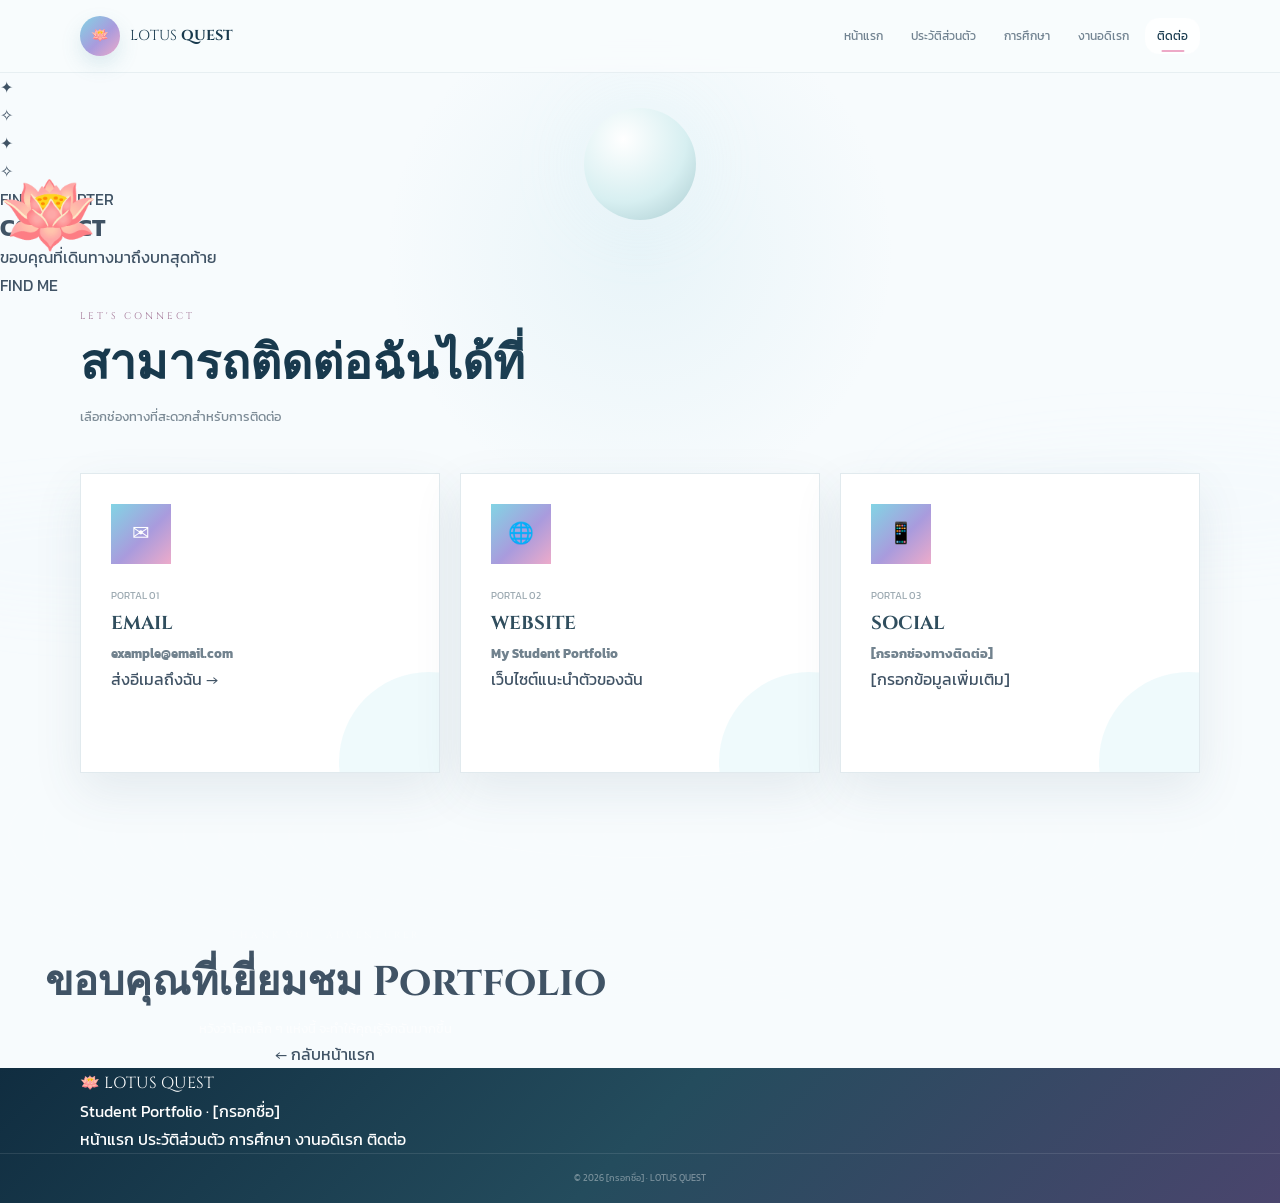
==== contact.html @ 80f1b10c "Update contact.html" ====
<!DOCTYPE html>
<html lang="th">
<head>

<meta charset="UTF-8">

<meta
    name="viewport"
    content="width=device-width, initial-scale=1.0"
>

<meta
    name="description"
    content="ช่องทางติดต่อของนักเรียน"
>

<title>
    LOTUS QUEST | Contact
</title>

<link rel="stylesheet" href="style.css">

</head>


<body class="contact-page">


<header class="site-header">

<nav class="navbar container">


<a href="index.html" class="brand">

<span class="brand-mark">
    🪷
</span>

<span>
    LOTUS
    <strong>QUEST</strong>
</span>

</a>


<div class="nav-links">

<a href="index.html">
    หน้าแรก
</a>

<a href="profile.html">
    ประวัติส่วนตัว
</a>

<a href="education.html">
    การศึกษา
</a>

<a href="hobby.html">
    งานอดิเรก
</a>

<a
    class="active"
    href="contact.html"
>
    ติดต่อ
</a>

</div>

</nav>

</header>


<main>


<section class="inner-scene contact-scene">

<div class="night-sky"></div>

<div class="night-moon"></div>


<div class="night-star ns1">
    ✦
</div>

<div class="night-star ns2">
    ✧
</div>

<div class="night-star ns3">
    ✦
</div>

<div class="night-star ns4">
    ✧
</div>


<div class="night-mist nm1"></div>
<div class="night-mist nm2"></div>


<div class="inner-heading">

<span>
    FINAL CHAPTER
</span>

<h1>
    CONNECT
</h1>

<p>
    ขอบคุณที่เดินทางมาถึงบทสุดท้าย
</p>

</div>


<div class="night-lotus">
    🪷
</div>


<div class="night-water">

<span></span>
<span></span>
<span></span>

</div>


<div class="scene-scroll">
    FIND ME
    <i></i>
</div>

</section>


<section class="section-light page-section">

<div class="container">


<div class="section-heading center">

<span>
    LET'S CONNECT
</span>

<h2>
    สามารถติดต่อฉันได้ที่
</h2>

<p>
    เลือกช่องทางที่สะดวกสำหรับการติดต่อ
</p>

</div>


<div class="contact-grid">


<a
    class="contact-card"
    href="mailto:example@email.com"
>

<div class="contact-glow"></div>

<div class="contact-icon">
    ✉
</div>

<small>
    PORTAL 01
</small>

<h3>
    EMAIL
</h3>

<strong>
    example@email.com
</strong>

<p>
    ส่งอีเมลถึงฉัน →
</p>

</a>


<article class="contact-card">

<div class="contact-glow"></div>

<div class="contact-icon">
    🌐
</div>

<small>
    PORTAL 02
</small>

<h3>
    WEBSITE
</h3>

<strong>
    My Student Portfolio
</strong>

<p>
    เว็บไซต์แนะนำตัวของฉัน
</p>

</article>


<article class="contact-card">

<div class="contact-glow"></div>

<div class="contact-icon">
    📱
</div>

<small>
    PORTAL 03
</small>

<h3>
    SOCIAL
</h3>

<strong>
    [กรอกช่องทางติดต่อ]
</strong>

<p>
    [กรอกข้อมูลเพิ่มเติม]
</p>

</article>


</div>

</div>

</section>


<section class="final-scene">

<div class="final-lotus">
    🪷
</div>

<div class="final-water"></div>


<div class="final-copy">

<span>
    THANK YOU, ADVENTURER
</span>

<h2>
    ขอบคุณที่เยี่ยมชม Portfolio
</h2>

<p>
    หวังว่าโลกเล็ก ๆ แห่งนี้
    จะทำให้คุณรู้จักฉันมากขึ้น
</p>

<a href="index.html">
    ← กลับหน้าแรก
</a>

</div>

</section>

</main>


<footer class="site-footer">

<div class="footer-inner container">

<div>

<a href="index.html" class="footer-brand">
    🪷 LOTUS QUEST
</a>

<p>
    Student Portfolio · [กรอกชื่อ]
</p>

</div>


<div class="footer-links">

<a href="index.html">หน้าแรก</a>
<a href="profile.html">ประวัติส่วนตัว</a>
<a href="education.html">การศึกษา</a>
<a href="hobby.html">งานอดิเรก</a>
<a href="contact.html">ติดต่อ</a>

</div>

</div>


<div class="footer-bottom">
© 2026 [กรอกชื่อ] · LOTUS QUEST
</div>

</footer>


</body>
</html>
---- style.css ----
@import url('https://fonts.googleapis.com/css2?family=Cinzel:wght@500;600&family=Kanit:wght@300;400;500;600&display=swap');

:root{
  --blue:#4b9bb6;
  --blue-dark:#183a4e;
  --sky:#dff5fb;
  --purple:#a99add;
  --pink:#eda9c7;
  --green:#8fbfa5;
  --text:#405365;
  --muted:#788995;
  --white:#fff;
  --line:#e1eaee;
  --bg:#f7fbfd;
  --gradient:linear-gradient(135deg,#82d4e4,#a99bdd 55%,#edabca);
  --shadow:0 18px 45px rgba(55,88,105,.10);
  --shadow-lg:0 30px 75px rgba(31,54,76,.16);
}

*{
  box-sizing:border-box;
  margin:0;
  padding:0;
}

html{
  scroll-behavior:smooth;
}

body{
  font-family:"Kanit",sans-serif;
  color:var(--text);
  background:var(--bg);
  line-height:1.75;
  overflow-x:hidden;
}

a{
  text-decoration:none;
  color:inherit;
}

img{
  display:block;
  max-width:100%;
}

h1,
h2,
h3{
  line-height:1.25;
}

.container{
  width:min(1120px,92%);
  margin:auto;
}


/* NAVIGATION */

.site-header{
  position:sticky;
  top:0;
  z-index:1000;
  background:rgba(248,252,253,.85);
  backdrop-filter:blur(16px);
  border-bottom:1px solid rgba(83,128,145,.10);
}

.navbar{
  min-height:72px;
  display:flex;
  align-items:center;
  justify-content:space-between;
  gap:20px;
}

.brand{
  display:flex;
  align-items:center;
  gap:10px;
  font-family:Cinzel,serif;
  font-size:.9rem;
  color:var(--blue-dark);
  white-space:nowrap;
}

.brand b{
  color:#c37f9c;
}

.brand-mark{
  width:40px;
  height:40px;
  display:grid;
  place-items:center;
  border-radius:50%;
  color:#fff;
  background:var(--gradient);
  box-shadow:0 9px 20px rgba(84,151,173,.18);
  animation:float 4s ease-in-out infinite;
}

.nav-links{
  display:flex;
  align-items:center;
  gap:4px;
  flex-wrap:wrap;
}

.nav-links a{
  position:relative;
  padding:8px 12px;
  font-size:.72rem;
  color:#718391;
  border-radius:14px;
  transition:.3s;
}

.nav-links a:hover,
.nav-links a.active{
  color:var(--blue-dark);
  background:rgba(255,255,255,.7);
}

.nav-links a.active:after{
  content:"";
  position:absolute;
  left:50%;
  bottom:2px;
  width:42%;
  height:2px;
  transform:translateX(-50%);
  background:var(--pink);
  border-radius:999px;
}


/* INTRO */

.intro-screen{
  position:fixed;
  inset:0;
  z-index:9999;
  overflow:hidden;
  display:grid;
  place-items:center;
  background:#061522;
  color:#fff;
  animation:intro-out 1.1s ease 4.8s forwards;
  pointer-events:none;
}

.intro-sky{
  position:absolute;
  inset:0;
  background:
    radial-gradient(circle at 50% 28%,rgba(152,225,235,.20),transparent 30%),
    linear-gradient(180deg,#061522,#0c3044 58%,#164d60);
}

.intro-moon{
  position:absolute;
  top:12%;
  left:50%;
  width:120px;
  height:120px;
  transform:translateX(-50%);
  border-radius:50%;
  background:radial-gradient(circle at 35% 28%,#fff,#def5f5 55%,#b0d3d7);
  box-shadow:0 0 80px rgba(213,243,245,.22);
  animation:moon 4s ease-in-out infinite;
}

.intro-stars{
  position:absolute;
  inset:0;
  color:rgba(255,255,255,.65);
}

.intro-stars i{
  position:absolute;
  font-style:normal;
  animation:twinkle 2.6s ease-in-out infinite;
}

.intro-stars i:nth-child(1){left:14%;top:19%}
.intro-stars i:nth-child(2){left:30%;top:29%;animation-delay:.5s}
.intro-stars i:nth-child(3){right:17%;top:21%;animation-delay:1s}
.intro-stars i:nth-child(4){right:28%;top:34%;animation-delay:.2s}
.intro-stars i:nth-child(5){left:42%;top:17%;animation-delay:1.4s}
.intro-stars i:nth-child(6){left:58%;top:30%;animation-delay:.8s}

.intro-mist{
  position:absolute;
  border-radius:50%;
  filter:blur(28px);
  background:rgba(235,250,252,.08);
  animation:drift 10s ease-in-out infinite;
}

.intro-mist-a{
  width:520px;
  height:110px;
  left:-100px;
  bottom:32%;
}

.intro-mist-b{
  width:520px;
  height:120px;
  right:-110px;
  bottom:38%;
  animation-direction:reverse;
}

.intro-water{
  position:absolute;
  left:-10%;
  bottom:-120px;
  width:120%;
  height:48%;
  border-radius:50% 50% 0 0;
  background:
    repeating-radial-gradient(
      ellipse at center,
      rgba(255,255,255,.09) 0 2px,
      transparent 3px 35px
    ),
    linear-gradient(180deg,#13516b,#0b324b);
  animation:water 7s ease-in-out infinite;
}

.ripple{
  position:absolute;
  left:50%;
  top:20%;
  transform:translateX(-50%);
  border:1px solid rgba(255,255,255,.16);
  border-radius:50%;
  animation:ripple 4.5s ease-in-out infinite;
}

.r1{width:170px;height:45px}
.r2{width:290px;height:72px;animation-delay:1s}
.r3{width:430px;height:105px;animation-delay:2s}

.intro-lotus{
  position:absolute;
  left:50%;
  bottom:18%;
  width:185px;
  height:150px;
  transform:translateX(-50%);
  animation:float 4s ease-in-out infinite;
}

.intro-lotus .lp,
.large-lotus .lp{
  position:absolute;
  left:50%;
  top:50%;
  width:52px;
  height:88px;
  transform:translate(-50%,-86%);
  transform-origin:50% 90%;
  border-radius:70% 70% 45% 45%;
  background:linear-gradient(180deg,#fff8fc,#f0aec9);
}

.intro-lotus .lp:nth-child(1),
.large-lotus .lp:nth-child(1){
  transform:translate(-50%,-86%) rotate(0);
}

.intro-lotus .lp:nth-child(2),
.large-lotus .lp:nth-child(2){
  transform:translate(-50%,-86%) rotate(60deg);
}

.intro-lotus .lp:nth-child(3),
.large-lotus .lp:nth-child(3){
  transform:translate(-50%,-86%) rotate(120deg);
}

.intro-lotus .lp:nth-child(4),
.large-lotus .lp:nth-child(4){
  transform:translate(-50%,-86%) rotate(180deg);
}

.intro-lotus .lp:nth-child(5),
.large-lotus .lp:nth-child(5){
  transform:translate(-50%,-86%) rotate(240deg);
}

.intro-lotus .lp:nth-child(6),
.large-lotus .lp:nth-child(6){
  transform:translate(-50%,-86%) rotate(300deg);
}

.intro-lotus b,
.large-lotus b{
  position:absolute;
  left:50%;
  top:50%;
  width:34px;
  height:34px;
  transform:translate(-50%,-50%);
  border-radius:50%;
  background:radial-gradient(circle,#fff1a3,#f1c761);
  box-shadow:0 0 24px rgba(255,221,125,.45);
}

.intro-petals{
  position:absolute;
  inset:0;
}

.intro-petals i{
  position:absolute;
  color:rgba(255,255,255,.45);
  font-style:normal;
  animation:petal 6s ease-in-out infinite;
}

.intro-petals i:nth-child(1){left:18%;bottom:30%}
.intro-petals i:nth-child(2){right:19%;bottom:32%;animation-delay:1s}
.intro-petals i:nth-child(3){left:35%;bottom:20%;animation-delay:2s}
.intro-petals i:nth-child(4){right:35%;bottom:22%;animation-delay:.6s}

.intro-content{
  position:relative;
  z-index:5;
  text-align:center;
  animation:rise 1.2s ease .3s both;
}

.intro-kicker{
  display:block;
  font-family:Cinzel,serif;
  letter-spacing:4px;
  font-size:.7rem;
  color:rgba(255,255,255,.65);
}

.intro-content h1{
  font-family:Cinzel,serif;
  font-size:clamp(3.2rem,8vw,6.6rem);
  font-weight:500;
  letter-spacing:3px;
  margin:8px 0;
}

.intro-content h1 span{
  display:block;
  color:var(--pink);
}

.intro-content p{
  color:rgba(255,255,255,.7);
  letter-spacing:4px;
  font-size:.82rem;
}

.intro-line{
  width:80px;
  height:1px;
  background:linear-gradient(90deg,transparent,#fff,transparent);
  margin:18px auto;
}

.intro-content small{
  font-size:.62rem;
  letter-spacing:2px;
  color:rgba(255,255,255,.45);
}

.intro-enter{
  position:absolute;
  z-index:6;
  bottom:14%;
  left:50%;
  transform:translateX(-50%);
  display:inline-flex;
  align-items:center;
  gap:18px;
  padding:14px 24px;
  border:1px solid rgba(255,255,255,.35);
  color:#fff;
  background:rgba(255,255,255,.07);
  backdrop-filter:blur(8px);
  font-family:Cinzel,serif;
  font-size:.65rem;
  letter-spacing:2px;
  animation:rise 1s ease 1.8s both;
}

.intro-enter b{
  color:var(--pink);
  font-size:1rem;
  transition:.3s;
}

.intro-enter:hover b{
  transform:translateX(5px);
}


/* HOME */

.home-hero{
  position:relative;
  min-height:calc(100vh - 72px);
  display:flex;
  align-items:center;
  overflow:hidden;
  background:linear-gradient(180deg,#effbfe,#eef7fa);
}

.home-hero-bg{
  position:absolute;
  inset:0;
  background:
    radial-gradient(circle at 75% 45%,rgba(155,221,231,.22),transparent 28%),
    radial-gradient(circle at 10% 15%,rgba(183,170,231,.14),transparent 24%);
}

.floating-orb{
  position:absolute;
  border-radius:50%;
  filter:blur(12px);
  animation:glow 6s ease-in-out infinite;
}

.orb-a{
  width:280px;
  height:280px;
  right:-70px;
  top:15%;
  background:rgba(116,201,221,.15);
}

.orb-b{
  width:250px;
  height:250px;
  left:-80px;
  bottom:6%;
  background:rgba(181,160,230,.12);
  animation-delay:1s;
}

.home-grid{
  position:relative;
  z-index:2;
  display:grid;
  grid-template-columns:1fr 1fr;
  align-items:center;
  gap:60px;
}

.home-copy h2{
  font-size:clamp(2.7rem,5vw,4.8rem);
  color:#19384a;
  margin:18px 0;
}

.home-copy h2 span{
  color:#cf7e9f;
}

.home-lead{
  font-size:1rem;
  color:#435666;
  margin-bottom:8px;
}

.home-text{
  max-width:600px;
  color:#758692;
}

.eyebrow{
  display:inline-block;
  padding:6px 12px;
  border-radius:999px;
  background:#fff;
  color:#7e719f;
  font-size:.65rem;
  letter-spacing:2px;
  box-shadow:var(--shadow);
}

.button-row{
  display:flex;
  flex-wrap:wrap;
  gap:10px;
  margin-top:24px;
}

.btn{
  display:inline-flex;
  align-items:center;
  justify-content:center;
  gap:10px;
  padding:13px 19px;
  border-radius:999px;
  font-size:.76rem;
  transition:.3s;
}

.btn-primary{
  color:#fff;
  background:var(--gradient);
  box-shadow:0 14px 28px rgba(95,142,167,.18);
}

.btn-primary:hover{
  transform:translateY(-4px);
  box-shadow:0 20px 38px rgba(95,142,167,.25);
}

.btn-ghost{
  background:#fff;
  border:1px solid var(--line);
  color:#627484;
}

.btn-ghost:hover{
  transform:translateY(-4px);
  background:#f3fbfd;
}

.btn-light{
  color:#5662a0;
  background:#fff;
}

.mini-stats{
  display:flex;
  gap:28px;
  margin-top:32px;
}

.mini-stats div{
  display:flex;
  flex-direction:column;
}

.mini-stats strong{
  font-family:Cinzel,serif;
  color:#527f93;
}

.mini-stats span{
  font-size:.55rem;
  letter-spacing:1px;
  color:#98a5ae;
}

.home-scene{
  position:relative;
  min-height:560px;
  display:grid;
  place-items:center;
}

.scene-halo{
  position:absolute;
  width:470px;
  height:470px;
  border-radius:50%;
  background:
    radial-gradient(
      circle,
      rgba(246,180,211,.25),
      rgba(173,210,229,.14),
      transparent 70%
    );
  animation:glow 5s ease-in-out infinite;
}

.large-lotus{
  position:relative;
  z-index:5;
  width:220px;
  height:180px;
  animation:float 5s ease-in-out infinite;
}

.large-lotus .lp{
  width:61px;
  height:103px;
}

.large-lotus b{
  width:41px;
  height:41px;
}

.scene-water{
  position:absolute;
  left:50%;
  bottom:5%;
  width:560px;
  height:170px;
  transform:translateX(-50%);
  border-radius:50%;
  background:radial-gradient(ellipse,rgba(86,182,203,.18),transparent 68%);
}

.scene-water span{
  position:absolute;
  left:50%;
  top:50%;
  transform:translate(-50%,-50%);
  border:1px solid rgba(255,255,255,.22);
  border-radius:50%;
  animation:ripple 5s ease-in-out infinite;
}

.scene-water span:nth-child(1){width:170px;height:44px}
.scene-water span:nth-child(2){width:290px;height:72px;animation-delay:1s}
.scene-water span:nth-child(3){width:430px;height:104px;animation-delay:2s}

.leaf{
  position:absolute;
  z-index:5;
  width:82px;
  height:50px;
  background:linear-gradient(135deg,#b5dbbf,#83b79a);
  border-radius:80% 20% 80% 20%;
}

.leaf-left{
  left:4%;
  bottom:15%;
  transform:rotate(-15deg);
}

.leaf-right{
  right:5%;
  bottom:18%;
  transform:rotate(20deg);
}

.scene-particle{
  position:absolute;
  color:rgba(95,142,161,.45);
  animation:floatSmall 4s ease-in-out infinite;
}

.p1{left:15%;top:22%}
.p2{right:17%;top:30%;animation-delay:.8s}
.p3{left:24%;top:43%;animation-delay:1.4s}

.scene-badge{
  position:absolute;
  z-index:8;
  right:2%;
  bottom:10%;
  display:flex;
  align-items:center;
  gap:10px;
  padding:10px 14px;
  border:1px solid rgba(255,255,255,.8);
  background:rgba(255,255,255,.78);
  backdrop-filter:blur(10px);
  box-shadow:var(--shadow);
  animation:floatSmall 4s ease-in-out infinite;
}

.scene-badge>span{
  display:grid;
  place-items:center;
  width:34px;
  height:34px;
  background:var(--pink-soft);
}

.scene-badge strong,
.scene-badge small{
  display:block;
}

.scene-badge strong{
  font-family:Cinzel,serif;
  font-size:.58rem;
  color:#335164;
}

.scene-badge small{
  font-size:.54rem;
  color:#8795a0;
}


/* SECTIONS */

.chapter-section{
  padding:105px 0;
}

.section-heading{
  margin-bottom:44px;
}

.section-heading.centered{
  text-align:center;
}

.section-heading span{
  font-family:Cinzel,serif;
  color:#a27495;
  font-size:.6rem;
  letter-spacing:3px;
}

.section-heading h2{
  font-family:Cinzel,serif;
  color:#18394d;
  font-size:clamp(2rem,4vw,3rem);
  margin:8px 0 10px;
}

.section-heading p{
  color:#7b8a95;
  font-size:.84rem;
}

.chapter-grid{
  display:grid;
  grid-template-columns:repeat(3,1fr);
  gap:20px;
}

.chapter-card{
  position:relative;
  min-height:280px;
  padding:30px;
  background:#fbfdfe;
  border:1px solid var(--line);
  overflow:hidden;
  transition:.35s;
  box-shadow:var(--shadow);
}

.chapter-card:hover{
  transform:translateY(-9px);
  box-shadow:var(--shadow-lg);
}

.chapter-card:after{
  content:"";
  position:absolute;
  right:-70px;
  bottom:-70px;
  width:170px;
  height:170px;
  border-radius:50%;
  transition:.5s;
}

.chapter-card:hover:after{
  transform:scale(1.4);
}

.chapter-card.blue:after{
  background:rgba(128,210,230,.15);
}

.chapter-card.purple:after{
  background:rgba(180,164,229,.15);
}

.chapter-card.pink:after{
  background:rgba(239,167,199,.15);
}

.chapter-icon{
  width:56px;
  height:56px;
  display:grid;
  place-items:center;
  color:#fff;
  background:var(--gradient);
  margin-bottom:25px;
}

.chapter-card span{
  font-family:Cinzel,serif;
  font-size:.58rem;
  letter-spacing:2px;
  color:#a37a96;
}

.chapter-card h3{
  font-family:Cinzel,serif;
  color:#2e4b5c;
  margin:9px 0;
}

.chapter-card p{
  color:#758793;
  font-size:.78rem;
}

.chapter-card b{
  position:absolute;
  left:30px;
  bottom:25px;
  color:#5b8193;
  font-size:.68rem;
  z-index:2;
}


/* INNER HERO */

.page-hero{
  position:relative;
  min-height:calc(100vh - 72px);
  display:grid;
  place-items:center;
  overflow:hidden;
  color:#fff;
}

.page-title{
  position:relative;
  z-index:10;
  text-align:center;
  animation:rise 1s ease both;
}

.page-title>span{
  font-family:Cinzel,serif;
  font-size:.6rem;
  letter-spacing:3px;
  color:rgba(255,255,255,.55);
}

.page-title h1{
  font-family:Cinzel,serif;
  font-size:clamp(3rem,7vw,6rem);
  font-weight:500;
  letter-spacing:2px;
  margin:8px 0;
}

.page-title p{
  font-size:.8rem;
  color:rgba(255,255,255,.62);
  letter-spacing:2px;
}


/* PROFILE */

.profile-hero{
  background:
    linear-gradient(
      180deg,
      #091c2d,
      #17465a 60%,
      #256579
    );
}

.hero-scene-layer{
  position:absolute;
  inset:0;
  background:
    radial-gradient(
      circle at 50% 30%,
      rgba(143,218,230,.18),
      transparent 32%
    );
}

.hero-moon{
  position:absolute;
  top:12%;
  left:50%;
  width:115px;
  height:115px;
  transform:translateX(-50%);
  border-radius:50%;
  background:
    radial-gradient(
      circle at 35% 28%,
      #fff,
      #dff3f5 56%,
      #b8d7da
    );
  box-shadow:0 0 65px rgba(224,247,248,.20);
  animation:moon 5s ease-in-out infinite;
}

.mist{
  position:absolute;
  border-radius:50%;
  filter:blur(25px);
  background:rgba(242,251,252,.08);
  animation:drift 10s ease-in-out infinite;
}

.m1{
  width:520px;
  height:120px;
  left:-120px;
  bottom:31%;
}

.m2{
  width:540px;
  height:130px;
  right:-140px;
  bottom:38%;
  animation-direction:reverse;
}

.hero-stars{
  position:absolute;
  top:20%;
  left:0;
  right:0;
  text-align:center;
  letter-spacing:14px;
  color:rgba(255,255,255,.45);
  animation:twinkle 3s ease-in-out infinite;
}

.hero-water{
  position:absolute;
  left:-10%;
  bottom:-100px;
  width:120%;
  height:43%;
  border-radius:50%;
  background:
    repeating-radial-gradient(
      ellipse at center,
      rgba(255,255,255,.08) 0 2px,
      transparent 3px 35px
    );
}

.hero-water span{
  position:absolute;
  left:50%;
  top:25%;
  transform:translateX(-50%);
  border:1px solid rgba(255,255,255,.13);
  border-radius:50%;
  animation:ripple 5s ease-in-out infinite;
}

.hero-water span:nth-child(1){width:180px;height:44px}
.hero-water span:nth-child(2){width:300px;height:72px;animation-delay:1s}
.hero-water span:nth-child(3){width:450px;height:105px;animation-delay:2s}


/* COMMON CONTENT */

.content-section{
  padding:100px 0;
  background:#f8fcfd;
}

.profile-layout{
  display:grid;
  grid-template-columns:420px 1fr;
  align-items:center;
  gap:70px;
}

.profile-visual{
  position:relative;
  min-height:430px;
  display:grid;
  place-items:center;
}

.portrait-glow{
  position:absolute;
  width:360px;
  height:360px;
  border-radius:50%;
  background:
    radial-gradient(
      circle,
      rgba(150,221,231,.25),
      rgba(220,182,226,.12),
      transparent 70%
    );
  animation:glow 5s ease-in-out infinite;
}

.portrait-ring{
  position:absolute;
  left:50%;
  top:50%;
  transform:translate(-50%,-50%);
  border:1px dashed rgba(118,149,193,.24);
  border-radius:50%;
}

.ring-a{
  width:360px;
  height:260px;
  animation:spin 15s linear infinite;
}

.ring-b{
  width:420px;
  height:310px;
  border-color:rgba(239,166,199,.18);
  animation:spinReverse 18s linear infinite;
}

.portrait{
  position:relative;
  z-index:5;
  width:270px;
  height:340px;
  padding:8px;
  border-radius:38% 38% 30% 30%;
  background:linear-gradient(145deg,#fff,#dcf5f8,#f0e5f2);
  box-shadow:var(--shadow-lg);
  transform:rotate(-2deg);
  transition:.4s;
}

.portrait:hover{
  transform:rotate(0) translateY(-8px) scale(1.02);
}

.portrait img{
  width:100%;
  height:100%;
  object-fit:cover;
  border-radius:34% 34% 27% 27%;
}

.portrait-tag{
  position:absolute;
  z-index:7;
  bottom:25px;
  left:50%;
  transform:translateX(-50%);
  padding:8px 13px;
  border-radius:999px;
  background:rgba(255,255,255,.88);
  font-size:.63rem;
  color:#5c6e7c;
  box-shadow:var(--shadow);
}

.profile-copy h2{
  font-family:Cinzel,serif;
  color:#18384b;
  font-size:clamp(2.2rem,4vw,3.5rem);
  margin:8px 0;
}

.profile-nickname{
  color:#b2789b;
  font-size:1rem;
}

.profile-copy>p{
  color:#72848f;
  margin:14px 0 24px;
}

.info-grid{
  display:grid;
  grid-template-columns:repeat(2,1fr);
  gap:12px;
}

.info-box{
  padding:16px;
  border:1px solid var(--line);
  background:#fff;
  box-shadow:var(--shadow);
  transition:.3s;
}

.info-box:hover{
  transform:translateY(-5px);
  box-shadow:var(--shadow-lg);
}

.info-box span,
.info-box strong{
  display:block;
}

.info-box span{
  font-family:Cinzel,serif;
  color:#a27a96;
  font-size:.56rem;
  letter-spacing:1px;
}

.info-box strong{
  font-size:.82rem;
  color:#3c5666;
  margin-top:4px;
}


/* STORY */

.story-section{
  position:relative;
  padding:100px 0;
  background:
    linear-gradient(
      135deg,
      #eef9fb,
      #f6f1fb,
      #fff2f7
    );
  overflow:hidden;
}

.story-section:after{
  content:"🪷";
  position:absolute;
  right:4%;
  top:15%;
  font-size:130px;
  opacity:.05;
  animation:float 5s ease-in-out infinite;
}

.story-grid{
  display:grid;
  grid-template-columns:.6fr 1.4fr;
  gap:70px;
}

.story-grid h2{
  font-family:Cinzel,serif;
  color:#17384d;
  font-size:3rem;
  margin-top:8px;
}

.story-copy{
  color:#6e7f8b;
}

.story-copy p{
  margin-bottom:15px;
}

.story-copy strong{
  color:#7269c4;
}

.quote{
  margin-top:28px;
  padding:22px 25px;
  border-left:4px solid var(--pink);
  background:rgba(255,255,255,.6);
  font-family:Cinzel,serif;
  color:#3e5361;
}

.quote span{
  font-family:Kanit,sans-serif;
  margin-left:10px;
}


/* VALUES */

.value-grid{
  display:grid;
  grid-template-columns:repeat(3,1fr);
  gap:20px;
}

.value-grid article{
  padding:30px;
  min-height:230px;
  background:#fff;
  border:1px solid var(--line);
  box-shadow:var(--shadow);
  transition:.35s;
}

.value-grid article:hover{
  transform:translateY(-9px);
  box-shadow:var(--shadow-lg);
}

.value-grid article>div{
  width:56px;
  height:56px;
  display:grid;
  place-items:center;
  color:#fff;
  background:var(--gradient);
  font-size:1.25rem;
  margin-bottom:20px;
}

.value-grid article>span{
  font-family:Cinzel,serif;
  color:#c7d0d8;
  font-size:1.7rem;
}

.value-grid h3{
  font-family:Cinzel,serif;
  color:#304d5e;
  margin:5px 0;
}

.value-grid p{
  font-size:.78rem;
  color:#758792;
}


/* EDUCATION */

.education-hero{
  background:
    linear-gradient(
      180deg,
      #dff5f8,
      #afdde3 50%,
      #6098a8
    );
}

.hero-sky-soft{
  position:absolute;
  inset:0;
  background:
    radial-gradient(
      circle at 50% 18%,
      rgba(255,255,255,.7),
      transparent 30%
    );
}

.sun-orb{
  position:absolute;
  top:12%;
  left:50%;
  width:110px;
  height:110px;
  transform:translateX(-50%);
  border-radius:50%;
  background:rgba(255,241,180,.72);
  box-shadow:0 0 75px rgba(255,239,181,.40);
  animation:moon 5s ease-in-out infinite;
}

.cloud{
  position:absolute;
  color:rgba(255,255,255,.75);
  font-size:56px;
  animation:cloud 9s ease-in-out infinite;
}

.cloud-a{left:5%;top:27%}
.cloud-b{right:7%;top:34%;animation-delay:1s}

.river-scene{
  position:absolute;
  left:50%;
  bottom:-30px;
  width:700px;
  height:300px;
  transform:translateX(-50%);
  border-radius:50%;
  background:
    radial-gradient(
      ellipse,
      rgba(245,253,253,.5),
      rgba(78,147,164,.16) 58%,
      transparent 72%
    );
}

.river-scene span{
  position:absolute;
  left:50%;
  top:22%;
  transform:translateX(-50%);
  border:1px solid rgba(255,255,255,.28);
  border-radius:50%;
  animation:ripple 5s ease-in-out infinite;
}

.river-scene span:nth-child(1){width:190px;height:48px}
.river-scene span:nth-child(2){width:340px;height:82px;animation-delay:1s}
.river-scene span:nth-child(3){width:500px;height:118px;animation-delay:2s}

.river-scene i{
  position:absolute;
  left:50%;
  bottom:20px;
  width:5px;
  height:50px;
  transform:translateX(-50%);
  border-radius:50%;
  background:#fff;
  filter:blur(2px);
  animation:riverLight 3.5s linear infinite;
}

.river-scene b{
  position:absolute;
  left:50%;
  bottom:90px;
  transform:translateX(-50%);
  font-size:52px;
  animation:float 4s ease-in-out infinite;
}

.timeline{
  position:relative;
  max-width:920px;
  margin:auto;
}

.timeline-line{
  position:absolute;
  left:50%;
  top:0;
  bottom:0;
  width:3px;
  transform:translateX(-50%);
  background:
    linear-gradient(
      180deg,
      #bcebf0,
      #aca1dd,
      #e8a7c5
    );
  overflow:hidden;
}

.timeline-line:after{
  content:"";
  position:absolute;
  left:0;
  top:-80px;
  width:100%;
  height:80px;
  background:#fff;
  filter:blur(5px);
  animation:timelineFlow 3s linear infinite;
}

.timeline-item{
  position:relative;
  width:50%;
  padding:0 45px 70px 0;
}

.timeline-item.right{
  margin-left:50%;
  padding:0 0 70px 45px;
}

.timeline-point{
  position:absolute;
  right:-19px;
  top:0;
  width:38px;
  height:38px;
  display:grid;
  place-items:center;
  border:4px solid #f8fcfd;
  border-radius:50%;
  color:#fff;
  background:var(--gradient);
  font-size:.6rem;
  z-index:5;
  transition:.3s;
}

.timeline-item.right .timeline-point{
  left:-19px;
  right:auto;
}

.timeline-item:hover .timeline-point{
  transform:scale(1.18) rotate(8deg);
}

.timeline-card{
  padding:29px;
  background:#fff;
  border:1px solid var(--line);
  box-shadow:var(--shadow);
  transition:.35s;
}

.timeline-card:hover{
  transform:translateY(-7px);
  box-shadow:var(--shadow-lg);
}

.timeline-card>span{
  font-family:Cinzel,serif;
  font-size:.56rem;
  letter-spacing:2px;
  color:#a27894;
}

.timeline-card h3{
  font-family:Cinzel,serif;
  color:#304d5e;
  margin:8px 0 3px;
}

.timeline-card strong{
  display:block;
  color:#74848f;
  font-size:.73rem;
  margin-bottom:12px;
}

.timeline-card p{
  font-size:.79rem;
  color:#74848f;
}

.timeline-card.current{
  border-color:rgba(113,170,196,.35);
  background:linear-gradient(180deg,#fff,#f7fbfd);
}

.study-feature{
  display:grid;
  grid-template-columns:1fr 1fr;
  background:#0d2f41;
}

.study-visual{
  position:relative;
  min-height:430px;
  display:grid;
  place-items:center;
  overflow:hidden;
  background:linear-gradient(180deg,#0a2739,#145567);
}

.study-halo{
  width:290px;
  height:290px;
  border-radius:50%;
  background:
    radial-gradient(
      circle,
      rgba(246,178,205,.21),
      transparent 68%
    );
  animation:glow 5s ease-in-out infinite;
}

.study-lotus{
  position:absolute;
  top:34%;
  font-size:76px;
  animation:float 4s ease-in-out infinite;
}

.study-ripples{
  position:absolute;
  left:50%;
  bottom:0;
  width:470px;
  height:165px;
  transform:translateX(-50%);
  border-radius:50%;
  background:rgba(80,182,199,.10);
}

.study-ripples span{
  position:absolute;
  left:50%;
  top:50%;
  transform:translate(-50%,-50%);
  border:1px solid rgba(255,255,255,.16);
  border-radius:50%;
  animation:ripple 5s ease-in-out infinite;
}

.study-ripples span:nth-child(1){width:170px;height:42px}
.study-ripples span:nth-child(2){width:290px;height:70px;animation-delay:1s}
.study-ripples span:nth-child(3){width:410px;height:98px;animation-delay:2s}

.study-copy{
  padding:70px 8%;
  display:flex;
  flex-direction:column;
  justify-content:center;
  color:#fff;
}

.light{
  color:rgba(255,255,255,.5);
}

.study-copy h2{
  font-family:Cinzel,serif;
  font-size:2.6rem;
  margin:8px 0;
}

.study-copy>p{
  color:rgba(255,255,255,.63);
  font-size:.84rem;
}

.study-mini{
  display:grid;
  grid-template-columns:repeat(3,1fr);
  gap:10px;
  margin-top:26px;
}

.study-mini div{
  padding:14px;
  border:1px solid rgba(255,255,255,.1);
  background:rgba(255,255,255,.05);
}

.study-mini span,
.study-mini strong{
  display:block;
}

.study-mini span{
  font-size:.5rem;
  color:rgba(255,255,255,.4);
}

.study-mini strong{
  font-size:.72rem;
  margin-top:4px;
}

.table-wrap{
  overflow-x:auto;
  background:#fff;
  border:1px solid var(--line);
  box-shadow:var(--shadow);
}

table{
  width:100%;
  min-width:680px;
  border-collapse:collapse;
}

th,
td{
  padding:17px 20px;
  text-align:left;
  border-bottom:1px solid #e7edf0;
}

th{
  color:#fff;
  background:linear-gradient(135deg,#5b9bad,#7f76b3);
  font-size:.73rem;
}

td{
  font-size:.76rem;
  color:#74848f;
}

tbody tr:hover{
  background:#f5fafc;
}

td em{
  display:inline-block;
  font-style:normal;
  padding:4px 10px;
  border-radius:999px;
  background:#efedfb;
  color:#7468a2;
  font-size:.56rem;
}

td em.current{
  color:#fff;
  background:var(--gradient);
}


/* HOBBY */

.hobby-hero{
  background:linear-gradient(180deg,#14283b,#2f5b6b 55%,#6a9da8);
}

.hobby-sky{
  position:absolute;
  inset:0;
  background:
    radial-gradient(
      circle at 50% 24%,
      rgba(179,227,235,.16),
      transparent 28%
    );
}

.hobby-mist{
  position:absolute;
  border-radius:50%;
  filter:blur(27px);
  background:rgba(239,249,250,.08);
  animation:drift 10s ease-in-out infinite;
}

.hm1{
  width:450px;
  height:110px;
  left:-110px;
  bottom:31%;
}

.hm2{
  width:520px;
  height:120px;
  right:-120px;
  bottom:38%;
  animation-direction:reverse;
}

.floating-flowers{
  position:absolute;
  top:23%;
  width:100%;
  text-align:center;
  color:rgba(255,255,255,.36);
  letter-spacing:20px;
  animation:floatSmall 4s ease-in-out infinite;
}

.hobby-water{
  position:absolute;
  left:-10%;
  bottom:-120px;
  width:120%;
  height:350px;
  border-radius:50%;
  background:
    repeating-radial-gradient(
      ellipse at center,
      rgba(255,255,255,.08) 0 2px,
      transparent 3px 36px
    );
  animation:water 8s ease-in-out infinite;
}

.hobby-water span{
  position:absolute;
  left:50%;
  top:24%;
  transform:translateX(-50%);
  border:1px solid rgba(255,255,255,.13);
  border-radius:50%;
  animation:ripple 5s ease-in-out infinite;
}

.hobby-water span:nth-child(1){width:220px;height:50px}
.hobby-water span:nth-child(2){width:360px;height:84px;animation-delay:1s}
.hobby-water span:nth-child(3){width:530px;height:120px;animation-delay:2s}

.hobby-grid{
  display:grid;
  grid-template-columns:repeat(3,1fr);
  gap:20px;
}

.hobby-card{
  position:relative;
  min-height:310px;
  padding:29px;
  background:#fff;
  border:1px solid var(--line);
  box-shadow:var(--shadow);
  overflow:hidden;
  transition:.35s;
}

.hobby-card:hover{
  transform:translateY(-10px) rotate(-.5deg);
  box-shadow:var(--shadow-lg);
}

.hobby-card:after{
  content:"";
  position:absolute;
  right:-80px;
  bottom:-80px;
  width:180px;
  height:180px;
  border-radius:50%;
  transition:.5s;
}

.hobby-card:hover:after{
  transform:scale(1.45);
}

.hobby-card.blue:after{
  background:rgba(125,211,229,.15);
}

.hobby-card.purple:after{
  background:rgba(181,165,231,.15);
}

.hobby-card.pink:after{
  background:rgba(240,168,198,.16);
}

.hobby-icon{
  width:64px;
  height:64px;
  display:grid;
  place-items:center;
  background:var(--gradient);
  color:#fff;
  font-size:1.5rem;
  margin-bottom:23px;
  transition:.3s;
}

.hobby-card:hover .hobby-icon{
  transform:rotate(-8deg) scale(1.08);
}

.hobby-card>span{
  position:absolute;
  right:20px;
  top:20px;
  font-family:Cinzel,serif;
  font-size:1.5rem;
  color:#d5dee4;
}

.hobby-card small{
  font-family:Cinzel,serif;
  font-size:.54rem;
  letter-spacing:2px;
  color:#a07997;
}

.hobby-card h3{
  font-family:Cinzel,serif;
  color:#2e4c5d;
  margin:7px 0;
}

.hobby-card p{
  font-size:.78rem;
  color:#758692;
}

.hobby-line{
  position:absolute;
  left:29px;
  right:29px;
  bottom:25px;
  height:3px;
  background:#e7eef0;
  overflow:hidden;
}

.hobby-line:after{
  content:"";
  display:block;
  width:58%;
  height:100%;
  background:var(--gradient);
  animation:bar 3s ease-in-out infinite alternate;
}

.passion-section{
  position:relative;
  min-height:430px;
  display:grid;
  place-items:center;
  overflow:hidden;
  background:linear-gradient(135deg,#0b2839,#194e60,#48436e);
  color:#fff;
}

.passion-circle{
  position:absolute;
  width:420px;
  height:420px;
  border-radius:50%;
  background:
    radial-gradient(
      circle,
      rgba(244,173,203,.18),
      transparent 68%
    );
  animation:glow 6s ease-in-out infinite;
}

.passion-lotus{
  position:absolute;
  top:16%;
  font-size:80px;
  animation:float 4s ease-in-out infinite;
  filter:drop-shadow(0 0 18px rgba(244,180,208,.22));
}

.passion-copy{
  position:relative;
  z-index:2;
  margin-top:140px;
  text-align:center;
  max-width:620px;
}

.passion-copy span{
  font-family:Cinzel,serif;
  font-size:.58rem;
  letter-spacing:3px;
  color:rgba(255,255,255,.45);
}

.passion-copy h2{
  font-family:Cinzel,serif;
  font-size:2.5rem;
  margin:8px 0;
}

.passion-copy p{
  font-size:.82rem;
  color:rgba(255,255,255,.63);
}


/* CONTACT */

.contact-hero{
  background:linear-gradient(180deg,#071523,#0c293d 58%,#174d5d);
}

.night-sky{
  position:absolute;
  inset:0;
  background:
    radial-gradient(
      circle at 50% 28%,
      rgba(125,194,214,.12),
      transparent 28%
    );
}

.night-moon{
  position:absolute;
  top:12%;
  left:50%;
  width:112px;
  height:112px;
  transform:translateX(-50%);
  border-radius:50%;
  background:
    radial-gradient(
      circle at 35% 28%,
      #fff,
      #d7eff1 58%,
      #a7c9ce
    );
  box-shadow:
    0 0 75px
    rgba(206,241,244,.18);
  animation:moon 5s ease-in-out infinite;
}

.night-stars{
  position:absolute;
  top:18%;
  width:100%;
  text-align:center;
  color:rgba(255,255,255,.48);
  letter-spacing:13px;
  animation:twinkle 3s ease-in-out infinite;
}

.night-mist{
  position:absolute;
  border-radius:50%;
  filter:blur(28px);
  background:rgba(205,237,241,.05);
  animation:drift 11s ease-in-out infinite;
}

.nm1{
  width:480px;
  height:110px;
  left:-120px;
  bottom:32%;
}

.nm2{
  width:540px;
  height:120px;
  right:-150px;
  bottom:38%;
  animation-direction:reverse;
}

.night-water{
  position:absolute;
  left:-10%;
  bottom:-110px;
  width:120%;
  height:350px;
  border-radius:50%;
  background:
    repeating-radial-gradient(
      ellipse at center,
      rgba(255,255,255,.07) 0 2px,
      transparent 3px 35px
    );
  animation:water 8s ease-in-out infinite;
}

.night-water span{
  position:absolute;
  left:50%;
  top:25%;
  transform:translateX(-50%);
  border:1px solid rgba(255,255,255,.13);
  border-radius:50%;
  animation:ripple 5s ease-in-out infinite;
}

.night-water span:nth-child(1){width:190px;height:44px}
.night-water span:nth-child(2){width:320px;height:76px;animation-delay:1s}
.night-water span:nth-child(3){width:480px;height:110px;animation-delay:2s}

.night-lotus{
  position:absolute;
  left:50%;
  bottom:20%;
  transform:translateX(-50%);
  font-size:78px;
  color:#f3afcb;
  filter:drop-shadow(0 0 18px rgba(243,175,206,.20));
  animation:float 4s ease-in-out infinite;
}

.contact-grid{
  display:grid;
  grid-template-columns:repeat(3,1fr);
  gap:20px;
}

.contact-card{
  position:relative;
  min-height:300px;
  padding:30px;
  background:#fff;
  border:1px solid var(--line);
  box-shadow:var(--shadow);
  overflow:hidden;
  transition:.35s;
}

.contact-card:after{
  content:"";
  position:absolute;
  right:-80px;
  bottom:-80px;
  width:180px;
  height:180px;
  border-radius:50%;
  background:rgba(133,211,228,.13);
  transition:.5s;
}

.contact-card:hover{
  transform:translateY(-10px);
  box-shadow:var(--shadow-lg);
}

.contact-card:hover:after{
  transform:scale(1.45);
}

.contact-icon{
  position:relative;
  z-index:2;
  width:60px;
  height:60px;
  display:grid;
  place-items:center;
  color:#fff;
  background:var(--gradient);
  font-size:1.3rem;
  margin-bottom:23px;
}

.contact-card>span,
.contact-card h3,
.contact-card strong,
.contact-card small{
  position:relative;
  z-index:2;
}

.contact-card>span{
  font-family:Cinzel,serif;
  font-size:.56rem;
  letter-spacing:2px;
  color:#a27997;
}

.contact-card h3{
  font-family:Cinzel,serif;
  color:#304e5e;
  margin:8px 0;
}

.contact-card strong{
  display:block;
  color:#71828e;
  font-size:.79rem;
}

.contact-card small{
  display:block;
  margin-top:14px;
  color:#9ca9b1;
  font-size:.61rem;
}

.contact-finale{
  position:relative;
  min-height:470px;
  display:grid;
  place-items:center;
  overflow:hidden;
  background:linear-gradient(180deg,#0a2639,#174e60,#423e63);
  color:#fff;
}

.final-ripple{
  position:absolute;
  left:50%;
  bottom:-15px;
  transform:translateX(-50%);
  border:1px solid rgba(255,255,255,.12);
  border-radius:50%;
  animation:ripple 5s ease-in-out infinite;
}

.final-ripple.r1{
  width:380px;
  height:90px;
}

.final-ripple.r2{
  width:560px;
  height:135px;
  animation-delay:1.5s;
}

.final-lotus{
  position:absolute;
  top:16%;
  font-size:80px;
  animation:float 4s ease-in-out infinite;
}

.final-copy{
  position:relative;
  z-index:2;
  margin-top:145px;
  text-align:center;
  max-width:650px;
}

.final-copy>span{
  font-family:Cinzel,serif;
  color:rgba(255,255,255,.44);
  font-size:.58rem;
  letter-spacing:3px;
}

.final-copy h2{
  font-family:Cinzel,serif;
  font-size:2.6rem;
  margin:10px 0;
}

.final-copy p{
  font-size:.82rem;
  color:rgba(255,255,255,.60);
}

.final-copy .btn{
  margin-top:24px;
}


/* FOOTER */

.site-footer{
  margin-top:0;
  color:#fff;
  background:
    linear-gradient(
      135deg,
      #102d40,
      #244c5d,
      #4a456d
    );
}

.footer-top{
  display:flex;
  align-items:center;
  justify-content:space-between;
  gap:30px;
  padding:48px 0;
}

.footer-brand{
  font-family:Cinzel,serif;
}

.footer-top p{
  font-size:.68rem;
  color:rgba(255,255,255,.52);
  margin-top:5px;
}

.footer-nav{
  display:flex;
  flex-wrap:wrap;
  gap:8px 18px;
}

.footer-nav a{
  font-size:.66rem;
  color:rgba(255,255,255,.62);
  transition:.3s;
}

.footer-nav a:hover{
  color:#fff;
  transform:translateY(-2px);
}

.footer-bottom{
  padding:16px 0;
  border-top:1px solid rgba(255,255,255,.1);
  text-align:center;
  color:rgba(255,255,255,.38);
  font-size:.58rem;
}


/* ANIMATIONS */

@keyframes intro-out{
  to{
    opacity:0;
    visibility:hidden;
  }
}

@keyframes rise{
  from{
    opacity:0;
    transform:translateY(26px);
  }
  to{
    opacity:1;
    transform:none;
  }
}

@keyframes moon{
  0%,100%{
    transform:translateX(-50%) translateY(0) scale(.96);
  }
  50%{
    transform:translateX(-50%) translateY(-9px) scale(1.05);
  }
}

@keyframes twinkle{
  0%,100%{
    opacity:.25;
    transform:scale(.8);
  }
  50%{
    opacity:.95;
    transform:scale(1.15);
  }
}

@keyframes drift{
  0%,100%{
    transform:translateX(0);
  }
  50%{
    transform:translateX(35px);
  }
}

@keyframes water{
  0%,100%{
    transform:translateX(0) scaleY(1);
  }
  50%{
    transform:translateX(-2%) scaleY(1.04);
  }
}

@keyframes ripple{
  0%,100%{
    transform:translateX(-50%) scale(.92);
    opacity:.3;
  }
  50%{
    transform:translateX(-50%) scale(1.06);
    opacity:.95;
  }
}

@keyframes float{
  0%,100%{
    transform:translateY(0);
  }
  50%{
    transform:translateY(-8px);
  }
}

@keyframes floatSmall{
  0%,100%{
    transform:translateY(0);
    opacity:.35;
  }
  50%{
    transform:translateY(-12px);
    opacity:1;
  }
}

@keyframes glow{
  0%,100%{
    transform:scale(.95);
    opacity:.55;
  }
  50%{
    transform:scale(1.08);
    opacity:1;
  }
}

@keyframes spin{
  from{
    transform:translate(-50%,-50%) rotate(0);
  }
  to{
    transform:translate(-50%,-50%) rotate(360deg);
  }
}

@keyframes spinReverse{
  from{
    transform:translate(-50%,-50%) rotate(360deg);
  }
  to{
    transform:translate(-50%,-50%) rotate(0);
  }
}

@keyframes cloud{
  0%,100%{
    transform:translateX(0);
  }
  50%{
    transform:translateX(24px);
  }
}

@keyframes riverLight{
  0%{
    transform:translate(-50%,50px);
    opacity:0;
  }
  20%{
    opacity:.9;
  }
  100%{
    transform:translate(-50%,-190px);
    opacity:0;
  }
}

@keyframes timelineFlow{
  from{
    transform:translateY(-80px);
  }
  to{
    transform:translateY(500px);
  }
}

@keyframes bar{
  from{
    width:45%;
  }
  to{
    width:75%;
  }
}


/* RESPONSIVE */

@media (max-width:900px){

  .navbar{
    flex-direction:column;
    padding:8px 0;
  }

  .home-grid{
    grid-template-columns:1fr;
  }

  .home-scene{
    min-height:470px;
  }

  .chapter-grid,
  .hobby-grid,
  .contact-grid,
  .value-grid{
    grid-template-columns:repeat(2,1fr);
  }

  .profile-layout,
  .story-grid{
    grid-template-columns:1fr;
  }

  .profile-visual{
    max-width:480px;
    margin:auto;
  }

  .study-feature{
    grid-template-columns:1fr;
  }

  .timeline-item,
  .timeline-item.right{
    width:100%;
    margin-left:0;
    padding:0 0 55px 46px;
  }

  .timeline-line{
    left:14px;
  }

  .timeline-point,
  .timeline-item.right .timeline-point{
    left:-5px;
    right:auto;
  }

  .footer-top{
    flex-direction:column;
    align-items:flex-start;
  }
}


@media (max-width:600px){

  .container{
    width:92%;
  }

  .nav-links a{
    padding:6px 7px;
    font-size:.58rem;
  }

  .home-hero{
    padding:55px 0 75px;
  }

  .home-copy{
    text-align:center;
  }

  .button-row{
    flex-direction:column;
  }

  .btn{
    width:100%;
  }

  .mini-stats{
    justify-content:center;
    gap:20px;
  }

  .home-scene{
    min-height:400px;
  }

  .scene-halo{
    width:350px;
    height:350px;
  }

  .large-lotus{
    transform:scale(.72);
  }

  .scene-water{
    width:360px;
    height:120px;
  }

  .scene-badge{
    right:0;
    bottom:2%;
  }

  .chapter-section,
  .content-section{
    padding:72px 0;
  }

  .chapter-grid,
  .hobby-grid,
  .contact-grid,
  .value-grid,
  .info-grid{
    grid-template-columns:1fr;
  }

  .profile-hero .page-title h1,
  .education-hero .page-title h1,
  .hobby-hero .page-title h1,
  .contact-hero .page-title h1{
    font-size:3rem;
  }

  .profile-layout{
    gap:35px;
  }

  .portrait{
    width:225px;
    height:285px;
  }

  .portrait-ring.ring-a{
    width:300px;
    height:220px;
  }

  .portrait-ring.ring-b{
    width:350px;
    height:260px;
  }

  .study-mini{
    grid-template-columns:1fr;
  }

  .study-copy{
    padding:60px 8%;
  }

  .passion-copy h2,
  .final-copy h2{
    font-size:2.1rem;
  }

  .footer-nav{
    justify-content:flex-start;
  }
}


@media (prefers-reduced-motion:reduce){

  *,
  *::before,
  *::after{
    animation-duration:.01ms !important;
    animation-iteration-count:1 !important;
    scroll-behavior:auto !important;
    transition:none !important;
  }
}
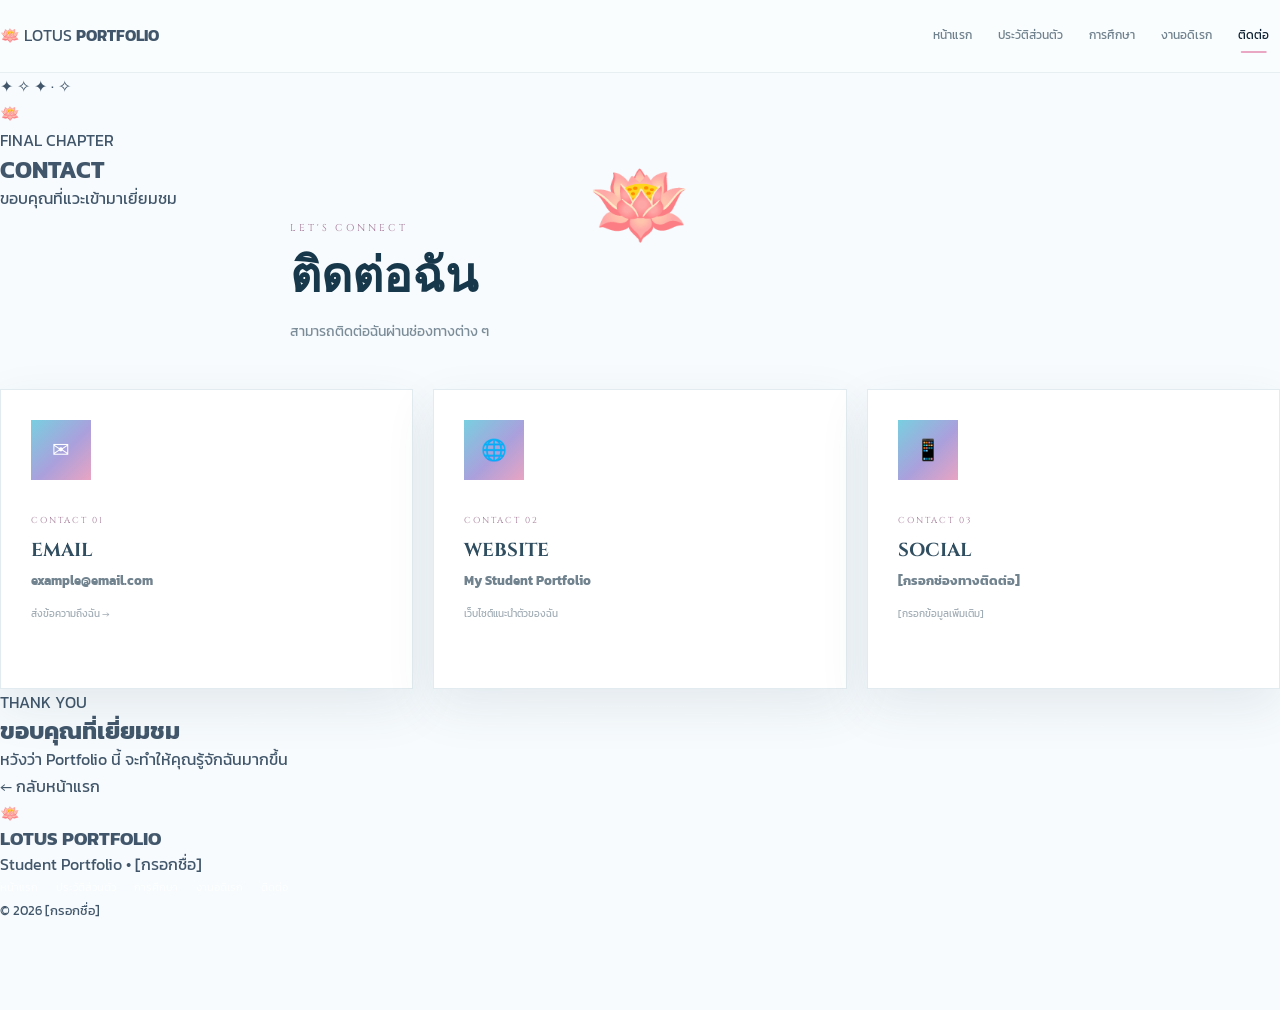
==== commit 034ddc86: "Update contact.html" ====
--- a/contact.html
+++ b/contact.html
@@ -1,5 +1,6 @@
 <!DOCTYPE html>
 <html lang="th">
+
 <head>
 
 <meta charset="UTF-8">
@@ -9,17 +10,15 @@
     content="width=device-width, initial-scale=1.0"
 >
 
-<meta
-    name="description"
-    content="ช่องทางติดต่อของนักเรียน"
+<title>
+    LOTUS PORTFOLIO | ติดต่อ
+</title>
+
+<link
+    rel="stylesheet"
+    href="style.css"
 >
 
-<title>
-    LOTUS QUEST | Contact
-</title>
-
-<link rel="stylesheet" href="style.css">
-
 </head>
 
 
@@ -28,18 +27,17 @@
 
 <header class="site-header">
 
-<nav class="navbar container">
-
-
-<a href="index.html" class="brand">
-
-<span class="brand-mark">
+<nav class="navbar">
+
+<a href="index.html" class="logo">
+
+<span class="logo-icon">
     🪷
 </span>
 
 <span>
     LOTUS
-    <strong>QUEST</strong>
+    <strong>PORTFOLIO</strong>
 </span>
 
 </a>
@@ -64,8 +62,8 @@
 </a>
 
 <a
+    href="contact.html"
     class="active"
-    href="contact.html"
 >
     ติดต่อ
 </a>
@@ -77,93 +75,78 @@
 </header>
 
 
+
 <main>
 
 
-<section class="inner-scene contact-scene">
-
-<div class="night-sky"></div>
-
-<div class="night-moon"></div>
-
-
-<div class="night-star ns1">
-    ✦
-</div>
-
-<div class="night-star ns2">
-    ✧
-</div>
-
-<div class="night-star ns3">
-    ✦
-</div>
-
-<div class="night-star ns4">
-    ✧
-</div>
-
-
-<div class="night-mist nm1"></div>
-<div class="night-mist nm2"></div>
-
-
-<div class="inner-heading">
+<section class="inner-hero contact-background">
+
+<div class="contact-moon"></div>
+
+
+<div class="contact-stars">
+
+<span>✦</span>
+<span>✧</span>
+<span>✦</span>
+<span>·</span>
+<span>✧</span>
+
+</div>
+
+
+<div class="contact-mist cm-one"></div>
+<div class="contact-mist cm-two"></div>
+
+
+<div class="contact-lotus">
+    🪷
+</div>
+
+
+<div class="contact-water">
+
+<span></span>
+<span></span>
+<span></span>
+
+</div>
+
+
+<div class="inner-title">
 
 <span>
     FINAL CHAPTER
 </span>
 
 <h1>
-    CONNECT
+    CONTACT
 </h1>
 
 <p>
-    ขอบคุณที่เดินทางมาถึงบทสุดท้าย
-</p>
-
-</div>
-
-
-<div class="night-lotus">
-    🪷
-</div>
-
-
-<div class="night-water">
-
-<span></span>
-<span></span>
-<span></span>
-
-</div>
-
-
-<div class="scene-scroll">
-    FIND ME
-    <i></i>
+    ขอบคุณที่แวะเข้ามาเยี่ยมชม
+</p>
+
 </div>
 
 </section>
 
 
-<section class="section-light page-section">
-
-<div class="container">
-
-
-<div class="section-heading center">
+
+<section class="contact-section">
+
+<div class="section-heading">
 
 <span>
     LET'S CONNECT
 </span>
 
 <h2>
-    สามารถติดต่อฉันได้ที่
+    ติดต่อฉัน
 </h2>
 
 <p>
-    เลือกช่องทางที่สะดวกสำหรับการติดต่อ
+    สามารถติดต่อฉันผ่านช่องทางต่าง ๆ
 </p>
 
 </div>
@@ -173,18 +156,16 @@
 
 
 <a
+    href="mailto:example@email.com"
     class="contact-card"
-    href="mailto:example@email.com"
 >
-
-<div class="contact-glow"></div>
 
 <div class="contact-icon">
     ✉
 </div>
 
 <small>
-    PORTAL 01
+    CONTACT 01
 </small>
 
 <h3>
@@ -196,22 +177,21 @@
 </strong>
 
 <p>
-    ส่งอีเมลถึงฉัน →
-</p>
-
-</a>
+    ส่งข้อความถึงฉัน →
+</p>
+
+</a>
+
 
 
 <article class="contact-card">
-
-<div class="contact-glow"></div>
 
 <div class="contact-icon">
     🌐
 </div>
 
 <small>
-    PORTAL 02
+    CONTACT 02
 </small>
 
 <h3>
@@ -229,16 +209,15 @@
 </article>
 
 
+
 <article class="contact-card">
-
-<div class="contact-glow"></div>
 
 <div class="contact-icon">
     📱
 </div>
 
 <small>
-    PORTAL 03
+    CONTACT 03
 </small>
 
 <h3>
@@ -258,34 +237,40 @@
 
 </div>
 
-</div>
-
 </section>
 
 
-<section class="final-scene">
+
+<section class="final-message">
 
 <div class="final-lotus">
     🪷
 </div>
 
-<div class="final-water"></div>
-
-
-<div class="final-copy">
+<div class="final-water">
+
+<span></span>
+<span></span>
+<span></span>
+
+</div>
+
+
+<div class="final-content">
 
 <span>
-    THANK YOU, ADVENTURER
+    THANK YOU
 </span>
 
 <h2>
-    ขอบคุณที่เยี่ยมชม Portfolio
+    ขอบคุณที่เยี่ยมชม
 </h2>
 
 <p>
-    หวังว่าโลกเล็ก ๆ แห่งนี้
+    หวังว่า Portfolio นี้
     จะทำให้คุณรู้จักฉันมากขึ้น
 </p>
+
 
 <a href="index.html">
     ← กลับหน้าแรก
@@ -295,25 +280,24 @@
 
 </section>
 
+
 </main>
 
 
-<footer class="site-footer">
-
-<div class="footer-inner container">
-
-<div>
-
-<a href="index.html" class="footer-brand">
-    🪷 LOTUS QUEST
-</a>
-
-<p>
-    Student Portfolio · [กรอกชื่อ]
-</p>
-
-</div>
-
+
+<footer class="footer">
+
+<div class="footer-lotus">
+    🪷
+</div>
+
+<h3>
+    LOTUS PORTFOLIO
+</h3>
+
+<p>
+    Student Portfolio • [กรอกชื่อ]
+</p>
 
 <div class="footer-links">
 
@@ -325,12 +309,9 @@
 
 </div>
 
-</div>
-
-
-<div class="footer-bottom">
-© 2026 [กรอกชื่อ] · LOTUS QUEST
-</div>
+<small>
+© 2026 [กรอกชื่อ]
+</small>
 
 </footer>
 
--- a/style.css
+++ b/style.css
@@ -1,2526 +1,2772 @@
-@import url('https://fonts.googleapis.com/css2?family=Cinzel:wght@500;600&family=Kanit:wght@300;400;500;600&display=swap');
+@import url('https://fonts.googleapis.com/css2?family=Cinzel:wght@400;500;600&family=Kanit:wght@300;400;500;600;700&display=swap');
 
 :root{
-  --blue:#4b9bb6;
-  --blue-dark:#183a4e;
-  --sky:#dff5fb;
-  --purple:#a99add;
-  --pink:#eda9c7;
-  --green:#8fbfa5;
-  --text:#405365;
-  --muted:#788995;
-  --white:#fff;
-  --line:#e1eaee;
-  --bg:#f7fbfd;
-  --gradient:linear-gradient(135deg,#82d4e4,#a99bdd 55%,#edabca);
-  --shadow:0 18px 45px rgba(55,88,105,.10);
-  --shadow-lg:0 30px 75px rgba(31,54,76,.16);
+--navy:#0b2032;
+--deep:#13354a;
+--blue:#6dbcd1;
+--blue2:#bfeaf1;
+--purple:#aaa0dc;
+--pink:#eaa7c4;
+--pink2:#ffdfea;
+--green:#91c3a7;
+--cream:#fff8e9;
+--white:#fff;
+--text:#41566a;
+--muted:#7b8c99;
+--line:#e2ebef;
+--bg:#f7fbfd;
+--grad:linear-gradient(135deg,#78cfe0,#aaa0dc 55%,#e9a4c2);
+--shadow:0 18px 45px rgba(49,83,104,.10);
+--shadow2:0 28px 65px rgba(47,77,105,.17);
+--ease:.35s ease
 }
 
 *{
-  box-sizing:border-box;
-  margin:0;
-  padding:0;
+box-sizing:border-box;
+margin:0;
+padding:0
 }
 
 html{
-  scroll-behavior:smooth;
+scroll-behavior:smooth
 }
 
 body{
-  font-family:"Kanit",sans-serif;
-  color:var(--text);
-  background:var(--bg);
-  line-height:1.75;
-  overflow-x:hidden;
+font-family:"Kanit",sans-serif;
+color:var(--text);
+background:var(--bg);
+line-height:1.7;
+overflow-x:hidden
 }
 
 a{
-  text-decoration:none;
-  color:inherit;
+text-decoration:none;
+color:inherit
 }
 
 img{
-  display:block;
-  max-width:100%;
-}
-
-h1,
-h2,
-h3{
-  line-height:1.25;
+max-width:100%;
+display:block
+}
+
+h1,h2,h3{
+line-height:1.25
+}
+
+button,input{
+font:inherit
 }
 
 .container{
-  width:min(1120px,92%);
-  margin:auto;
-}
-
-
-/* NAVIGATION */
+width:min(1120px,92%);
+margin:auto
+}
+
+.section-light{
+background:var(--bg)
+}
+
+
+/* =========================================
+OPENING
+========================================= */
+
+.enter-toggle{
+display:none
+}
+
+.opening-screen{
+position:fixed;
+inset:0;
+z-index:9999;
+overflow:hidden;
+display:grid;
+place-items:center;
+color:#fff;
+background:#061523;
+transition:opacity 1.2s ease,visibility 1.2s ease
+}
+
+.enter-toggle:checked + .opening-screen{
+opacity:0;
+visibility:hidden;
+pointer-events:none
+}
+
+.opening-sky{
+position:absolute;
+inset:0;
+background:
+radial-gradient(circle at 50% 23%,rgba(159,222,235,.22),transparent 24%),
+radial-gradient(circle at 18% 15%,rgba(180,164,229,.14),transparent 23%),
+linear-gradient(180deg,#061422 0%,#0b2a40 55%,#0d4156 100%)
+}
+
+.opening-moon{
+position:absolute;
+width:140px;
+height:140px;
+left:50%;
+top:11%;
+transform:translateX(-50%);
+border-radius:50%;
+background:
+radial-gradient(circle at 35% 30%,#fff,#dcf4f5 55%,#a7d5dc);
+box-shadow:
+0 0 35px rgba(228,251,252,.55),
+0 0 100px rgba(170,231,238,.18);
+animation:moonFloat 5s ease-in-out infinite
+}
+
+.stars{
+position:absolute;
+inset:0
+}
+
+.star{
+position:absolute;
+color:rgba(242,253,253,.72);
+text-shadow:0 0 14px rgba(255,255,255,.6);
+animation:twinkle 3s ease-in-out infinite
+}
+
+.s1{left:12%;top:18%}
+.s2{left:27%;top:28%;animation-delay:.5s}
+.s3{right:16%;top:19%;animation-delay:1.1s}
+.s4{right:28%;top:33%;animation-delay:1.6s}
+.s5{left:40%;top:15%;animation-delay:.8s}
+.s6{left:17%;top:36%;animation-delay:2s}
+.s7{right:40%;top:26%;animation-delay:1.4s}
+.s8{right:8%;top:30%;animation-delay:.3s}
+
+.opening-mist{
+position:absolute;
+border-radius:50%;
+filter:blur(28px);
+background:rgba(228,248,250,.08);
+animation:mistDrift 11s ease-in-out infinite
+}
+
+.mist-one{
+width:560px;
+height:120px;
+left:-130px;
+bottom:31%
+}
+
+.mist-two{
+width:620px;
+height:150px;
+right:-170px;
+bottom:39%;
+animation-direction:reverse
+}
+
+.opening-water{
+position:absolute;
+left:-8%;
+bottom:-100px;
+width:116%;
+height:48%;
+border-radius:50%;
+background:
+repeating-radial-gradient(ellipse at center,rgba(255,255,255,.08) 0 2px,transparent 3px 35px),
+linear-gradient(180deg,#0c536b,#0a344b);
+box-shadow:inset 0 20px 60px rgba(113,218,231,.12);
+animation:waterMove 8s ease-in-out infinite
+}
+
+.opening-ripple{
+position:absolute;
+left:50%;
+top:25%;
+transform:translateX(-50%);
+border:1px solid rgba(255,255,255,.17);
+border-radius:50%;
+animation:ripple 5s ease-in-out infinite
+}
+
+.ripple-a{
+width:200px;
+height:52px
+}
+
+.ripple-b{
+width:370px;
+height:95px;
+animation-delay:1s
+}
+
+.ripple-c{
+width:550px;
+height:135px;
+animation-delay:2s
+}
+
+.opening-lotus{
+position:absolute;
+left:50%;
+bottom:20%;
+width:240px;
+height:190px;
+transform:translateX(-50%);
+animation:lotusBob 5s ease-in-out infinite
+}
+
+.lotus-large .lp,
+.lotus-medium .lp{
+position:absolute;
+left:50%;
+top:50%;
+width:68px;
+height:112px;
+transform:translate(-50%,-88%);
+transform-origin:50% 90%;
+border-radius:70% 70% 45% 45%;
+background:linear-gradient(180deg,#fff,#f2aac8);
+box-shadow:inset 0 -12px 16px rgba(162,68,116,.08)
+}
+
+.p1{transform:translate(-50%,-88%) rotate(0)!important}
+.p2{transform:translate(-50%,-88%) rotate(60deg)!important}
+.p3{transform:translate(-50%,-88%) rotate(120deg)!important}
+.p4{transform:translate(-50%,-88%) rotate(180deg)!important}
+.p5{transform:translate(-50%,-88%) rotate(240deg)!important}
+.p6{transform:translate(-50%,-88%) rotate(300deg)!important}
+
+.lotus-large .lc,
+.lotus-medium .lc{
+position:absolute;
+left:50%;
+top:50%;
+width:50px;
+height:50px;
+transform:translate(-50%,-50%);
+border-radius:50%;
+background:radial-gradient(circle,#fff3af 0 30%,#efc45c 55%,#d29a3c);
+box-shadow:0 0 25px rgba(255,220,126,.45)
+}
+
+.opening-petal{
+position:absolute;
+z-index:5;
+font-size:22px;
+opacity:0;
+animation:petalFall 10s linear infinite
+}
+
+.op1{left:15%;top:-30px}
+.op2{left:53%;top:-40px;animation-delay:3s}
+.op3{right:17%;top:-35px;animation-delay:6s}
+
+.opening-copy{
+position:absolute;
+z-index:20;
+top:20%;
+left:50%;
+transform:translateX(-50%);
+width:min(90%,800px);
+text-align:center;
+animation:titleReveal 1.5s ease both
+}
+
+.opening-kicker{
+font-family:"Cinzel",serif;
+font-size:.72rem;
+letter-spacing:5px;
+color:rgba(240,253,253,.65)
+}
+
+.opening-copy h1{
+font-family:"Cinzel",serif;
+font-size:clamp(3.2rem,8vw,7rem);
+font-weight:500;
+line-height:.95;
+letter-spacing:4px;
+margin:10px 0
+}
+
+.opening-copy h1 em{
+font-style:normal;
+display:block;
+color:#f0abc8;
+text-shadow:0 0 25px rgba(240,171,205,.3)
+}
+
+.opening-copy p{
+color:rgba(240,252,252,.72);
+letter-spacing:4px;
+font-size:.9rem
+}
+
+.opening-line{
+width:90px;
+height:1px;
+margin:20px auto;
+background:linear-gradient(90deg,transparent,#ffe4ef,transparent);
+animation:linePulse 3s ease-in-out infinite
+}
+
+.opening-copy small{
+font-size:.62rem;
+letter-spacing:2px;
+color:rgba(240,252,252,.5)
+}
+
+.enter-button{
+position:absolute;
+z-index:30;
+bottom:16%;
+left:50%;
+transform:translateX(-50%);
+min-width:240px;
+height:62px;
+display:flex;
+align-items:center;
+justify-content:center;
+gap:20px;
+border:1px solid rgba(255,255,255,.38);
+background:rgba(7,32,46,.42);
+backdrop-filter:blur(12px);
+color:#fff;
+font-family:"Cinzel",serif;
+font-size:.78rem;
+letter-spacing:2px;
+cursor:pointer;
+transition:var(--ease);
+box-shadow:0 18px 45px rgba(0,0,0,.22)
+}
+
+.enter-button span{
+color:#f1abc8;
+font-size:1.2rem
+}
+
+.enter-button:hover{
+transform:translateX(-50%) translateY(-5px);
+background:rgba(255,255,255,.10);
+border-color:rgba(255,255,255,.72);
+box-shadow:0 25px 55px rgba(0,0,0,.3)
+}
+
+.opening-hint{
+position:absolute;
+z-index:20;
+bottom:9%;
+left:50%;
+transform:translateX(-50%);
+font-family:"Cinzel",serif;
+font-size:.52rem;
+letter-spacing:3px;
+color:rgba(255,255,255,.34)
+}
+
+
+/* =========================================
+HEADER
+========================================= */
 
 .site-header{
-  position:sticky;
-  top:0;
-  z-index:1000;
-  background:rgba(248,252,253,.85);
-  backdrop-filter:blur(16px);
-  border-bottom:1px solid rgba(83,128,145,.10);
+position:sticky;
+top:0;
+z-index:1000;
+background:rgba(250,253,254,.88);
+border-bottom:1px solid rgba(80,123,143,.10);
+backdrop-filter:blur(18px)
 }
 
 .navbar{
-  min-height:72px;
-  display:flex;
-  align-items:center;
-  justify-content:space-between;
-  gap:20px;
+min-height:72px;
+display:flex;
+align-items:center;
+justify-content:space-between;
+gap:18px
 }
 
 .brand{
-  display:flex;
-  align-items:center;
-  gap:10px;
-  font-family:Cinzel,serif;
-  font-size:.9rem;
-  color:var(--blue-dark);
-  white-space:nowrap;
-}
-
-.brand b{
-  color:#c37f9c;
+display:flex;
+align-items:center;
+gap:9px;
+font-family:"Cinzel",serif;
+font-size:.87rem;
+color:var(--navy);
+white-space:nowrap
+}
+
+.brand strong{
+color:#c97d9e
 }
 
 .brand-mark{
-  width:40px;
-  height:40px;
-  display:grid;
-  place-items:center;
-  border-radius:50%;
-  color:#fff;
-  background:var(--gradient);
-  box-shadow:0 9px 20px rgba(84,151,173,.18);
-  animation:float 4s ease-in-out infinite;
+width:40px;
+height:40px;
+display:grid;
+place-items:center;
+border-radius:50%;
+background:var(--grad);
+color:#fff;
+box-shadow:0 8px 20px rgba(80,143,164,.18);
+animation:logoFloat 4s ease-in-out infinite
 }
 
 .nav-links{
-  display:flex;
-  align-items:center;
-  gap:4px;
-  flex-wrap:wrap;
+display:flex;
+gap:4px;
+flex-wrap:wrap;
+justify-content:center
 }
 
 .nav-links a{
-  position:relative;
-  padding:8px 12px;
-  font-size:.72rem;
-  color:#718391;
-  border-radius:14px;
-  transition:.3s;
+position:relative;
+padding:8px 11px;
+color:#6f818d;
+font-size:.72rem;
+transition:var(--ease)
+}
+
+.nav-links a::after{
+content:"";
+position:absolute;
+left:50%;
+bottom:1px;
+width:0;
+height:2px;
+transform:translateX(-50%);
+border-radius:10px;
+background:var(--pink);
+transition:var(--ease)
 }
 
 .nav-links a:hover,
 .nav-links a.active{
-  color:var(--blue-dark);
-  background:rgba(255,255,255,.7);
-}
-
-.nav-links a.active:after{
-  content:"";
-  position:absolute;
-  left:50%;
-  bottom:2px;
-  width:42%;
-  height:2px;
-  transform:translateX(-50%);
-  background:var(--pink);
-  border-radius:999px;
-}
-
-
-/* INTRO */
-
-.intro-screen{
-  position:fixed;
-  inset:0;
-  z-index:9999;
-  overflow:hidden;
-  display:grid;
-  place-items:center;
-  background:#061522;
-  color:#fff;
-  animation:intro-out 1.1s ease 4.8s forwards;
-  pointer-events:none;
-}
-
-.intro-sky{
-  position:absolute;
-  inset:0;
-  background:
-    radial-gradient(circle at 50% 28%,rgba(152,225,235,.20),transparent 30%),
-    linear-gradient(180deg,#061522,#0c3044 58%,#164d60);
-}
-
-.intro-moon{
-  position:absolute;
-  top:12%;
-  left:50%;
-  width:120px;
-  height:120px;
-  transform:translateX(-50%);
-  border-radius:50%;
-  background:radial-gradient(circle at 35% 28%,#fff,#def5f5 55%,#b0d3d7);
-  box-shadow:0 0 80px rgba(213,243,245,.22);
-  animation:moon 4s ease-in-out infinite;
-}
-
-.intro-stars{
-  position:absolute;
-  inset:0;
-  color:rgba(255,255,255,.65);
-}
-
-.intro-stars i{
-  position:absolute;
-  font-style:normal;
-  animation:twinkle 2.6s ease-in-out infinite;
-}
-
-.intro-stars i:nth-child(1){left:14%;top:19%}
-.intro-stars i:nth-child(2){left:30%;top:29%;animation-delay:.5s}
-.intro-stars i:nth-child(3){right:17%;top:21%;animation-delay:1s}
-.intro-stars i:nth-child(4){right:28%;top:34%;animation-delay:.2s}
-.intro-stars i:nth-child(5){left:42%;top:17%;animation-delay:1.4s}
-.intro-stars i:nth-child(6){left:58%;top:30%;animation-delay:.8s}
-
-.intro-mist{
-  position:absolute;
-  border-radius:50%;
-  filter:blur(28px);
-  background:rgba(235,250,252,.08);
-  animation:drift 10s ease-in-out infinite;
-}
-
-.intro-mist-a{
-  width:520px;
-  height:110px;
-  left:-100px;
-  bottom:32%;
-}
-
-.intro-mist-b{
-  width:520px;
-  height:120px;
-  right:-110px;
-  bottom:38%;
-  animation-direction:reverse;
-}
-
-.intro-water{
-  position:absolute;
-  left:-10%;
-  bottom:-120px;
-  width:120%;
-  height:48%;
-  border-radius:50% 50% 0 0;
-  background:
-    repeating-radial-gradient(
-      ellipse at center,
-      rgba(255,255,255,.09) 0 2px,
-      transparent 3px 35px
-    ),
-    linear-gradient(180deg,#13516b,#0b324b);
-  animation:water 7s ease-in-out infinite;
-}
-
-.ripple{
-  position:absolute;
-  left:50%;
-  top:20%;
-  transform:translateX(-50%);
-  border:1px solid rgba(255,255,255,.16);
-  border-radius:50%;
-  animation:ripple 4.5s ease-in-out infinite;
-}
-
-.r1{width:170px;height:45px}
-.r2{width:290px;height:72px;animation-delay:1s}
-.r3{width:430px;height:105px;animation-delay:2s}
-
-.intro-lotus{
-  position:absolute;
-  left:50%;
-  bottom:18%;
-  width:185px;
-  height:150px;
-  transform:translateX(-50%);
-  animation:float 4s ease-in-out infinite;
-}
-
-.intro-lotus .lp,
-.large-lotus .lp{
-  position:absolute;
-  left:50%;
-  top:50%;
-  width:52px;
-  height:88px;
-  transform:translate(-50%,-86%);
-  transform-origin:50% 90%;
-  border-radius:70% 70% 45% 45%;
-  background:linear-gradient(180deg,#fff8fc,#f0aec9);
-}
-
-.intro-lotus .lp:nth-child(1),
-.large-lotus .lp:nth-child(1){
-  transform:translate(-50%,-86%) rotate(0);
-}
-
-.intro-lotus .lp:nth-child(2),
-.large-lotus .lp:nth-child(2){
-  transform:translate(-50%,-86%) rotate(60deg);
-}
-
-.intro-lotus .lp:nth-child(3),
-.large-lotus .lp:nth-child(3){
-  transform:translate(-50%,-86%) rotate(120deg);
-}
-
-.intro-lotus .lp:nth-child(4),
-.large-lotus .lp:nth-child(4){
-  transform:translate(-50%,-86%) rotate(180deg);
-}
-
-.intro-lotus .lp:nth-child(5),
-.large-lotus .lp:nth-child(5){
-  transform:translate(-50%,-86%) rotate(240deg);
-}
-
-.intro-lotus .lp:nth-child(6),
-.large-lotus .lp:nth-child(6){
-  transform:translate(-50%,-86%) rotate(300deg);
-}
-
-.intro-lotus b,
-.large-lotus b{
-  position:absolute;
-  left:50%;
-  top:50%;
-  width:34px;
-  height:34px;
-  transform:translate(-50%,-50%);
-  border-radius:50%;
-  background:radial-gradient(circle,#fff1a3,#f1c761);
-  box-shadow:0 0 24px rgba(255,221,125,.45);
-}
-
-.intro-petals{
-  position:absolute;
-  inset:0;
-}
-
-.intro-petals i{
-  position:absolute;
-  color:rgba(255,255,255,.45);
-  font-style:normal;
-  animation:petal 6s ease-in-out infinite;
-}
-
-.intro-petals i:nth-child(1){left:18%;bottom:30%}
-.intro-petals i:nth-child(2){right:19%;bottom:32%;animation-delay:1s}
-.intro-petals i:nth-child(3){left:35%;bottom:20%;animation-delay:2s}
-.intro-petals i:nth-child(4){right:35%;bottom:22%;animation-delay:.6s}
-
-.intro-content{
-  position:relative;
-  z-index:5;
-  text-align:center;
-  animation:rise 1.2s ease .3s both;
-}
-
-.intro-kicker{
-  display:block;
-  font-family:Cinzel,serif;
-  letter-spacing:4px;
-  font-size:.7rem;
-  color:rgba(255,255,255,.65);
-}
-
-.intro-content h1{
-  font-family:Cinzel,serif;
-  font-size:clamp(3.2rem,8vw,6.6rem);
-  font-weight:500;
-  letter-spacing:3px;
-  margin:8px 0;
-}
-
-.intro-content h1 span{
-  display:block;
-  color:var(--pink);
-}
-
-.intro-content p{
-  color:rgba(255,255,255,.7);
-  letter-spacing:4px;
-  font-size:.82rem;
-}
-
-.intro-line{
-  width:80px;
-  height:1px;
-  background:linear-gradient(90deg,transparent,#fff,transparent);
-  margin:18px auto;
-}
-
-.intro-content small{
-  font-size:.62rem;
-  letter-spacing:2px;
-  color:rgba(255,255,255,.45);
-}
-
-.intro-enter{
-  position:absolute;
-  z-index:6;
-  bottom:14%;
-  left:50%;
-  transform:translateX(-50%);
-  display:inline-flex;
-  align-items:center;
-  gap:18px;
-  padding:14px 24px;
-  border:1px solid rgba(255,255,255,.35);
-  color:#fff;
-  background:rgba(255,255,255,.07);
-  backdrop-filter:blur(8px);
-  font-family:Cinzel,serif;
-  font-size:.65rem;
-  letter-spacing:2px;
-  animation:rise 1s ease 1.8s both;
-}
-
-.intro-enter b{
-  color:var(--pink);
-  font-size:1rem;
-  transition:.3s;
-}
-
-.intro-enter:hover b{
-  transform:translateX(5px);
-}
-
-
-/* HOME */
+color:var(--navy)
+}
+
+.nav-links a:hover::after,
+.nav-links a.active::after{
+width:50%
+}
+
+
+/* =========================================
+HOME
+========================================= */
 
 .home-hero{
-  position:relative;
-  min-height:calc(100vh - 72px);
-  display:flex;
-  align-items:center;
-  overflow:hidden;
-  background:linear-gradient(180deg,#effbfe,#eef7fa);
-}
-
-.home-hero-bg{
-  position:absolute;
-  inset:0;
-  background:
-    radial-gradient(circle at 75% 45%,rgba(155,221,231,.22),transparent 28%),
-    radial-gradient(circle at 10% 15%,rgba(183,170,231,.14),transparent 24%);
-}
-
-.floating-orb{
-  position:absolute;
-  border-radius:50%;
-  filter:blur(12px);
-  animation:glow 6s ease-in-out infinite;
-}
-
-.orb-a{
-  width:280px;
-  height:280px;
-  right:-70px;
-  top:15%;
-  background:rgba(116,201,221,.15);
-}
-
-.orb-b{
-  width:250px;
-  height:250px;
-  left:-80px;
-  bottom:6%;
-  background:rgba(181,160,230,.12);
-  animation-delay:1s;
-}
-
-.home-grid{
-  position:relative;
-  z-index:2;
-  display:grid;
-  grid-template-columns:1fr 1fr;
-  align-items:center;
-  gap:60px;
-}
-
-.home-copy h2{
-  font-size:clamp(2.7rem,5vw,4.8rem);
-  color:#19384a;
-  margin:18px 0;
-}
-
-.home-copy h2 span{
-  color:#cf7e9f;
-}
-
-.home-lead{
-  font-size:1rem;
-  color:#435666;
-  margin-bottom:8px;
+position:relative;
+min-height:calc(100vh - 72px);
+display:flex;
+align-items:center;
+overflow:hidden;
+background:
+radial-gradient(circle at 75% 52%,rgba(169,230,238,.24),transparent 30%),
+linear-gradient(180deg,#f5fcfe,#ebf7fa)
+}
+
+.home-glow{
+position:absolute;
+border-radius:50%;
+filter:blur(12px);
+animation:glowFloat 6s ease-in-out infinite
+}
+
+.glow-a{
+width:320px;
+height:320px;
+right:0;
+top:15%;
+background:rgba(135,218,229,.17)
+}
+
+.glow-b{
+width:280px;
+height:280px;
+left:-70px;
+bottom:5%;
+background:rgba(188,174,229,.14);
+animation-delay:1s
+}
+
+.home-mist{
+position:absolute;
+border-radius:50%;
+filter:blur(25px);
+background:rgba(255,255,255,.5);
+animation:mistDrift 11s ease-in-out infinite
+}
+
+.mist-a{
+width:500px;
+height:100px;
+left:-100px;
+bottom:13%
+}
+
+.mist-b{
+width:420px;
+height:90px;
+right:-90px;
+top:20%;
+animation-direction:reverse
+}
+
+.home-content{
+display:grid;
+grid-template-columns:1fr 1fr;
+align-items:center;
+gap:55px;
+padding:70px 0
 }
 
 .home-text{
-  max-width:600px;
-  color:#758692;
+max-width:620px
+}
+
+.reveal-up{
+animation:revealUp 1s .2s ease both
 }
 
 .eyebrow{
-  display:inline-block;
-  padding:6px 12px;
-  border-radius:999px;
-  background:#fff;
-  color:#7e719f;
-  font-size:.65rem;
-  letter-spacing:2px;
-  box-shadow:var(--shadow);
-}
-
-.button-row{
-  display:flex;
-  flex-wrap:wrap;
-  gap:10px;
-  margin-top:24px;
-}
-
-.btn{
-  display:inline-flex;
-  align-items:center;
-  justify-content:center;
-  gap:10px;
-  padding:13px 19px;
-  border-radius:999px;
-  font-size:.76rem;
-  transition:.3s;
-}
-
-.btn-primary{
-  color:#fff;
-  background:var(--gradient);
-  box-shadow:0 14px 28px rgba(95,142,167,.18);
-}
-
-.btn-primary:hover{
-  transform:translateY(-4px);
-  box-shadow:0 20px 38px rgba(95,142,167,.25);
-}
-
-.btn-ghost{
-  background:#fff;
-  border:1px solid var(--line);
-  color:#627484;
-}
-
-.btn-ghost:hover{
-  transform:translateY(-4px);
-  background:#f3fbfd;
-}
-
-.btn-light{
-  color:#5662a0;
-  background:#fff;
+display:inline-flex;
+padding:7px 13px;
+border:1px solid #dbe9ef;
+border-radius:100px;
+background:#fff;
+color:#8b6e9a;
+font-size:.65rem;
+letter-spacing:1px;
+box-shadow:var(--shadow)
+}
+
+.chapter-code{
+margin:18px 0 8px;
+color:#9a7893;
+font-family:"Cinzel",serif;
+font-size:.62rem;
+letter-spacing:3px
+}
+
+.home-text h2{
+font-size:clamp(2.7rem,6vw,4.7rem);
+color:var(--navy);
+margin-bottom:16px
+}
+
+.home-text h2 span{
+color:#ce80a0
+}
+
+.home-subtitle{
+color:#628294;
+font-family:"Cinzel",serif;
+font-size:.65rem;
+letter-spacing:3px
+}
+
+.home-description{
+max-width:560px;
+margin:14px 0 26px;
+color:#70818d;
+font-size:.91rem
+}
+
+.home-actions{
+display:flex;
+gap:10px;
+flex-wrap:wrap
+}
+
+.primary-button,
+.ghost-button{
+min-height:49px;
+padding:0 20px;
+display:inline-flex;
+align-items:center;
+justify-content:center;
+gap:10px;
+border-radius:14px;
+transition:var(--ease);
+font-size:.75rem
+}
+
+.primary-button{
+color:#fff;
+background:var(--grad);
+box-shadow:0 13px 30px rgba(111,142,193,.21)
+}
+
+.primary-button:hover{
+transform:translateY(-4px);
+box-shadow:0 18px 38px rgba(111,142,193,.3)
+}
+
+.ghost-button{
+border:1px solid #dbe6eb;
+color:#71828f;
+background:#fff
+}
+
+.ghost-button:hover{
+transform:translateY(-4px);
+background:#f5fbfd
 }
 
 .mini-stats{
-  display:flex;
-  gap:28px;
-  margin-top:32px;
+display:flex;
+gap:30px;
+margin-top:34px
 }
 
 .mini-stats div{
-  display:flex;
-  flex-direction:column;
+display:flex;
+flex-direction:column
 }
 
 .mini-stats strong{
-  font-family:Cinzel,serif;
-  color:#527f93;
+font-family:"Cinzel",serif;
+color:#5b7e90
 }
 
 .mini-stats span{
-  font-size:.55rem;
-  letter-spacing:1px;
-  color:#98a5ae;
+font-size:.52rem;
+color:#9ba8b0;
+letter-spacing:1px
 }
 
 .home-scene{
-  position:relative;
-  min-height:560px;
-  display:grid;
-  place-items:center;
-}
-
-.scene-halo{
-  position:absolute;
-  width:470px;
-  height:470px;
-  border-radius:50%;
-  background:
-    radial-gradient(
-      circle,
-      rgba(246,180,211,.25),
-      rgba(173,210,229,.14),
-      transparent 70%
-    );
-  animation:glow 5s ease-in-out infinite;
-}
-
-.large-lotus{
-  position:relative;
-  z-index:5;
-  width:220px;
-  height:180px;
-  animation:float 5s ease-in-out infinite;
-}
-
-.large-lotus .lp{
-  width:61px;
-  height:103px;
-}
-
-.large-lotus b{
-  width:41px;
-  height:41px;
+position:relative;
+min-height:540px;
+display:grid;
+place-items:center;
+animation:revealScale 1.2s .3s ease both
+}
+
+.scene-aura{
+position:absolute;
+width:500px;
+height:500px;
+border-radius:50%;
+background:
+radial-gradient(circle,rgba(242,174,203,.28),rgba(174,220,234,.15),transparent 70%);
+animation:glowFloat 6s ease-in-out infinite
+}
+
+.orbit{
+position:absolute;
+border:1px solid rgba(96,157,178,.17);
+border-radius:50%;
+transform:rotate(-12deg)
+}
+
+.orbit-main{
+width:450px;
+height:260px;
+animation:orbit 14s linear infinite
+}
+
+.orbit-soft{
+width:530px;
+height:310px;
+border-color:rgba(211,157,187,.12);
+transform:rotate(12deg);
+animation:orbit 20s linear infinite reverse
+}
+
+.scene-lotus{
+position:relative;
+z-index:6;
+width:220px;
+height:175px;
+animation:lotusBob 5s ease-in-out infinite
+}
+
+.scene-lotus .lp{
+position:absolute;
+left:50%;
+top:50%;
+width:62px;
+height:104px;
+transform:translate(-50%,-88%);
+transform-origin:50% 90%;
+border-radius:70% 70% 45% 45%;
+background:linear-gradient(180deg,#fff,#f0aac8)
+}
+
+.scene-lotus .lc{
+position:absolute;
+left:50%;
+top:50%;
+width:46px;
+height:46px;
+transform:translate(-50%,-50%);
+border-radius:50%;
+background:radial-gradient(circle,#fff2ac 0 30%,#edc361 55%,#ce963d);
+box-shadow:0 0 24px rgba(251,220,130,.45)
 }
 
 .scene-water{
-  position:absolute;
-  left:50%;
-  bottom:5%;
-  width:560px;
-  height:170px;
-  transform:translateX(-50%);
-  border-radius:50%;
-  background:radial-gradient(ellipse,rgba(86,182,203,.18),transparent 68%);
+position:absolute;
+z-index:4;
+bottom:7%;
+left:50%;
+width:560px;
+height:160px;
+transform:translateX(-50%);
+border-radius:50%;
+background:rgba(86,181,201,.09)
 }
 
 .scene-water span{
-  position:absolute;
-  left:50%;
-  top:50%;
-  transform:translate(-50%,-50%);
-  border:1px solid rgba(255,255,255,.22);
-  border-radius:50%;
-  animation:ripple 5s ease-in-out infinite;
-}
-
-.scene-water span:nth-child(1){width:170px;height:44px}
-.scene-water span:nth-child(2){width:290px;height:72px;animation-delay:1s}
-.scene-water span:nth-child(3){width:430px;height:104px;animation-delay:2s}
+position:absolute;
+left:50%;
+top:50%;
+transform:translate(-50%,-50%);
+border:1px solid rgba(255,255,255,.18);
+border-radius:50%;
+animation:ripple 5s ease-in-out infinite
+}
+
+.scene-water span:nth-child(1){
+width:180px;
+height:44px
+}
+
+.scene-water span:nth-child(2){
+width:300px;
+height:72px;
+animation-delay:1s
+}
+
+.scene-water span:nth-child(3){
+width:450px;
+height:105px;
+animation-delay:2s
+}
 
 .leaf{
-  position:absolute;
-  z-index:5;
-  width:82px;
-  height:50px;
-  background:linear-gradient(135deg,#b5dbbf,#83b79a);
-  border-radius:80% 20% 80% 20%;
+position:absolute;
+z-index:5;
+width:90px;
+height:54px;
+border-radius:80% 20% 80% 20%;
+background:linear-gradient(135deg,#acd8bf,#7fb295);
+opacity:.85
 }
 
 .leaf-left{
-  left:4%;
-  bottom:15%;
-  transform:rotate(-15deg);
+left:5%;
+bottom:18%;
+transform:rotate(-17deg)
 }
 
 .leaf-right{
-  right:5%;
-  bottom:18%;
-  transform:rotate(20deg);
-}
-
-.scene-particle{
-  position:absolute;
-  color:rgba(95,142,161,.45);
-  animation:floatSmall 4s ease-in-out infinite;
-}
-
-.p1{left:15%;top:22%}
-.p2{right:17%;top:30%;animation-delay:.8s}
-.p3{left:24%;top:43%;animation-delay:1.4s}
+right:5%;
+bottom:20%;
+transform:rotate(20deg)
+}
+
+.scene-spark{
+position:absolute;
+z-index:8;
+color:#7aa8ba;
+animation:floatSymbol 4s ease-in-out infinite
+}
+
+.sp1{
+left:13%;
+top:20%
+}
+
+.sp2{
+right:12%;
+top:30%;
+animation-delay:1s
+}
+
+.sp3{
+left:26%;
+bottom:25%;
+animation-delay:1.6s
+}
 
 .scene-badge{
-  position:absolute;
-  z-index:8;
-  right:2%;
-  bottom:10%;
-  display:flex;
-  align-items:center;
-  gap:10px;
-  padding:10px 14px;
-  border:1px solid rgba(255,255,255,.8);
-  background:rgba(255,255,255,.78);
-  backdrop-filter:blur(10px);
-  box-shadow:var(--shadow);
-  animation:floatSmall 4s ease-in-out infinite;
+position:absolute;
+z-index:9;
+right:2%;
+bottom:12%;
+display:flex;
+align-items:center;
+gap:10px;
+padding:9px 12px;
+border:1px solid rgba(255,255,255,.7);
+background:rgba(255,255,255,.72);
+backdrop-filter:blur(10px);
+box-shadow:var(--shadow)
 }
 
 .scene-badge>span{
-  display:grid;
-  place-items:center;
-  width:34px;
-  height:34px;
-  background:var(--pink-soft);
+width:35px;
+height:35px;
+display:grid;
+place-items:center;
+background:var(--pink2)
 }
 
 .scene-badge strong,
 .scene-badge small{
-  display:block;
+display:block
 }
 
 .scene-badge strong{
-  font-family:Cinzel,serif;
-  font-size:.58rem;
-  color:#335164;
+font-family:"Cinzel",serif;
+font-size:.58rem;
+color:var(--navy)
 }
 
 .scene-badge small{
-  font-size:.54rem;
-  color:#8795a0;
-}
-
-
-/* SECTIONS */
-
-.chapter-section{
-  padding:105px 0;
+font-size:.53rem;
+color:#80919d
 }
 
 .section-heading{
-  margin-bottom:44px;
-}
-
-.section-heading.centered{
-  text-align:center;
-}
-
-.section-heading span{
-  font-family:Cinzel,serif;
-  color:#a27495;
-  font-size:.6rem;
-  letter-spacing:3px;
+max-width:700px;
+margin:0 auto 45px
+}
+
+.section-heading.center{
+text-align:center
+}
+
+.section-heading>span{
+color:#a27696;
+font-family:"Cinzel",serif;
+font-size:.62rem;
+letter-spacing:3px
 }
 
 .section-heading h2{
-  font-family:Cinzel,serif;
-  color:#18394d;
-  font-size:clamp(2rem,4vw,3rem);
-  margin:8px 0 10px;
+margin:9px 0 12px;
+color:#17374b;
+font-family:"Cinzel",serif;
+font-size:clamp(2rem,4vw,3rem)
 }
 
 .section-heading p{
-  color:#7b8a95;
-  font-size:.84rem;
+color:var(--muted);
+font-size:.87rem
+}
+
+.explore-section{
+padding:110px 0
 }
 
 .chapter-grid{
-  display:grid;
-  grid-template-columns:repeat(3,1fr);
-  gap:20px;
+display:grid;
+grid-template-columns:repeat(3,1fr);
+gap:20px
 }
 
 .chapter-card{
-  position:relative;
-  min-height:280px;
-  padding:30px;
-  background:#fbfdfe;
-  border:1px solid var(--line);
-  overflow:hidden;
-  transition:.35s;
-  box-shadow:var(--shadow);
+position:relative;
+min-height:300px;
+padding:30px;
+overflow:hidden;
+border:1px solid var(--line);
+background:#fff;
+box-shadow:var(--shadow);
+transition:.4s ease
+}
+
+.chapter-card::before{
+content:"";
+position:absolute;
+right:-90px;
+bottom:-90px;
+width:180px;
+height:180px;
+border-radius:50%;
+transition:.5s ease
+}
+
+.chapter-card.blue::before{
+background:rgba(122,208,229,.16)
+}
+
+.chapter-card.purple::before{
+background:rgba(181,166,232,.16)
+}
+
+.chapter-card.pink::before{
+background:rgba(239,166,198,.16)
 }
 
 .chapter-card:hover{
-  transform:translateY(-9px);
-  box-shadow:var(--shadow-lg);
-}
-
-.chapter-card:after{
-  content:"";
-  position:absolute;
-  right:-70px;
-  bottom:-70px;
-  width:170px;
-  height:170px;
-  border-radius:50%;
-  transition:.5s;
-}
-
-.chapter-card:hover:after{
-  transform:scale(1.4);
-}
-
-.chapter-card.blue:after{
-  background:rgba(128,210,230,.15);
-}
-
-.chapter-card.purple:after{
-  background:rgba(180,164,229,.15);
-}
-
-.chapter-card.pink:after{
-  background:rgba(239,167,199,.15);
+transform:translateY(-10px);
+box-shadow:var(--shadow2)
+}
+
+.chapter-card:hover::before{
+transform:scale(1.5)
 }
 
 .chapter-icon{
-  width:56px;
-  height:56px;
-  display:grid;
-  place-items:center;
-  color:#fff;
-  background:var(--gradient);
-  margin-bottom:25px;
-}
-
-.chapter-card span{
-  font-family:Cinzel,serif;
-  font-size:.58rem;
-  letter-spacing:2px;
-  color:#a37a96;
+width:56px;
+height:56px;
+display:grid;
+place-items:center;
+margin-bottom:24px;
+color:#fff;
+background:var(--grad);
+font-size:1.2rem
+}
+
+.chapter-card small{
+color:#a27896;
+font-family:"Cinzel",serif;
+letter-spacing:2px;
+font-size:.55rem
 }
 
 .chapter-card h3{
-  font-family:Cinzel,serif;
-  color:#2e4b5c;
-  margin:9px 0;
+margin:9px 0;
+color:#2f4e60;
+font-family:"Cinzel",serif
 }
 
 .chapter-card p{
-  color:#758793;
-  font-size:.78rem;
+max-width:280px;
+color:#778893;
+font-size:.79rem
 }
 
 .chapter-card b{
-  position:absolute;
-  left:30px;
-  bottom:25px;
-  color:#5b8193;
-  font-size:.68rem;
-  z-index:2;
-}
-
-
-/* INNER HERO */
-
-.page-hero{
-  position:relative;
-  min-height:calc(100vh - 72px);
-  display:grid;
-  place-items:center;
-  overflow:hidden;
-  color:#fff;
-}
-
-.page-title{
-  position:relative;
-  z-index:10;
-  text-align:center;
-  animation:rise 1s ease both;
-}
-
-.page-title>span{
-  font-family:Cinzel,serif;
-  font-size:.6rem;
-  letter-spacing:3px;
-  color:rgba(255,255,255,.55);
-}
-
-.page-title h1{
-  font-family:Cinzel,serif;
-  font-size:clamp(3rem,7vw,6rem);
-  font-weight:500;
-  letter-spacing:2px;
-  margin:8px 0;
-}
-
-.page-title p{
-  font-size:.8rem;
-  color:rgba(255,255,255,.62);
-  letter-spacing:2px;
+position:absolute;
+left:30px;
+bottom:25px;
+color:#648799;
+font-family:"Cinzel",serif;
+font-size:.6rem;
+transition:var(--ease)
+}
+
+.chapter-card:hover b{
+transform:translateX(6px);
+color:#a56f8e
+}
+
+
+/* =========================================
+INNER SCENES
+========================================= */
+
+.inner-scene{
+position:relative;
+min-height:calc(100vh - 72px);
+overflow:hidden;
+display:grid;
+place-items:center;
+isolation:isolate
+}
+
+.inner-heading{
+position:relative;
+z-index:20;
+text-align:center;
+color:#fff;
+animation:titleReveal 1s ease both
+}
+
+.inner-heading>span{
+font-family:"Cinzel",serif;
+font-size:.62rem;
+letter-spacing:3px;
+color:rgba(255,255,255,.5)
+}
+
+.inner-heading h1{
+margin:8px 0;
+font-family:"Cinzel",serif;
+font-size:clamp(3rem,7vw,6rem);
+font-weight:500;
+letter-spacing:3px;
+text-shadow:0 0 30px rgba(145,225,234,.18)
+}
+
+.inner-heading p{
+color:rgba(255,255,255,.62);
+font-size:.8rem;
+letter-spacing:2px
+}
+
+.inner-mist{
+position:absolute;
+border-radius:50%;
+filter:blur(26px);
+background:rgba(231,249,250,.08);
+animation:mistDrift 11s ease-in-out infinite
+}
+
+.im1{
+width:520px;
+height:120px;
+left:-150px;
+bottom:31%
+}
+
+.im2{
+width:580px;
+height:130px;
+right:-160px;
+bottom:40%;
+animation-direction:reverse
+}
+
+.inner-water{
+position:absolute;
+left:-8%;
+bottom:-80px;
+width:116%;
+height:320px;
+border-radius:50%;
+background:
+repeating-radial-gradient(ellipse at center,rgba(255,255,255,.08) 0 2px,transparent 3px 35px);
+animation:waterMove 8s ease-in-out infinite
+}
+
+.inner-water span,
+.journey-river span,
+.hobby-water span,
+.night-water span,
+.study-ripples span{
+position:absolute;
+left:50%;
+top:25%;
+transform:translateX(-50%);
+border:1px solid rgba(255,255,255,.14);
+border-radius:50%;
+animation:ripple 5s ease-in-out infinite
+}
+
+.inner-water span:nth-child(1),
+.journey-river span:nth-child(1),
+.hobby-water span:nth-child(1),
+.night-water span:nth-child(1),
+.study-ripples span:nth-child(1){
+width:190px;
+height:45px
+}
+
+.inner-water span:nth-child(2),
+.journey-river span:nth-child(2),
+.hobby-water span:nth-child(2),
+.night-water span:nth-child(2),
+.study-ripples span:nth-child(2){
+width:320px;
+height:76px;
+animation-delay:1s
+}
+
+.inner-water span:nth-child(3),
+.journey-river span:nth-child(3),
+.hobby-water span:nth-child(3),
+.night-water span:nth-child(3),
+.study-ripples span:nth-child(3){
+width:480px;
+height:110px;
+animation-delay:2s
+}
+
+.scene-scroll{
+position:absolute;
+z-index:30;
+left:50%;
+bottom:4%;
+transform:translateX(-50%);
+display:flex;
+flex-direction:column;
+align-items:center;
+gap:7px;
+font-family:"Cinzel",serif;
+color:rgba(255,255,255,.35);
+font-size:.52rem;
+letter-spacing:2px
+}
+
+.scene-scroll i{
+width:1px;
+height:28px;
+background:rgba(255,255,255,.35);
+animation:scrollLine 2s ease-in-out infinite
 }
 
 
 /* PROFILE */
 
-.profile-hero{
-  background:
-    linear-gradient(
-      180deg,
-      #091c2d,
-      #17465a 60%,
-      #256579
-    );
-}
-
-.hero-scene-layer{
-  position:absolute;
-  inset:0;
-  background:
-    radial-gradient(
-      circle at 50% 30%,
-      rgba(143,218,230,.18),
-      transparent 32%
-    );
-}
-
-.hero-moon{
-  position:absolute;
-  top:12%;
-  left:50%;
-  width:115px;
-  height:115px;
-  transform:translateX(-50%);
-  border-radius:50%;
-  background:
-    radial-gradient(
-      circle at 35% 28%,
-      #fff,
-      #dff3f5 56%,
-      #b8d7da
-    );
-  box-shadow:0 0 65px rgba(224,247,248,.20);
-  animation:moon 5s ease-in-out infinite;
-}
-
-.mist{
-  position:absolute;
-  border-radius:50%;
-  filter:blur(25px);
-  background:rgba(242,251,252,.08);
-  animation:drift 10s ease-in-out infinite;
-}
-
-.m1{
-  width:520px;
-  height:120px;
-  left:-120px;
-  bottom:31%;
-}
-
-.m2{
-  width:540px;
-  height:130px;
-  right:-140px;
-  bottom:38%;
-  animation-direction:reverse;
-}
-
-.hero-stars{
-  position:absolute;
-  top:20%;
-  left:0;
-  right:0;
-  text-align:center;
-  letter-spacing:14px;
-  color:rgba(255,255,255,.45);
-  animation:twinkle 3s ease-in-out infinite;
-}
-
-.hero-water{
-  position:absolute;
-  left:-10%;
-  bottom:-100px;
-  width:120%;
-  height:43%;
-  border-radius:50%;
-  background:
-    repeating-radial-gradient(
-      ellipse at center,
-      rgba(255,255,255,.08) 0 2px,
-      transparent 3px 35px
-    );
-}
-
-.hero-water span{
-  position:absolute;
-  left:50%;
-  top:25%;
-  transform:translateX(-50%);
-  border:1px solid rgba(255,255,255,.13);
-  border-radius:50%;
-  animation:ripple 5s ease-in-out infinite;
-}
-
-.hero-water span:nth-child(1){width:180px;height:44px}
-.hero-water span:nth-child(2){width:300px;height:72px;animation-delay:1s}
-.hero-water span:nth-child(3){width:450px;height:105px;animation-delay:2s}
-
-
-/* COMMON CONTENT */
-
-.content-section{
-  padding:100px 0;
-  background:#f8fcfd;
-}
-
-.profile-layout{
-  display:grid;
-  grid-template-columns:420px 1fr;
-  align-items:center;
-  gap:70px;
-}
-
-.profile-visual{
-  position:relative;
-  min-height:430px;
-  display:grid;
-  place-items:center;
-}
-
-.portrait-glow{
-  position:absolute;
-  width:360px;
-  height:360px;
-  border-radius:50%;
-  background:
-    radial-gradient(
-      circle,
-      rgba(150,221,231,.25),
-      rgba(220,182,226,.12),
-      transparent 70%
-    );
-  animation:glow 5s ease-in-out infinite;
-}
-
-.portrait-ring{
-  position:absolute;
-  left:50%;
-  top:50%;
-  transform:translate(-50%,-50%);
-  border:1px dashed rgba(118,149,193,.24);
-  border-radius:50%;
-}
-
-.ring-a{
-  width:360px;
-  height:260px;
-  animation:spin 15s linear infinite;
-}
-
-.ring-b{
-  width:420px;
-  height:310px;
-  border-color:rgba(239,166,199,.18);
-  animation:spinReverse 18s linear infinite;
-}
-
-.portrait{
-  position:relative;
-  z-index:5;
-  width:270px;
-  height:340px;
-  padding:8px;
-  border-radius:38% 38% 30% 30%;
-  background:linear-gradient(145deg,#fff,#dcf5f8,#f0e5f2);
-  box-shadow:var(--shadow-lg);
-  transform:rotate(-2deg);
-  transition:.4s;
-}
-
-.portrait:hover{
-  transform:rotate(0) translateY(-8px) scale(1.02);
-}
-
-.portrait img{
-  width:100%;
-  height:100%;
-  object-fit:cover;
-  border-radius:34% 34% 27% 27%;
-}
-
-.portrait-tag{
-  position:absolute;
-  z-index:7;
-  bottom:25px;
-  left:50%;
-  transform:translateX(-50%);
-  padding:8px 13px;
-  border-radius:999px;
-  background:rgba(255,255,255,.88);
-  font-size:.63rem;
-  color:#5c6e7c;
-  box-shadow:var(--shadow);
-}
-
-.profile-copy h2{
-  font-family:Cinzel,serif;
-  color:#18384b;
-  font-size:clamp(2.2rem,4vw,3.5rem);
-  margin:8px 0;
-}
-
-.profile-nickname{
-  color:#b2789b;
-  font-size:1rem;
-}
-
-.profile-copy>p{
-  color:#72848f;
-  margin:14px 0 24px;
-}
-
-.info-grid{
-  display:grid;
-  grid-template-columns:repeat(2,1fr);
-  gap:12px;
-}
-
-.info-box{
-  padding:16px;
-  border:1px solid var(--line);
-  background:#fff;
-  box-shadow:var(--shadow);
-  transition:.3s;
-}
-
-.info-box:hover{
-  transform:translateY(-5px);
-  box-shadow:var(--shadow-lg);
-}
-
-.info-box span,
-.info-box strong{
-  display:block;
-}
-
-.info-box span{
-  font-family:Cinzel,serif;
-  color:#a27a96;
-  font-size:.56rem;
-  letter-spacing:1px;
-}
-
-.info-box strong{
-  font-size:.82rem;
-  color:#3c5666;
-  margin-top:4px;
-}
-
-
-/* STORY */
+.profile-scene{
+background:linear-gradient(180deg,#0a1b2b,#143b4d 58%,#1a5364)
+}
+
+.inner-sky{
+position:absolute;
+inset:0;
+background:
+radial-gradient(circle at 50% 24%,rgba(148,222,232,.18),transparent 32%)
+}
+
+.inner-moon{
+position:absolute;
+width:120px;
+height:120px;
+left:50%;
+top:11%;
+transform:translateX(-50%);
+border-radius:50%;
+background:
+radial-gradient(circle at 35% 30%,#fff,#dff5f7 60%,#aacfd5);
+box-shadow:0 0 55px rgba(211,244,246,.25);
+animation:moonFloat 5s ease-in-out infinite
+}
+
+.page-particles span,
+.night-star{
+position:absolute;
+z-index:9;
+color:rgba(255,255,255,.55);
+animation:twinkle 3s ease-in-out infinite
+}
+
+.page-particles span:nth-child(1){left:13%;top:20%}
+.page-particles span:nth-child(2){left:25%;top:34%;animation-delay:.8s}
+.page-particles span:nth-child(3){right:22%;top:25%;animation-delay:1.4s}
+.page-particles span:nth-child(4){right:13%;bottom:28%;animation-delay:2s}
+
+.profile-scene-object{
+position:absolute;
+z-index:12;
+width:360px;
+height:420px;
+left:50%;
+bottom:9%;
+transform:translateX(-50%)
+}
+
+.profile-aura{
+position:absolute;
+inset:0;
+border-radius:50%;
+background:
+radial-gradient(circle,rgba(146,223,232,.18),transparent 67%);
+filter:blur(6px);
+animation:glowFloat 5s ease-in-out infinite
+}
+
+.profile-orbit{
+position:absolute;
+left:50%;
+top:50%;
+width:360px;
+height:250px;
+transform:translate(-50%,-50%);
+border:1px solid rgba(236,250,251,.20);
+border-radius:50%;
+animation:orbit 13s linear infinite
+}
+
+.profile-orbit.orbit-2{
+width:430px;
+height:300px;
+border-color:rgba(237,169,199,.14);
+animation-duration:17s;
+animation-direction:reverse
+}
+
+.profile-scene-lotus{
+position:absolute;
+left:50%;
+top:42%;
+transform:translate(-50%,-50%);
+font-size:95px;
+filter:drop-shadow(0 0 20px rgba(245,180,207,.18));
+animation:lotusBob 4s ease-in-out infinite
+}
+
+.page-section{
+padding:105px 0
+}
+
+.profile-panel{
+display:grid;
+grid-template-columns:360px 1fr;
+align-items:center;
+gap:55px;
+padding:48px;
+border:1px solid var(--line);
+background:#fff;
+box-shadow:var(--shadow2);
+border-radius:34px;
+overflow:hidden
+}
+
+.profile-photo-wrap{
+position:relative;
+display:grid;
+place-items:center;
+min-height:360px
+}
+
+.photo-halo{
+position:absolute;
+width:320px;
+height:320px;
+border-radius:50%;
+background:
+radial-gradient(circle,rgba(181,172,236,.28),transparent 68%);
+filter:blur(6px);
+animation:glowFloat 5s ease-in-out infinite
+}
+
+.photo-ring{
+position:absolute;
+width:320px;
+height:320px;
+border:1px dashed rgba(114,144,193,.35);
+border-radius:50%;
+animation:orbit 16s linear infinite
+}
+
+.profile-photo-wrap img{
+position:relative;
+z-index:2;
+width:245px;
+height:305px;
+object-fit:cover;
+padding:8px;
+border-radius:40% 40% 30% 30%;
+background:linear-gradient(145deg,#fff,#ddf4f8,#f0e4f0);
+box-shadow:0 24px 55px rgba(50,80,110,.20);
+transition:.4s ease
+}
+
+.profile-photo-wrap img:hover{
+transform:translateY(-7px) rotate(-1deg) scale(1.02)
+}
+
+.level-pill{
+position:absolute;
+z-index:4;
+right:18px;
+bottom:14px;
+padding:8px 12px;
+border-radius:100px;
+color:#fff;
+background:var(--grad);
+font-size:.63rem;
+box-shadow:0 10px 22px rgba(91,108,175,.22)
+}
+
+.detail-kicker{
+color:#8d73b6;
+font-size:.62rem;
+letter-spacing:2px
+}
+
+.profile-details h2{
+font-size:2.7rem;
+color:#324964;
+margin-top:7px
+}
+
+.nickname{
+color:#a57bac;
+font-size:1rem
+}
+
+.detail-grid{
+display:grid;
+grid-template-columns:repeat(2,1fr);
+gap:11px;
+margin-top:25px
+}
+
+.detail-grid>div{
+display:grid;
+grid-template-columns:42px 1fr;
+grid-template-rows:auto auto;
+column-gap:9px;
+padding:13px;
+border-radius:17px;
+background:#f8fbfd;
+border:1px solid #e7eef2;
+transition:var(--ease)
+}
+
+.detail-grid>div:hover{
+transform:translateY(-4px);
+background:#fff;
+box-shadow:var(--shadow)
+}
+
+.detail-grid>div>span{
+grid-row:1/3;
+width:38px;
+height:38px;
+display:grid;
+place-items:center;
+border-radius:12px;
+background:linear-gradient(135deg,#e4efff,#ffe5f2)
+}
+
+.detail-grid small{
+color:#9ba7b0;
+font-size:.55rem
+}
+
+.detail-grid strong{
+color:#485f70;
+font-size:.76rem
+}
 
 .story-section{
-  position:relative;
-  padding:100px 0;
-  background:
-    linear-gradient(
-      135deg,
-      #eef9fb,
-      #f6f1fb,
-      #fff2f7
-    );
-  overflow:hidden;
-}
-
-.story-section:after{
-  content:"🪷";
-  position:absolute;
-  right:4%;
-  top:15%;
-  font-size:130px;
-  opacity:.05;
-  animation:float 5s ease-in-out infinite;
-}
-
-.story-grid{
-  display:grid;
-  grid-template-columns:.6fr 1.4fr;
-  gap:70px;
-}
-
-.story-grid h2{
-  font-family:Cinzel,serif;
-  color:#17384d;
-  font-size:3rem;
-  margin-top:8px;
-}
-
-.story-copy{
-  color:#6e7f8b;
+position:relative;
+padding:105px 0;
+overflow:hidden;
+background:linear-gradient(135deg,#edf8fb,#f5f1fb,#fff1f7)
+}
+
+.story-glow{
+position:absolute;
+right:-130px;
+top:-150px;
+width:400px;
+height:400px;
+border-radius:50%;
+background:rgba(237,169,200,.13);
+filter:blur(8px);
+animation:glowFloat 7s ease-in-out infinite
+}
+
+.story-layout{
+position:relative;
+z-index:2;
+display:grid;
+grid-template-columns:.7fr 1.3fr;
+gap:70px
+}
+
+.story-layout>div:first-child span{
+color:#a27797;
+font-family:"Cinzel",serif;
+font-size:.62rem;
+letter-spacing:3px
+}
+
+.story-layout h2{
+margin-top:8px;
+font-family:"Cinzel",serif;
+font-size:3rem;
+color:#183a4e
 }
 
 .story-copy p{
-  margin-bottom:15px;
+color:#70838f;
+margin-bottom:18px;
+font-size:.88rem
 }
 
 .story-copy strong{
-  color:#7269c4;
+color:#746bc2
 }
 
 .quote{
-  margin-top:28px;
-  padding:22px 25px;
-  border-left:4px solid var(--pink);
-  background:rgba(255,255,255,.6);
-  font-family:Cinzel,serif;
-  color:#3e5361;
-}
-
-.quote span{
-  font-family:Kanit,sans-serif;
-  margin-left:10px;
-}
-
-
-/* VALUES */
+display:flex;
+gap:15px;
+padding:24px;
+border-left:4px solid var(--pink);
+background:rgba(255,255,255,.7)
+}
+
+.quote>b{
+font-family:Georgia,serif;
+color:#d68ba9;
+font-size:3rem;
+line-height:.8
+}
+
+.quote p{
+color:#41566a;
+font-weight:500;
+margin:0
+}
 
 .value-grid{
-  display:grid;
-  grid-template-columns:repeat(3,1fr);
-  gap:20px;
-}
-
-.value-grid article{
-  padding:30px;
-  min-height:230px;
-  background:#fff;
-  border:1px solid var(--line);
-  box-shadow:var(--shadow);
-  transition:.35s;
-}
-
-.value-grid article:hover{
-  transform:translateY(-9px);
-  box-shadow:var(--shadow-lg);
-}
-
-.value-grid article>div{
-  width:56px;
-  height:56px;
-  display:grid;
-  place-items:center;
-  color:#fff;
-  background:var(--gradient);
-  font-size:1.25rem;
-  margin-bottom:20px;
-}
-
-.value-grid article>span{
-  font-family:Cinzel,serif;
-  color:#c7d0d8;
-  font-size:1.7rem;
-}
-
-.value-grid h3{
-  font-family:Cinzel,serif;
-  color:#304d5e;
-  margin:5px 0;
-}
-
-.value-grid p{
-  font-size:.78rem;
-  color:#758792;
+display:grid;
+grid-template-columns:repeat(3,1fr);
+gap:20px
+}
+
+.value-card{
+padding:30px;
+min-height:245px;
+border:1px solid var(--line);
+background:#fff;
+box-shadow:var(--shadow);
+transition:.4s ease
+}
+
+.value-card:hover{
+transform:translateY(-10px);
+box-shadow:var(--shadow2)
+}
+
+.value-card>div{
+width:58px;
+height:58px;
+display:grid;
+place-items:center;
+margin-bottom:20px;
+background:var(--grad);
+color:#fff;
+font-size:1.25rem
+}
+
+.value-card>span{
+color:#d2d9de;
+font-family:"Cinzel",serif;
+font-size:1.7rem
+}
+
+.value-card h3{
+margin:6px 0;
+font-family:"Cinzel",serif;
+color:#314d5f
+}
+
+.value-card p{
+font-size:.78rem;
+color:var(--muted)
 }
 
 
 /* EDUCATION */
 
-.education-hero{
-  background:
-    linear-gradient(
-      180deg,
-      #dff5f8,
-      #afdde3 50%,
-      #6098a8
-    );
-}
-
-.hero-sky-soft{
-  position:absolute;
-  inset:0;
-  background:
-    radial-gradient(
-      circle at 50% 18%,
-      rgba(255,255,255,.7),
-      transparent 30%
-    );
-}
-
-.sun-orb{
-  position:absolute;
-  top:12%;
-  left:50%;
-  width:110px;
-  height:110px;
-  transform:translateX(-50%);
-  border-radius:50%;
-  background:rgba(255,241,180,.72);
-  box-shadow:0 0 75px rgba(255,239,181,.40);
-  animation:moon 5s ease-in-out infinite;
-}
-
-.cloud{
-  position:absolute;
-  color:rgba(255,255,255,.75);
-  font-size:56px;
-  animation:cloud 9s ease-in-out infinite;
-}
-
-.cloud-a{left:5%;top:27%}
-.cloud-b{right:7%;top:34%;animation-delay:1s}
-
-.river-scene{
-  position:absolute;
-  left:50%;
-  bottom:-30px;
-  width:700px;
-  height:300px;
-  transform:translateX(-50%);
-  border-radius:50%;
-  background:
-    radial-gradient(
-      ellipse,
-      rgba(245,253,253,.5),
-      rgba(78,147,164,.16) 58%,
-      transparent 72%
-    );
-}
-
-.river-scene span{
-  position:absolute;
-  left:50%;
-  top:22%;
-  transform:translateX(-50%);
-  border:1px solid rgba(255,255,255,.28);
-  border-radius:50%;
-  animation:ripple 5s ease-in-out infinite;
-}
-
-.river-scene span:nth-child(1){width:190px;height:48px}
-.river-scene span:nth-child(2){width:340px;height:82px;animation-delay:1s}
-.river-scene span:nth-child(3){width:500px;height:118px;animation-delay:2s}
-
-.river-scene i{
-  position:absolute;
-  left:50%;
-  bottom:20px;
-  width:5px;
-  height:50px;
-  transform:translateX(-50%);
-  border-radius:50%;
-  background:#fff;
-  filter:blur(2px);
-  animation:riverLight 3.5s linear infinite;
-}
-
-.river-scene b{
-  position:absolute;
-  left:50%;
-  bottom:90px;
-  transform:translateX(-50%);
-  font-size:52px;
-  animation:float 4s ease-in-out infinite;
+.education-scene{
+background:linear-gradient(180deg,#dff4f8,#b7e0e6 48%,#5797a8)
+}
+
+.edu-sky{
+position:absolute;
+inset:0;
+background:
+radial-gradient(circle at 50% 20%,rgba(255,255,255,.45),transparent 28%)
+}
+
+.sun-glow{
+position:absolute;
+left:50%;
+top:11%;
+width:110px;
+height:110px;
+transform:translateX(-50%);
+border-radius:50%;
+background:rgba(255,239,175,.7);
+box-shadow:0 0 75px rgba(255,238,176,.42);
+animation:moonFloat 5s ease-in-out infinite
+}
+
+.edu-cloud{
+position:absolute;
+color:rgba(255,255,255,.76);
+font-size:54px;
+animation:cloudMove 9s ease-in-out infinite
+}
+
+.ec1{
+left:5%;
+top:26%
+}
+
+.ec2{
+right:7%;
+top:32%;
+animation-delay:1.2s
+}
+
+.journey-river{
+position:absolute;
+left:50%;
+bottom:-20px;
+width:690px;
+height:320px;
+transform:translateX(-50%);
+border-radius:50%;
+background:
+radial-gradient(ellipse,rgba(239,253,252,.48),rgba(74,147,163,.10) 60%,transparent 72%)
+}
+
+.journey-river span{
+top:23%
+}
+
+.journey-lotus{
+position:absolute;
+z-index:11;
+color:#f2b6cf;
+font-size:46px;
+animation:lotusBob 4s ease-in-out infinite
+}
+
+.jl1{
+left:22%;
+bottom:17%
+}
+
+.jl2{
+left:50%;
+bottom:28%;
+animation-delay:.8s
+}
+
+.jl3{
+right:21%;
+bottom:18%;
+animation-delay:1.6s
+}
+
+.river-beam{
+position:absolute;
+z-index:12;
+left:50%;
+bottom:3%;
+width:5px;
+height:50px;
+transform:translateX(-50%);
+border-radius:50%;
+background:rgba(255,255,255,.9);
+filter:blur(2px);
+animation:riverBeam 3s linear infinite
 }
 
 .timeline{
-  position:relative;
-  max-width:920px;
-  margin:auto;
+position:relative;
+max-width:930px;
+margin:auto
 }
 
 .timeline-line{
-  position:absolute;
-  left:50%;
-  top:0;
-  bottom:0;
-  width:3px;
-  transform:translateX(-50%);
-  background:
-    linear-gradient(
-      180deg,
-      #bcebf0,
-      #aca1dd,
-      #e8a7c5
-    );
-  overflow:hidden;
-}
-
-.timeline-line:after{
-  content:"";
-  position:absolute;
-  left:0;
-  top:-80px;
-  width:100%;
-  height:80px;
-  background:#fff;
-  filter:blur(5px);
-  animation:timelineFlow 3s linear infinite;
-}
-
-.timeline-item{
-  position:relative;
-  width:50%;
-  padding:0 45px 70px 0;
-}
-
-.timeline-item.right{
-  margin-left:50%;
-  padding:0 0 70px 45px;
-}
-
-.timeline-point{
-  position:absolute;
-  right:-19px;
-  top:0;
-  width:38px;
-  height:38px;
-  display:grid;
-  place-items:center;
-  border:4px solid #f8fcfd;
-  border-radius:50%;
-  color:#fff;
-  background:var(--gradient);
-  font-size:.6rem;
-  z-index:5;
-  transition:.3s;
-}
-
-.timeline-item.right .timeline-point{
-  left:-19px;
-  right:auto;
-}
-
-.timeline-item:hover .timeline-point{
-  transform:scale(1.18) rotate(8deg);
+position:absolute;
+left:50%;
+top:0;
+bottom:0;
+width:3px;
+transform:translateX(-50%);
+background:linear-gradient(to bottom,#bfeaf0,#aaa0dc,#e9a7c4);
+overflow:hidden
+}
+
+.timeline-line::after{
+content:"";
+position:absolute;
+left:0;
+top:-80px;
+width:100%;
+height:80px;
+background:#fff;
+filter:blur(4px);
+animation:timelineFlow 3s linear infinite
+}
+
+.timeline-row{
+position:relative;
+width:50%;
+padding:0 45px 65px 0
+}
+
+.timeline-row.right{
+margin-left:50%;
+padding:0 0 65px 45px
+}
+
+.timeline-node{
+position:absolute;
+right:-19px;
+top:0;
+width:38px;
+height:38px;
+display:grid;
+place-items:center;
+border:4px solid var(--bg);
+border-radius:50%;
+color:#fff;
+background:var(--grad);
+font-size:.62rem;
+z-index:3;
+transition:var(--ease)
+}
+
+.timeline-row.right .timeline-node{
+left:-19px;
+right:auto
+}
+
+.timeline-row:hover .timeline-node{
+transform:scale(1.15) rotate(8deg)
 }
 
 .timeline-card{
-  padding:29px;
-  background:#fff;
-  border:1px solid var(--line);
-  box-shadow:var(--shadow);
-  transition:.35s;
+padding:28px;
+border:1px solid var(--line);
+background:#fff;
+box-shadow:var(--shadow);
+transition:var(--ease)
 }
 
 .timeline-card:hover{
-  transform:translateY(-7px);
-  box-shadow:var(--shadow-lg);
-}
-
-.timeline-card>span{
-  font-family:Cinzel,serif;
-  font-size:.56rem;
-  letter-spacing:2px;
-  color:#a27894;
+transform:translateY(-8px);
+box-shadow:var(--shadow2)
+}
+
+.timeline-card small{
+color:#a27696;
+font-family:"Cinzel",serif;
+letter-spacing:2px;
+font-size:.55rem
 }
 
 .timeline-card h3{
-  font-family:Cinzel,serif;
-  color:#304d5e;
-  margin:8px 0 3px;
+margin:7px 0 3px;
+color:#304f60;
+font-family:"Cinzel",serif
 }
 
 .timeline-card strong{
-  display:block;
-  color:#74848f;
-  font-size:.73rem;
-  margin-bottom:12px;
+display:block;
+color:#788994;
+font-size:.73rem;
+margin-bottom:11px
 }
 
 .timeline-card p{
-  font-size:.79rem;
-  color:#74848f;
+color:#768792;
+font-size:.8rem
 }
 
 .timeline-card.current{
-  border-color:rgba(113,170,196,.35);
-  background:linear-gradient(180deg,#fff,#f7fbfd);
+border-color:rgba(119,177,202,.35);
+background:linear-gradient(180deg,#fff,#f7fcfd)
 }
 
 .study-feature{
-  display:grid;
-  grid-template-columns:1fr 1fr;
-  background:#0d2f41;
+display:grid;
+grid-template-columns:1fr 1fr;
+background:#09283b
 }
 
 .study-visual{
-  position:relative;
-  min-height:430px;
-  display:grid;
-  place-items:center;
-  overflow:hidden;
-  background:linear-gradient(180deg,#0a2739,#145567);
-}
-
-.study-halo{
-  width:290px;
-  height:290px;
-  border-radius:50%;
-  background:
-    radial-gradient(
-      circle,
-      rgba(246,178,205,.21),
-      transparent 68%
-    );
-  animation:glow 5s ease-in-out infinite;
+position:relative;
+min-height:420px;
+display:grid;
+place-items:center;
+overflow:hidden;
+background:linear-gradient(180deg,#0a2638,#155467)
+}
+
+.study-aura{
+width:290px;
+height:290px;
+border-radius:50%;
+background:radial-gradient(circle,rgba(244,179,207,.22),transparent 68%);
+animation:glowFloat 6s ease-in-out infinite
 }
 
 .study-lotus{
-  position:absolute;
-  top:34%;
-  font-size:76px;
-  animation:float 4s ease-in-out infinite;
+position:absolute;
+top:34%;
+font-size:76px;
+color:#f2b2cc;
+filter:drop-shadow(0 0 18px rgba(243,178,205,.25));
+animation:lotusBob 4s ease-in-out infinite
 }
 
 .study-ripples{
-  position:absolute;
-  left:50%;
-  bottom:0;
-  width:470px;
-  height:165px;
-  transform:translateX(-50%);
-  border-radius:50%;
-  background:rgba(80,182,199,.10);
-}
-
-.study-ripples span{
-  position:absolute;
-  left:50%;
-  top:50%;
-  transform:translate(-50%,-50%);
-  border:1px solid rgba(255,255,255,.16);
-  border-radius:50%;
-  animation:ripple 5s ease-in-out infinite;
-}
-
-.study-ripples span:nth-child(1){width:170px;height:42px}
-.study-ripples span:nth-child(2){width:290px;height:70px;animation-delay:1s}
-.study-ripples span:nth-child(3){width:410px;height:98px;animation-delay:2s}
+position:absolute;
+left:50%;
+bottom:0;
+width:460px;
+height:150px;
+transform:translateX(-50%);
+border-radius:50%;
+background:rgba(78,173,192,.10)
+}
 
 .study-copy{
-  padding:70px 8%;
-  display:flex;
-  flex-direction:column;
-  justify-content:center;
-  color:#fff;
-}
-
-.light{
-  color:rgba(255,255,255,.5);
+padding:75px 8%;
+display:flex;
+flex-direction:column;
+justify-content:center;
+color:#fff
+}
+
+.study-copy>span{
+color:rgba(255,255,255,.45);
+font-family:"Cinzel",serif;
+font-size:.58rem;
+letter-spacing:3px
 }
 
 .study-copy h2{
-  font-family:Cinzel,serif;
-  font-size:2.6rem;
-  margin:8px 0;
-}
-
-.study-copy>p{
-  color:rgba(255,255,255,.63);
-  font-size:.84rem;
-}
-
-.study-mini{
-  display:grid;
-  grid-template-columns:repeat(3,1fr);
-  gap:10px;
-  margin-top:26px;
-}
-
-.study-mini div{
-  padding:14px;
-  border:1px solid rgba(255,255,255,.1);
-  background:rgba(255,255,255,.05);
-}
-
-.study-mini span,
-.study-mini strong{
-  display:block;
-}
-
-.study-mini span{
-  font-size:.5rem;
-  color:rgba(255,255,255,.4);
-}
-
-.study-mini strong{
-  font-size:.72rem;
-  margin-top:4px;
+margin:10px 0;
+color:#fff;
+font-family:"Cinzel",serif;
+font-size:2.5rem
+}
+
+.study-copy p{
+color:rgba(255,255,255,.62);
+font-size:.85rem
+}
+
+.study-copy p strong{
+color:#fff
+}
+
+.study-data{
+display:grid;
+grid-template-columns:repeat(3,1fr);
+gap:10px;
+margin-top:28px
+}
+
+.study-data div{
+padding:14px;
+border:1px solid rgba(255,255,255,.10);
+background:rgba(255,255,255,.05)
+}
+
+.study-data small{
+display:block;
+color:rgba(255,255,255,.38);
+font-size:.52rem
+}
+
+.study-data b{
+display:block;
+margin-top:4px;
+color:#fff;
+font-size:.7rem
 }
 
 .table-wrap{
-  overflow-x:auto;
-  background:#fff;
-  border:1px solid var(--line);
-  box-shadow:var(--shadow);
+overflow-x:auto;
+border:1px solid var(--line);
+background:#fff;
+box-shadow:var(--shadow)
 }
 
 table{
-  width:100%;
-  min-width:680px;
-  border-collapse:collapse;
-}
-
-th,
+width:100%;
+min-width:680px;
+border-collapse:collapse
+}
+
+th,td{
+padding:17px 20px;
+text-align:left;
+border-bottom:1px solid #e7eef1
+}
+
+th{
+color:#fff;
+background:linear-gradient(135deg,#5799ad,#8179b7);
+font-size:.72rem
+}
+
 td{
-  padding:17px 20px;
-  text-align:left;
-  border-bottom:1px solid #e7edf0;
-}
-
-th{
-  color:#fff;
-  background:linear-gradient(135deg,#5b9bad,#7f76b3);
-  font-size:.73rem;
-}
-
-td{
-  font-size:.76rem;
-  color:#74848f;
+color:#768793;
+font-size:.76rem
+}
+
+tbody tr{
+transition:.3s
 }
 
 tbody tr:hover{
-  background:#f5fafc;
-}
-
-td em{
-  display:inline-block;
-  font-style:normal;
-  padding:4px 10px;
-  border-radius:999px;
-  background:#efedfb;
-  color:#7468a2;
-  font-size:.56rem;
-}
-
-td em.current{
-  color:#fff;
-  background:var(--gradient);
+background:#f4fafc
+}
+
+td span{
+display:inline-block;
+padding:4px 10px;
+border-radius:100px;
+color:#7669a4;
+background:#f0edfb;
+font-size:.58rem
+}
+
+td span.current{
+color:#fff;
+background:var(--grad)
 }
 
 
 /* HOBBY */
 
-.hobby-hero{
-  background:linear-gradient(180deg,#14283b,#2f5b6b 55%,#6a9da8);
+.hobby-scene{
+background:linear-gradient(180deg,#14283a,#2f5868 55%,#639ca6)
 }
 
 .hobby-sky{
-  position:absolute;
-  inset:0;
-  background:
-    radial-gradient(
-      circle at 50% 24%,
-      rgba(179,227,235,.16),
-      transparent 28%
-    );
-}
-
-.hobby-mist{
-  position:absolute;
-  border-radius:50%;
-  filter:blur(27px);
-  background:rgba(239,249,250,.08);
-  animation:drift 10s ease-in-out infinite;
+position:absolute;
+inset:0;
+background:radial-gradient(circle at 50% 21%,rgba(187,225,232,.16),transparent 29%)
 }
 
 .hm1{
-  width:450px;
-  height:110px;
-  left:-110px;
-  bottom:31%;
+left:-130px;
+bottom:30%;
+width:450px;
+height:110px
 }
 
 .hm2{
-  width:520px;
-  height:120px;
-  right:-120px;
-  bottom:38%;
-  animation-direction:reverse;
-}
-
-.floating-flowers{
-  position:absolute;
-  top:23%;
-  width:100%;
-  text-align:center;
-  color:rgba(255,255,255,.36);
-  letter-spacing:20px;
-  animation:floatSmall 4s ease-in-out infinite;
+right:-150px;
+bottom:39%;
+width:520px;
+height:120px;
+animation-direction:reverse
+}
+
+.hobby-garden{
+position:absolute;
+inset:0;
+z-index:8
+}
+
+.garden-flower{
+position:absolute;
+color:#f3b0ce;
+font-size:46px;
+animation:lotusBob 5s ease-in-out infinite
+}
+
+.gf1{
+left:22%;
+bottom:19%
+}
+
+.gf2{
+left:50%;
+bottom:28%;
+animation-delay:.8s
+}
+
+.gf3{
+right:21%;
+bottom:18%;
+animation-delay:1.7s
 }
 
 .hobby-water{
-  position:absolute;
-  left:-10%;
-  bottom:-120px;
-  width:120%;
-  height:350px;
-  border-radius:50%;
-  background:
-    repeating-radial-gradient(
-      ellipse at center,
-      rgba(255,255,255,.08) 0 2px,
-      transparent 3px 36px
-    );
-  animation:water 8s ease-in-out infinite;
-}
-
-.hobby-water span{
-  position:absolute;
-  left:50%;
-  top:24%;
-  transform:translateX(-50%);
-  border:1px solid rgba(255,255,255,.13);
-  border-radius:50%;
-  animation:ripple 5s ease-in-out infinite;
-}
-
-.hobby-water span:nth-child(1){width:220px;height:50px}
-.hobby-water span:nth-child(2){width:360px;height:84px;animation-delay:1s}
-.hobby-water span:nth-child(3){width:530px;height:120px;animation-delay:2s}
+position:absolute;
+left:-8%;
+bottom:-90px;
+width:116%;
+height:290px;
+border-radius:50%;
+background:
+repeating-radial-gradient(ellipse at center,rgba(255,255,255,.07) 0 2px,transparent 3px 35px);
+animation:waterMove 8s ease-in-out infinite
+}
 
 .hobby-grid{
-  display:grid;
-  grid-template-columns:repeat(3,1fr);
-  gap:20px;
+display:grid;
+grid-template-columns:repeat(3,1fr);
+gap:20px
 }
 
 .hobby-card{
-  position:relative;
-  min-height:310px;
-  padding:29px;
-  background:#fff;
-  border:1px solid var(--line);
-  box-shadow:var(--shadow);
-  overflow:hidden;
-  transition:.35s;
+position:relative;
+min-height:310px;
+padding:30px;
+overflow:hidden;
+border:1px solid var(--line);
+background:#fff;
+box-shadow:var(--shadow);
+transition:.4s ease
 }
 
 .hobby-card:hover{
-  transform:translateY(-10px) rotate(-.5deg);
-  box-shadow:var(--shadow-lg);
-}
-
-.hobby-card:after{
-  content:"";
-  position:absolute;
-  right:-80px;
-  bottom:-80px;
-  width:180px;
-  height:180px;
-  border-radius:50%;
-  transition:.5s;
-}
-
-.hobby-card:hover:after{
-  transform:scale(1.45);
-}
-
-.hobby-card.blue:after{
-  background:rgba(125,211,229,.15);
-}
-
-.hobby-card.purple:after{
-  background:rgba(181,165,231,.15);
-}
-
-.hobby-card.pink:after{
-  background:rgba(240,168,198,.16);
+transform:translateY(-10px) rotate(-.5deg);
+box-shadow:var(--shadow2)
+}
+
+.hobby-card::before{
+content:"";
+position:absolute;
+right:-85px;
+bottom:-85px;
+width:175px;
+height:175px;
+border-radius:50%;
+transition:.5s
+}
+
+.hobby-card.blue::before{
+background:rgba(123,210,230,.15)
+}
+
+.hobby-card.purple::before{
+background:rgba(180,166,231,.16)
+}
+
+.hobby-card.pink::before{
+background:rgba(239,167,198,.16)
+}
+
+.hobby-card:hover::before{
+transform:scale(1.55)
 }
 
 .hobby-icon{
-  width:64px;
-  height:64px;
-  display:grid;
-  place-items:center;
-  background:var(--gradient);
-  color:#fff;
-  font-size:1.5rem;
-  margin-bottom:23px;
-  transition:.3s;
+position:relative;
+z-index:2;
+width:64px;
+height:64px;
+display:grid;
+place-items:center;
+margin-bottom:22px;
+background:var(--grad);
+color:#fff;
+font-size:1.45rem;
+transition:var(--ease)
 }
 
 .hobby-card:hover .hobby-icon{
-  transform:rotate(-8deg) scale(1.08);
-}
-
-.hobby-card>span{
-  position:absolute;
-  right:20px;
-  top:20px;
-  font-family:Cinzel,serif;
-  font-size:1.5rem;
-  color:#d5dee4;
+transform:rotate(-8deg) scale(1.08)
 }
 
 .hobby-card small{
-  font-family:Cinzel,serif;
-  font-size:.54rem;
-  letter-spacing:2px;
-  color:#a07997;
+position:relative;
+z-index:2;
+color:#a27696;
+font-family:"Cinzel",serif;
+font-size:.54rem;
+letter-spacing:2px
 }
 
 .hobby-card h3{
-  font-family:Cinzel,serif;
-  color:#2e4c5d;
-  margin:7px 0;
+position:relative;
+z-index:2;
+margin:7px 0;
+color:#304e60;
+font-family:"Cinzel",serif
 }
 
 .hobby-card p{
-  font-size:.78rem;
-  color:#758692;
-}
-
-.hobby-line{
-  position:absolute;
-  left:29px;
-  right:29px;
-  bottom:25px;
-  height:3px;
-  background:#e7eef0;
-  overflow:hidden;
-}
-
-.hobby-line:after{
-  content:"";
-  display:block;
-  width:58%;
-  height:100%;
-  background:var(--gradient);
-  animation:bar 3s ease-in-out infinite alternate;
-}
-
-.passion-section{
-  position:relative;
-  min-height:430px;
-  display:grid;
-  place-items:center;
-  overflow:hidden;
-  background:linear-gradient(135deg,#0b2839,#194e60,#48436e);
-  color:#fff;
-}
-
-.passion-circle{
-  position:absolute;
-  width:420px;
-  height:420px;
-  border-radius:50%;
-  background:
-    radial-gradient(
-      circle,
-      rgba(244,173,203,.18),
-      transparent 68%
-    );
-  animation:glow 6s ease-in-out infinite;
+position:relative;
+z-index:2;
+color:#758792;
+font-size:.78rem
+}
+
+.progress{
+position:absolute;
+left:30px;
+right:30px;
+bottom:22px;
+height:3px;
+background:#e7eff1;
+overflow:hidden
+}
+
+.progress i{
+display:block;
+width:65%;
+height:100%;
+background:var(--grad);
+animation:linePulse 3s ease-in-out infinite alternate
+}
+
+.passion-scene{
+position:relative;
+min-height:430px;
+display:grid;
+place-items:center;
+overflow:hidden;
+color:#fff;
+background:linear-gradient(135deg,#0b2739,#174e5f,#443f68)
+}
+
+.passion-glow{
+position:absolute;
+width:430px;
+height:430px;
+border-radius:50%;
+background:radial-gradient(circle,rgba(244,175,203,.20),transparent 68%);
+animation:glowFloat 6s ease-in-out infinite
 }
 
 .passion-lotus{
-  position:absolute;
-  top:16%;
-  font-size:80px;
-  animation:float 4s ease-in-out infinite;
-  filter:drop-shadow(0 0 18px rgba(244,180,208,.22));
+position:absolute;
+top:16%;
+left:50%;
+transform:translateX(-50%);
+font-size:82px;
+color:#f3b0ce;
+filter:drop-shadow(0 0 20px rgba(244,177,205,.25));
+animation:lotusBob 4s ease-in-out infinite
 }
 
 .passion-copy{
-  position:relative;
-  z-index:2;
-  margin-top:140px;
-  text-align:center;
-  max-width:620px;
+position:relative;
+z-index:2;
+max-width:650px;
+margin-top:145px;
+text-align:center
 }
 
 .passion-copy span{
-  font-family:Cinzel,serif;
-  font-size:.58rem;
-  letter-spacing:3px;
-  color:rgba(255,255,255,.45);
+font-family:"Cinzel",serif;
+color:rgba(255,255,255,.45);
+font-size:.59rem;
+letter-spacing:3px
 }
 
 .passion-copy h2{
-  font-family:Cinzel,serif;
-  font-size:2.5rem;
-  margin:8px 0;
+margin:9px 0;
+color:#fff;
+font-family:"Cinzel",serif;
+font-size:2.5rem
 }
 
 .passion-copy p{
-  font-size:.82rem;
-  color:rgba(255,255,255,.63);
+color:rgba(255,255,255,.63);
+font-size:.83rem
 }
 
 
 /* CONTACT */
 
-.contact-hero{
-  background:linear-gradient(180deg,#071523,#0c293d 58%,#174d5d);
+.contact-scene{
+background:linear-gradient(180deg,#071422,#0e2a40 55%,#174c60)
 }
 
 .night-sky{
-  position:absolute;
-  inset:0;
-  background:
-    radial-gradient(
-      circle at 50% 28%,
-      rgba(125,194,214,.12),
-      transparent 28%
-    );
+position:absolute;
+inset:0;
+background:radial-gradient(circle at 50% 22%,rgba(131,191,212,.12),transparent 29%)
 }
 
 .night-moon{
-  position:absolute;
-  top:12%;
-  left:50%;
-  width:112px;
-  height:112px;
-  transform:translateX(-50%);
-  border-radius:50%;
-  background:
-    radial-gradient(
-      circle at 35% 28%,
-      #fff,
-      #d7eff1 58%,
-      #a7c9ce
-    );
-  box-shadow:
-    0 0 75px
-    rgba(206,241,244,.18);
-  animation:moon 5s ease-in-out infinite;
-}
-
-.night-stars{
-  position:absolute;
-  top:18%;
-  width:100%;
-  text-align:center;
-  color:rgba(255,255,255,.48);
-  letter-spacing:13px;
-  animation:twinkle 3s ease-in-out infinite;
-}
+position:absolute;
+left:50%;
+top:11%;
+width:115px;
+height:115px;
+transform:translateX(-50%);
+border-radius:50%;
+background:radial-gradient(circle at 34% 28%,#fff,#d9eef1 58%,#9fc4ca);
+box-shadow:0 0 75px rgba(204,240,244,.20);
+animation:moonFloat 5s ease-in-out infinite
+}
+
+.ns1{left:15%;top:20%}
+.ns2{left:28%;top:31%;animation-delay:.7s}
+.ns3{right:16%;top:19%;animation-delay:1.2s}
+.ns4{right:28%;top:34%;animation-delay:.4s}
 
 .night-mist{
-  position:absolute;
-  border-radius:50%;
-  filter:blur(28px);
-  background:rgba(205,237,241,.05);
-  animation:drift 11s ease-in-out infinite;
+position:absolute;
+border-radius:50%;
+filter:blur(28px);
+background:rgba(207,238,241,.06);
+animation:mistDrift 11s ease-in-out infinite
 }
 
 .nm1{
-  width:480px;
-  height:110px;
-  left:-120px;
-  bottom:32%;
+left:-120px;
+bottom:31%;
+width:500px;
+height:115px
 }
 
 .nm2{
-  width:540px;
-  height:120px;
-  right:-150px;
-  bottom:38%;
-  animation-direction:reverse;
+right:-140px;
+bottom:39%;
+width:550px;
+height:125px;
+animation-direction:reverse
+}
+
+.night-lotus{
+position:absolute;
+z-index:12;
+left:50%;
+bottom:20%;
+transform:translateX(-50%);
+font-size:80px;
+color:#efb0cb;
+filter:drop-shadow(0 0 22px rgba(240,176,204,.24));
+animation:lotusBob 4s ease-in-out infinite
 }
 
 .night-water{
-  position:absolute;
-  left:-10%;
-  bottom:-110px;
-  width:120%;
-  height:350px;
-  border-radius:50%;
-  background:
-    repeating-radial-gradient(
-      ellipse at center,
-      rgba(255,255,255,.07) 0 2px,
-      transparent 3px 35px
-    );
-  animation:water 8s ease-in-out infinite;
-}
-
-.night-water span{
-  position:absolute;
-  left:50%;
-  top:25%;
-  transform:translateX(-50%);
-  border:1px solid rgba(255,255,255,.13);
-  border-radius:50%;
-  animation:ripple 5s ease-in-out infinite;
-}
-
-.night-water span:nth-child(1){width:190px;height:44px}
-.night-water span:nth-child(2){width:320px;height:76px;animation-delay:1s}
-.night-water span:nth-child(3){width:480px;height:110px;animation-delay:2s}
-
-.night-lotus{
-  position:absolute;
-  left:50%;
-  bottom:20%;
-  transform:translateX(-50%);
-  font-size:78px;
-  color:#f3afcb;
-  filter:drop-shadow(0 0 18px rgba(243,175,206,.20));
-  animation:float 4s ease-in-out infinite;
+position:absolute;
+left:-8%;
+bottom:-95px;
+width:116%;
+height:330px;
+border-radius:50%;
+background:
+repeating-radial-gradient(ellipse at center,rgba(255,255,255,.07) 0 2px,transparent 3px 35px);
+animation:waterMove 8s ease-in-out infinite
 }
 
 .contact-grid{
-  display:grid;
-  grid-template-columns:repeat(3,1fr);
-  gap:20px;
+display:grid;
+grid-template-columns:repeat(3,1fr);
+gap:20px
 }
 
 .contact-card{
-  position:relative;
-  min-height:300px;
-  padding:30px;
-  background:#fff;
-  border:1px solid var(--line);
-  box-shadow:var(--shadow);
-  overflow:hidden;
-  transition:.35s;
-}
-
-.contact-card:after{
-  content:"";
-  position:absolute;
-  right:-80px;
-  bottom:-80px;
-  width:180px;
-  height:180px;
-  border-radius:50%;
-  background:rgba(133,211,228,.13);
-  transition:.5s;
+position:relative;
+min-height:300px;
+padding:30px;
+overflow:hidden;
+border:1px solid var(--line);
+background:#fff;
+box-shadow:var(--shadow);
+transition:.4s ease
 }
 
 .contact-card:hover{
-  transform:translateY(-10px);
-  box-shadow:var(--shadow-lg);
-}
-
-.contact-card:hover:after{
-  transform:scale(1.45);
+transform:translateY(-10px);
+box-shadow:var(--shadow2)
+}
+
+.contact-glow{
+position:absolute;
+right:-80px;
+bottom:-80px;
+width:180px;
+height:180px;
+border-radius:50%;
+background:rgba(128,212,230,.13);
+transition:.5s
+}
+
+.contact-card:hover .contact-glow{
+transform:scale(1.55)
 }
 
 .contact-icon{
-  position:relative;
-  z-index:2;
-  width:60px;
-  height:60px;
-  display:grid;
-  place-items:center;
-  color:#fff;
-  background:var(--gradient);
-  font-size:1.3rem;
-  margin-bottom:23px;
-}
-
-.contact-card>span,
-.contact-card h3,
+position:relative;
+z-index:2;
+width:60px;
+height:60px;
+display:grid;
+place-items:center;
+margin-bottom:24px;
+color:#fff;
+background:var(--grad);
+font-size:1.3rem
+}
+
+.contact-card small{
+position:relative;
+z-index:2;
+color:#a27896;
+font-family:"Cinzel",serif;
+font-size:.54rem;
+letter-spacing:2px
+}
+
+.contact-card h3{
+position:relative;
+z-index:2;
+margin:8px 0;
+color:#304e60;
+font-family:"Cinzel",serif
+}
+
 .contact-card strong,
-.contact-card small{
-  position:relative;
-  z-index:2;
-}
-
-.contact-card>span{
-  font-family:Cinzel,serif;
-  font-size:.56rem;
-  letter-spacing:2px;
-  color:#a27997;
-}
-
-.contact-card h3{
-  font-family:Cinzel,serif;
-  color:#304e5e;
-  margin:8px 0;
+.contact-card p{
+position:relative;
+z-index:2;
+display:block
 }
 
 .contact-card strong{
-  display:block;
-  color:#71828e;
-  font-size:.79rem;
-}
-
-.contact-card small{
-  display:block;
-  margin-top:14px;
-  color:#9ca9b1;
-  font-size:.61rem;
-}
-
-.contact-finale{
-  position:relative;
-  min-height:470px;
-  display:grid;
-  place-items:center;
-  overflow:hidden;
-  background:linear-gradient(180deg,#0a2639,#174e60,#423e63);
-  color:#fff;
-}
-
-.final-ripple{
-  position:absolute;
-  left:50%;
-  bottom:-15px;
-  transform:translateX(-50%);
-  border:1px solid rgba(255,255,255,.12);
-  border-radius:50%;
-  animation:ripple 5s ease-in-out infinite;
-}
-
-.final-ripple.r1{
-  width:380px;
-  height:90px;
-}
-
-.final-ripple.r2{
-  width:560px;
-  height:135px;
-  animation-delay:1.5s;
+color:#71838f;
+font-size:.79rem
+}
+
+.contact-card p{
+margin-top:13px;
+color:#a0acb4;
+font-size:.63rem
+}
+
+.final-scene{
+position:relative;
+min-height:470px;
+display:grid;
+place-items:center;
+overflow:hidden;
+color:#fff;
+background:linear-gradient(180deg,#092338,#154c5d,#403d60)
+}
+
+.final-water{
+position:absolute;
+left:-8%;
+bottom:-110px;
+width:116%;
+height:320px;
+border-radius:50%;
+background:
+repeating-radial-gradient(ellipse at center,rgba(255,255,255,.07) 0 2px,transparent 3px 35px);
+animation:waterMove 8s ease-in-out infinite
 }
 
 .final-lotus{
-  position:absolute;
-  top:16%;
-  font-size:80px;
-  animation:float 4s ease-in-out infinite;
+position:absolute;
+left:50%;
+top:15%;
+transform:translateX(-50%);
+font-size:82px;
+color:#f2b0cc;
+animation:lotusBob 4s ease-in-out infinite
 }
 
 .final-copy{
-  position:relative;
-  z-index:2;
-  margin-top:145px;
-  text-align:center;
-  max-width:650px;
+position:relative;
+z-index:3;
+margin-top:140px;
+text-align:center;
+max-width:650px;
+padding:0 20px
 }
 
 .final-copy>span{
-  font-family:Cinzel,serif;
-  color:rgba(255,255,255,.44);
-  font-size:.58rem;
-  letter-spacing:3px;
+font-family:"Cinzel",serif;
+color:rgba(255,255,255,.44);
+font-size:.58rem;
+letter-spacing:3px
 }
 
 .final-copy h2{
-  font-family:Cinzel,serif;
-  font-size:2.6rem;
-  margin:10px 0;
+margin:10px 0;
+color:#fff;
+font-family:"Cinzel",serif;
+font-size:2.6rem
 }
 
 .final-copy p{
-  font-size:.82rem;
-  color:rgba(255,255,255,.60);
-}
-
-.final-copy .btn{
-  margin-top:24px;
-}
-
-
-/* FOOTER */
+color:rgba(255,255,255,.61);
+font-size:.82rem
+}
+
+.final-copy a{
+display:inline-flex;
+margin-top:24px;
+padding:12px 20px;
+border:1px solid rgba(255,255,255,.25);
+color:#fff;
+background:rgba(255,255,255,.06);
+font-size:.65rem;
+transition:var(--ease)
+}
+
+.final-copy a:hover{
+transform:translateY(-4px);
+background:rgba(255,255,255,.11)
+}
+
+
+/* =========================================
+FOOTER
+========================================= */
 
 .site-footer{
-  margin-top:0;
-  color:#fff;
-  background:
-    linear-gradient(
-      135deg,
-      #102d40,
-      #244c5d,
-      #4a456d
-    );
-}
-
-.footer-top{
-  display:flex;
-  align-items:center;
-  justify-content:space-between;
-  gap:30px;
-  padding:48px 0;
+background:linear-gradient(135deg,#102c3f,#274e5d,#4a466e);
+color:#fff
+}
+
+.footer-inner{
+display:flex;
+align-items:center;
+justify-content:space-between;
+gap:30px;
+padding:46px 0
 }
 
 .footer-brand{
-  font-family:Cinzel,serif;
-}
-
-.footer-top p{
-  font-size:.68rem;
-  color:rgba(255,255,255,.52);
-  margin-top:5px;
-}
-
-.footer-nav{
-  display:flex;
-  flex-wrap:wrap;
-  gap:8px 18px;
-}
-
-.footer-nav a{
-  font-size:.66rem;
-  color:rgba(255,255,255,.62);
-  transition:.3s;
-}
-
-.footer-nav a:hover{
-  color:#fff;
-  transform:translateY(-2px);
+font-family:"Cinzel",serif;
+font-size:1rem
+}
+
+.footer-inner p{
+margin-top:5px;
+color:rgba(255,255,255,.55);
+font-size:.7rem
+}
+
+.footer-links{
+display:flex;
+flex-wrap:wrap;
+gap:8px 18px
+}
+
+.footer-links a{
+color:rgba(255,255,255,.65);
+font-size:.67rem;
+transition:var(--ease)
+}
+
+.footer-links a:hover{
+color:#fff;
+transform:translateY(-2px)
 }
 
 .footer-bottom{
-  padding:16px 0;
-  border-top:1px solid rgba(255,255,255,.1);
-  text-align:center;
-  color:rgba(255,255,255,.38);
-  font-size:.58rem;
-}
-
-
-/* ANIMATIONS */
-
-@keyframes intro-out{
-  to{
-    opacity:0;
-    visibility:hidden;
-  }
-}
-
-@keyframes rise{
-  from{
-    opacity:0;
-    transform:translateY(26px);
-  }
-  to{
-    opacity:1;
-    transform:none;
-  }
-}
-
-@keyframes moon{
-  0%,100%{
-    transform:translateX(-50%) translateY(0) scale(.96);
-  }
-  50%{
-    transform:translateX(-50%) translateY(-9px) scale(1.05);
-  }
+border-top:1px solid rgba(255,255,255,.10);
+padding:16px 0;
+text-align:center;
+color:rgba(255,255,255,.38);
+font-size:.58rem
+}
+
+
+/* =========================================
+ANIMATIONS
+========================================= */
+
+@keyframes moonFloat{
+0%,100%{
+transform:translateX(-50%) translateY(0)
+}
+50%{
+transform:translateX(-50%) translateY(-12px)
+}
 }
 
 @keyframes twinkle{
-  0%,100%{
-    opacity:.25;
-    transform:scale(.8);
-  }
-  50%{
-    opacity:.95;
-    transform:scale(1.15);
-  }
-}
-
-@keyframes drift{
-  0%,100%{
-    transform:translateX(0);
-  }
-  50%{
-    transform:translateX(35px);
-  }
-}
-
-@keyframes water{
-  0%,100%{
-    transform:translateX(0) scaleY(1);
-  }
-  50%{
-    transform:translateX(-2%) scaleY(1.04);
-  }
+0%,100%{
+opacity:.25;
+transform:scale(.8)
+}
+50%{
+opacity:.95;
+transform:scale(1.15)
+}
+}
+
+@keyframes mistDrift{
+0%,100%{
+transform:translateX(0)
+}
+50%{
+transform:translateX(35px)
+}
+}
+
+@keyframes waterMove{
+0%,100%{
+transform:translateX(0) scaleY(1)
+}
+50%{
+transform:translateX(-2%) scaleY(1.04)
+}
 }
 
 @keyframes ripple{
-  0%,100%{
-    transform:translateX(-50%) scale(.92);
-    opacity:.3;
-  }
-  50%{
-    transform:translateX(-50%) scale(1.06);
-    opacity:.95;
-  }
-}
-
-@keyframes float{
-  0%,100%{
-    transform:translateY(0);
-  }
-  50%{
-    transform:translateY(-8px);
-  }
-}
-
-@keyframes floatSmall{
-  0%,100%{
-    transform:translateY(0);
-    opacity:.35;
-  }
-  50%{
-    transform:translateY(-12px);
-    opacity:1;
-  }
-}
-
-@keyframes glow{
-  0%,100%{
-    transform:scale(.95);
-    opacity:.55;
-  }
-  50%{
-    transform:scale(1.08);
-    opacity:1;
-  }
-}
-
-@keyframes spin{
-  from{
-    transform:translate(-50%,-50%) rotate(0);
-  }
-  to{
-    transform:translate(-50%,-50%) rotate(360deg);
-  }
-}
-
-@keyframes spinReverse{
-  from{
-    transform:translate(-50%,-50%) rotate(360deg);
-  }
-  to{
-    transform:translate(-50%,-50%) rotate(0);
-  }
-}
-
-@keyframes cloud{
-  0%,100%{
-    transform:translateX(0);
-  }
-  50%{
-    transform:translateX(24px);
-  }
-}
-
-@keyframes riverLight{
-  0%{
-    transform:translate(-50%,50px);
-    opacity:0;
-  }
-  20%{
-    opacity:.9;
-  }
-  100%{
-    transform:translate(-50%,-190px);
-    opacity:0;
-  }
+0%,100%{
+transform:translateX(-50%) scale(.92);
+opacity:.30
+}
+50%{
+transform:translateX(-50%) scale(1.08);
+opacity:.95
+}
+}
+
+@keyframes lotusBob{
+0%,100%{
+transform:translateY(0)
+}
+50%{
+transform:translateY(-9px)
+}
+}
+
+@keyframes petalFall{
+0%{
+transform:translateY(-40px) rotate(0);
+opacity:0
+}
+15%{
+opacity:.8
+}
+50%{
+transform:translateY(50vh) translateX(70px) rotate(180deg)
+}
+100%{
+transform:translateY(110vh) translateX(-70px) rotate(360deg);
+opacity:0
+}
+}
+
+@keyframes titleReveal{
+from{
+opacity:0;
+transform:translateY(25px)
+}
+to{
+opacity:1;
+transform:translateY(0)
+}
+}
+
+@keyframes linePulse{
+0%,100%{
+transform:scaleX(.75);
+opacity:.5
+}
+50%{
+transform:scaleX(1.15);
+opacity:1
+}
+}
+
+@keyframes logoFloat{
+0%,100%{
+transform:translateY(0)
+}
+50%{
+transform:translateY(-4px)
+}
+}
+
+@keyframes glowFloat{
+0%,100%{
+transform:scale(.96);
+opacity:.6
+}
+50%{
+transform:scale(1.07);
+opacity:1
+}
+}
+
+@keyframes orbit{
+from{
+transform:translate(-50%,-50%) rotate(0)
+}
+to{
+transform:translate(-50%,-50%) rotate(360deg)
+}
+}
+
+@keyframes floatSymbol{
+0%,100%{
+transform:translateY(0)
+}
+50%{
+transform:translateY(-14px)
+}
+}
+
+@keyframes revealUp{
+from{
+opacity:0;
+transform:translateY(35px)
+}
+to{
+opacity:1;
+transform:translateY(0)
+}
+}
+
+@keyframes revealScale{
+from{
+opacity:0;
+transform:scale(.92)
+}
+to{
+opacity:1;
+transform:scale(1)
+}
+}
+
+@keyframes scrollLine{
+0%,100%{
+transform:scaleY(.5);
+opacity:.3
+}
+50%{
+transform:scaleY(1);
+opacity:1
+}
+}
+
+@keyframes riverBeam{
+0%{
+transform:translateX(-50%) translateY(50px);
+opacity:0
+}
+20%{
+opacity:.9
+}
+100%{
+transform:translateX(-50%) translateY(-180px);
+opacity:0
+}
+}
+
+@keyframes cloudMove{
+0%,100%{
+transform:translateX(0)
+}
+50%{
+transform:translateX(25px)
+}
 }
 
 @keyframes timelineFlow{
-  from{
-    transform:translateY(-80px);
-  }
-  to{
-    transform:translateY(500px);
-  }
-}
-
-@keyframes bar{
-  from{
-    width:45%;
-  }
-  to{
-    width:75%;
-  }
-}
-
-
-/* RESPONSIVE */
-
-@media (max-width:900px){
-
-  .navbar{
-    flex-direction:column;
-    padding:8px 0;
-  }
-
-  .home-grid{
-    grid-template-columns:1fr;
-  }
-
-  .home-scene{
-    min-height:470px;
-  }
-
-  .chapter-grid,
-  .hobby-grid,
-  .contact-grid,
-  .value-grid{
-    grid-template-columns:repeat(2,1fr);
-  }
-
-  .profile-layout,
-  .story-grid{
-    grid-template-columns:1fr;
-  }
-
-  .profile-visual{
-    max-width:480px;
-    margin:auto;
-  }
-
-  .study-feature{
-    grid-template-columns:1fr;
-  }
-
-  .timeline-item,
-  .timeline-item.right{
-    width:100%;
-    margin-left:0;
-    padding:0 0 55px 46px;
-  }
-
-  .timeline-line{
-    left:14px;
-  }
-
-  .timeline-point,
-  .timeline-item.right .timeline-point{
-    left:-5px;
-    right:auto;
-  }
-
-  .footer-top{
-    flex-direction:column;
-    align-items:flex-start;
-  }
-}
-
-
-@media (max-width:600px){
-
-  .container{
-    width:92%;
-  }
-
-  .nav-links a{
-    padding:6px 7px;
-    font-size:.58rem;
-  }
-
-  .home-hero{
-    padding:55px 0 75px;
-  }
-
-  .home-copy{
-    text-align:center;
-  }
-
-  .button-row{
-    flex-direction:column;
-  }
-
-  .btn{
-    width:100%;
-  }
-
-  .mini-stats{
-    justify-content:center;
-    gap:20px;
-  }
-
-  .home-scene{
-    min-height:400px;
-  }
-
-  .scene-halo{
-    width:350px;
-    height:350px;
-  }
-
-  .large-lotus{
-    transform:scale(.72);
-  }
-
-  .scene-water{
-    width:360px;
-    height:120px;
-  }
-
-  .scene-badge{
-    right:0;
-    bottom:2%;
-  }
-
-  .chapter-section,
-  .content-section{
-    padding:72px 0;
-  }
-
-  .chapter-grid,
-  .hobby-grid,
-  .contact-grid,
-  .value-grid,
-  .info-grid{
-    grid-template-columns:1fr;
-  }
-
-  .profile-hero .page-title h1,
-  .education-hero .page-title h1,
-  .hobby-hero .page-title h1,
-  .contact-hero .page-title h1{
-    font-size:3rem;
-  }
-
-  .profile-layout{
-    gap:35px;
-  }
-
-  .portrait{
-    width:225px;
-    height:285px;
-  }
-
-  .portrait-ring.ring-a{
-    width:300px;
-    height:220px;
-  }
-
-  .portrait-ring.ring-b{
-    width:350px;
-    height:260px;
-  }
-
-  .study-mini{
-    grid-template-columns:1fr;
-  }
-
-  .study-copy{
-    padding:60px 8%;
-  }
-
-  .passion-copy h2,
-  .final-copy h2{
-    font-size:2.1rem;
-  }
-
-  .footer-nav{
-    justify-content:flex-start;
-  }
-}
-
-
-@media (prefers-reduced-motion:reduce){
-
-  *,
-  *::before,
-  *::after{
-    animation-duration:.01ms !important;
-    animation-iteration-count:1 !important;
-    scroll-behavior:auto !important;
-    transition:none !important;
-  }
-}
+from{
+transform:translateY(-90px)
+}
+to{
+transform:translateY(480px)
+}
+}
+
+
+/* =========================================
+RESPONSIVE
+========================================= */
+
+@media(max-width:950px){
+
+.navbar{
+flex-direction:column;
+padding:8px 0
+}
+
+.home-content{
+grid-template-columns:1fr
+}
+
+.home-text{
+max-width:760px
+}
+
+.home-scene{
+min-height:470px
+}
+
+.chapter-grid,
+.hobby-grid,
+.contact-grid,
+.value-grid{
+grid-template-columns:repeat(2,1fr)
+}
+
+.profile-panel{
+grid-template-columns:1fr
+}
+
+.profile-photo-wrap{
+min-height:340px
+}
+
+.story-layout{
+grid-template-columns:1fr;
+gap:35px
+}
+
+.study-feature{
+grid-template-columns:1fr
+}
+
+.timeline-row,
+.timeline-row.right{
+width:100%;
+margin-left:0;
+padding:0 0 55px 48px
+}
+
+.timeline-line{
+left:15px
+}
+
+.timeline-node,
+.timeline-row.right .timeline-node{
+left:-4px;
+right:auto
+}
+
+.footer-inner{
+flex-direction:column;
+align-items:flex-start
+}
+
+}
+
+
+@media(max-width:600px){
+
+.container{
+width:92%
+}
+
+.nav-links a{
+padding:6px 7px;
+font-size:.59rem
+}
+
+.opening-copy{
+top:18%
+}
+
+.opening-copy h1{
+font-size:3.2rem
+}
+
+.opening-moon{
+width:95px;
+height:95px
+}
+
+.opening-lotus{
+transform:translateX(-50%) scale(.76);
+bottom:18%
+}
+
+.enter-button{
+bottom:14%;
+min-width:220px
+}
+
+.home-content{
+padding:58px 0 80px
+}
+
+.home-text h2{
+font-size:2.7rem
+}
+
+.home-actions{
+flex-direction:column;
+align-items:stretch
+}
+
+.primary-button,
+.ghost-button{
+width:100%
+}
+
+.mini-stats{
+justify-content:space-between;
+gap:10px
+}
+
+.home-scene{
+min-height:410px
+}
+
+.scene-lotus{
+transform:scale(.76)
+}
+
+.scene-water{
+width:360px;
+height:120px
+}
+
+.scene-badge{
+right:0;
+bottom:5%
+}
+
+.inner-scene{
+min-height:680px
+}
+
+.inner-heading h1{
+font-size:3rem
+}
+
+.profile-scene-object{
+transform:translateX(-50%) scale(.76)
+}
+
+.profile-panel{
+padding:28px 18px;
+border-radius:27px
+}
+
+.detail-grid,
+.value-grid,
+.hobby-grid,
+.contact-grid{
+grid-template-columns:1fr
+}
+
+.story-section,
+.page-section{
+padding:75px 0
+}
+
+.story-layout h2{
+font-size:2.3rem
+}
+
+.journey-river{
+width:430px
+}
+
+.journey-lotus{
+font-size:34px
+}
+
+.study-copy{
+padding:60px 7%
+}
+
+.study-copy h2{
+font-size:2.2rem
+}
+
+.study-data{
+grid-template-columns:1fr
+}
+
+.passion-copy h2,
+.final-copy h2{
+font-size:2.1rem
+}
+
+.footer-inner{
+padding:40px 0
+}
+
+.footer-links{
+gap:7px 13px
+}
+
+}
+
+
+@media(prefers-reduced-motion:reduce){
+
+*,
+*::before,
+*::after{
+animation-duration:.01ms!important;
+animation-iteration-count:1!important;
+scroll-behavior:auto!important;
+transition-duration:.01ms!important
+}
+
+}
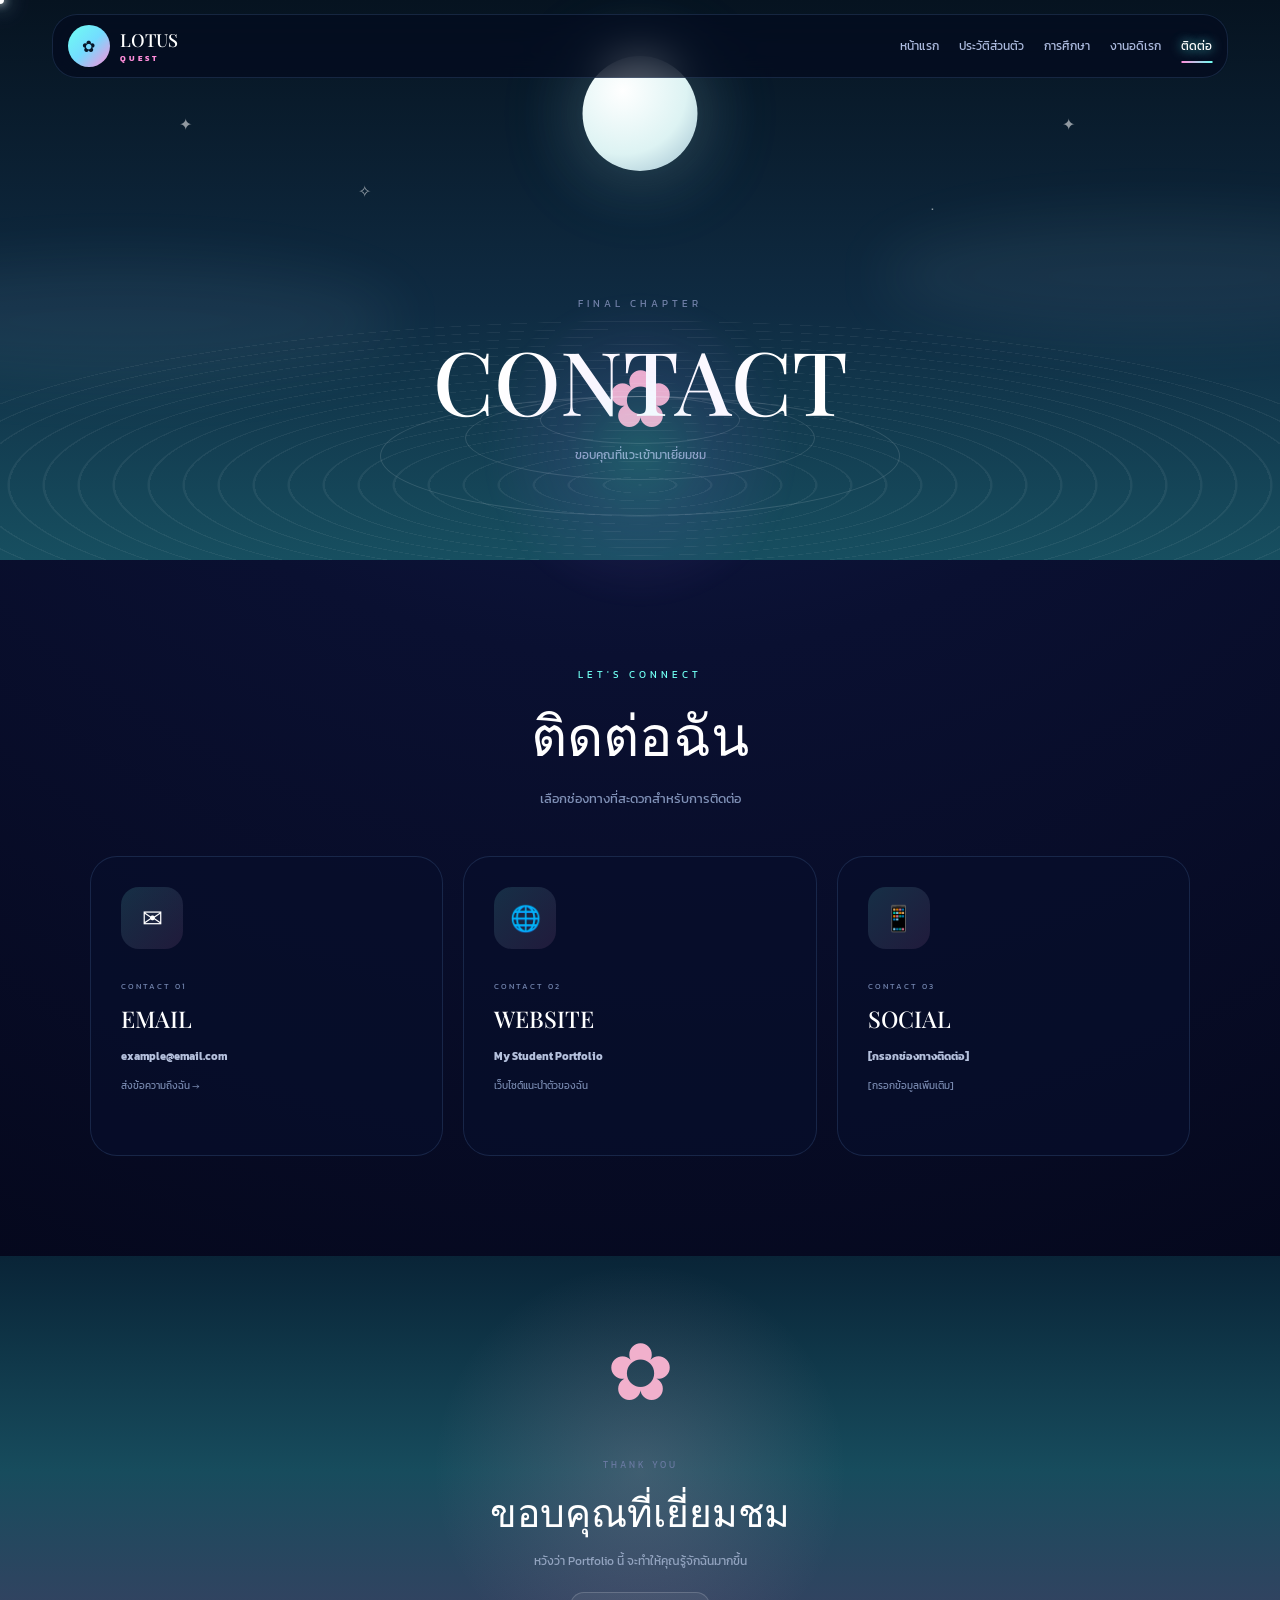
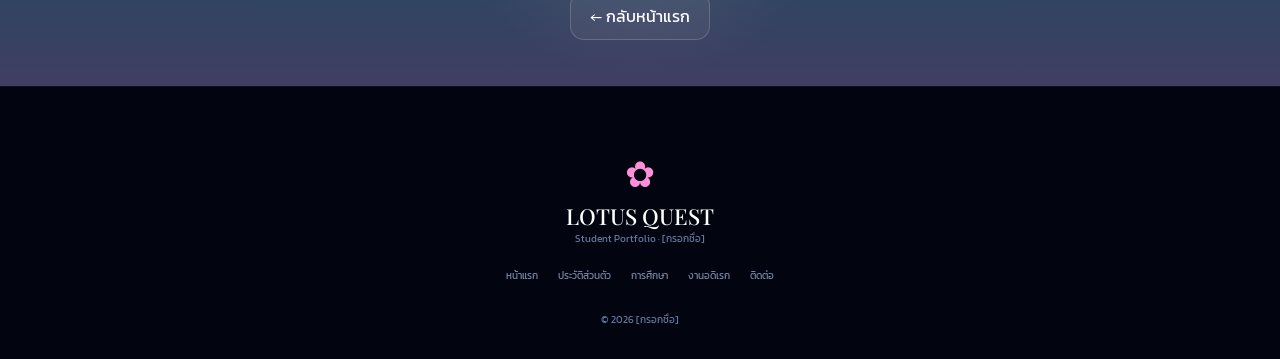
==== commit 8dabddcb: "Update contact.html" ====
--- a/contact.html
+++ b/contact.html
@@ -1,3 +1,7 @@
+<!-- =========================================================
+LOTUS QUEST — contact.html
+========================================================= -->
+
 <!DOCTYPE html>
 <html lang="th">
 
@@ -6,24 +10,646 @@
 <meta charset="UTF-8">
 
 <meta
-    name="viewport"
-    content="width=device-width, initial-scale=1.0"
->
+name="viewport"
+content="width=device-width,initial-scale=1.0">
 
 <title>
-    LOTUS PORTFOLIO | ติดต่อ
+LOTUS QUEST | Contact
 </title>
 
-<link
-    rel="stylesheet"
-    href="style.css"
->
-
+<style>
+
+@import url('https://fonts.googleapis.com/css2?family=Kanit:wght@300;400;500;600;700&family=Playfair+Display:wght@400;500;600;700&display=swap');
+
+:root{
+    --cyan:#6ffff1;
+    --pink:#ff8edb;
+    --purple:#a978ff;
+    --line:rgba(130,180,255,.15);
+}
+
+*{
+    margin:0;
+    padding:0;
+    box-sizing:border-box;
+}
+
+html{
+    scroll-behavior:smooth;
+}
+
+body{
+    font-family:"Kanit",sans-serif;
+    color:#fff;
+    background:
+        radial-gradient(
+            circle at 50% -5%,
+            #17245c,
+            #0a1031 35%,
+            #05081d 70%,
+            #02030d
+        );
+    overflow-x:hidden;
+}
+
+a{
+    color:inherit;
+    text-decoration:none;
+}
+
+#mouseGlow{
+    position:fixed;
+    width:310px;
+    height:310px;
+    transform:translate(-50%,-50%);
+    border-radius:50%;
+    pointer-events:none;
+    background:
+        radial-gradient(
+            circle,
+            rgba(109,255,241,.15),
+            rgba(169,120,255,.08) 35%,
+            transparent 72%
+        );
+    filter:blur(5px);
+    z-index:9998;
+}
+
+#mouseDot{
+    position:fixed;
+    width:8px;
+    height:8px;
+    transform:translate(-50%,-50%);
+    border-radius:50%;
+    background:#fff;
+    pointer-events:none;
+    z-index:9999;
+    box-shadow:
+        0 0 10px #fff,
+        0 0 20px var(--cyan),
+        0 0 30px var(--pink);
+}
+
+.click-ripple{
+    position:fixed;
+    width:10px;
+    height:10px;
+    transform:translate(-50%,-50%);
+    border:2px solid var(--cyan);
+    border-radius:50%;
+    pointer-events:none;
+    z-index:9997;
+    animation:click .8s ease-out forwards;
+}
+
+@keyframes click{
+    to{
+        width:180px;
+        height:180px;
+        opacity:0;
+    }
+}
+
+.site-header{
+    position:fixed;
+    top:14px;
+    left:0;
+    right:0;
+    z-index:5000;
+    padding:0 14px;
+}
+
+.navbar{
+    width:min(1200px,94%);
+    min-height:64px;
+    margin:auto;
+    padding:9px 15px;
+    display:flex;
+    align-items:center;
+    justify-content:space-between;
+    gap:16px;
+    border:1px solid var(--line);
+    border-radius:25px;
+    background:rgba(4,10,31,.70);
+    backdrop-filter:blur(18px);
+}
+
+.logo{
+    display:flex;
+    align-items:center;
+    gap:10px;
+}
+
+.logo-icon{
+    width:42px;
+    height:42px;
+    display:grid;
+    place-items:center;
+    border-radius:50%;
+    color:#071729;
+    background:
+        linear-gradient(135deg,var(--cyan),#73dcff,var(--pink));
+}
+
+.logo-text{
+    font:500 18px "Playfair Display";
+}
+
+.logo-text b{
+    display:block;
+    color:var(--pink);
+    font:700 8px "Kanit";
+    letter-spacing:3px;
+}
+
+.nav-links{
+    display:flex;
+    gap:20px;
+}
+
+.nav-links a{
+    position:relative;
+    color:#adbbdf;
+    font-size:12px;
+}
+
+.nav-links a:hover,
+.nav-links a.active{
+    color:#fff;
+    text-shadow:0 0 12px var(--cyan);
+}
+
+.nav-links a::after{
+    content:"";
+    position:absolute;
+    left:50%;
+    bottom:-8px;
+    width:0;
+    height:2px;
+    transform:translateX(-50%);
+    background:linear-gradient(90deg,var(--pink),var(--cyan));
+    transition:.3s;
+}
+
+.nav-links a:hover::after,
+.nav-links a.active::after{
+    width:100%;
+}
+
+.hero{
+    position:relative;
+    min-height:560px;
+    display:grid;
+    place-items:center;
+    overflow:hidden;
+    background:
+        linear-gradient(
+            180deg,
+            #061320,
+            #0f2b42 55%,
+            #174f60
+        );
+}
+
+.moon{
+    position:absolute;
+    left:50%;
+    top:10%;
+    width:115px;
+    height:115px;
+    transform:translateX(-50%);
+    border-radius:50%;
+    background:
+        radial-gradient(
+            circle at 35% 30%,
+            #fff,
+            #ddf3f3 58%,
+            #9bbdce
+        );
+    box-shadow:
+        0 0 75px rgba(210,245,248,.22),
+        0 0 110px rgba(100,220,255,.10);
+    animation:moon 5s ease-in-out infinite;
+}
+
+@keyframes moon{
+    50%{
+        transform:translateX(-50%) translateY(-10px);
+    }
+}
+
+.stars span{
+    position:absolute;
+    color:rgba(255,255,255,.55);
+    animation:blink 3s ease-in-out infinite;
+}
+
+.stars span:nth-child(1){
+    left:14%;
+    top:20%;
+}
+
+.stars span:nth-child(2){
+    left:28%;
+    top:32%;
+    animation-delay:.8s;
+}
+
+.stars span:nth-child(3){
+    right:16%;
+    top:20%;
+    animation-delay:1.2s;
+}
+
+.stars span:nth-child(4){
+    right:27%;
+    top:35%;
+    animation-delay:.4s;
+}
+
+@keyframes blink{
+    50%{
+        opacity:1;
+        transform:scale(1.25);
+    }
+}
+
+.mist{
+    position:absolute;
+    width:560px;
+    height:120px;
+    border-radius:50%;
+    filter:blur(28px);
+    background:rgba(190,235,242,.06);
+    animation:mist 11s ease-in-out infinite;
+}
+
+.mist.a{
+    left:-160px;
+    bottom:32%;
+}
+
+.mist.b{
+    right:-160px;
+    bottom:40%;
+    animation-direction:reverse;
+}
+
+@keyframes mist{
+    50%{
+        translate:40px 0;
+    }
+}
+
+.lotus{
+    position:absolute;
+    left:50%;
+    bottom:18%;
+    transform:translateX(-50%);
+    color:#f0b0cb;
+    font-size:80px;
+    animation:lotus 4s ease-in-out infinite;
+}
+
+@keyframes lotus{
+    50%{
+        transform:translateX(-50%) translateY(-9px);
+    }
+}
+
+.water{
+    position:absolute;
+    left:-8%;
+    bottom:-90px;
+    width:116%;
+    height:330px;
+    border-radius:50%;
+    background:
+        repeating-radial-gradient(
+            ellipse at center,
+            rgba(255,255,255,.06) 0 2px,
+            transparent 3px 35px
+        );
+}
+
+.water span{
+    position:absolute;
+    left:50%;
+    top:23%;
+    transform:translateX(-50%);
+    border:1px solid rgba(255,255,255,.13);
+    border-radius:50%;
+}
+
+.water span:nth-child(1){
+    width:200px;
+    height:48px;
+}
+
+.water span:nth-child(2){
+    width:350px;
+    height:84px;
+}
+
+.water span:nth-child(3){
+    width:520px;
+    height:120px;
+}
+
+.title{
+    position:relative;
+    z-index:10;
+    text-align:center;
+}
+
+.title span{
+    color:#7181a8;
+    font-size:10px;
+    letter-spacing:4px;
+}
+
+.title h1{
+    margin:8px 0;
+    font:500 clamp(48px,7vw,88px) "Playfair Display";
+}
+
+.title p{
+    color:#91a2c6;
+    font-size:12px;
+}
+
+.page{
+    position:relative;
+    z-index:2;
+    width:min(1100px,92%);
+    margin:auto;
+    padding:100px 0;
+}
+
+.heading{
+    text-align:center;
+    margin-bottom:48px;
+}
+
+.heading span{
+    color:var(--cyan);
+    font-size:10px;
+    letter-spacing:4px;
+}
+
+.heading h2{
+    margin:8px 0;
+    font:500 clamp(35px,5vw,56px) "Playfair Display";
+}
+
+.heading p{
+    color:#8192b8;
+    font-size:13px;
+}
+
+.contact-grid{
+    display:grid;
+    grid-template-columns:repeat(3,1fr);
+    gap:20px;
+}
+
+.contact-card{
+    position:relative;
+    min-height:300px;
+    padding:30px;
+    overflow:hidden;
+    border:1px solid var(--line);
+    border-radius:27px;
+    background:rgba(8,15,43,.72);
+    transition:.35s;
+}
+
+.contact-card:hover{
+    transform:translateY(-10px);
+    border-color:rgba(115,255,242,.34);
+    box-shadow:
+        0 25px 60px rgba(0,0,0,.25),
+        0 0 25px rgba(115,255,242,.07);
+}
+
+.contact-card::after{
+    content:"";
+    position:absolute;
+    left:-100%;
+    top:0;
+    width:70%;
+    height:100%;
+    transform:skewX(-20deg);
+    background:
+        linear-gradient(
+            90deg,
+            transparent,
+            rgba(255,255,255,.09),
+            transparent
+        );
+    transition:.8s;
+}
+
+.contact-card:hover::after{
+    left:135%;
+}
+
+.icon{
+    width:62px;
+    height:62px;
+    display:grid;
+    place-items:center;
+    margin-bottom:22px;
+    border-radius:18px;
+    background:
+        linear-gradient(
+            135deg,
+            rgba(115,255,242,.14),
+            rgba(255,143,215,.10)
+        );
+    font-size:25px;
+}
+
+.contact-card small{
+    color:#7486b0;
+    font-size:8px;
+    letter-spacing:2px;
+}
+
+.contact-card h3{
+    margin:8px 0;
+    font:500 23px "Playfair Display";
+}
+
+.contact-card strong{
+    color:#b5c1dd;
+    font-size:11px;
+}
+
+.contact-card p{
+    margin-top:12px;
+    color:#7889af;
+    font-size:10px;
+}
+
+.final{
+    position:relative;
+    min-height:430px;
+    display:grid;
+    place-items:center;
+    overflow:hidden;
+    background:
+        linear-gradient(
+            180deg,
+            #092437,
+            #174c5d,
+            #413e63
+        );
+}
+
+.final-glow{
+    width:430px;
+    height:430px;
+    border-radius:50%;
+    background:
+        radial-gradient(
+            circle,
+            rgba(244,176,203,.18),
+            transparent 68%
+        );
+    animation:pulse 6s ease-in-out infinite;
+}
+
+@keyframes pulse{
+    50%{
+        transform:scale(1.08);
+    }
+}
+
+.final-lotus{
+    position:absolute;
+    left:50%;
+    top:13%;
+    transform:translateX(-50%);
+    font-size:80px;
+    color:#f1b0cc;
+    animation:lotusFinal 4s ease-in-out infinite;
+}
+
+@keyframes lotusFinal{
+    50%{
+        transform:translateX(-50%) translateY(-9px);
+    }
+}
+
+.final-copy{
+    position:absolute;
+    top:45%;
+    width:min(650px,92%);
+    text-align:center;
+}
+
+.final-copy span{
+    color:#6979a1;
+    font-size:9px;
+    letter-spacing:3px;
+}
+
+.final-copy h2{
+    margin:8px 0;
+    font:500 39px "Playfair Display";
+}
+
+.final-copy p{
+    color:#93a4c0;
+    font-size:12px;
+}
+
+.back{
+    display:inline-flex;
+    margin-top:22px;
+    padding:11px 19px;
+    border:1px solid rgba(255,255,255,.17);
+    border-radius:14px;
+    background:rgba(255,255,255,.05);
+    transition:.3s;
+}
+
+.back:hover{
+    transform:translateY(-4px);
+    border-color:rgba(115,255,242,.33);
+}
+
+.footer{
+    padding:60px 20px 30px;
+    text-align:center;
+    background:#02050f;
+    border-top:1px solid rgba(130,170,240,.08);
+}
+
+.footer-mark{
+    color:var(--pink);
+    font-size:36px;
+}
+
+.footer h3{
+    font:500 22px "Playfair Display";
+}
+
+.footer p,
+.footer small{
+    color:#68789f;
+    font-size:10px;
+}
+
+.footer-links{
+    display:flex;
+    justify-content:center;
+    flex-wrap:wrap;
+    gap:15px 20px;
+    margin:22px 0;
+}
+
+.footer-links a{
+    color:#7787ab;
+    font-size:10px;
+}
+
+@media(max-width:950px){
+
+    .navbar{
+        flex-direction:column;
+    }
+
+    .contact-grid{
+        grid-template-columns:repeat(2,1fr);
+    }
+
+}
+
+@media(max-width:600px){
+
+    .nav-links{
+        display:none;
+    }
+
+    .contact-grid{
+        grid-template-columns:1fr;
+    }
+
+    .page{
+        padding:75px 0;
+    }
+
+}
+
+</style>
 </head>
 
-
-<body class="contact-page">
-
+<body>
+
+<div id="mouseGlow"></div>
+<div id="mouseDot"></div>
 
 <header class="site-header">
 
@@ -32,40 +658,36 @@
 <a href="index.html" class="logo">
 
 <span class="logo-icon">
-    🪷
+✿
 </span>
 
-<span>
-    LOTUS
-    <strong>PORTFOLIO</strong>
+<span class="logo-text">
+LOTUS
+<b>QUEST</b>
 </span>
 
 </a>
 
-
 <div class="nav-links">
 
 <a href="index.html">
-    หน้าแรก
+หน้าแรก
 </a>
 
 <a href="profile.html">
-    ประวัติส่วนตัว
+ประวัติส่วนตัว
 </a>
 
 <a href="education.html">
-    การศึกษา
+การศึกษา
 </a>
 
 <a href="hobby.html">
-    งานอดิเรก
+งานอดิเรก
 </a>
 
-<a
-    href="contact.html"
-    class="active"
->
-    ติดต่อ
+<a href="contact.html" class="active">
+ติดต่อ
 </a>
 
 </div>
@@ -75,36 +697,29 @@
 </header>
 
 
-
 <main>
 
-
-<section class="inner-hero contact-background">
-
-<div class="contact-moon"></div>
-
-
-<div class="contact-stars">
+<section class="hero">
+
+<div class="moon"></div>
+
+<div class="stars">
 
 <span>✦</span>
 <span>✧</span>
 <span>✦</span>
 <span>·</span>
-<span>✧</span>
-
-</div>
-
-
-<div class="contact-mist cm-one"></div>
-<div class="contact-mist cm-two"></div>
-
-
-<div class="contact-lotus">
-    🪷
-</div>
-
-
-<div class="contact-water">
+
+</div>
+
+<div class="mist a"></div>
+<div class="mist b"></div>
+
+<div class="lotus">
+✿
+</div>
+
+<div class="water">
 
 <span></span>
 <span></span>
@@ -112,19 +727,18 @@
 
 </div>
 
-
-<div class="inner-title">
+<div class="title">
 
 <span>
-    FINAL CHAPTER
+FINAL CHAPTER
 </span>
 
 <h1>
-    CONTACT
+CONTACT
 </h1>
 
 <p>
-    ขอบคุณที่แวะเข้ามาเยี่ยมชม
+ขอบคุณที่แวะเข้ามาเยี่ยมชม
 </p>
 
 </div>
@@ -132,21 +746,20 @@
 </section>
 
 
-
-<section class="contact-section">
-
-<div class="section-heading">
+<section class="page">
+
+<div class="heading">
 
 <span>
-    LET'S CONNECT
+LET'S CONNECT
 </span>
 
 <h2>
-    ติดต่อฉัน
+ติดต่อฉัน
 </h2>
 
 <p>
-    สามารถติดต่อฉันผ่านช่องทางต่าง ๆ
+เลือกช่องทางที่สะดวกสำหรับการติดต่อ
 </p>
 
 </div>
@@ -156,80 +769,77 @@
 
 
 <a
-    href="mailto:example@email.com"
-    class="contact-card"
->
-
-<div class="contact-icon">
-    ✉
+href="mailto:example@email.com"
+class="contact-card tilt">
+
+<div class="icon">
+✉
 </div>
 
 <small>
-    CONTACT 01
+CONTACT 01
 </small>
 
 <h3>
-    EMAIL
+EMAIL
 </h3>
 
 <strong>
-    example@email.com
+example@email.com
 </strong>
 
 <p>
-    ส่งข้อความถึงฉัน →
+ส่งข้อความถึงฉัน →
 </p>
 
 </a>
 
 
-
-<article class="contact-card">
-
-<div class="contact-icon">
-    🌐
+<article class="contact-card tilt">
+
+<div class="icon">
+🌐
 </div>
 
 <small>
-    CONTACT 02
+CONTACT 02
 </small>
 
 <h3>
-    WEBSITE
+WEBSITE
 </h3>
 
 <strong>
-    My Student Portfolio
+My Student Portfolio
 </strong>
 
 <p>
-    เว็บไซต์แนะนำตัวของฉัน
+เว็บไซต์แนะนำตัวของฉัน
 </p>
 
 </article>
 
 
-
-<article class="contact-card">
-
-<div class="contact-icon">
-    📱
+<article class="contact-card tilt">
+
+<div class="icon">
+📱
 </div>
 
 <small>
-    CONTACT 03
+CONTACT 03
 </small>
 
 <h3>
-    SOCIAL
+SOCIAL
 </h3>
 
 <strong>
-    [กรอกช่องทางติดต่อ]
+[กรอกช่องทางติดต่อ]
 </strong>
 
 <p>
-    [กรอกข้อมูลเพิ่มเติม]
+[กรอกข้อมูลเพิ่มเติม]
 </p>
 
 </article>
@@ -240,63 +850,52 @@
 </section>
 
 
-
-<section class="final-message">
+<section class="final">
+
+<div class="final-glow"></div>
 
 <div class="final-lotus">
-    🪷
-</div>
-
-<div class="final-water">
-
-<span></span>
-<span></span>
-<span></span>
-
-</div>
-
-
-<div class="final-content">
+✿
+</div>
+
+<div class="final-copy">
 
 <span>
-    THANK YOU
+THANK YOU
 </span>
 
 <h2>
-    ขอบคุณที่เยี่ยมชม
+ขอบคุณที่เยี่ยมชม
 </h2>
 
 <p>
-    หวังว่า Portfolio นี้
-    จะทำให้คุณรู้จักฉันมากขึ้น
+หวังว่า Portfolio นี้
+จะทำให้คุณรู้จักฉันมากขึ้น
 </p>
 
-
-<a href="index.html">
-    ← กลับหน้าแรก
+<a href="index.html" class="back">
+← กลับหน้าแรก
 </a>
 
 </div>
 
 </section>
 
-
 </main>
 
 
-
 <footer class="footer">
 
-<div class="footer-lotus">
-    🪷
+<div class="footer-mark">
+✿
 </div>
 
 <h3>
-    LOTUS PORTFOLIO
+LOTUS QUEST
 </h3>
 
 <p>
-    Student Portfolio • [กรอกชื่อ]
+Student Portfolio · [กรอกชื่อ]
 </p>
 
 <div class="footer-links">
@@ -316,5 +915,79 @@
 </footer>
 
 
+<script>
+
+const glow=document.getElementById("mouseGlow");
+const dot=document.getElementById("mouseDot");
+
+let mx=innerWidth/2;
+let my=innerHeight/2;
+let gx=mx;
+let gy=my;
+
+document.addEventListener("mousemove",e=>{
+
+mx=e.clientX;
+my=e.clientY;
+
+dot.style.left=mx+"px";
+dot.style.top=my+"px";
+
+});
+
+function follow(){
+
+gx+=(mx-gx)*.1;
+gy+=(my-gy)*.1;
+
+glow.style.left=gx+"px";
+glow.style.top=gy+"px";
+
+requestAnimationFrame(follow);
+
+}
+
+follow();
+
+document.addEventListener("click",e=>{
+
+const r=document.createElement("span");
+
+r.className="click-ripple";
+
+r.style.left=e.clientX+"px";
+r.style.top=e.clientY+"px";
+
+document.body.appendChild(r);
+
+setTimeout(()=>r.remove(),800);
+
+});
+
+document.querySelectorAll(".tilt").forEach(card=>{
+
+card.addEventListener("mousemove",e=>{
+
+const r=card.getBoundingClientRect();
+
+const x=(e.clientX-r.left)/r.width-.5;
+const y=(e.clientY-r.top)/r.height-.5;
+
+card.style.transform=
+`perspective(900px)
+rotateX(${y*-5}deg)
+rotateY(${x*5}deg)
+translateY(-10px)`;
+
+});
+
+card.addEventListener("mouseleave",()=>{
+card.style.transform="";
+});
+
+});
+
+</script>
+
 </body>
 </html>
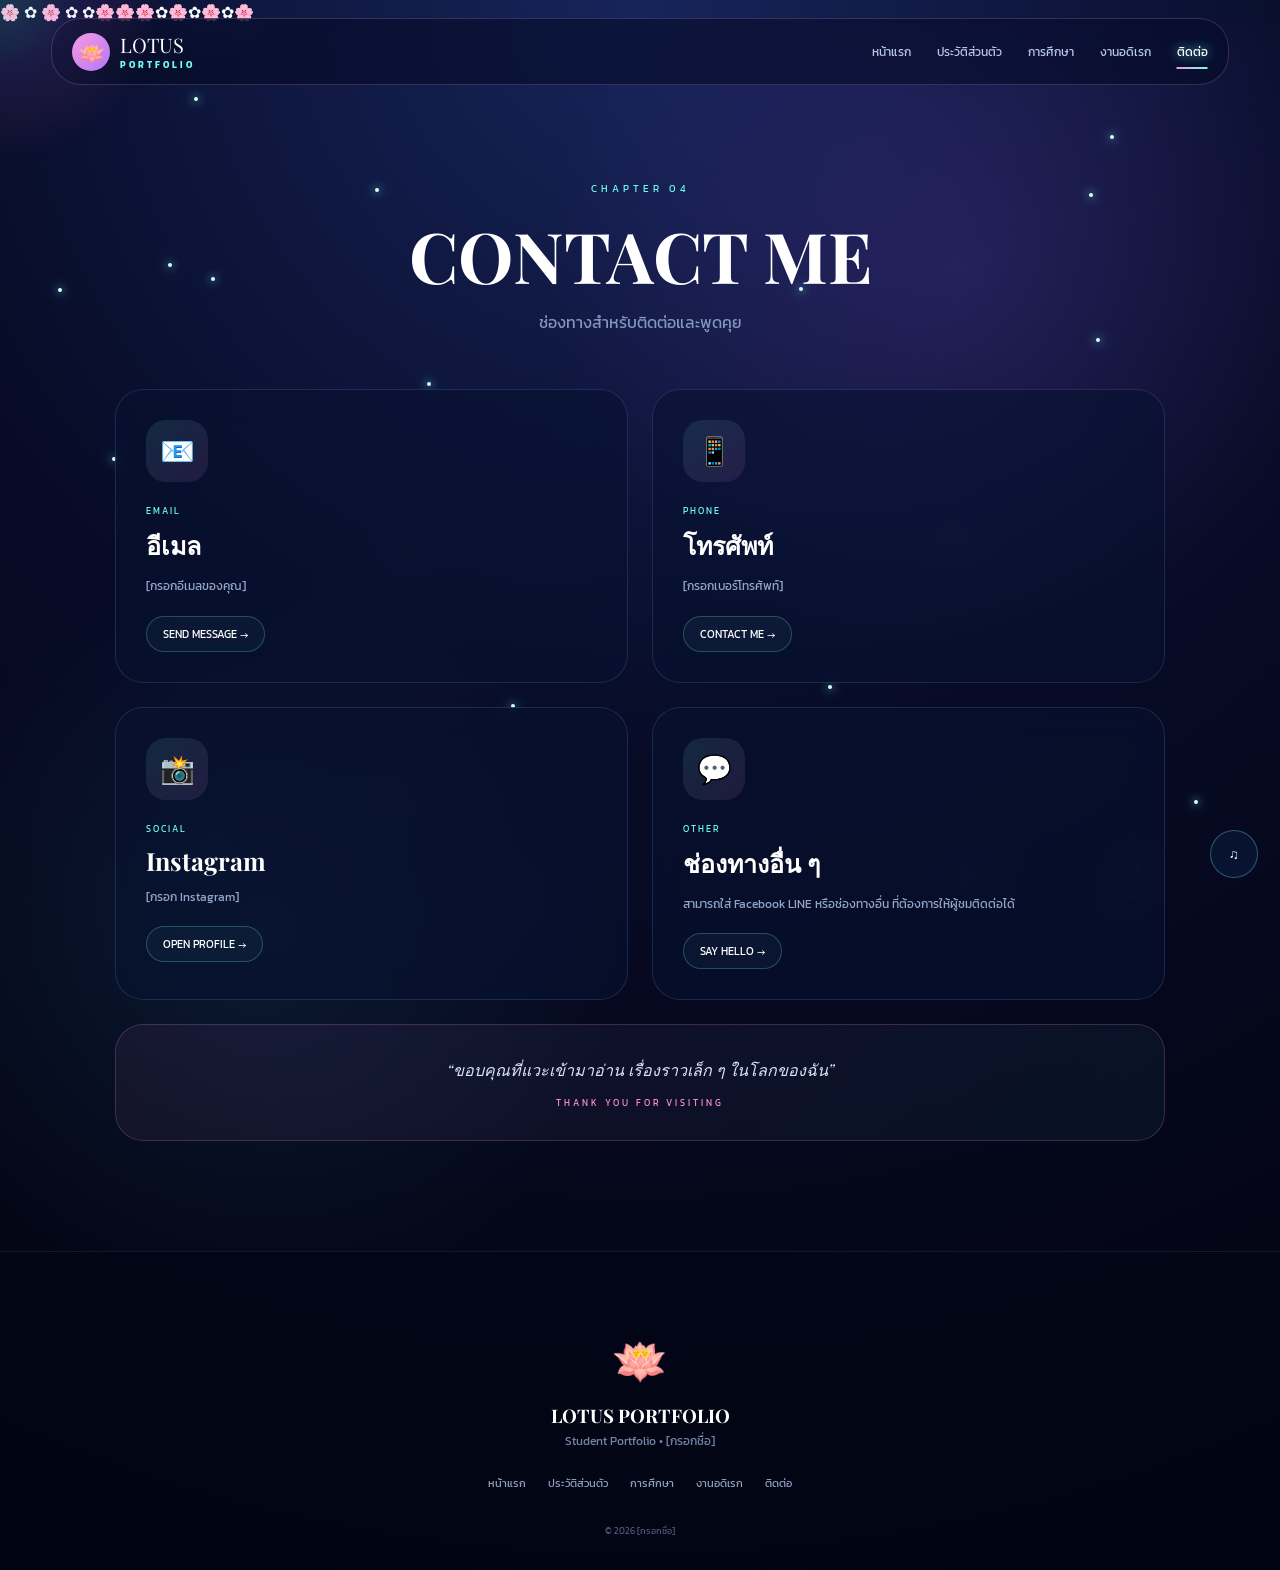
==== commit 2b957ea1: "Update contact.html" ====
--- a/contact.html
+++ b/contact.html
@@ -1,7 +1,3 @@
-<!-- =========================================================
-LOTUS QUEST — contact.html
-========================================================= -->
-
 <!DOCTYPE html>
 <html lang="th">
 
@@ -10,619 +6,898 @@
 <meta charset="UTF-8">
 
 <meta
-name="viewport"
-content="width=device-width,initial-scale=1.0">
+    name="viewport"
+    content="width=device-width, initial-scale=1.0"
+>
 
 <title>
-LOTUS QUEST | Contact
+    ติดต่อ | LOTUS PORTFOLIO
 </title>
 
 <style>
 
-@import url('https://fonts.googleapis.com/css2?family=Kanit:wght@300;400;500;600;700&family=Playfair+Display:wght@400;500;600;700&display=swap');
+@import url(
+'https://fonts.googleapis.com/css2?family=Kanit:wght@300;400;500;600;700&family=Playfair+Display:wght@400;500;600;700&display=swap'
+);
 
 :root{
+
     --cyan:#6ffff1;
     --pink:#ff8edb;
     --purple:#a978ff;
-    --line:rgba(130,180,255,.15);
+
 }
 
 *{
+
     margin:0;
     padding:0;
+
     box-sizing:border-box;
+
 }
 
 html{
+
     scroll-behavior:smooth;
+
 }
 
 body{
-    font-family:"Kanit",sans-serif;
+
+    font-family:
+        "Kanit",
+        sans-serif;
+
     color:#fff;
+
+    min-height:100vh;
+
+    overflow-x:hidden;
+
     background:
+
         radial-gradient(
-            circle at 50% -5%,
-            #17245c,
-            #0a1031 35%,
-            #05081d 70%,
-            #02030d
-        );
-    overflow-x:hidden;
-}
-
-a{
-    color:inherit;
-    text-decoration:none;
-}
+            circle at 50% 0%,
+            #17245a,
+            #070b26 45%,
+            #02030e 100%
+        );
+
+}
+
+::-webkit-scrollbar{
+
+    width:8px;
+
+}
+
+::-webkit-scrollbar-thumb{
+
+    background:
+        linear-gradient(
+            var(--pink),
+            var(--cyan)
+        );
+
+    border-radius:20px;
+
+}
+
+/* =========================================================
+MOUSE GLOW
+========================================================= */
 
 #mouseGlow{
+
     position:fixed;
-    width:310px;
-    height:310px;
-    transform:translate(-50%,-50%);
+
+    width:320px;
+    height:320px;
+
     border-radius:50%;
+
     pointer-events:none;
+
+    z-index:99999;
+
+    transform:
+        translate(-50%,-50%);
+
     background:
+
         radial-gradient(
             circle,
-            rgba(109,255,241,.15),
-            rgba(169,120,255,.08) 35%,
+            rgba(109,255,241,.18),
+            rgba(169,120,255,.10) 30%,
+            rgba(255,105,205,.06) 48%,
             transparent 72%
         );
+
     filter:blur(5px);
-    z-index:9998;
-}
-
-#mouseDot{
+
+}
+
+/* =========================================================
+MOUSE STAR
+========================================================= */
+
+.mouse-star{
+
     position:fixed;
-    width:8px;
-    height:8px;
-    transform:translate(-50%,-50%);
-    border-radius:50%;
-    background:#fff;
+
     pointer-events:none;
-    z-index:9999;
-    box-shadow:
-        0 0 10px #fff,
-        0 0 20px var(--cyan),
-        0 0 30px var(--pink);
-}
+
+    z-index:99998;
+
+    color:#fff;
+
+    text-shadow:
+        0 0 8px var(--cyan),
+        0 0 15px var(--pink);
+
+    animation:
+        star
+        .8s
+        ease-out
+        forwards;
+
+}
+
+@keyframes star{
+
+    from{
+
+        opacity:1;
+
+        transform:
+            scale(.4);
+
+    }
+
+    to{
+
+        opacity:0;
+
+        transform:
+            translate(
+                var(--mx),
+                var(--my)
+            )
+            scale(1.5)
+            rotate(180deg);
+
+    }
+
+}
+
+/* =========================================================
+CLICK
+========================================================= */
 
 .click-ripple{
+
     position:fixed;
+
     width:10px;
     height:10px;
-    transform:translate(-50%,-50%);
-    border:2px solid var(--cyan);
+
+    border:
+        2px solid
+        var(--cyan);
+
     border-radius:50%;
+
     pointer-events:none;
-    z-index:9997;
-    animation:click .8s ease-out forwards;
-}
-
-@keyframes click{
+
+    z-index:99997;
+
+    transform:
+        translate(-50%,-50%);
+
+    animation:
+        ripple
+        1s
+        ease-out
+        forwards;
+
+}
+
+@keyframes ripple{
+
     to{
+
         width:180px;
         height:180px;
+
         opacity:0;
+
     }
-}
+
+}
+
+/* =========================================================
+FIREFLIES
+========================================================= */
+
+.firefly{
+
+    position:fixed;
+
+    width:4px;
+    height:4px;
+
+    border-radius:50%;
+
+    background:#d7fff5;
+
+    box-shadow:
+        0 0 8px #6ffff1,
+        0 0 18px #6ffff1;
+
+    pointer-events:none;
+
+    z-index:3;
+
+    animation:
+        firefly
+        var(--duration)
+        ease-in-out
+        infinite
+        alternate;
+
+}
+
+@keyframes firefly{
+
+    from{
+
+        transform:
+            translate(0,0)
+            scale(.5);
+
+        opacity:.2;
+
+    }
+
+    to{
+
+        transform:
+            translate(
+                var(--x),
+                var(--y)
+            )
+            scale(1.5);
+
+        opacity:1;
+
+    }
+
+}
+
+/* =========================================================
+NAV
+========================================================= */
 
 .site-header{
+
     position:fixed;
-    top:14px;
+
+    top:18px;
     left:0;
-    right:0;
-    z-index:5000;
-    padding:0 14px;
+
+    width:100%;
+
+    z-index:1000;
+
 }
 
 .navbar{
-    width:min(1200px,94%);
-    min-height:64px;
+
+    width:min(1180px,92%);
+
     margin:auto;
-    padding:9px 15px;
+
+    padding:
+        12px 20px;
+
     display:flex;
+
+    justify-content:space-between;
+
     align-items:center;
-    justify-content:space-between;
-    gap:16px;
-    border:1px solid var(--line);
-    border-radius:25px;
-    background:rgba(4,10,31,.70);
-    backdrop-filter:blur(18px);
+
+    border:
+        1px solid
+        rgba(255,160,230,.2);
+
+    border-radius:30px;
+
+    background:
+        rgba(5,12,39,.58);
+
+    backdrop-filter:
+        blur(18px);
+
 }
 
 .logo{
+
     display:flex;
+
     align-items:center;
+
     gap:10px;
+
+    text-decoration:none;
+
+    color:white;
+
+    font-family:
+        "Playfair Display";
+
+    font-size:20px;
+
 }
 
 .logo-icon{
-    width:42px;
-    height:42px;
+
+    width:38px;
+    height:38px;
+
     display:grid;
+
     place-items:center;
+
     border-radius:50%;
-    color:#071729;
+
     background:
-        linear-gradient(135deg,var(--cyan),#73dcff,var(--pink));
-}
-
-.logo-text{
-    font:500 18px "Playfair Display";
-}
-
-.logo-text b{
+        linear-gradient(
+            135deg,
+            #ff9de2,
+            #a979ff
+        );
+
+    font-size:22px;
+
+}
+
+.logo strong{
+
     display:block;
-    color:var(--pink);
-    font:700 8px "Kanit";
+
+    font-family:"Kanit";
+
+    color:var(--cyan);
+
+    font-size:9px;
+
     letter-spacing:3px;
+
 }
 
 .nav-links{
+
     display:flex;
-    gap:20px;
+
+    gap:26px;
+
 }
 
 .nav-links a{
+
     position:relative;
-    color:#adbbdf;
+
+    color:#b8c8eb;
+
+    text-decoration:none;
+
     font-size:12px;
+
+    transition:.3s;
+
 }
 
 .nav-links a:hover,
 .nav-links a.active{
-    color:#fff;
-    text-shadow:0 0 12px var(--cyan);
+
+    color:white;
+
+    text-shadow:
+        0 0 12px
+        var(--cyan);
+
 }
 
 .nav-links a::after{
+
     content:"";
+
     position:absolute;
+
+    bottom:-8px;
+
     left:50%;
-    bottom:-8px;
+
     width:0;
+
     height:2px;
-    transform:translateX(-50%);
-    background:linear-gradient(90deg,var(--pink),var(--cyan));
-    transition:.3s;
-}
-
-.nav-links a:hover::after,
-.nav-links a.active::after{
-    width:100%;
-}
-
-.hero{
-    position:relative;
-    min-height:560px;
-    display:grid;
-    place-items:center;
-    overflow:hidden;
-    background:
-        linear-gradient(
-            180deg,
-            #061320,
-            #0f2b42 55%,
-            #174f60
-        );
-}
-
-.moon{
-    position:absolute;
-    left:50%;
-    top:10%;
-    width:115px;
-    height:115px;
-    transform:translateX(-50%);
-    border-radius:50%;
-    background:
-        radial-gradient(
-            circle at 35% 30%,
-            #fff,
-            #ddf3f3 58%,
-            #9bbdce
-        );
-    box-shadow:
-        0 0 75px rgba(210,245,248,.22),
-        0 0 110px rgba(100,220,255,.10);
-    animation:moon 5s ease-in-out infinite;
-}
-
-@keyframes moon{
-    50%{
-        transform:translateX(-50%) translateY(-10px);
-    }
-}
-
-.stars span{
-    position:absolute;
-    color:rgba(255,255,255,.55);
-    animation:blink 3s ease-in-out infinite;
-}
-
-.stars span:nth-child(1){
-    left:14%;
-    top:20%;
-}
-
-.stars span:nth-child(2){
-    left:28%;
-    top:32%;
-    animation-delay:.8s;
-}
-
-.stars span:nth-child(3){
-    right:16%;
-    top:20%;
-    animation-delay:1.2s;
-}
-
-.stars span:nth-child(4){
-    right:27%;
-    top:35%;
-    animation-delay:.4s;
-}
-
-@keyframes blink{
-    50%{
-        opacity:1;
-        transform:scale(1.25);
-    }
-}
-
-.mist{
-    position:absolute;
-    width:560px;
-    height:120px;
-    border-radius:50%;
-    filter:blur(28px);
-    background:rgba(190,235,242,.06);
-    animation:mist 11s ease-in-out infinite;
-}
-
-.mist.a{
-    left:-160px;
-    bottom:32%;
-}
-
-.mist.b{
-    right:-160px;
-    bottom:40%;
-    animation-direction:reverse;
-}
-
-@keyframes mist{
-    50%{
-        translate:40px 0;
-    }
-}
-
-.lotus{
-    position:absolute;
-    left:50%;
-    bottom:18%;
-    transform:translateX(-50%);
-    color:#f0b0cb;
-    font-size:80px;
-    animation:lotus 4s ease-in-out infinite;
-}
-
-@keyframes lotus{
-    50%{
-        transform:translateX(-50%) translateY(-9px);
-    }
-}
-
-.water{
-    position:absolute;
-    left:-8%;
-    bottom:-90px;
-    width:116%;
-    height:330px;
-    border-radius:50%;
-    background:
-        repeating-radial-gradient(
-            ellipse at center,
-            rgba(255,255,255,.06) 0 2px,
-            transparent 3px 35px
-        );
-}
-
-.water span{
-    position:absolute;
-    left:50%;
-    top:23%;
-    transform:translateX(-50%);
-    border:1px solid rgba(255,255,255,.13);
-    border-radius:50%;
-}
-
-.water span:nth-child(1){
-    width:200px;
-    height:48px;
-}
-
-.water span:nth-child(2){
-    width:350px;
-    height:84px;
-}
-
-.water span:nth-child(3){
-    width:520px;
-    height:120px;
-}
-
-.title{
-    position:relative;
-    z-index:10;
-    text-align:center;
-}
-
-.title span{
-    color:#7181a8;
-    font-size:10px;
-    letter-spacing:4px;
-}
-
-.title h1{
-    margin:8px 0;
-    font:500 clamp(48px,7vw,88px) "Playfair Display";
-}
-
-.title p{
-    color:#91a2c6;
-    font-size:12px;
-}
-
-.page{
-    position:relative;
-    z-index:2;
-    width:min(1100px,92%);
-    margin:auto;
-    padding:100px 0;
-}
-
-.heading{
-    text-align:center;
-    margin-bottom:48px;
-}
-
-.heading span{
-    color:var(--cyan);
-    font-size:10px;
-    letter-spacing:4px;
-}
-
-.heading h2{
-    margin:8px 0;
-    font:500 clamp(35px,5vw,56px) "Playfair Display";
-}
-
-.heading p{
-    color:#8192b8;
-    font-size:13px;
-}
-
-.contact-grid{
-    display:grid;
-    grid-template-columns:repeat(3,1fr);
-    gap:20px;
-}
-
-.contact-card{
-    position:relative;
-    min-height:300px;
-    padding:30px;
-    overflow:hidden;
-    border:1px solid var(--line);
-    border-radius:27px;
-    background:rgba(8,15,43,.72);
-    transition:.35s;
-}
-
-.contact-card:hover{
-    transform:translateY(-10px);
-    border-color:rgba(115,255,242,.34);
-    box-shadow:
-        0 25px 60px rgba(0,0,0,.25),
-        0 0 25px rgba(115,255,242,.07);
-}
-
-.contact-card::after{
-    content:"";
-    position:absolute;
-    left:-100%;
-    top:0;
-    width:70%;
-    height:100%;
-    transform:skewX(-20deg);
+
+    transform:
+        translateX(-50%);
+
     background:
         linear-gradient(
             90deg,
-            transparent,
-            rgba(255,255,255,.09),
-            transparent
-        );
-    transition:.8s;
-}
-
-.contact-card:hover::after{
-    left:135%;
-}
-
-.icon{
+            var(--pink),
+            var(--cyan)
+        );
+
+    transition:.3s;
+
+}
+
+.nav-links a:hover::after,
+.nav-links a.active::after{
+
+    width:100%;
+
+}
+
+/* =========================================================
+PAGE
+========================================================= */
+
+.page{
+
+    position:relative;
+
+    min-height:100vh;
+
+    padding:
+        150px
+        6%
+        110px;
+
+}
+
+.page::before{
+
+    content:"";
+
+    position:absolute;
+
+    inset:0;
+
+    background:
+
+        radial-gradient(
+            circle at 75% 20%,
+            rgba(165,90,255,.15),
+            transparent 30%
+        ),
+
+        radial-gradient(
+            circle at 20% 75%,
+            rgba(70,220,255,.08),
+            transparent 27%
+        );
+
+}
+
+.page-inner{
+
+    width:
+        min(1050px,100%);
+
+    margin:auto;
+
+    position:relative;
+
+    z-index:5;
+
+}
+
+.title{
+
+    text-align:center;
+
+    margin-bottom:55px;
+
+}
+
+.title span{
+
+    color:var(--cyan);
+
+    font-size:10px;
+
+    letter-spacing:4px;
+
+}
+
+.title h1{
+
+    margin-top:10px;
+
+    font-family:
+        "Playfair Display";
+
+    font-size:
+        clamp(
+            42px,
+            6vw,
+            70px
+        );
+
+}
+
+.title p{
+
+    margin-top:8px;
+
+    color:#8496bc;
+
+}
+
+/* =========================================================
+CONTACT
+========================================================= */
+
+.contact-grid{
+
+    display:grid;
+
+    grid-template-columns:
+        1fr 1fr;
+
+    gap:24px;
+
+}
+
+.contact-card{
+
+    padding:30px;
+
+    border-radius:28px;
+
+    border:
+        1px solid
+        rgba(150,180,255,.16);
+
+    background:
+        rgba(8,18,49,.58);
+
+    backdrop-filter:
+        blur(18px);
+
+    transition:.4s;
+
+}
+
+.contact-card:hover{
+
+    transform:
+        translateY(-9px);
+
+    border-color:
+        rgba(124,255,244,.38);
+
+    box-shadow:
+        0 20px 50px
+        rgba(0,0,0,.18);
+
+}
+
+.contact-icon{
+
     width:62px;
     height:62px;
+
     display:grid;
+
     place-items:center;
-    margin-bottom:22px;
-    border-radius:18px;
+
+    border-radius:20px;
+
+    font-size:28px;
+
     background:
+
         linear-gradient(
             135deg,
-            rgba(115,255,242,.14),
-            rgba(255,143,215,.10)
-        );
+            rgba(124,255,244,.10),
+            rgba(255,130,220,.10)
+        );
+
+}
+
+.contact-card small{
+
+    display:block;
+
+    margin-top:22px;
+
+    color:var(--cyan);
+
+    font-size:9px;
+
+    letter-spacing:2px;
+
+}
+
+.contact-card h3{
+
+    margin-top:8px;
+
+    font-family:
+        "Playfair Display";
+
     font-size:25px;
-}
-
-.contact-card small{
-    color:#7486b0;
-    font-size:8px;
-    letter-spacing:2px;
-}
-
-.contact-card h3{
-    margin:8px 0;
-    font:500 23px "Playfair Display";
-}
-
-.contact-card strong{
-    color:#b5c1dd;
+
+}
+
+.contact-card p{
+
+    margin-top:10px;
+
+    color:#93a7cb;
+
+    font-size:12px;
+
+    line-height:1.8;
+
+}
+
+.contact-link{
+
+    display:inline-flex;
+
+    margin-top:18px;
+
+    padding:
+        9px 16px;
+
+    border-radius:20px;
+
+    color:white;
+
+    text-decoration:none;
+
+    border:
+        1px solid
+        rgba(124,255,244,.23);
+
+    background:
+        rgba(124,255,244,.04);
+
     font-size:11px;
-}
-
-.contact-card p{
-    margin-top:12px;
-    color:#7889af;
-    font-size:10px;
-}
-
-.final{
-    position:relative;
-    min-height:430px;
-    display:grid;
-    place-items:center;
-    overflow:hidden;
+
+    transition:.3s;
+
+}
+
+.contact-link:hover{
+
+    transform:
+        translateY(-3px);
+
     background:
+        rgba(124,255,244,.10);
+
+}
+
+/* =========================================================
+NOTE
+========================================================= */
+
+.note{
+
+    margin-top:24px;
+
+    padding:
+        30px;
+
+    border-radius:28px;
+
+    text-align:center;
+
+    border:
+        1px solid
+        rgba(255,145,220,.2);
+
+    background:
+
         linear-gradient(
-            180deg,
-            #092437,
-            #174c5d,
-            #413e63
-        );
-}
-
-.final-glow{
-    width:430px;
-    height:430px;
+            135deg,
+            rgba(255,110,210,.06),
+            rgba(80,230,255,.05)
+        );
+
+}
+
+.note p{
+
+    color:#dce3fa;
+
+    font-family:
+        "Playfair Display";
+
+    font-style:italic;
+
+    line-height:1.9;
+
+}
+
+.note span{
+
+    display:block;
+
+    margin-top:10px;
+
+    color:var(--pink);
+
+    letter-spacing:3px;
+
+    font-size:9px;
+
+}
+
+/* =========================================================
+FOOTER
+========================================================= */
+
+.footer{
+
+    text-align:center;
+
+    padding:
+        75px
+        20px
+        30px;
+
+    border-top:
+        1px solid
+        rgba(140,180,255,.12);
+
+    background:
+        rgba(1,5,20,.8);
+
+}
+
+.footer-lotus{
+
+    font-size:45px;
+
+}
+
+.footer h3{
+
+    margin-top:8px;
+
+    font-family:
+        "Playfair Display";
+
+}
+
+.footer p{
+
+    color:#7585a9;
+
+    font-size:12px;
+
+    margin-top:4px;
+
+}
+
+.footer-links{
+
+    display:flex;
+
+    justify-content:center;
+
+    gap:22px;
+
+    flex-wrap:wrap;
+
+    margin:25px 0;
+
+}
+
+.footer-links a{
+
+    color:#91a1c3;
+
+    text-decoration:none;
+
+    font-size:11px;
+
+}
+
+.footer-links a:hover{
+
+    color:var(--cyan);
+
+}
+
+.footer small{
+
+    color:#4d5a7c;
+
+    font-size:9px;
+
+}
+
+/* =========================================================
+MUSIC
+========================================================= */
+
+.music-button{
+
+    position:fixed;
+
+    right:22px;
+
+    bottom:22px;
+
+    width:48px;
+
+    height:48px;
+
     border-radius:50%;
+
+    border:
+        1px solid
+        rgba(124,255,244,.3);
+
     background:
-        radial-gradient(
-            circle,
-            rgba(244,176,203,.18),
-            transparent 68%
-        );
-    animation:pulse 6s ease-in-out infinite;
+        rgba(8,23,56,.75);
+
+    color:white;
+
+    z-index:2000;
+
+    cursor:pointer;
+
+}
+
+.music-button.playing{
+
+    animation:
+        pulse
+        1.7s
+        ease-in-out
+        infinite;
+
 }
 
 @keyframes pulse{
+
     50%{
-        transform:scale(1.08);
+
+        box-shadow:
+
+            0 0 15px
+            rgba(124,255,244,.25),
+
+            0 0 35px
+            rgba(255,105,210,.18);
+
     }
-}
-
-.final-lotus{
-    position:absolute;
-    left:50%;
-    top:13%;
-    transform:translateX(-50%);
-    font-size:80px;
-    color:#f1b0cc;
-    animation:lotusFinal 4s ease-in-out infinite;
-}
-
-@keyframes lotusFinal{
-    50%{
-        transform:translateX(-50%) translateY(-9px);
-    }
-}
-
-.final-copy{
-    position:absolute;
-    top:45%;
-    width:min(650px,92%);
-    text-align:center;
-}
-
-.final-copy span{
-    color:#6979a1;
-    font-size:9px;
-    letter-spacing:3px;
-}
-
-.final-copy h2{
-    margin:8px 0;
-    font:500 39px "Playfair Display";
-}
-
-.final-copy p{
-    color:#93a4c0;
-    font-size:12px;
-}
-
-.back{
-    display:inline-flex;
-    margin-top:22px;
-    padding:11px 19px;
-    border:1px solid rgba(255,255,255,.17);
-    border-radius:14px;
-    background:rgba(255,255,255,.05);
-    transition:.3s;
-}
-
-.back:hover{
-    transform:translateY(-4px);
-    border-color:rgba(115,255,242,.33);
-}
-
-.footer{
-    padding:60px 20px 30px;
-    text-align:center;
-    background:#02050f;
-    border-top:1px solid rgba(130,170,240,.08);
-}
-
-.footer-mark{
-    color:var(--pink);
-    font-size:36px;
-}
-
-.footer h3{
-    font:500 22px "Playfair Display";
-}
-
-.footer p,
-.footer small{
-    color:#68789f;
-    font-size:10px;
-}
-
-.footer-links{
-    display:flex;
-    justify-content:center;
-    flex-wrap:wrap;
-    gap:15px 20px;
-    margin:22px 0;
-}
-
-.footer-links a{
-    color:#7787ab;
-    font-size:10px;
-}
-
-@media(max-width:950px){
-
-    .navbar{
-        flex-direction:column;
-    }
+
+}
+
+/* =========================================================
+RESPONSIVE
+========================================================= */
+
+@media(max-width:750px){
 
     .contact-grid{
-        grid-template-columns:repeat(2,1fr);
+
+        grid-template-columns:
+            1fr;
+
     }
 
 }
@@ -633,359 +908,744 @@
         display:none;
     }
 
-    .contact-grid{
-        grid-template-columns:1fr;
+    .page{
+
+        padding:
+            120px
+            20px
+            70px;
+
     }
 
-    .page{
-        padding:75px 0;
+}
+
+</style>
+
+</head>
+
+<body>
+
+<div id="mouseGlow"></div>
+
+<div class="petals-container">
+
+    <span
+        class="floating-petal"
+        style="left:8%;animation-duration:13s"
+    >
+        🌸
+    </span>
+
+    <span
+        class="floating-petal"
+        style="left:30%;animation-duration:17s;animation-delay:2s"
+    >
+        ✿
+    </span>
+
+    <span
+        class="floating-petal"
+        style="left:55%;animation-duration:14s;animation-delay:4s"
+    >
+        🌸
+    </span>
+
+    <span
+        class="floating-petal"
+        style="left:80%;animation-duration:18s;animation-delay:1s"
+    >
+        ✿
+    </span>
+
+</div>
+
+<header class="site-header">
+
+<nav class="navbar">
+
+<a
+    href="index.html"
+    class="logo"
+>
+
+<span class="logo-icon">
+    🪷
+</span>
+
+<span>
+
+    LOTUS
+
+    <strong>
+        PORTFOLIO
+    </strong>
+
+</span>
+
+</a>
+
+<div class="nav-links">
+
+<a href="index.html">
+    หน้าแรก
+</a>
+
+<a href="profile.html">
+    ประวัติส่วนตัว
+</a>
+
+<a href="education.html">
+    การศึกษา
+</a>
+
+<a href="hobby.html">
+    งานอดิเรก
+</a>
+
+<a
+    href="contact.html"
+    class="active"
+>
+    ติดต่อ
+</a>
+
+</div>
+
+</nav>
+
+</header>
+
+<main class="page">
+
+<div class="page-inner">
+
+<div class="title">
+
+<span>
+    CHAPTER 04
+</span>
+
+<h1>
+    CONTACT ME
+</h1>
+
+<p>
+    ช่องทางสำหรับติดต่อและพูดคุย
+</p>
+
+</div>
+
+<div class="contact-grid">
+
+<!-- EMAIL -->
+
+<div class="contact-card">
+
+<div class="contact-icon">
+    📧
+</div>
+
+<small>
+    EMAIL
+</small>
+
+<h3>
+    อีเมล
+</h3>
+
+<p>
+    [กรอกอีเมลของคุณ]
+</p>
+
+<a
+    href="mailto:example@email.com"
+    class="contact-link"
+>
+    SEND MESSAGE →
+</a>
+
+</div>
+
+<!-- PHONE -->
+
+<div class="contact-card">
+
+<div class="contact-icon">
+    📱
+</div>
+
+<small>
+    PHONE
+</small>
+
+<h3>
+    โทรศัพท์
+</h3>
+
+<p>
+    [กรอกเบอร์โทรศัพท์]
+</p>
+
+<a
+    href="#"
+    class="contact-link"
+>
+    CONTACT ME →
+</a>
+
+</div>
+
+<!-- INSTAGRAM -->
+
+<div class="contact-card">
+
+<div class="contact-icon">
+    📸
+</div>
+
+<small>
+    SOCIAL
+</small>
+
+<h3>
+    Instagram
+</h3>
+
+<p>
+    [กรอก Instagram]
+</p>
+
+<a
+    href="#"
+    class="contact-link"
+>
+    OPEN PROFILE →
+</a>
+
+</div>
+
+<!-- OTHER -->
+
+<div class="contact-card">
+
+<div class="contact-icon">
+    💬
+</div>
+
+<small>
+    OTHER
+</small>
+
+<h3>
+    ช่องทางอื่น ๆ
+</h3>
+
+<p>
+
+สามารถใส่ Facebook
+LINE
+หรือช่องทางอื่น
+ที่ต้องการให้ผู้ชมติดต่อได้
+
+</p>
+
+<a
+    href="#"
+    class="contact-link"
+>
+    SAY HELLO →
+</a>
+
+</div>
+
+</div>
+
+<div class="note">
+
+<p>
+
+“ขอบคุณที่แวะเข้ามาอ่าน
+เรื่องราวเล็ก ๆ
+ในโลกของฉัน”
+
+</p>
+
+<span>
+    THANK YOU FOR VISITING
+</span>
+
+</div>
+
+</div>
+
+</main>
+
+<footer class="footer">
+
+<div class="footer-lotus">
+    🪷
+</div>
+
+<h3>
+    LOTUS PORTFOLIO
+</h3>
+
+<p>
+    Student Portfolio • [กรอกชื่อ]
+</p>
+
+<div class="footer-links">
+
+<a href="index.html">
+    หน้าแรก
+</a>
+
+<a href="profile.html">
+    ประวัติส่วนตัว
+</a>
+
+<a href="education.html">
+    การศึกษา
+</a>
+
+<a href="hobby.html">
+    งานอดิเรก
+</a>
+
+<a href="contact.html">
+    ติดต่อ
+</a>
+
+</div>
+
+<small>
+    © 2026 [กรอกชื่อ]
+</small>
+
+</footer>
+
+<audio
+    id="bgMusic"
+    loop
+    preload="auto"
+>
+
+<source
+    src="audio/lotus-music.mp3"
+    type="audio/mpeg"
+>
+
+</audio>
+
+<button
+    id="musicBtn"
+    class="music-button"
+>
+    ♫
+</button>
+
+<script>
+
+/* GLOW */
+
+const glow=
+    document.getElementById(
+        "mouseGlow"
+    );
+
+let mx=0;
+let my=0;
+
+let gx=0;
+let gy=0;
+
+document.addEventListener(
+    "mousemove",
+    e=>{
+
+        mx=e.clientX;
+        my=e.clientY;
+
     }
-
-}
-
-</style>
-</head>
-
-<body>
-
-<div id="mouseGlow"></div>
-<div id="mouseDot"></div>
-
-<header class="site-header">
-
-<nav class="navbar">
-
-<a href="index.html" class="logo">
-
-<span class="logo-icon">
-✿
-</span>
-
-<span class="logo-text">
-LOTUS
-<b>QUEST</b>
-</span>
-
-</a>
-
-<div class="nav-links">
-
-<a href="index.html">
-หน้าแรก
-</a>
-
-<a href="profile.html">
-ประวัติส่วนตัว
-</a>
-
-<a href="education.html">
-การศึกษา
-</a>
-
-<a href="hobby.html">
-งานอดิเรก
-</a>
-
-<a href="contact.html" class="active">
-ติดต่อ
-</a>
-
-</div>
-
-</nav>
-
-</header>
-
-
-<main>
-
-<section class="hero">
-
-<div class="moon"></div>
-
-<div class="stars">
-
-<span>✦</span>
-<span>✧</span>
-<span>✦</span>
-<span>·</span>
-
-</div>
-
-<div class="mist a"></div>
-<div class="mist b"></div>
-
-<div class="lotus">
-✿
-</div>
-
-<div class="water">
-
-<span></span>
-<span></span>
-<span></span>
-
-</div>
-
-<div class="title">
-
-<span>
-FINAL CHAPTER
-</span>
-
-<h1>
-CONTACT
-</h1>
-
-<p>
-ขอบคุณที่แวะเข้ามาเยี่ยมชม
-</p>
-
-</div>
-
-</section>
-
-
-<section class="page">
-
-<div class="heading">
-
-<span>
-LET'S CONNECT
-</span>
-
-<h2>
-ติดต่อฉัน
-</h2>
-
-<p>
-เลือกช่องทางที่สะดวกสำหรับการติดต่อ
-</p>
-
-</div>
-
-
-<div class="contact-grid">
-
-
-<a
-href="mailto:example@email.com"
-class="contact-card tilt">
-
-<div class="icon">
-✉
-</div>
-
-<small>
-CONTACT 01
-</small>
-
-<h3>
-EMAIL
-</h3>
-
-<strong>
-example@email.com
-</strong>
-
-<p>
-ส่งข้อความถึงฉัน →
-</p>
-
-</a>
-
-
-<article class="contact-card tilt">
-
-<div class="icon">
-🌐
-</div>
-
-<small>
-CONTACT 02
-</small>
-
-<h3>
-WEBSITE
-</h3>
-
-<strong>
-My Student Portfolio
-</strong>
-
-<p>
-เว็บไซต์แนะนำตัวของฉัน
-</p>
-
-</article>
-
-
-<article class="contact-card tilt">
-
-<div class="icon">
-📱
-</div>
-
-<small>
-CONTACT 03
-</small>
-
-<h3>
-SOCIAL
-</h3>
-
-<strong>
-[กรอกช่องทางติดต่อ]
-</strong>
-
-<p>
-[กรอกข้อมูลเพิ่มเติม]
-</p>
-
-</article>
-
-
-</div>
-
-</section>
-
-
-<section class="final">
-
-<div class="final-glow"></div>
-
-<div class="final-lotus">
-✿
-</div>
-
-<div class="final-copy">
-
-<span>
-THANK YOU
-</span>
-
-<h2>
-ขอบคุณที่เยี่ยมชม
-</h2>
-
-<p>
-หวังว่า Portfolio นี้
-จะทำให้คุณรู้จักฉันมากขึ้น
-</p>
-
-<a href="index.html" class="back">
-← กลับหน้าแรก
-</a>
-
-</div>
-
-</section>
-
-</main>
-
-
-<footer class="footer">
-
-<div class="footer-mark">
-✿
-</div>
-
-<h3>
-LOTUS QUEST
-</h3>
-
-<p>
-Student Portfolio · [กรอกชื่อ]
-</p>
-
-<div class="footer-links">
-
-<a href="index.html">หน้าแรก</a>
-<a href="profile.html">ประวัติส่วนตัว</a>
-<a href="education.html">การศึกษา</a>
-<a href="hobby.html">งานอดิเรก</a>
-<a href="contact.html">ติดต่อ</a>
-
-</div>
-
-<small>
-© 2026 [กรอกชื่อ]
-</small>
-
-</footer>
-
-
-<script>
-
-const glow=document.getElementById("mouseGlow");
-const dot=document.getElementById("mouseDot");
-
-let mx=innerWidth/2;
-let my=innerHeight/2;
-let gx=mx;
-let gy=my;
-
-document.addEventListener("mousemove",e=>{
-
-mx=e.clientX;
-my=e.clientY;
-
-dot.style.left=mx+"px";
-dot.style.top=my+"px";
-
-});
-
-function follow(){
-
-gx+=(mx-gx)*.1;
-gy+=(my-gy)*.1;
-
-glow.style.left=gx+"px";
-glow.style.top=gy+"px";
-
-requestAnimationFrame(follow);
-
-}
-
-follow();
-
-document.addEventListener("click",e=>{
-
-const r=document.createElement("span");
-
-r.className="click-ripple";
-
-r.style.left=e.clientX+"px";
-r.style.top=e.clientY+"px";
-
-document.body.appendChild(r);
-
-setTimeout(()=>r.remove(),800);
-
-});
-
-document.querySelectorAll(".tilt").forEach(card=>{
-
-card.addEventListener("mousemove",e=>{
-
-const r=card.getBoundingClientRect();
-
-const x=(e.clientX-r.left)/r.width-.5;
-const y=(e.clientY-r.top)/r.height-.5;
-
-card.style.transform=
-`perspective(900px)
-rotateX(${y*-5}deg)
-rotateY(${x*5}deg)
-translateY(-10px)`;
-
-});
-
-card.addEventListener("mouseleave",()=>{
-card.style.transform="";
-});
-
-});
+);
+
+function animate(){
+
+    gx+=(mx-gx)*.12;
+    gy+=(my-gy)*.12;
+
+    glow.style.left=
+        gx+"px";
+
+    glow.style.top=
+        gy+"px";
+
+    requestAnimationFrame(
+        animate
+    );
+
+}
+
+animate();
+
+/* TRAIL */
+
+let last=0;
+
+document.addEventListener(
+    "mousemove",
+    e=>{
+
+        const now=
+            Date.now();
+
+        if(
+            now-last<80
+        ){
+            return;
+        }
+
+        last=now;
+
+        const star=
+            document.createElement(
+                "span"
+            );
+
+        star.className=
+            "mouse-star";
+
+        star.textContent=
+            ["✦","✧","·","✿"]
+            [
+                Math.floor(
+                    Math.random()*4
+                )
+            ];
+
+        star.style.left=
+            e.clientX+"px";
+
+        star.style.top=
+            e.clientY+"px";
+
+        star.style.setProperty(
+            "--mx",
+            (
+                (Math.random()-.5)
+                *80
+            )+"px"
+        );
+
+        star.style.setProperty(
+            "--my",
+            (
+                (Math.random()-.5)
+                *80
+            )+"px"
+        );
+
+        document.body.appendChild(
+            star
+        );
+
+        setTimeout(
+            ()=>star.remove(),
+            800
+        );
+
+    }
+);
+
+/* CLICK */
+
+document.addEventListener(
+    "click",
+    e=>{
+
+        const ripple=
+            document.createElement(
+                "span"
+            );
+
+        ripple.className=
+            "click-ripple";
+
+        ripple.style.left=
+            e.clientX+"px";
+
+        ripple.style.top=
+            e.clientY+"px";
+
+        document.body.appendChild(
+            ripple
+        );
+
+        setTimeout(
+            ()=>ripple.remove(),
+            1000
+        );
+
+    }
+);
+
+/* FIREFLY */
+
+function firefly(){
+
+    const f=
+        document.createElement(
+            "span"
+        );
+
+    f.className=
+        "firefly";
+
+    f.style.left=
+        Math.random()*100+"%";
+
+    f.style.top=
+        Math.random()*100+"%";
+
+    f.style.setProperty(
+        "--x",
+        (
+            (Math.random()-.5)
+            *240
+        )+"px"
+    );
+
+    f.style.setProperty(
+        "--y",
+        (
+            (Math.random()-.5)
+            *240
+        )+"px"
+    );
+
+    f.style.setProperty(
+        "--duration",
+        (
+            3+
+            Math.random()*5
+        )+"s"
+    );
+
+    document.body.appendChild(
+        f
+    );
+
+}
+
+for(let i=0;i<25;i++){
+    firefly();
+}
+
+/* PETALS */
+
+for(let i=0;i<10;i++){
+
+    const p=
+        document.createElement(
+            "span"
+        );
+
+    p.className=
+        "floating-petal";
+
+    p.textContent=
+        Math.random()>.5
+        ?"🌸"
+        :"✿";
+
+    p.style.left=
+        Math.random()*100+"%";
+
+    p.style.animationDuration=
+        (
+            10+
+            Math.random()*12
+        )+"s";
+
+    p.style.animationDelay=
+        Math.random()*8+"s";
+
+    document
+        .querySelector(
+            ".petals-container"
+        )
+        .appendChild(
+            p
+        );
+
+}
+
+/* CARD TILT */
+
+document
+    .querySelectorAll(
+        ".contact-card,.note"
+    )
+    .forEach(
+        card=>{
+
+            card.addEventListener(
+                "mousemove",
+                e=>{
+
+                    const r=
+                        card.getBoundingClientRect();
+
+                    const x=
+                        e.clientX-r.left;
+
+                    const y=
+                        e.clientY-r.top;
+
+                    const rx=
+                        ((y/r.height)-.5)
+                        *-5;
+
+                    const ry=
+                        ((x/r.width)-.5)
+                        *5;
+
+                    card.style.transform=
+                        `
+                        perspective(900px)
+                        rotateX(${rx}deg)
+                        rotateY(${ry}deg)
+                        translateY(-9px)
+                        `;
+
+                }
+            );
+
+            card.addEventListener(
+                "mouseleave",
+                ()=>{
+                    card.style.transform="";
+                }
+            );
+
+        }
+    );
+
+/* MUSIC */
+
+const music=
+    document.getElementById(
+        "bgMusic"
+    );
+
+const btn=
+    document.getElementById(
+        "musicBtn"
+    );
+
+const saved=
+    localStorage.getItem(
+        "lotusMusicTime"
+    );
+
+if(saved){
+
+    music.addEventListener(
+        "loadedmetadata",
+        ()=>{
+            music.currentTime=
+                Number(saved);
+        },
+        {
+            once:true
+        }
+    );
+
+}
+
+music.addEventListener(
+    "timeupdate",
+    ()=>{
+        localStorage.setItem(
+            "lotusMusicTime",
+            music.currentTime
+        );
+    }
+);
+
+btn.addEventListener(
+    "click",
+    async()=>{
+
+        try{
+
+            if(
+                music.paused
+            ){
+
+                await music.play();
+
+                btn.textContent=
+                    "🔊";
+
+                btn.classList.add(
+                    "playing"
+                );
+
+            }
+            else{
+
+                music.pause();
+
+                btn.textContent=
+                    "♫";
+
+                btn.classList.remove(
+                    "playing"
+                );
+
+            }
+
+        }
+        catch(e){}
+
+    }
+);
+
+document.addEventListener(
+    "click",
+    async function firstPlay(){
+
+        if(
+            music.paused
+        ){
+
+            try{
+
+                await music.play();
+
+                btn.textContent=
+                    "🔊";
+
+                btn.classList.add(
+                    "playing"
+                );
+
+            }
+            catch(e){}
+
+        }
+
+        document.removeEventListener(
+            "click",
+            firstPlay
+        );
+
+    },
+    {
+        once:true
+    }
+);
 
 </script>
 
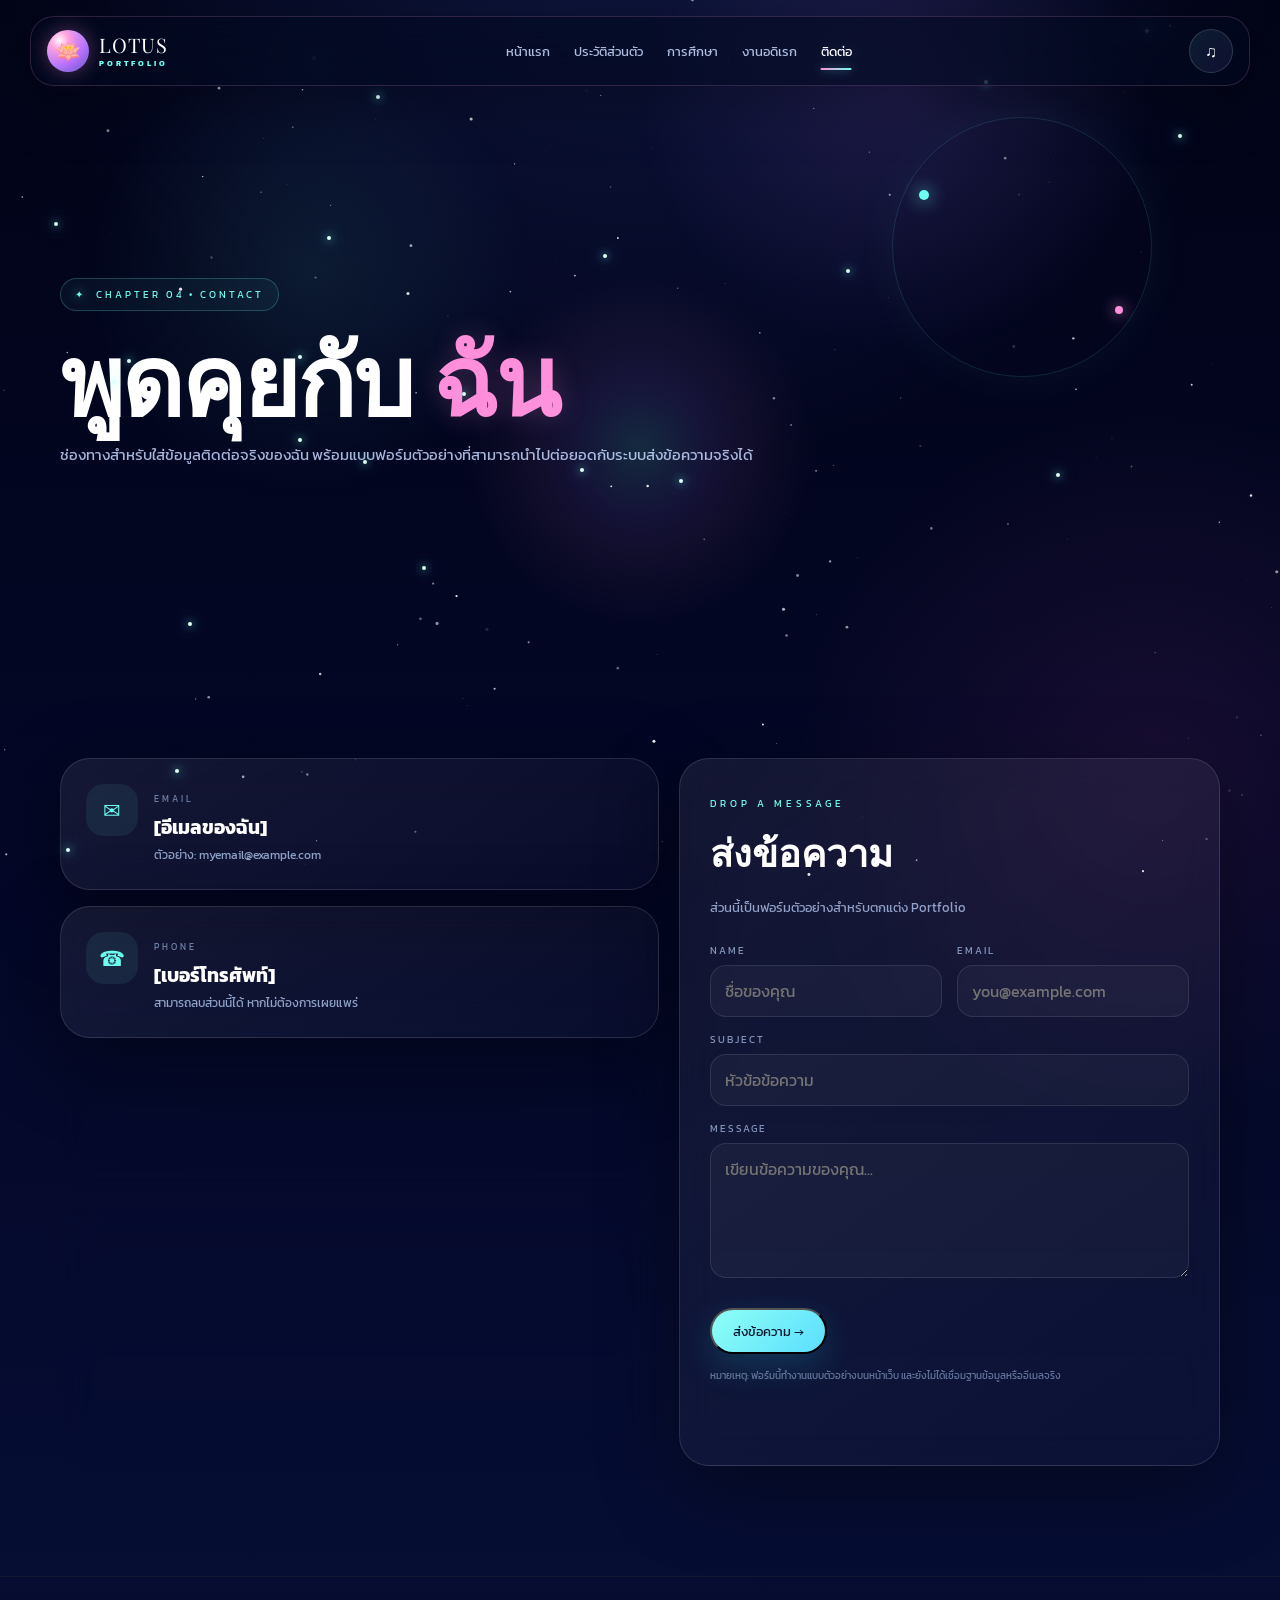
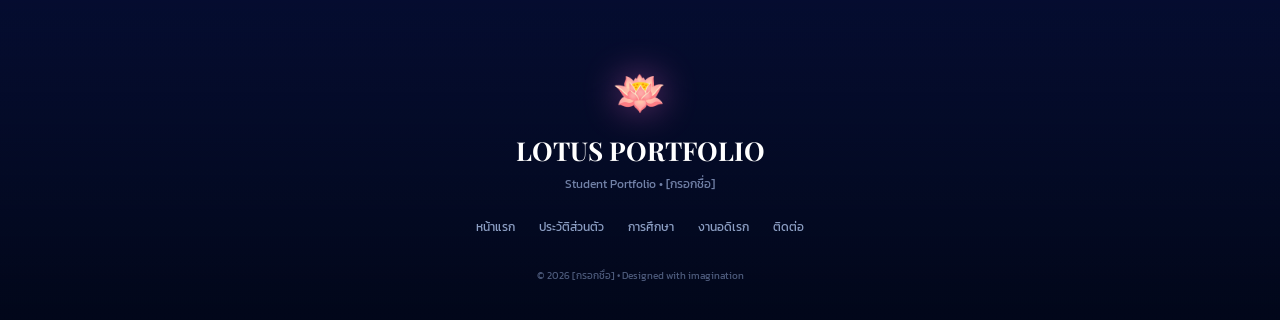
==== commit d32b6797: "Update contact.html" ====
--- a/contact.html
+++ b/contact.html
@@ -1,1653 +1,2289 @@
 <!DOCTYPE html>
 <html lang="th">
-
 <head>
-
-<meta charset="UTF-8">
-
-<meta
-    name="viewport"
-    content="width=device-width, initial-scale=1.0"
->
-
-<title>
-    ติดต่อ | LOTUS PORTFOLIO
-</title>
-
-<style>
-
-@import url(
-'https://fonts.googleapis.com/css2?family=Kanit:wght@300;400;500;600;700&family=Playfair+Display:wght@400;500;600;700&display=swap'
-);
+    <meta charset="UTF-8">
+    <meta name="viewport" content="width=device-width, initial-scale=1.0">
+    <meta name="description" content="LOTUS PORTFOLIO - Interactive Student Portfolio">
+    <title>LOTUS PORTFOLIO | Contact</title>
+    <style>
+
+@import url('https://fonts.googleapis.com/css2?family=Kanit:wght@300;400;500;600;700&family=Playfair+Display:wght@400;500;600;700&display=swap');
 
 :root{
-
+    --night:#03051c;
+    --night2:#05082a;
+    --deep:#07102e;
+    --deep2:#0a1740;
+    --blue:#10285a;
+    --blue2:#1f4e9a;
     --cyan:#6ffff1;
+    --aqua:#25dfff;
     --pink:#ff8edb;
+    --pink2:#ff5fc8;
     --purple:#a978ff;
-
-}
-
-*{
-
-    margin:0;
-    padding:0;
-
-    box-sizing:border-box;
-
-}
+    --purple2:#7445ff;
+    --gold:#ffd98a;
+    --white:#ffffff;
+    --soft:#dce7ff;
+    --muted:#91a0c8;
+    --green:#6ac58d;
+    --glass:rgba(255,255,255,.055);
+    --glass2:rgba(255,255,255,.085);
+    --line:rgba(255,255,255,.12);
+    --shadow:0 25px 80px rgba(0,0,0,.38);
+    --ease:cubic-bezier(.2,.72,.25,1);
+}
+
+*{margin:0;padding:0;box-sizing:border-box}
 
 html{
-
     scroll-behavior:smooth;
-
+    background:#020412;
 }
 
 body{
-
-    font-family:
-        "Kanit",
-        sans-serif;
-
+    min-height:100vh;
+    overflow-x:hidden;
+    color:var(--white);
+    font-family:"Kanit",sans-serif;
+    background:
+        radial-gradient(circle at 50% -10%, rgba(74,109,255,.20), transparent 30%),
+        radial-gradient(circle at 90% 40%, rgba(255,94,202,.08), transparent 22%),
+        linear-gradient(180deg,#020417 0%,#040727 45%,#07113a 100%);
+}
+
+a{color:inherit}
+button,input,textarea{font:inherit}
+
+::selection{
+    color:#041125;
+    background:var(--cyan);
+}
+
+::-webkit-scrollbar{width:8px}
+::-webkit-scrollbar-track{background:#020615}
+::-webkit-scrollbar-thumb{
+    background:linear-gradient(180deg,var(--pink),var(--purple),var(--cyan));
+    border-radius:30px;
+}
+
+body::before{
+    content:"";
+    position:fixed;
+    inset:0;
+    pointer-events:none;
+    z-index:0;
+    background:
+        linear-gradient(rgba(255,255,255,.012) 1px,transparent 1px),
+        linear-gradient(90deg,rgba(255,255,255,.012) 1px,transparent 1px);
+    background-size:80px 80px;
+    mask-image:linear-gradient(to bottom,rgba(0,0,0,.35),transparent 75%);
+}
+
+#spaceCanvas{
+    position:fixed;
+    inset:0;
+    width:100%;
+    height:100%;
+    pointer-events:none;
+    z-index:1;
+    opacity:.92;
+}
+
+#mouseGlow{
+    position:fixed;
+    left:50%;
+    top:50%;
+    width:340px;
+    height:340px;
+    border-radius:50%;
+    transform:translate(-50%,-50%);
+    pointer-events:none;
+    z-index:9999;
+    background:
+        radial-gradient(circle,
+            rgba(111,255,241,.15) 0%,
+            rgba(169,120,255,.10) 28%,
+            rgba(255,142,219,.05) 45%,
+            transparent 72%);
+    filter:blur(5px);
+    mix-blend-mode:screen;
+}
+
+.progress-bar{
+    position:fixed;
+    left:0;
+    top:0;
+    width:100%;
+    height:3px;
+    z-index:2000;
+    pointer-events:none;
+}
+.progress-bar span{
+    display:block;
+    width:0%;
+    height:100%;
+    background:linear-gradient(90deg,var(--cyan),var(--purple),var(--pink));
+    box-shadow:0 0 14px rgba(111,255,241,.45);
+}
+
+.site-header{
+    position:fixed;
+    left:0;
+    top:16px;
+    width:100%;
+    z-index:1500;
+    padding:0 18px;
+}
+
+.navbar{
+    position:relative;
+    width:min(1220px,100%);
+    margin:auto;
+    display:flex;
+    align-items:center;
+    justify-content:space-between;
+    gap:18px;
+    padding:12px 16px;
+    border:1px solid rgba(255,160,230,.17);
+    border-radius:24px;
+    background:rgba(3,9,31,.58);
+    backdrop-filter:blur(22px);
+    -webkit-backdrop-filter:blur(22px);
+    box-shadow:0 16px 60px rgba(0,0,0,.25);
+    transition:.35s var(--ease);
+}
+.navbar.scrolled{
+    background:rgba(3,8,27,.88);
+    border-color:rgba(111,255,241,.22);
+    box-shadow:0 18px 60px rgba(0,0,0,.38);
+}
+
+.logo{
+    display:flex;
+    align-items:center;
+    gap:10px;
+    text-decoration:none;
+    min-width:max-content;
+}
+.logo-icon{
+    width:42px;
+    height:42px;
+    display:grid;
+    place-items:center;
+    border-radius:50%;
+    font-size:21px;
+    background:
+        radial-gradient(circle at 30% 25%,#fff6fd 0,#ff9cdf 22%,#b26cff 58%,#4330ac 100%);
+    box-shadow:
+        0 0 20px rgba(255,142,219,.34),
+        inset 0 0 12px rgba(255,255,255,.25);
+}
+.logo-text{
+    font-family:"Playfair Display",serif;
+    font-size:20px;
+    line-height:1;
+    letter-spacing:1px;
+}
+.logo-text strong{
+    display:block;
+    margin-top:4px;
+    color:var(--cyan);
+    font-family:"Kanit",sans-serif;
+    font-size:8px;
+    letter-spacing:3px;
+}
+
+.nav-links{
+    display:flex;
+    align-items:center;
+    gap:24px;
+}
+.nav-links a{
+    position:relative;
+    text-decoration:none;
+    color:#aebde0;
+    font-size:13px;
+    transition:.3s;
+}
+.nav-links a::after{
+    content:"";
+    position:absolute;
+    left:50%;
+    bottom:-9px;
+    width:0;
+    height:2px;
+    transform:translateX(-50%);
+    border-radius:99px;
+    background:linear-gradient(90deg,var(--pink),var(--cyan));
+    box-shadow:0 0 10px rgba(111,255,241,.55);
+    transition:.35s var(--ease);
+}
+.nav-links a:hover,
+.nav-links a.active{
     color:#fff;
-
+    text-shadow:0 0 16px rgba(111,255,241,.25);
+}
+.nav-links a:hover::after,
+.nav-links a.active::after{
+    width:100%;
+}
+
+.music-toggle{
+    width:44px;
+    height:44px;
+    display:grid;
+    place-items:center;
+    border-radius:50%;
+    border:1px solid rgba(255,255,255,.14);
+    background:linear-gradient(135deg,rgba(111,255,241,.09),rgba(169,120,255,.09));
+    color:#fff;
+    cursor:pointer;
+    transition:.35s var(--ease);
+}
+.music-toggle:hover{
+    transform:scale(1.07) rotate(4deg);
+    border-color:rgba(111,255,241,.38);
+    box-shadow:0 0 28px rgba(111,255,241,.18);
+}
+.music-toggle.playing{
+    animation:musicPulse 1.7s ease-in-out infinite alternate;
+}
+@keyframes musicPulse{
+    from{box-shadow:0 0 6px rgba(111,255,241,.1)}
+    to{box-shadow:0 0 28px rgba(255,142,219,.28)}
+}
+
+.page{
+    position:relative;
+    z-index:5;
     min-height:100vh;
-
-    overflow-x:hidden;
-
+}
+
+.page-hero{
+    position:relative;
+    min-height:72vh;
+    padding:180px 24px 80px;
+    display:flex;
+    align-items:flex-end;
+    overflow:hidden;
+}
+
+.page-hero::before{
+    content:"";
+    position:absolute;
+    inset:0;
     background:
-
-        radial-gradient(
-            circle at 50% 0%,
-            #17245a,
-            #070b26 45%,
-            #02030e 100%
-        );
-
-}
-
-::-webkit-scrollbar{
-
-    width:8px;
-
-}
-
-::-webkit-scrollbar-thumb{
-
+        radial-gradient(circle at 70% 15%,rgba(169,120,255,.13),transparent 25%),
+        radial-gradient(circle at 24% 42%,rgba(111,255,241,.08),transparent 22%);
+    pointer-events:none;
+}
+
+.hero-inner{
+    width:min(1160px,100%);
+    margin:auto;
+    position:relative;
+}
+
+.kicker{
+    display:inline-flex;
+    align-items:center;
+    gap:10px;
+    padding:8px 14px;
+    border-radius:999px;
+    border:1px solid rgba(111,255,241,.22);
+    color:var(--cyan);
+    background:rgba(111,255,241,.045);
+    font-size:10px;
+    letter-spacing:3px;
+}
+
+.kicker::before{
+    content:"✦";
+    text-shadow:0 0 12px var(--cyan);
+}
+
+.page-title{
+    margin-top:18px;
+    max-width:940px;
+    font-family:"Playfair Display",serif;
+    font-size:clamp(48px,8vw,96px);
+    line-height:.98;
+    letter-spacing:-2px;
+}
+
+.page-title .accent{
+    color:var(--pink);
+    text-shadow:0 0 26px rgba(255,142,219,.22);
+}
+.page-subtitle{
+    max-width:700px;
+    margin-top:18px;
+    color:#a7b7dc;
+    font-size:15px;
+    line-height:1.9;
+}
+
+.page-orbit{
+    position:absolute;
+    right:10%;
+    top:18%;
+    width:260px;
+    height:260px;
+    border-radius:50%;
+    border:1px solid rgba(111,255,241,.13);
+    box-shadow:0 0 50px rgba(111,255,241,.05);
+    animation:spin 16s linear infinite;
+}
+.page-orbit::before,
+.page-orbit::after{
+    content:"";
+    position:absolute;
+    border-radius:50%;
+}
+.page-orbit::before{
+    width:10px;height:10px;left:10%;top:28%;
+    background:var(--cyan);
+    box-shadow:0 0 18px var(--cyan);
+}
+.page-orbit::after{
+    width:8px;height:8px;right:11%;bottom:24%;
+    background:var(--pink);
+    box-shadow:0 0 15px var(--pink);
+}
+@keyframes spin{to{transform:rotate(360deg)}}
+
+.section{
+    width:min(1160px,calc(100% - 40px));
+    margin:auto;
+    padding:110px 0;
+}
+
+.section-heading{
+    max-width:780px;
+    margin:0 auto 52px;
+    text-align:center;
+}
+.section-heading small{
+    color:var(--cyan);
+    font-size:10px;
+    letter-spacing:4px;
+}
+.section-heading h2{
+    margin-top:10px;
+    font-family:"Playfair Display",serif;
+    font-size:clamp(34px,5vw,58px);
+}
+.section-heading p{
+    margin-top:12px;
+    color:var(--muted);
+    line-height:1.8;
+    font-size:13px;
+}
+
+.glass{
+    position:relative;
+    border:1px solid var(--line);
+    border-radius:30px;
+    background:
+        linear-gradient(145deg,rgba(255,255,255,.07),rgba(255,255,255,.022));
+    backdrop-filter:blur(18px);
+    -webkit-backdrop-filter:blur(18px);
+    box-shadow:var(--shadow);
+    overflow:hidden;
+}
+
+.glass::before{
+    content:"";
+    position:absolute;
+    inset:0;
     background:
         linear-gradient(
-            var(--pink),
-            var(--cyan)
+            120deg,
+            transparent 20%,
+            rgba(255,255,255,.045) 48%,
+            transparent 78%
         );
-
-    border-radius:20px;
-
-}
-
-/* =========================================================
-MOUSE GLOW
-========================================================= */
-
-#mouseGlow{
-
+    transform:translateX(-100%);
+    transition:1s var(--ease);
+    pointer-events:none;
+}
+.glass:hover::before{transform:translateX(100%)}
+
+.reveal{
+    opacity:0;
+    transform:translateY(38px);
+    transition:
+        opacity .9s var(--ease),
+        transform .9s var(--ease);
+}
+.reveal.visible{
+    opacity:1;
+    transform:translateY(0);
+}
+
+.tilt{
+    transform-style:preserve-3d;
+    transition:
+        transform .18s ease,
+        border-color .35s,
+        box-shadow .35s;
+}
+.tilt:hover{
+    border-color:rgba(111,255,241,.25);
+}
+
+.btn-row{
+    display:flex;
+    flex-wrap:wrap;
+    gap:14px;
+    margin-top:30px;
+}
+.btn{
+    display:inline-flex;
+    align-items:center;
+    justify-content:center;
+    gap:9px;
+    min-height:46px;
+    padding:0 21px;
+    border-radius:999px;
+    text-decoration:none;
+    font-size:13px;
+    transition:.35s var(--ease);
+}
+.btn-primary{
+    color:#061329;
+    background:linear-gradient(135deg,#8efff5,#5bdfff);
+    box-shadow:0 12px 35px rgba(37,223,255,.17);
+}
+.btn-primary:hover{
+    transform:translateY(-4px);
+    box-shadow:0 17px 40px rgba(37,223,255,.28);
+}
+.btn-secondary{
+    color:#fff;
+    border:1px solid rgba(255,142,219,.26);
+    background:rgba(255,255,255,.035);
+}
+.btn-secondary:hover{
+    transform:translateY(-4px);
+    border-color:rgba(255,142,219,.48);
+    background:rgba(255,142,219,.06);
+}
+
+.image-frame{
+    position:relative;
+    aspect-ratio:4/5;
+    border-radius:26px;
+    overflow:hidden;
+    border:1px solid rgba(255,255,255,.12);
+    background:linear-gradient(145deg,#0c1748,#090f30);
+}
+.image-frame img{
+    width:100%;
+    height:100%;
+    object-fit:cover;
+    display:block;
+}
+.image-frame .fallback{
+    position:absolute;
+    inset:0;
+    display:grid;
+    place-items:center;
+    padding:20px;
+    text-align:center;
+    color:#7f8fb6;
+    background:
+        radial-gradient(circle at 50% 20%,rgba(255,142,219,.10),transparent 30%),
+        linear-gradient(160deg,#09143a,#04091f);
+}
+.image-frame .fallback span{
+    display:block;
+    margin-bottom:8px;
+    font-size:36px;
+}
+
+.stat-grid{
+    display:grid;
+    grid-template-columns:repeat(3,1fr);
+    gap:16px;
+}
+.stat-card{
+    padding:22px 18px;
+    text-align:center;
+}
+.stat-card strong{
+    display:block;
+    color:var(--pink);
+    font-family:"Playfair Display",serif;
+    font-size:34px;
+}
+.stat-card span{
+    color:#7b8db8;
+    font-size:10px;
+    letter-spacing:2px;
+}
+
+.info-grid{
+    display:grid;
+    grid-template-columns:repeat(2,1fr);
+    gap:18px;
+}
+.info-card{
+    padding:25px;
+    min-height:130px;
+}
+.info-card small{
+    display:block;
+    color:var(--cyan);
+    font-size:9px;
+    letter-spacing:3px;
+}
+.info-card h3{
+    margin-top:8px;
+    font-size:21px;
+}
+.info-card p{
+    margin-top:7px;
+    color:#8da0c8;
+    line-height:1.8;
+    font-size:12px;
+}
+
+.footer{
+    position:relative;
+    z-index:6;
+    padding:84px 20px 35px;
+    text-align:center;
+    border-top:1px solid rgba(142,178,255,.10);
+    background:linear-gradient(180deg,rgba(2,7,26,.1),rgba(1,5,18,.8));
+}
+.footer-lotus{
+    font-size:43px;
+    filter:drop-shadow(0 0 18px rgba(255,110,210,.46));
+    animation:footerFloat 4s ease-in-out infinite;
+}
+.footer h3{
+    margin-top:8px;
+    font-family:"Playfair Display",serif;
+    font-size:26px;
+}
+.footer p{
+    margin-top:7px;
+    color:#7282a8;
+    font-size:12px;
+}
+.footer-links{
+    display:flex;
+    justify-content:center;
+    flex-wrap:wrap;
+    gap:24px;
+    margin:25px 0;
+}
+.footer-links a{
+    color:#8da0c5;
+    text-decoration:none;
+    font-size:12px;
+    transition:.3s;
+}
+.footer-links a:hover{color:var(--cyan)}
+.footer small{color:#4d5b7c;font-size:10px}
+@keyframes footerFloat{
+    0%,100%{transform:translateY(0)}
+    50%{transform:translateY(-8px) rotate(2deg)}
+}
+
+/* ------------------------------ HOME ------------------------------ */
+
+.home-hero{
+    position:relative;
+    min-height:100vh;
+    padding:160px 6% 100px;
+    display:flex;
+    align-items:center;
+    overflow:hidden;
+}
+
+.home-hero::before{
+    content:"";
+    position:absolute;
+    inset:0;
+    background:
+        radial-gradient(circle at 73% 25%,rgba(169,120,255,.14),transparent 25%),
+        radial-gradient(circle at 22% 80%,rgba(255,95,200,.11),transparent 24%);
+}
+
+.home-content{
+    width:min(1180px,100%);
+    margin:auto;
+    position:relative;
+    z-index:5;
+    display:grid;
+    grid-template-columns:1fr 1fr;
+    gap:64px;
+    align-items:center;
+}
+
+.home-copy .eyebrow{
+    display:inline-flex;
+    align-items:center;
+    gap:8px;
+    padding:8px 15px;
+    border-radius:999px;
+    color:var(--cyan);
+    border:1px solid rgba(111,255,241,.24);
+    background:rgba(111,255,241,.045);
+    font-size:10px;
+    letter-spacing:2px;
+}
+.home-copy .chapter{
+    display:block;
+    margin-top:20px;
+    color:#8075a2;
+    font-size:10px;
+    letter-spacing:4px;
+}
+.home-copy h1{
+    margin-top:12px;
+    font-size:clamp(44px,6vw,77px);
+    line-height:1.07;
+    letter-spacing:-2px;
+}
+.home-copy h1 span{
+    color:var(--pink);
+    text-shadow:0 0 24px rgba(255,95,200,.26);
+}
+.role{
+    margin-top:18px;
+    color:var(--cyan);
+    font-size:11px;
+    letter-spacing:3px;
+}
+.description{
+    max-width:580px;
+    margin-top:17px;
+    color:#a6b5d6;
+    line-height:2;
+    font-size:14px;
+}
+
+.home-mini-info{
+    display:flex;
+    width:max-content;
+    max-width:100%;
+    margin-top:38px;
+    padding:15px 18px;
+    border-radius:22px;
+}
+.home-mini-info > div{
+    min-width:82px;
+    padding:0 17px;
+    text-align:center;
+}
+.home-mini-info > div + div{
+    border-left:1px solid rgba(140,175,235,.13);
+}
+.home-mini-info strong{
+    display:block;
+    font-family:"Playfair Display",serif;
+    color:var(--pink);
+    font-size:25px;
+}
+.home-mini-info span{
+    color:#7686ad;
+    font-size:8px;
+    letter-spacing:2px;
+}
+
+.home-lake{
+    position:relative;
+    height:600px;
+    display:grid;
+    place-items:center;
+    isolation:isolate;
+}
+.lake-glow{
+    position:absolute;
+    width:530px;
+    height:530px;
+    border-radius:50%;
+    background:
+        radial-gradient(circle,
+            rgba(255,113,210,.18),
+            rgba(70,220,255,.08) 38%,
+            transparent 70%);
+    filter:blur(10px);
+    animation:lakeGlow 5s ease-in-out infinite;
+}
+@keyframes lakeGlow{
+    0%,100%{transform:scale(.95);opacity:.7}
+    50%{transform:scale(1.07);opacity:1}
+}
+
+.lake-orbit{
+    position:absolute;
+    border:1px solid rgba(111,255,241,.24);
+    border-radius:50%;
+    transform:rotateX(68deg);
+    box-shadow:0 0 18px rgba(111,255,241,.03);
+}
+.lake-orbit.orbit-one{
+    width:520px;height:190px;
+    animation:orbitOne 12s linear infinite;
+}
+.lake-orbit.orbit-two{
+    width:430px;height:150px;
+    border-color:rgba(255,142,219,.24);
+    animation:orbitTwo 18s linear infinite reverse;
+}
+.lake-orbit.orbit-three{
+    width:350px;height:110px;
+    border-color:rgba(169,120,255,.16);
+    animation:orbitThree 24s linear infinite;
+}
+@keyframes orbitOne{
+    from{transform:rotateX(68deg) rotateZ(0)}
+    to{transform:rotateX(68deg) rotateZ(360deg)}
+}
+@keyframes orbitTwo{
+    from{transform:rotateX(68deg) rotateZ(0)}
+    to{transform:rotateX(68deg) rotateZ(-360deg)}
+}
+@keyframes orbitThree{
+    from{transform:rotateX(68deg) rotateZ(0)}
+    to{transform:rotateX(68deg) rotateZ(360deg)}
+}
+
+.lake-water{
+    position:absolute;
+    bottom:64px;
+    width:520px;
+    height:125px;
+}
+.lake-water span{
+    position:absolute;
+    left:50%;
+    top:20px;
+    transform:translateX(-50%);
+    border:1px solid rgba(111,255,241,.26);
+    border-radius:50%;
+}
+.lake-water span:nth-child(1){width:480px;height:72px}
+.lake-water span:nth-child(2){width:355px;height:51px}
+.lake-water span:nth-child(3){width:235px;height:34px}
+.lake-water span:nth-child(4){width:125px;height:19px}
+
+.lake-lotus{
+    position:relative;
+    z-index:12;
+    width:270px;
+    height:170px;
+    filter:
+        drop-shadow(0 0 15px rgba(255,255,255,.12))
+        drop-shadow(0 0 28px rgba(255,105,205,.47))
+        drop-shadow(0 0 55px rgba(169,120,255,.15));
+    animation:mainLotusFloat 4s ease-in-out infinite;
+}
+@keyframes mainLotusFloat{
+    0%,100%{transform:translateY(0)}
+    50%{transform:translateY(-15px)}
+}
+
+.lake-lotus .petal,
+.opening-lotus .petal{
+    position:absolute;
+    width:85px;
+    height:135px;
+    left:50%;
+    bottom:0;
+    transform-origin:50% 100%;
+    border-radius:70% 70% 25% 25%;
+    background:
+        linear-gradient(180deg,
+            #fff8ff 0%,
+            #ffe7f7 20%,
+            #ffb8e7 46%,
+            #e978cf 70%,
+            #c351b1 100%);
+    border:1px solid rgba(255,255,255,.20);
+    box-shadow:
+        inset 0 7px 14px rgba(255,255,255,.44),
+        inset 0 -14px 18px rgba(156,45,137,.14),
+        0 0 12px rgba(255,142,219,.12);
+}
+.lake-lotus .petal::before,
+.opening-lotus .petal::before{
+    content:"";
+    position:absolute;
+    width:38%;height:73%;
+    left:24%;top:7%;
+    border-radius:70% 70% 40% 40%;
+    background:linear-gradient(180deg,rgba(255,255,255,.40),rgba(255,255,255,.04),transparent);
+}
+.lake-lotus .p1,
+.opening-lotus .p1{
+    transform:translateX(-50%) rotate(0) scale(1.05);
+    z-index:5;
+}
+.lake-lotus .p2,
+.opening-lotus .p2{
+    transform:translateX(-50%) rotate(-32deg) scale(.90);
+    z-index:4;
+}
+.lake-lotus .p3,
+.opening-lotus .p3{
+    transform:translateX(-50%) rotate(32deg) scale(.90);
+    z-index:4;
+}
+.lake-lotus .p4,
+.opening-lotus .p4{
+    transform:translateX(-50%) rotate(-58deg) scale(.72);
+    z-index:2;
+}
+.lake-lotus .p5,
+.opening-lotus .p5{
+    transform:translateX(-50%) rotate(58deg) scale(.72);
+    z-index:2;
+}
+.lake-lotus .p6,
+.opening-lotus .p6{
+    transform:translateX(-50%) rotate(90deg) scale(.55);
+    z-index:6;
+}
+
+.lotus-center{
+    position:absolute;
+    left:50%;
+    bottom:12px;
+    width:42px;
+    height:42px;
+    transform:translateX(-50%);
+    border-radius:50%;
+    background:
+        radial-gradient(circle at 33% 28%,
+            #fffde9 0%,
+            #fff6ad 22%,
+            #ffd66f 48%,
+            #ffab6d 68%,
+            #ff78bc 100%);
+    box-shadow:
+        0 0 10px rgba(255,250,190,.85),
+        0 0 22px rgba(255,214,120,.72),
+        0 0 42px rgba(255,124,192,.32);
+    z-index:20;
+    animation:centerGlow 2.5s ease-in-out infinite;
+}
+@keyframes centerGlow{
+    0%,100%{transform:translateX(-50%) scale(.96);filter:brightness(1)}
+    50%{transform:translateX(-50%) scale(1.06);filter:brightness(1.10)}
+}
+
+.leaf{
+    position:absolute;
+    width:150px;
+    height:92px;
+    border-radius:80% 20% 80% 20%;
+    background:
+        radial-gradient(circle at 44% 43%,#6eac6c,#1d674d 60%,#0a332d);
+    box-shadow:
+        inset 0 0 20px rgba(180,255,190,.08),
+        0 0 25px rgba(20,180,130,.14);
+    animation:leafFloat 5s ease-in-out infinite;
+}
+.leaf::before{
+    content:"";
+    position:absolute;
+    left:50%;
+    top:11%;
+    width:2px;height:78%;
+    background:rgba(202,255,212,.26);
+    transform:rotate(30deg);
+}
+.leaf::after{
+    content:"";
+    position:absolute;
+    left:13%;top:50%;
+    width:75%;height:2px;
+    background:rgba(202,255,212,.16);
+    transform:rotate(-8deg);
+}
+.leaf-left{left:1%;bottom:126px;transform:rotate(-18deg)}
+.leaf-right{right:0;bottom:165px;transform:rotate(18deg) scale(.84);animation-delay:1.3s}
+@keyframes leafFloat{
+    0%,100%{translate:0 0}
+    50%{translate:0 -9px}
+}
+
+.lake-light{
+    position:absolute;
+    color:#fff;
+    text-shadow:0 0 10px #fff,0 0 25px var(--cyan);
+    animation:twinkle 2.4s ease-in-out infinite;
+    z-index:13;
+}
+.light-1{top:19%;right:16%}
+.light-2{top:34%;left:11%;animation-delay:.8s}
+.light-3{bottom:20%;right:17%;animation-delay:.3s}
+.light-4{top:50%;left:20%;animation-delay:1.2s}
+@keyframes twinkle{
+    0%,100%{opacity:.25;transform:scale(.65)}
+    50%{opacity:1;transform:scale(1.35)}
+}
+
+.lake-label{
+    position:absolute;
+    right:-3px;
+    bottom:18px;
+    display:flex;
+    align-items:center;
+    gap:11px;
+    padding:12px 17px;
+    border:1px solid rgba(255,142,219,.23);
+    border-radius:18px;
+    background:rgba(10,20,50,.58);
+    backdrop-filter:blur(15px);
+    box-shadow:0 15px 40px rgba(0,0,0,.18);
+}
+.lake-label > span{font-size:27px}
+.lake-label strong{
+    display:block;
+    color:var(--pink);
+    font-family:"Playfair Display",serif;
+    font-size:13px;
+    letter-spacing:2px;
+}
+.lake-label small{color:#7485ad;font-size:9px}
+
+.chapter-grid{
+    width:min(1100px,100%);
+    margin:auto;
+    display:grid;
+    grid-template-columns:repeat(3,1fr);
+    gap:20px;
+}
+.chapter-card{
+    position:relative;
+    min-height:285px;
+    padding:32px;
+    border-radius:28px;
+    text-decoration:none;
+    color:#fff;
+    overflow:hidden;
+}
+.chapter-card::before{
+    content:"";
+    position:absolute;
+    width:220px;height:220px;
+    right:-95px;top:-95px;
+    border-radius:50%;
+    filter:blur(14px);
+    opacity:.45;
+    transition:.45s;
+}
+.chapter-card:hover::before{transform:scale(1.28)}
+.chapter-card.blue-card::before{background:radial-gradient(circle,rgba(111,255,241,.18),transparent 70%)}
+.chapter-card.purple-card::before{background:radial-gradient(circle,rgba(169,120,255,.18),transparent 70%)}
+.chapter-card.pink-card::before{background:radial-gradient(circle,rgba(255,142,219,.18),transparent 70%)}
+
+.chapter-icon{
+    width:58px;
+    height:58px;
+    display:grid;
+    place-items:center;
+    border-radius:18px;
+    font-size:24px;
+    margin-bottom:28px;
+}
+.blue-card .chapter-icon{
+    color:var(--cyan);
+    background:rgba(111,255,241,.08);
+    box-shadow:0 0 25px rgba(111,255,241,.08);
+}
+.purple-card .chapter-icon{
+    color:#d8c5ff;
+    background:rgba(169,120,255,.09);
+}
+.pink-card .chapter-icon{
+    color:#ffb2e4;
+    background:rgba(255,142,219,.09);
+}
+.chapter-card small{color:#7183ad;letter-spacing:2px;font-size:9px}
+.chapter-card h3{
+    margin-top:8px;
+    font-family:"Playfair Display",serif;
+    font-size:26px;
+}
+.chapter-card p{
+    margin-top:10px;
+    max-width:320px;
+    color:#93a6ce;
+    line-height:1.8;
+    font-size:13px;
+}
+.chapter-card strong{
+    position:absolute;
+    left:32px;
+    bottom:28px;
+    color:var(--cyan);
+    font-size:11px;
+    letter-spacing:1px;
+}
+
+/* ------------------------------ OPENING ------------------------------ */
+
+.opening-control{display:none}
+.opening-screen{
     position:fixed;
-
-    width:320px;
-    height:320px;
-
+    inset:0;
+    z-index:50000;
+    display:flex;
+    align-items:center;
+    justify-content:center;
+    overflow:hidden;
+    background:#02030e;
+    transition:
+        opacity 1.15s var(--ease),
+        visibility 1.15s var(--ease),
+        transform 1.15s var(--ease);
+}
+body.opened .opening-screen{
+    opacity:0;
+    visibility:hidden;
+    pointer-events:none;
+    transform:scale(1.07);
+}
+.opening-bg{
+    position:absolute;
+    inset:0;
+    background:
+        radial-gradient(circle at 50% 60%,rgba(255,130,220,.20),transparent 22%),
+        radial-gradient(circle at 25% 27%,rgba(40,170,255,.13),transparent 28%),
+        linear-gradient(180deg,#03051b 0%,#08173c 48%,#061a36 72%,#020814 100%);
+}
+.opening-stars{
+    position:absolute;
+    inset:0;
+}
+.opening-stars i{
+    position:absolute;
+    color:#fff;
+    font-style:normal;
+    text-shadow:0 0 10px #fff,0 0 20px var(--cyan);
+    animation:openingStar 2.5s ease-in-out infinite;
+}
+.opening-stars i:nth-child(1){left:11%;top:14%;font-size:18px}
+.opening-stars i:nth-child(2){left:78%;top:18%;font-size:14px;animation-delay:.7s}
+.opening-stars i:nth-child(3){left:50%;top:9%;font-size:11px;animation-delay:1.1s}
+.opening-stars i:nth-child(4){left:20%;top:37%;font-size:20px;animation-delay:.2s}
+.opening-stars i:nth-child(5){left:88%;top:32%;font-size:17px;animation-delay:1.3s}
+.opening-stars i:nth-child(6){left:63%;top:25%;font-size:10px;animation-delay:.5s}
+.opening-stars i:nth-child(7){left:35%;top:19%;font-size:9px;animation-delay:1.5s}
+.opening-stars i:nth-child(8){left:71%;top:42%;font-size:11px;animation-delay:.9s}
+@keyframes openingStar{
+    0%,100%{opacity:.25;transform:scale(.7)}
+    50%{opacity:1;transform:scale(1.4)}
+}
+
+.opening-moon{
+    position:absolute;
+    top:10%;
+    left:9%;
+    width:112px;
+    height:112px;
     border-radius:50%;
-
+    background:
+        radial-gradient(circle at 35% 32%,#fff,#ffeaf9 40%,#c2c9ef 74%);
+    box-shadow:
+        0 0 30px rgba(255,255,255,.38),
+        0 0 82px rgba(255,160,230,.15);
+    animation:moonFloat 6s ease-in-out infinite;
+}
+.opening-moon::after{
+    content:"";
+    position:absolute;
+    inset:0;
+    border-radius:50%;
+    background:
+        radial-gradient(circle at 24% 36%,rgba(86,99,138,.10) 0 7px,transparent 8px),
+        radial-gradient(circle at 64% 54%,rgba(86,99,138,.08) 0 10px,transparent 11px),
+        radial-gradient(circle at 48% 24%,rgba(86,99,138,.06) 0 6px,transparent 7px);
+}
+@keyframes moonFloat{
+    0%,100%{translate:0 0}
+    50%{translate:0 -12px}
+}
+
+.opening-mist{
+    position:absolute;
+    width:600px;height:180px;
+    border-radius:50%;
+    filter:blur(36px);
+    background:rgba(140,190,255,.11);
+    animation:mistMove 8s ease-in-out infinite;
+}
+.mist-left{left:-180px;bottom:21%}
+.mist-right{right:-180px;bottom:28%;animation-delay:2.8s}
+@keyframes mistMove{
+    0%,100%{translate:0 0}
+    50%{translate:80px 0}
+}
+
+.opening-water{
+    position:absolute;
+    left:0;right:0;bottom:0;
+    height:39%;
+    background:
+        linear-gradient(180deg,rgba(20,104,130,.25),rgba(2,15,35,.95));
+    border-top:1px solid rgba(100,255,245,.16);
+}
+.opening-ripple{
+    position:absolute;
+    left:50%;
+    top:10%;
+    transform:translateX(-50%);
+    border:1px solid rgba(120,255,245,.3);
+    border-radius:50%;
+}
+.ripple-1{width:430px;height:74px;animation:waterRipple 4.2s infinite}
+.ripple-2{width:310px;height:53px;animation:waterRipple 4.2s 1s infinite}
+.ripple-3{width:185px;height:34px;animation:waterRipple 4.2s 2s infinite}
+@keyframes waterRipple{
+    0%,100%{opacity:.15;transform:translateX(-50%) scale(.82)}
+    50%{opacity:.8;transform:translateX(-50%) scale(1.12)}
+}
+
+.opening-lotus{
+    position:absolute;
+    left:50%;
+    bottom:24%;
+    width:210px;height:120px;
+    transform:translateX(-50%);
+    filter:
+        drop-shadow(0 0 16px rgba(255,255,255,.12))
+        drop-shadow(0 0 23px rgba(255,105,205,.50))
+        drop-shadow(0 0 52px rgba(169,120,255,.16));
+    animation:openingLotusFloat 4s ease-in-out infinite;
+}
+@keyframes openingLotusFloat{
+    0%,100%{transform:translateX(-50%) translateY(0)}
+    50%{transform:translateX(-50%) translateY(-12px)}
+}
+
+.opening-content{
+    position:relative;
+    z-index:10;
+    margin-top:-245px;
+    text-align:center;
+}
+.opening-small{
+    color:var(--cyan);
+    font-size:11px;
+    letter-spacing:5px;
+}
+.opening-content h1{
+    margin-top:14px;
+    font-family:"Playfair Display",serif;
+    font-size:clamp(58px,10vw,114px);
+    line-height:.90;
+    letter-spacing:4px;
+    text-shadow:0 0 28px rgba(255,142,219,.18);
+}
+.opening-content h1 span{
+    display:block;
+    margin-top:6px;
+    font-size:.44em;
+    color:var(--cyan);
+    letter-spacing:11px;
+}
+.opening-content p{
+    margin-top:22px;
+    color:#d6c9e3;
+    font-family:"Playfair Display",serif;
+    font-style:italic;
+    font-size:20px;
+}
+.opening-line{
+    width:100px;
+    height:1px;
+    margin:22px auto;
+    background:linear-gradient(90deg,transparent,var(--pink),transparent);
+}
+.opening-content small{
+    color:#7e8caf;
+    letter-spacing:3px;
+    font-size:9px;
+}
+.enter-button{
+    position:absolute;
+    left:50%;
+    bottom:9%;
+    z-index:20;
+    transform:translateX(-50%);
+    display:inline-flex;
+    align-items:center;
+    gap:10px;
+    padding:14px 28px;
+    border-radius:999px;
+    border:1px solid rgba(111,255,241,.48);
+    background:rgba(8,31,50,.48);
+    color:#fff;
+    cursor:pointer;
+    backdrop-filter:blur(14px);
+    box-shadow:0 0 20px rgba(111,255,241,.10);
+    transition:.35s var(--ease);
+    font-size:12px;
+    letter-spacing:2px;
+}
+.enter-button:hover{
+    transform:translateX(-50%) translateY(-5px);
+    border-color:rgba(111,255,241,.72);
+    box-shadow:0 0 34px rgba(111,255,241,.24);
+    background:linear-gradient(90deg,rgba(255,95,200,.20),rgba(60,235,255,.16));
+}
+.opening-hint{
+    position:absolute;
+    left:50%;
+    bottom:4%;
+    transform:translateX(-50%);
+    color:#6e7ea7;
+    font-size:8px;
+    letter-spacing:3px;
+}
+
+.particle-layer{
+    position:fixed;
+    inset:0;
+    z-index:4;
     pointer-events:none;
-
-    z-index:99999;
-
-    transform:
-        translate(-50%,-50%);
-
+    overflow:hidden;
+}
+.floating-petal{
+    position:absolute;
+    top:-50px;
+    font-size:18px;
+    color:#ffd6f4;
+    text-shadow:0 0 8px rgba(255,142,219,.60);
+    opacity:.7;
+    animation:petalFall linear infinite;
+}
+@keyframes petalFall{
+    0%{transform:translateY(-50px) translateX(0) rotate(0deg);opacity:0}
+    10%{opacity:.8}
+    55%{transform:translateY(55vh) translateX(70px) rotate(180deg)}
+    100%{transform:translateY(110vh) translateX(-80px) rotate(360deg);opacity:0}
+}
+.firefly{
+    position:fixed;
+    width:4px;height:4px;
+    border-radius:50%;
+    background:#dffff7;
+    box-shadow:0 0 8px var(--cyan),0 0 19px var(--cyan);
+    pointer-events:none;
+    z-index:4;
+    animation:fireflyMove var(--dur) ease-in-out infinite alternate;
+}
+@keyframes fireflyMove{
+    from{transform:translate(0,0) scale(.5);opacity:.18}
+    to{transform:translate(var(--dx),var(--dy)) scale(1.45);opacity:1}
+}
+.mouse-star{
+    position:fixed;
+    pointer-events:none;
+    z-index:99998;
+    color:#fff;
+    font-size:11px;
+    text-shadow:0 0 8px var(--cyan),0 0 15px var(--pink);
+    animation:mouseStar .8s ease-out forwards;
+}
+@keyframes mouseStar{
+    0%{opacity:1;transform:scale(.45) rotate(0)}
+    100%{opacity:0;transform:translate(var(--mx),var(--my)) scale(1.4) rotate(180deg)}
+}
+.click-ripple{
+    position:fixed;
+    pointer-events:none;
+    z-index:99997;
+    width:12px;height:12px;
+    border-radius:50%;
+    border:2px solid var(--cyan);
+    box-shadow:0 0 12px var(--cyan),0 0 24px var(--pink);
+    transform:translate(-50%,-50%);
+    animation:clickRipple .9s ease-out forwards;
+}
+@keyframes clickRipple{
+    0%{opacity:1;width:12px;height:12px}
+    100%{opacity:0;width:190px;height:190px}
+}
+
+.scroll-cue{
+    position:absolute;
+    left:50%;
+    bottom:28px;
+    transform:translateX(-50%);
+    display:flex;
+    flex-direction:column;
+    align-items:center;
+    gap:8px;
+    color:#6f81a9;
+    font-size:9px;
+    letter-spacing:3px;
+}
+.scroll-cue span{
+    width:23px;height:36px;
+    border:1px solid rgba(255,255,255,.15);
+    border-radius:999px;
+    position:relative;
+}
+.scroll-cue span::after{
+    content:"";
+    position:absolute;
+    left:50%;top:7px;
+    width:3px;height:7px;
+    border-radius:99px;
+    transform:translateX(-50%);
+    background:var(--cyan);
+    animation:scrollDot 1.7s infinite;
+}
+@keyframes scrollDot{
+    0%,100%{transform:translate(-50%,0);opacity:.25}
+    50%{transform:translate(-50%,10px);opacity:1}
+}
+
+/* ------------------------------ PROFILE ------------------------------ */
+
+.profile-layout{
+    display:grid;
+    grid-template-columns:.9fr 1.1fr;
+    gap:28px;
+    align-items:start;
+}
+.profile-panel{padding:30px}
+.profile-photo{
+    aspect-ratio:1/1.12;
+}
+.profile-name{
+    margin-top:22px;
+    font-family:"Playfair Display",serif;
+    font-size:36px;
+}
+.profile-role{
+    margin-top:7px;
+    color:var(--cyan);
+    font-size:11px;
+    letter-spacing:2px;
+}
+.profile-bio{
+    margin-top:16px;
+    color:#8fa1c7;
+    font-size:13px;
+    line-height:1.9;
+}
+.tag-row{
+    display:flex;
+    flex-wrap:wrap;
+    gap:9px;
+    margin-top:18px;
+}
+.tag{
+    padding:7px 11px;
+    border-radius:999px;
+    border:1px solid rgba(255,255,255,.10);
+    color:#a9b8db;
+    background:rgba(255,255,255,.035);
+    font-size:10px;
+}
+.quote-panel{
+    margin-top:18px;
+    padding:24px;
+}
+.quote-panel p{
+    font-family:"Playfair Display",serif;
+    font-size:22px;
+    line-height:1.55;
+}
+.quote-panel span{
+    display:block;
+    margin-top:10px;
+    color:#7081aa;
+    font-size:10px;
+    letter-spacing:2px;
+}
+.skill-list{display:grid;gap:15px}
+.skill{
+    padding:18px 20px;
+}
+.skill-top{
+    display:flex;
+    justify-content:space-between;
+    gap:10px;
+    color:#dce7ff;
+    font-size:12px;
+}
+.skill-top span{color:#7d8fb7}
+.skill-bar{
+    height:7px;
+    margin-top:11px;
+    border-radius:99px;
+    background:rgba(255,255,255,.06);
+    overflow:hidden;
+}
+.skill-bar i{
+    display:block;
+    height:100%;
+    width:var(--level);
+    border-radius:99px;
+    background:linear-gradient(90deg,var(--cyan),var(--purple),var(--pink));
+    box-shadow:0 0 14px rgba(111,255,241,.18);
+}
+
+/* ------------------------------ EDUCATION ------------------------------ */
+
+.timeline{
+    position:relative;
+    width:min(960px,100%);
+    margin:auto;
+}
+.timeline::before{
+    content:"";
+    position:absolute;
+    left:50%;
+    top:0;
+    bottom:0;
+    width:2px;
+    transform:translateX(-50%);
+    background:linear-gradient(180deg,transparent,var(--cyan),var(--purple),var(--pink),transparent);
+    box-shadow:0 0 15px rgba(111,255,241,.12);
+}
+.timeline-item{
+    position:relative;
+    width:50%;
+    padding:0 36px 55px;
+}
+.timeline-item:nth-child(odd){left:0;text-align:right}
+.timeline-item:nth-child(even){left:50%;text-align:left}
+.timeline-dot{
+    position:absolute;
+    top:10px;
+    width:15px;height:15px;
+    border-radius:50%;
+    background:var(--cyan);
+    box-shadow:0 0 0 6px rgba(111,255,241,.08),0 0 22px rgba(111,255,241,.35);
+}
+.timeline-item:nth-child(odd) .timeline-dot{right:-7px}
+.timeline-item:nth-child(even) .timeline-dot{left:-7px}
+.timeline-year{
+    color:var(--pink);
+    letter-spacing:2px;
+    font-size:10px;
+}
+.timeline-card{
+    margin-top:8px;
+    padding:24px;
+}
+.timeline-card h3{
+    font-family:"Playfair Display",serif;
+    font-size:24px;
+}
+.timeline-card p{
+    margin-top:8px;
+    color:#8ea1c8;
+    line-height:1.85;
+    font-size:12px;
+}
+.edu-gallery{
+    display:grid;
+    grid-template-columns:repeat(3,1fr);
+    gap:16px;
+}
+.gallery-card{
+    position:relative;
+    aspect-ratio:4/3;
+    overflow:hidden;
+    border-radius:22px;
+}
+.gallery-card img{
+    width:100%;
+    height:100%;
+    object-fit:cover;
+    display:block;
+    transition:.7s var(--ease);
+}
+.gallery-card:hover img{transform:scale(1.08)}
+.gallery-card figcaption{
+    position:absolute;
+    left:0;right:0;bottom:0;
+    padding:20px 16px 14px;
+    background:linear-gradient(180deg,transparent,rgba(1,6,24,.94));
+    color:#dce7ff;
+    font-size:11px;
+}
+
+/* ------------------------------ HOBBY ------------------------------ */
+
+.hobby-grid{
+    display:grid;
+    grid-template-columns:repeat(12,1fr);
+    gap:17px;
+}
+.hobby-card{
+    position:relative;
+    min-height:300px;
+    border-radius:26px;
+    overflow:hidden;
+}
+.hobby-card:nth-child(1){grid-column:span 7}
+.hobby-card:nth-child(2){grid-column:span 5}
+.hobby-card:nth-child(3){grid-column:span 4}
+.hobby-card:nth-child(4){grid-column:span 4}
+.hobby-card:nth-child(5){grid-column:span 4}
+.hobby-card:nth-child(6){grid-column:span 12}
+.hobby-card img{
+    width:100%;
+    height:100%;
+    object-fit:cover;
+    display:block;
+    transition:.8s var(--ease);
+}
+.hobby-card:hover img{transform:scale(1.06)}
+.hobby-overlay{
+    position:absolute;
+    inset:0;
+    display:flex;
+    flex-direction:column;
+    justify-content:flex-end;
+    padding:25px;
+    background:linear-gradient(180deg,transparent 36%,rgba(1,5,20,.88));
+}
+.hobby-overlay small{
+    color:var(--cyan);
+    font-size:9px;
+    letter-spacing:3px;
+}
+.hobby-overlay h3{
+    margin-top:5px;
+    font-family:"Playfair Display",serif;
+    font-size:25px;
+}
+.hobby-overlay p{
+    max-width:500px;
+    margin-top:7px;
+    color:#a2b2d2;
+    font-size:12px;
+    line-height:1.7;
+}
+.favorite{
+    display:grid;
+    grid-template-columns:1fr .95fr;
+    gap:20px;
+    align-items:center;
+}
+.favorite-copy{
+    padding:34px;
+}
+.favorite-copy small{
+    color:var(--pink);
+    letter-spacing:3px;
+    font-size:9px;
+}
+.favorite-copy h3{
+    margin-top:12px;
+    font-family:"Playfair Display",serif;
+    font-size:42px;
+}
+.favorite-copy p{
+    margin-top:14px;
+    color:#90a3ca;
+    line-height:1.95;
+    font-size:13px;
+}
+
+/* ------------------------------ CONTACT ------------------------------ */
+
+.contact-grid{
+    display:grid;
+    grid-template-columns:1.05fr .95fr;
+    gap:20px;
+}
+.contact-stack{
+    display:grid;
+    gap:16px;
+}
+.contact-card{
+    padding:25px;
+    display:flex;
+    align-items:flex-start;
+    gap:16px;
+}
+.contact-icon{
+    width:52px;height:52px;
+    flex:none;
+    display:grid;
+    place-items:center;
+    border-radius:18px;
+    background:rgba(111,255,241,.07);
+    color:var(--cyan);
+    font-size:21px;
+}
+.contact-card small{
+    color:#7183ac;
+    font-size:9px;
+    letter-spacing:3px;
+}
+.contact-card h3{
+    margin-top:5px;
+    font-size:19px;
+}
+.contact-card p{
+    margin-top:4px;
+    color:#90a3c9;
+    font-size:12px;
+}
+.form-card{padding:30px}
+.form-grid{
+    display:grid;
+    grid-template-columns:repeat(2,1fr);
+    gap:15px;
+}
+.field{
+    display:grid;
+    gap:7px;
+}
+.field.full{grid-column:1/-1}
+.field label{
+    color:#8797bd;
+    font-size:10px;
+    letter-spacing:2px;
+}
+.field input,
+.field textarea{
+    width:100%;
+    border:1px solid rgba(255,255,255,.10);
+    background:rgba(255,255,255,.035);
+    color:#fff;
+    outline:none;
+    border-radius:16px;
+    padding:13px 14px;
+    transition:.3s;
+}
+.field textarea{
+    min-height:135px;
+    resize:vertical;
+}
+.field input:focus,
+.field textarea:focus{
+    border-color:rgba(111,255,241,.34);
+    box-shadow:0 0 0 4px rgba(111,255,241,.04);
+}
+.form-note{
+    margin-top:13px;
+    color:#67799f;
+    font-size:10px;
+    line-height:1.7;
+}
+.contact-map{
+    margin-top:20px;
+    min-height:260px;
+    position:relative;
+    overflow:hidden;
+}
+.contact-map::before{
+    content:"";
+    position:absolute;
+    inset:0;
     background:
-
-        radial-gradient(
-            circle,
-            rgba(109,255,241,.18),
-            rgba(169,120,255,.10) 30%,
-            rgba(255,105,205,.06) 48%,
-            transparent 72%
-        );
-
-    filter:blur(5px);
-
-}
-
-/* =========================================================
-MOUSE STAR
-========================================================= */
-
-.mouse-star{
-
-    position:fixed;
-
-    pointer-events:none;
-
-    z-index:99998;
-
+        radial-gradient(circle at 50% 50%,rgba(111,255,241,.09),transparent 20%),
+        linear-gradient(135deg,rgba(255,142,219,.05),rgba(111,255,241,.05));
+}
+.map-ring{
+    position:absolute;
+    left:50%;top:50%;
+    width:150px;height:150px;
+    transform:translate(-50%,-50%);
+    border:1px solid rgba(111,255,241,.20);
+    border-radius:50%;
+    box-shadow:0 0 40px rgba(111,255,241,.07);
+    animation:spin 12s linear infinite reverse;
+}
+.map-ring::after{
+    content:"";
+    position:absolute;
+    left:50%;top:50%;
+    width:12px;height:12px;
+    transform:translate(-50%,-50%);
+    border-radius:50%;
+    background:var(--pink);
+    box-shadow:0 0 25px var(--pink);
+}
+.map-label{
+    position:absolute;
+    left:50%;top:50%;
+    transform:translate(-50%,88px);
+    color:#92a3c8;
+    font-size:10px;
+    letter-spacing:2px;
+}
+
+/* ------------------------------ MOBILE ------------------------------ */
+
+.mobile-menu-btn{
+    display:none;
+    width:44px;height:44px;
+    border-radius:15px;
+    border:1px solid rgba(255,255,255,.12);
+    background:rgba(255,255,255,.035);
     color:#fff;
-
-    text-shadow:
-        0 0 8px var(--cyan),
-        0 0 15px var(--pink);
-
-    animation:
-        star
-        .8s
-        ease-out
-        forwards;
-
-}
-
-@keyframes star{
-
-    from{
-
-        opacity:1;
-
-        transform:
-            scale(.4);
-
+    cursor:pointer;
+}
+
+@media(max-width:1000px){
+    .home-content{grid-template-columns:1fr}
+    .home-copy{text-align:center}
+    .description{margin-inline:auto}
+    .btn-row,.home-mini-info{justify-content:center;margin-inline:auto}
+    .home-lake{height:520px}
+    .chapter-grid{grid-template-columns:1fr}
+    .chapter-card{min-height:250px}
+    .profile-layout,
+    .contact-grid,
+    .favorite{grid-template-columns:1fr}
+    .edu-gallery{grid-template-columns:1fr 1fr}
+    .timeline-item{padding-inline:25px}
+}
+
+@media(max-width:760px){
+    .site-header{top:8px}
+    .navbar{padding:9px 10px;border-radius:20px}
+    .nav-links{display:none}
+    .mobile-menu-btn{display:block}
+    .page-hero{min-height:65vh;padding:150px 20px 65px}
+    .page-orbit{right:-70px;top:28%;width:190px;height:190px}
+    .section{width:min(100% - 28px,1160px);padding:80px 0}
+    .home-hero{padding:130px 18px 70px}
+    .home-copy h1{font-size:44px}
+    .home-lake{height:420px}
+    .lake-glow{width:360px;height:360px}
+    .lake-orbit.orbit-one{width:360px;height:132px}
+    .lake-orbit.orbit-two{width:300px;height:105px}
+    .lake-orbit.orbit-three{width:250px;height:88px}
+    .lake-lotus{transform:scale(.78)}
+    .leaf{width:104px;height:64px}
+    .leaf-left{left:0}
+    .leaf-right{right:0}
+    .lake-label{right:50%;transform:translateX(50%)}
+    .stat-grid,.info-grid,.form-grid{grid-template-columns:1fr}
+    .field.full{grid-column:auto}
+    .edu-gallery{grid-template-columns:1fr}
+    .hobby-grid{grid-template-columns:1fr}
+    .hobby-card,
+    .hobby-card:nth-child(n){
+        grid-column:auto;
+        min-height:260px;
     }
-
-    to{
-
-        opacity:0;
-
-        transform:
-            translate(
-                var(--mx),
-                var(--my)
-            )
-            scale(1.5)
-            rotate(180deg);
-
+    .timeline::before{left:18px}
+    .timeline-item,
+    .timeline-item:nth-child(odd),
+    .timeline-item:nth-child(even){
+        width:100%;
+        left:0;
+        padding-left:48px;
+        padding-right:0;
+        text-align:left;
     }
-
-}
-
-/* =========================================================
-CLICK
-========================================================= */
-
-.click-ripple{
-
-    position:fixed;
-
-    width:10px;
-    height:10px;
-
-    border:
-        2px solid
-        var(--cyan);
-
-    border-radius:50%;
-
-    pointer-events:none;
-
-    z-index:99997;
-
-    transform:
-        translate(-50%,-50%);
-
-    animation:
-        ripple
-        1s
-        ease-out
-        forwards;
-
-}
-
-@keyframes ripple{
-
-    to{
-
-        width:180px;
-        height:180px;
-
-        opacity:0;
-
+    .timeline-item:nth-child(odd) .timeline-dot,
+    .timeline-item:nth-child(even) .timeline-dot{
+        left:11px;
+        right:auto;
     }
-
-}
-
-/* =========================================================
-FIREFLIES
-========================================================= */
-
-.firefly{
-
-    position:fixed;
-
-    width:4px;
-    height:4px;
-
-    border-radius:50%;
-
-    background:#d7fff5;
-
-    box-shadow:
-        0 0 8px #6ffff1,
-        0 0 18px #6ffff1;
-
-    pointer-events:none;
-
-    z-index:3;
-
-    animation:
-        firefly
-        var(--duration)
-        ease-in-out
-        infinite
-        alternate;
-
-}
-
-@keyframes firefly{
-
-    from{
-
-        transform:
-            translate(0,0)
-            scale(.5);
-
-        opacity:.2;
-
+    .opening-moon{width:72px;height:72px;left:8%;top:8%}
+    .opening-content{margin-top:-140px}
+    .opening-content h1{font-size:56px}
+    .opening-content h1 span{letter-spacing:6px}
+    .opening-lotus{transform:translateX(-50%) scale(.72)}
+}
+
+@media(prefers-reduced-motion:reduce){
+    *,
+    *::before,
+    *::after{
+        animation-duration:.01ms !important;
+        animation-iteration-count:1 !important;
+        transition-duration:.01ms !important;
+        scroll-behavior:auto !important;
     }
-
-    to{
-
-        transform:
-            translate(
-                var(--x),
-                var(--y)
-            )
-            scale(1.5);
-
-        opacity:1;
-
+}
+
+    </style>
+</head>
+<body class="page inner-page">
+
+    <canvas id="spaceCanvas"></canvas>
+    <div id="mouseGlow"></div>
+    <div class="progress-bar"><span></span></div>
+    <div class="particle-layer"></div>
+
+    <audio id="bgMusic" loop preload="auto">
+        <source src="audio/lotus-music.mp3" type="audio/mpeg">
+    </audio>
+
+    
+    
+    <header class="site-header">
+        <nav class="navbar">
+            <a href="index.html" class="logo">
+                <span class="logo-icon">🪷</span>
+                <span class="logo-text">LOTUS<strong>PORTFOLIO</strong></span>
+            </a>
+
+            <div class="nav-links">
+                <a href="index.html" class="">หน้าแรก</a>
+                <a href="profile.html" class="">ประวัติส่วนตัว</a>
+                <a href="education.html" class="">การศึกษา</a>
+                <a href="hobby.html" class="">งานอดิเรก</a>
+                <a href="contact.html" class="active">ติดต่อ</a>
+            </div>
+
+            <button class="mobile-menu-btn" id="mobileMenuBtn" aria-label="เปิดเมนู">☰</button>
+            <button class="music-toggle" id="musicBtn" aria-label="เล่นเพลง">♫</button>
+        </nav>
+    </header>
+    
+
+    
+<main>
+<section class="page-hero">
+    <div class="page-orbit"></div>
+    <div class="hero-inner">
+        <span class="kicker">CHAPTER 04 • CONTACT</span>
+        <h1 class="page-title">พูดคุยกับ <span class="accent">ฉัน</span></h1>
+        <p class="page-subtitle">
+            ช่องทางสำหรับใส่ข้อมูลติดต่อจริงของฉัน
+            พร้อมแบบฟอร์มตัวอย่างที่สามารถนำไปต่อยอดกับระบบส่งข้อความจริงได้
+        </p>
+    </div>
+</section>
+
+<section class="section">
+    <div class="contact-grid">
+
+        <div>
+            <div class="contact-stack">
+                <article class="contact-card glass tilt reveal">
+                    <div class="contact-icon">✉</div>
+                    <div>
+                        <small>EMAIL</small>
+                        <h3>[อีเมลของฉัน]</h3>
+                        <p>ตัวอย่าง: myemail@example.com</p>
+                    </div>
+                </article>
+
+                <article class="contact-card glass tilt reveal">
+                    <div class="contact-icon">☎</div>
+                    <div>
+                        <small>PHONE</small>
+                        <h3>[เบอร์โทรศัพท์]</h3>
+                        <p>สามารถลบส่วนนี้ได้ หากไม่ต้องการเผยแพร่</p>
+                    </div>
+                </article>
+
+                <article class="contact-card glass tilt reveal">
+                    <div class="contact-icon">◎</div>
+                    <div>
+                        <small>SOCIAL</small>
+                        <h3>[Instagram / Facebook]</h3>
+                        <p>ใส่ชื่อบัญชีหรือเปลี่ยนเป็นลิงก์จริงภายหลัง</p>
+                    </div>
+                </article>
+            </div>
+
+            <div class="contact-map glass reveal">
+                <div class="map-ring"></div>
+                <div class="map-label">LOTUS SIGNAL • ONLINE</div>
+            </div>
+        </div>
+
+        <div class="glass form-card reveal">
+            <div class="section-heading" style="text-align:left;margin:0 0 24px">
+                <small>DROP A MESSAGE</small>
+                <h2 style="font-size:38px">ส่งข้อความ</h2>
+                <p>ส่วนนี้เป็นฟอร์มตัวอย่างสำหรับตกแต่ง Portfolio</p>
+            </div>
+
+            <form id="contactForm">
+                <div class="form-grid">
+                    <div class="field">
+                        <label>NAME</label>
+                        <input type="text" name="name" placeholder="ชื่อของคุณ" required>
+                    </div>
+
+                    <div class="field">
+                        <label>EMAIL</label>
+                        <input type="email" name="email" placeholder="you@example.com" required>
+                    </div>
+
+                    <div class="field full">
+                        <label>SUBJECT</label>
+                        <input type="text" name="subject" placeholder="หัวข้อข้อความ">
+                    </div>
+
+                    <div class="field full">
+                        <label>MESSAGE</label>
+                        <textarea name="message" placeholder="เขียนข้อความของคุณ..." required></textarea>
+                    </div>
+                </div>
+
+                <div class="btn-row">
+                    <button class="btn btn-primary" type="submit">ส่งข้อความ →</button>
+                </div>
+
+                <p id="formStatus" class="form-note">
+                    หมายเหตุ: ฟอร์มนี้ทำงานแบบตัวอย่างบนหน้าเว็บ และยังไม่ได้เชื่อมฐานข้อมูลหรืออีเมลจริง
+                </p>
+            </form>
+        </div>
+
+    </div>
+</section>
+</main>
+
+
+    
+    <footer class="footer">
+        <div class="footer-lotus">🪷</div>
+        <h3>LOTUS PORTFOLIO</h3>
+        <p>Student Portfolio • [กรอกชื่อ]</p>
+
+        <div class="footer-links">
+            <a href="index.html">หน้าแรก</a>
+            <a href="profile.html">ประวัติส่วนตัว</a>
+            <a href="education.html">การศึกษา</a>
+            <a href="hobby.html">งานอดิเรก</a>
+            <a href="contact.html">ติดต่อ</a>
+        </div>
+
+        <small>© 2026 [กรอกชื่อ] • Designed with imagination</small>
+    </footer>
+    
+
+    <script>
+
+(() => {
+    "use strict";
+
+    const body = document.body;
+    const music = document.getElementById("bgMusic");
+    const musicBtn = document.getElementById("musicBtn");
+    const mouseGlow = document.getElementById("mouseGlow");
+
+    /* ---------- music: remembers playback position ---------- */
+    const MUSIC_TIME_KEY = "lotusMusicTime";
+    const MUSIC_STATE_KEY = "lotusMusicPlaying";
+
+    function restoreMusicTime(){
+        if(!music) return;
+        const t = Number(localStorage.getItem(MUSIC_TIME_KEY));
+        if(Number.isFinite(t) && t > 0){
+            music.addEventListener("loadedmetadata", () => {
+                try{
+                    music.currentTime = Math.min(t, Math.max(0, music.duration - 0.5));
+                }catch(_){}
+            }, {once:true});
+        }
     }
 
-}
-
-/* =========================================================
-NAV
-========================================================= */
-
-.site-header{
-
-    position:fixed;
-
-    top:18px;
-    left:0;
-
-    width:100%;
-
-    z-index:1000;
-
-}
-
-.navbar{
-
-    width:min(1180px,92%);
-
-    margin:auto;
-
-    padding:
-        12px 20px;
-
-    display:flex;
-
-    justify-content:space-between;
-
-    align-items:center;
-
-    border:
-        1px solid
-        rgba(255,160,230,.2);
-
-    border-radius:30px;
-
-    background:
-        rgba(5,12,39,.58);
-
-    backdrop-filter:
-        blur(18px);
-
-}
-
-.logo{
-
-    display:flex;
-
-    align-items:center;
-
-    gap:10px;
-
-    text-decoration:none;
-
-    color:white;
-
-    font-family:
-        "Playfair Display";
-
-    font-size:20px;
-
-}
-
-.logo-icon{
-
-    width:38px;
-    height:38px;
-
-    display:grid;
-
-    place-items:center;
-
-    border-radius:50%;
-
-    background:
-        linear-gradient(
-            135deg,
-            #ff9de2,
-            #a979ff
-        );
-
-    font-size:22px;
-
-}
-
-.logo strong{
-
-    display:block;
-
-    font-family:"Kanit";
-
-    color:var(--cyan);
-
-    font-size:9px;
-
-    letter-spacing:3px;
-
-}
-
-.nav-links{
-
-    display:flex;
-
-    gap:26px;
-
-}
-
-.nav-links a{
-
-    position:relative;
-
-    color:#b8c8eb;
-
-    text-decoration:none;
-
-    font-size:12px;
-
-    transition:.3s;
-
-}
-
-.nav-links a:hover,
-.nav-links a.active{
-
-    color:white;
-
-    text-shadow:
-        0 0 12px
-        var(--cyan);
-
-}
-
-.nav-links a::after{
-
-    content:"";
-
-    position:absolute;
-
-    bottom:-8px;
-
-    left:50%;
-
-    width:0;
-
-    height:2px;
-
-    transform:
-        translateX(-50%);
-
-    background:
-        linear-gradient(
-            90deg,
-            var(--pink),
-            var(--cyan)
-        );
-
-    transition:.3s;
-
-}
-
-.nav-links a:hover::after,
-.nav-links a.active::after{
-
-    width:100%;
-
-}
-
-/* =========================================================
-PAGE
-========================================================= */
-
-.page{
-
-    position:relative;
-
-    min-height:100vh;
-
-    padding:
-        150px
-        6%
-        110px;
-
-}
-
-.page::before{
-
-    content:"";
-
-    position:absolute;
-
-    inset:0;
-
-    background:
-
-        radial-gradient(
-            circle at 75% 20%,
-            rgba(165,90,255,.15),
-            transparent 30%
-        ),
-
-        radial-gradient(
-            circle at 20% 75%,
-            rgba(70,220,255,.08),
-            transparent 27%
-        );
-
-}
-
-.page-inner{
-
-    width:
-        min(1050px,100%);
-
-    margin:auto;
-
-    position:relative;
-
-    z-index:5;
-
-}
-
-.title{
-
-    text-align:center;
-
-    margin-bottom:55px;
-
-}
-
-.title span{
-
-    color:var(--cyan);
-
-    font-size:10px;
-
-    letter-spacing:4px;
-
-}
-
-.title h1{
-
-    margin-top:10px;
-
-    font-family:
-        "Playfair Display";
-
-    font-size:
-        clamp(
-            42px,
-            6vw,
-            70px
-        );
-
-}
-
-.title p{
-
-    margin-top:8px;
-
-    color:#8496bc;
-
-}
-
-/* =========================================================
-CONTACT
-========================================================= */
-
-.contact-grid{
-
-    display:grid;
-
-    grid-template-columns:
-        1fr 1fr;
-
-    gap:24px;
-
-}
-
-.contact-card{
-
-    padding:30px;
-
-    border-radius:28px;
-
-    border:
-        1px solid
-        rgba(150,180,255,.16);
-
-    background:
-        rgba(8,18,49,.58);
-
-    backdrop-filter:
-        blur(18px);
-
-    transition:.4s;
-
-}
-
-.contact-card:hover{
-
-    transform:
-        translateY(-9px);
-
-    border-color:
-        rgba(124,255,244,.38);
-
-    box-shadow:
-        0 20px 50px
-        rgba(0,0,0,.18);
-
-}
-
-.contact-icon{
-
-    width:62px;
-    height:62px;
-
-    display:grid;
-
-    place-items:center;
-
-    border-radius:20px;
-
-    font-size:28px;
-
-    background:
-
-        linear-gradient(
-            135deg,
-            rgba(124,255,244,.10),
-            rgba(255,130,220,.10)
-        );
-
-}
-
-.contact-card small{
-
-    display:block;
-
-    margin-top:22px;
-
-    color:var(--cyan);
-
-    font-size:9px;
-
-    letter-spacing:2px;
-
-}
-
-.contact-card h3{
-
-    margin-top:8px;
-
-    font-family:
-        "Playfair Display";
-
-    font-size:25px;
-
-}
-
-.contact-card p{
-
-    margin-top:10px;
-
-    color:#93a7cb;
-
-    font-size:12px;
-
-    line-height:1.8;
-
-}
-
-.contact-link{
-
-    display:inline-flex;
-
-    margin-top:18px;
-
-    padding:
-        9px 16px;
-
-    border-radius:20px;
-
-    color:white;
-
-    text-decoration:none;
-
-    border:
-        1px solid
-        rgba(124,255,244,.23);
-
-    background:
-        rgba(124,255,244,.04);
-
-    font-size:11px;
-
-    transition:.3s;
-
-}
-
-.contact-link:hover{
-
-    transform:
-        translateY(-3px);
-
-    background:
-        rgba(124,255,244,.10);
-
-}
-
-/* =========================================================
-NOTE
-========================================================= */
-
-.note{
-
-    margin-top:24px;
-
-    padding:
-        30px;
-
-    border-radius:28px;
-
-    text-align:center;
-
-    border:
-        1px solid
-        rgba(255,145,220,.2);
-
-    background:
-
-        linear-gradient(
-            135deg,
-            rgba(255,110,210,.06),
-            rgba(80,230,255,.05)
-        );
-
-}
-
-.note p{
-
-    color:#dce3fa;
-
-    font-family:
-        "Playfair Display";
-
-    font-style:italic;
-
-    line-height:1.9;
-
-}
-
-.note span{
-
-    display:block;
-
-    margin-top:10px;
-
-    color:var(--pink);
-
-    letter-spacing:3px;
-
-    font-size:9px;
-
-}
-
-/* =========================================================
-FOOTER
-========================================================= */
-
-.footer{
-
-    text-align:center;
-
-    padding:
-        75px
-        20px
-        30px;
-
-    border-top:
-        1px solid
-        rgba(140,180,255,.12);
-
-    background:
-        rgba(1,5,20,.8);
-
-}
-
-.footer-lotus{
-
-    font-size:45px;
-
-}
-
-.footer h3{
-
-    margin-top:8px;
-
-    font-family:
-        "Playfair Display";
-
-}
-
-.footer p{
-
-    color:#7585a9;
-
-    font-size:12px;
-
-    margin-top:4px;
-
-}
-
-.footer-links{
-
-    display:flex;
-
-    justify-content:center;
-
-    gap:22px;
-
-    flex-wrap:wrap;
-
-    margin:25px 0;
-
-}
-
-.footer-links a{
-
-    color:#91a1c3;
-
-    text-decoration:none;
-
-    font-size:11px;
-
-}
-
-.footer-links a:hover{
-
-    color:var(--cyan);
-
-}
-
-.footer small{
-
-    color:#4d5a7c;
-
-    font-size:9px;
-
-}
-
-/* =========================================================
-MUSIC
-========================================================= */
-
-.music-button{
-
-    position:fixed;
-
-    right:22px;
-
-    bottom:22px;
-
-    width:48px;
-
-    height:48px;
-
-    border-radius:50%;
-
-    border:
-        1px solid
-        rgba(124,255,244,.3);
-
-    background:
-        rgba(8,23,56,.75);
-
-    color:white;
-
-    z-index:2000;
-
-    cursor:pointer;
-
-}
-
-.music-button.playing{
-
-    animation:
-        pulse
-        1.7s
-        ease-in-out
-        infinite;
-
-}
-
-@keyframes pulse{
-
-    50%{
-
-        box-shadow:
-
-            0 0 15px
-            rgba(124,255,244,.25),
-
-            0 0 35px
-            rgba(255,105,210,.18);
-
+    async function playMusic(){
+        if(!music) return;
+        try{
+            await music.play();
+            localStorage.setItem(MUSIC_STATE_KEY, "1");
+            if(musicBtn){
+                musicBtn.textContent = "🔊";
+                musicBtn.classList.add("playing");
+            }
+        }catch(_){
+            localStorage.setItem(MUSIC_STATE_KEY, "0");
+            if(musicBtn){
+                musicBtn.textContent = "♫";
+                musicBtn.classList.remove("playing");
+            }
+        }
     }
 
-}
-
-/* =========================================================
-RESPONSIVE
-========================================================= */
-
-@media(max-width:750px){
-
-    .contact-grid{
-
-        grid-template-columns:
-            1fr;
-
+    function pauseMusic(){
+        if(!music) return;
+        music.pause();
+        localStorage.setItem(MUSIC_STATE_KEY, "0");
+        if(musicBtn){
+            musicBtn.textContent = "♫";
+            musicBtn.classList.remove("playing");
+        }
     }
 
-}
-
-@media(max-width:600px){
-
-    .nav-links{
-        display:none;
+    restoreMusicTime();
+
+    if(music){
+        music.addEventListener("timeupdate", () => {
+            localStorage.setItem(MUSIC_TIME_KEY, String(music.currentTime));
+        });
+        music.addEventListener("pause", () => {
+            localStorage.setItem(MUSIC_STATE_KEY, "0");
+        });
+        music.addEventListener("play", () => {
+            localStorage.setItem(MUSIC_STATE_KEY, "1");
+        });
     }
 
-    .page{
-
-        padding:
-            120px
-            20px
-            70px;
-
+    if(musicBtn){
+        musicBtn.addEventListener("click", async () => {
+            if(music.paused) await playMusic();
+            else pauseMusic();
+        });
     }
 
-}
-
-</style>
-
-</head>
-
-<body>
-
-<div id="mouseGlow"></div>
-
-<div class="petals-container">
-
-    <span
-        class="floating-petal"
-        style="left:8%;animation-duration:13s"
-    >
-        🌸
-    </span>
-
-    <span
-        class="floating-petal"
-        style="left:30%;animation-duration:17s;animation-delay:2s"
-    >
-        ✿
-    </span>
-
-    <span
-        class="floating-petal"
-        style="left:55%;animation-duration:14s;animation-delay:4s"
-    >
-        🌸
-    </span>
-
-    <span
-        class="floating-petal"
-        style="left:80%;animation-duration:18s;animation-delay:1s"
-    >
-        ✿
-    </span>
-
-</div>
-
-<header class="site-header">
-
-<nav class="navbar">
-
-<a
-    href="index.html"
-    class="logo"
->
-
-<span class="logo-icon">
-    🪷
-</span>
-
-<span>
-
-    LOTUS
-
-    <strong>
-        PORTFOLIO
-    </strong>
-
-</span>
-
-</a>
-
-<div class="nav-links">
-
-<a href="index.html">
-    หน้าแรก
-</a>
-
-<a href="profile.html">
-    ประวัติส่วนตัว
-</a>
-
-<a href="education.html">
-    การศึกษา
-</a>
-
-<a href="hobby.html">
-    งานอดิเรก
-</a>
-
-<a
-    href="contact.html"
-    class="active"
->
-    ติดต่อ
-</a>
-
-</div>
-
-</nav>
-
-</header>
-
-<main class="page">
-
-<div class="page-inner">
-
-<div class="title">
-
-<span>
-    CHAPTER 04
-</span>
-
-<h1>
-    CONTACT ME
-</h1>
-
-<p>
-    ช่องทางสำหรับติดต่อและพูดคุย
-</p>
-
-</div>
-
-<div class="contact-grid">
-
-<!-- EMAIL -->
-
-<div class="contact-card">
-
-<div class="contact-icon">
-    📧
-</div>
-
-<small>
-    EMAIL
-</small>
-
-<h3>
-    อีเมล
-</h3>
-
-<p>
-    [กรอกอีเมลของคุณ]
-</p>
-
-<a
-    href="mailto:example@email.com"
-    class="contact-link"
->
-    SEND MESSAGE →
-</a>
-
-</div>
-
-<!-- PHONE -->
-
-<div class="contact-card">
-
-<div class="contact-icon">
-    📱
-</div>
-
-<small>
-    PHONE
-</small>
-
-<h3>
-    โทรศัพท์
-</h3>
-
-<p>
-    [กรอกเบอร์โทรศัพท์]
-</p>
-
-<a
-    href="#"
-    class="contact-link"
->
-    CONTACT ME →
-</a>
-
-</div>
-
-<!-- INSTAGRAM -->
-
-<div class="contact-card">
-
-<div class="contact-icon">
-    📸
-</div>
-
-<small>
-    SOCIAL
-</small>
-
-<h3>
-    Instagram
-</h3>
-
-<p>
-    [กรอก Instagram]
-</p>
-
-<a
-    href="#"
-    class="contact-link"
->
-    OPEN PROFILE →
-</a>
-
-</div>
-
-<!-- OTHER -->
-
-<div class="contact-card">
-
-<div class="contact-icon">
-    💬
-</div>
-
-<small>
-    OTHER
-</small>
-
-<h3>
-    ช่องทางอื่น ๆ
-</h3>
-
-<p>
-
-สามารถใส่ Facebook
-LINE
-หรือช่องทางอื่น
-ที่ต้องการให้ผู้ชมติดต่อได้
-
-</p>
-
-<a
-    href="#"
-    class="contact-link"
->
-    SAY HELLO →
-</a>
-
-</div>
-
-</div>
-
-<div class="note">
-
-<p>
-
-“ขอบคุณที่แวะเข้ามาอ่าน
-เรื่องราวเล็ก ๆ
-ในโลกของฉัน”
-
-</p>
-
-<span>
-    THANK YOU FOR VISITING
-</span>
-
-</div>
-
-</div>
-
-</main>
-
-<footer class="footer">
-
-<div class="footer-lotus">
-    🪷
-</div>
-
-<h3>
-    LOTUS PORTFOLIO
-</h3>
-
-<p>
-    Student Portfolio • [กรอกชื่อ]
-</p>
-
-<div class="footer-links">
-
-<a href="index.html">
-    หน้าแรก
-</a>
-
-<a href="profile.html">
-    ประวัติส่วนตัว
-</a>
-
-<a href="education.html">
-    การศึกษา
-</a>
-
-<a href="hobby.html">
-    งานอดิเรก
-</a>
-
-<a href="contact.html">
-    ติดต่อ
-</a>
-
-</div>
-
-<small>
-    © 2026 [กรอกชื่อ]
-</small>
-
-</footer>
-
-<audio
-    id="bgMusic"
-    loop
-    preload="auto"
->
-
-<source
-    src="audio/lotus-music.mp3"
-    type="audio/mpeg"
->
-
-</audio>
-
-<button
-    id="musicBtn"
-    class="music-button"
->
-    ♫
-</button>
-
-<script>
-
-/* GLOW */
-
-const glow=
-    document.getElementById(
-        "mouseGlow"
-    );
-
-let mx=0;
-let my=0;
-
-let gx=0;
-let gy=0;
-
-document.addEventListener(
-    "mousemove",
-    e=>{
-
-        mx=e.clientX;
-        my=e.clientY;
-
+    /* First click/keypress starts music because browsers often block autoplay. */
+    const kickstartMusic = () => {
+        if(localStorage.getItem(MUSIC_STATE_KEY) === "1" && music?.paused){
+            playMusic();
+        }
+        window.removeEventListener("pointerdown", kickstartMusic);
+        window.removeEventListener("keydown", kickstartMusic);
+    };
+    window.addEventListener("pointerdown", kickstartMusic, {once:true});
+    window.addEventListener("keydown", kickstartMusic, {once:true});
+
+    /* ---------- mouse glow ---------- */
+    let mx = innerWidth/2, my = innerHeight/2;
+    let gx = mx, gy = my;
+
+    addEventListener("pointermove", e => {
+        mx = e.clientX;
+        my = e.clientY;
+    }, {passive:true});
+
+    function glowLoop(){
+        gx += (mx - gx) * 0.12;
+        gy += (my - gy) * 0.12;
+        if(mouseGlow){
+            mouseGlow.style.left = gx + "px";
+            mouseGlow.style.top = gy + "px";
+        }
+        requestAnimationFrame(glowLoop);
     }
-);
-
-function animate(){
-
-    gx+=(mx-gx)*.12;
-    gy+=(my-gy)*.12;
-
-    glow.style.left=
-        gx+"px";
-
-    glow.style.top=
-        gy+"px";
-
-    requestAnimationFrame(
-        animate
-    );
-
-}
-
-animate();
-
-/* TRAIL */
-
-let last=0;
-
-document.addEventListener(
-    "mousemove",
-    e=>{
-
-        const now=
-            Date.now();
-
-        if(
-            now-last<80
-        ){
-            return;
+    glowLoop();
+
+    /* ---------- mouse star trail ---------- */
+    let lastStar = 0;
+    addEventListener("pointermove", e => {
+        const now = performance.now();
+        if(now - lastStar < 70) return;
+        lastStar = now;
+
+        const star = document.createElement("span");
+        star.className = "mouse-star";
+        star.textContent = ["✦","✧","·","✿"][Math.floor(Math.random()*4)];
+        star.style.left = e.clientX + "px";
+        star.style.top = e.clientY + "px";
+        star.style.setProperty("--mx", ((Math.random()-.5)*70) + "px");
+        star.style.setProperty("--my", ((Math.random()-.5)*70) + "px");
+        document.body.appendChild(star);
+        setTimeout(() => star.remove(), 800);
+    }, {passive:true});
+
+    /* ---------- click ripple ---------- */
+    document.addEventListener("click", e => {
+        if(e.target.closest(".music-toggle")) return;
+        const ripple = document.createElement("span");
+        ripple.className = "click-ripple";
+        ripple.style.left = e.clientX + "px";
+        ripple.style.top = e.clientY + "px";
+        document.body.appendChild(ripple);
+        setTimeout(() => ripple.remove(), 1000);
+    });
+
+    /* ---------- stars on home/opening ---------- */
+    const canvas = document.getElementById("spaceCanvas");
+    if(canvas){
+        const ctx = canvas.getContext("2d");
+        let dpr = Math.min(devicePixelRatio || 1, 2);
+        let stars = [];
+
+        function resizeCanvas(){
+            dpr = Math.min(devicePixelRatio || 1, 2);
+            canvas.width = Math.floor(innerWidth * dpr);
+            canvas.height = Math.floor(innerHeight * dpr);
+            canvas.style.width = innerWidth + "px";
+            canvas.style.height = innerHeight + "px";
+            ctx.setTransform(dpr,0,0,dpr,0,0);
+
+            const count = Math.min(300, Math.floor(innerWidth * innerHeight / 8500));
+            stars = Array.from({length:count}, () => ({
+                x: Math.random()*innerWidth,
+                y: Math.random()*innerHeight,
+                r: Math.random()*1.4 + .2,
+                a: Math.random(),
+                s: (Math.random()*.004 + .0012)
+            }));
         }
 
-        last=now;
-
-        const star=
-            document.createElement(
-                "span"
-            );
-
-        star.className=
-            "mouse-star";
-
-        star.textContent=
-            ["✦","✧","·","✿"]
-            [
-                Math.floor(
-                    Math.random()*4
-                )
-            ];
-
-        star.style.left=
-            e.clientX+"px";
-
-        star.style.top=
-            e.clientY+"px";
-
-        star.style.setProperty(
-            "--mx",
-            (
-                (Math.random()-.5)
-                *80
-            )+"px"
-        );
-
-        star.style.setProperty(
-            "--my",
-            (
-                (Math.random()-.5)
-                *80
-            )+"px"
-        );
-
-        document.body.appendChild(
-            star
-        );
-
-        setTimeout(
-            ()=>star.remove(),
-            800
-        );
-
+        function draw(){
+            ctx.clearRect(0,0,innerWidth,innerHeight);
+            for(const s of stars){
+                s.a += s.s;
+                if(s.a >= 1 || s.a <= 0) s.s *= -1;
+                ctx.beginPath();
+                ctx.arc(s.x,s.y,s.r,0,Math.PI*2);
+                ctx.fillStyle = `rgba(255,255,255,${Math.max(.05,Math.min(1,s.a))})`;
+                ctx.fill();
+            }
+            requestAnimationFrame(draw);
+        }
+        resizeCanvas();
+        addEventListener("resize", resizeCanvas);
+        draw();
     }
-);
-
-/* CLICK */
-
-document.addEventListener(
-    "click",
-    e=>{
-
-        const ripple=
-            document.createElement(
-                "span"
-            );
-
-        ripple.className=
-            "click-ripple";
-
-        ripple.style.left=
-            e.clientX+"px";
-
-        ripple.style.top=
-            e.clientY+"px";
-
-        document.body.appendChild(
-            ripple
-        );
-
-        setTimeout(
-            ()=>ripple.remove(),
-            1000
-        );
-
+
+    /* ---------- floating petals ---------- */
+    const particleLayer = document.querySelector(".particle-layer");
+    if(particleLayer){
+        for(let i=0;i<18;i++){
+            const p = document.createElement("span");
+            p.className = "floating-petal";
+            p.textContent = i % 2 ? "✿" : "🌸";
+            p.style.left = Math.random()*100 + "%";
+            p.style.animationDuration = (9 + Math.random()*11) + "s";
+            p.style.animationDelay = (-Math.random()*12) + "s";
+            p.style.fontSize = (10 + Math.random()*12) + "px";
+            particleLayer.appendChild(p);
+        }
     }
-);
-
-/* FIREFLY */
-
-function firefly(){
-
-    const f=
-        document.createElement(
-            "span"
-        );
-
-    f.className=
-        "firefly";
-
-    f.style.left=
-        Math.random()*100+"%";
-
-    f.style.top=
-        Math.random()*100+"%";
-
-    f.style.setProperty(
-        "--x",
-        (
-            (Math.random()-.5)
-            *240
-        )+"px"
-    );
-
-    f.style.setProperty(
-        "--y",
-        (
-            (Math.random()-.5)
-            *240
-        )+"px"
-    );
-
-    f.style.setProperty(
-        "--duration",
-        (
-            3+
-            Math.random()*5
-        )+"s"
-    );
-
-    document.body.appendChild(
-        f
-    );
-
-}
-
-for(let i=0;i<25;i++){
-    firefly();
-}
-
-/* PETALS */
-
-for(let i=0;i<10;i++){
-
-    const p=
-        document.createElement(
-            "span"
-        );
-
-    p.className=
-        "floating-petal";
-
-    p.textContent=
-        Math.random()>.5
-        ?"🌸"
-        :"✿";
-
-    p.style.left=
-        Math.random()*100+"%";
-
-    p.style.animationDuration=
-        (
-            10+
-            Math.random()*12
-        )+"s";
-
-    p.style.animationDelay=
-        Math.random()*8+"s";
-
-    document
-        .querySelector(
-            ".petals-container"
-        )
-        .appendChild(
-            p
-        );
-
-}
-
-/* CARD TILT */
-
-document
-    .querySelectorAll(
-        ".contact-card,.note"
-    )
-    .forEach(
-        card=>{
-
-            card.addEventListener(
-                "mousemove",
-                e=>{
-
-                    const r=
-                        card.getBoundingClientRect();
-
-                    const x=
-                        e.clientX-r.left;
-
-                    const y=
-                        e.clientY-r.top;
-
-                    const rx=
-                        ((y/r.height)-.5)
-                        *-5;
-
-                    const ry=
-                        ((x/r.width)-.5)
-                        *5;
-
-                    card.style.transform=
-                        `
-                        perspective(900px)
-                        rotateX(${rx}deg)
-                        rotateY(${ry}deg)
-                        translateY(-9px)
-                        `;
-
-                }
-            );
-
-            card.addEventListener(
-                "mouseleave",
-                ()=>{
-                    card.style.transform="";
-                }
-            );
-
+
+    /* ---------- fireflies ---------- */
+    for(let i=0;i<22;i++){
+        const f = document.createElement("span");
+        f.className = "firefly";
+        f.style.left = Math.random()*100 + "%";
+        f.style.top = Math.random()*100 + "%";
+        f.style.setProperty("--dx", ((Math.random()-.5)*220) + "px");
+        f.style.setProperty("--dy", ((Math.random()-.5)*220) + "px");
+        f.style.setProperty("--dur", (3 + Math.random()*5) + "s");
+        document.body.appendChild(f);
+    }
+
+    /* ---------- scroll progress ---------- */
+    const progress = document.querySelector(".progress-bar span");
+    const updateProgress = () => {
+        const h = document.documentElement.scrollHeight - innerHeight;
+        const ratio = h > 0 ? (scrollY / h) * 100 : 0;
+        if(progress) progress.style.width = ratio + "%";
+    };
+    addEventListener("scroll", updateProgress, {passive:true});
+    updateProgress();
+
+    /* ---------- navbar on scroll ---------- */
+    const navbar = document.querySelector(".navbar");
+    const navScroll = () => {
+        if(navbar) navbar.classList.toggle("scrolled", scrollY > 45);
+    };
+    addEventListener("scroll", navScroll, {passive:true});
+    navScroll();
+
+    /* ---------- reveal sections ---------- */
+    const revealObserver = new IntersectionObserver(entries => {
+        for(const entry of entries){
+            if(entry.isIntersecting){
+                entry.target.classList.add("visible");
+                revealObserver.unobserve(entry.target);
+            }
         }
-    );
-
-/* MUSIC */
-
-const music=
-    document.getElementById(
-        "bgMusic"
-    );
-
-const btn=
-    document.getElementById(
-        "musicBtn"
-    );
-
-const saved=
-    localStorage.getItem(
-        "lotusMusicTime"
-    );
-
-if(saved){
-
-    music.addEventListener(
-        "loadedmetadata",
-        ()=>{
-            music.currentTime=
-                Number(saved);
-        },
-        {
-            once:true
+    }, {threshold:.12});
+
+    document.querySelectorAll(".reveal").forEach(el => revealObserver.observe(el));
+
+    /* ---------- card tilt ---------- */
+    document.querySelectorAll(".tilt").forEach(card => {
+        card.addEventListener("pointermove", e => {
+            if(matchMedia("(max-width:900px)").matches) return;
+            const r = card.getBoundingClientRect();
+            const px = (e.clientX-r.left)/r.width-.5;
+            const py = (e.clientY-r.top)/r.height-.5;
+            card.style.transform =
+                `perspective(900px) rotateX(${py*-7}deg) rotateY(${px*7}deg) translateY(-8px)`;
+        });
+        card.addEventListener("pointerleave", () => {
+            card.style.transform = "";
+        });
+    });
+
+    /* ---------- page enter scene ---------- */
+    const enterBtn = document.getElementById("enterButton");
+    if(enterBtn){
+        enterBtn.addEventListener("click", async () => {
+            body.classList.add("opened");
+            localStorage.setItem("lotusOpened", "1");
+            await playMusic();
+            setTimeout(() => document.querySelector(".home-hero")?.scrollIntoView({behavior:"smooth"}), 450);
+        });
+    }
+
+    /* Keyboard shortcut: Enter */
+    addEventListener("keydown", e => {
+        if(e.key === "Enter" && enterBtn && !body.classList.contains("opened")){
+            e.preventDefault();
+            enterBtn.click();
         }
-    );
-
-}
-
-music.addEventListener(
-    "timeupdate",
-    ()=>{
-        localStorage.setItem(
-            "lotusMusicTime",
-            music.currentTime
-        );
+    });
+
+    /* ---------- image fallbacks ---------- */
+    document.querySelectorAll("img[data-fallback]").forEach(img => {
+        img.addEventListener("error", () => {
+            const box = img.closest(".image-frame,.gallery-card,.hobby-card");
+            if(!box) return;
+            img.style.display = "none";
+            const fallback = box.querySelector(".fallback");
+            if(fallback) fallback.hidden = false;
+        });
+    });
+
+    /* ---------- mobile menu ---------- */
+    const mobileMenuBtn = document.getElementById("mobileMenuBtn");
+    const navLinks = document.querySelector(".nav-links");
+    if(mobileMenuBtn && navLinks){
+        mobileMenuBtn.addEventListener("click", () => {
+            const open = navLinks.dataset.open === "1";
+            navLinks.dataset.open = open ? "0" : "1";
+            navLinks.style.display = open ? "" : "flex";
+            if(!open){
+                navLinks.style.position = "absolute";
+                navLinks.style.left = "12px";
+                navLinks.style.right = "12px";
+                navLinks.style.top = "64px";
+                navLinks.style.padding = "16px";
+                navLinks.style.flexDirection = "column";
+                navLinks.style.alignItems = "stretch";
+                navLinks.style.borderRadius = "18px";
+                navLinks.style.background = "rgba(3,8,28,.94)";
+                navLinks.style.border = "1px solid rgba(255,255,255,.10)";
+                navLinks.style.backdropFilter = "blur(18px)";
+            }else{
+                navLinks.removeAttribute("style");
+            }
+        });
     }
-);
-
-btn.addEventListener(
-    "click",
-    async()=>{
-
-        try{
-
-            if(
-                music.paused
-            ){
-
-                await music.play();
-
-                btn.textContent=
-                    "🔊";
-
-                btn.classList.add(
-                    "playing"
-                );
-
+
+    /* ---------- form demo ---------- */
+    const contactForm = document.getElementById("contactForm");
+    if(contactForm){
+        contactForm.addEventListener("submit", e => {
+            e.preventDefault();
+            const status = document.getElementById("formStatus");
+            if(status){
+                status.textContent = "ส่งข้อความตัวอย่างเรียบร้อยแล้ว ✦";
+                status.style.color = "#6ffff1";
             }
-            else{
-
-                music.pause();
-
-                btn.textContent=
-                    "♫";
-
-                btn.classList.remove(
-                    "playing"
-                );
-
-            }
-
-        }
-        catch(e){}
-
+            contactForm.reset();
+        });
     }
-);
-
-document.addEventListener(
-    "click",
-    async function firstPlay(){
-
-        if(
-            music.paused
-        ){
-
-            try{
-
-                await music.play();
-
-                btn.textContent=
-                    "🔊";
-
-                btn.classList.add(
-                    "playing"
-                );
-
-            }
-            catch(e){}
-
-        }
-
-        document.removeEventListener(
-            "click",
-            firstPlay
-        );
-
-    },
-    {
-        once:true
-    }
-);
-
-</script>
-
+})();
+
+    </script>
 </body>
 </html>
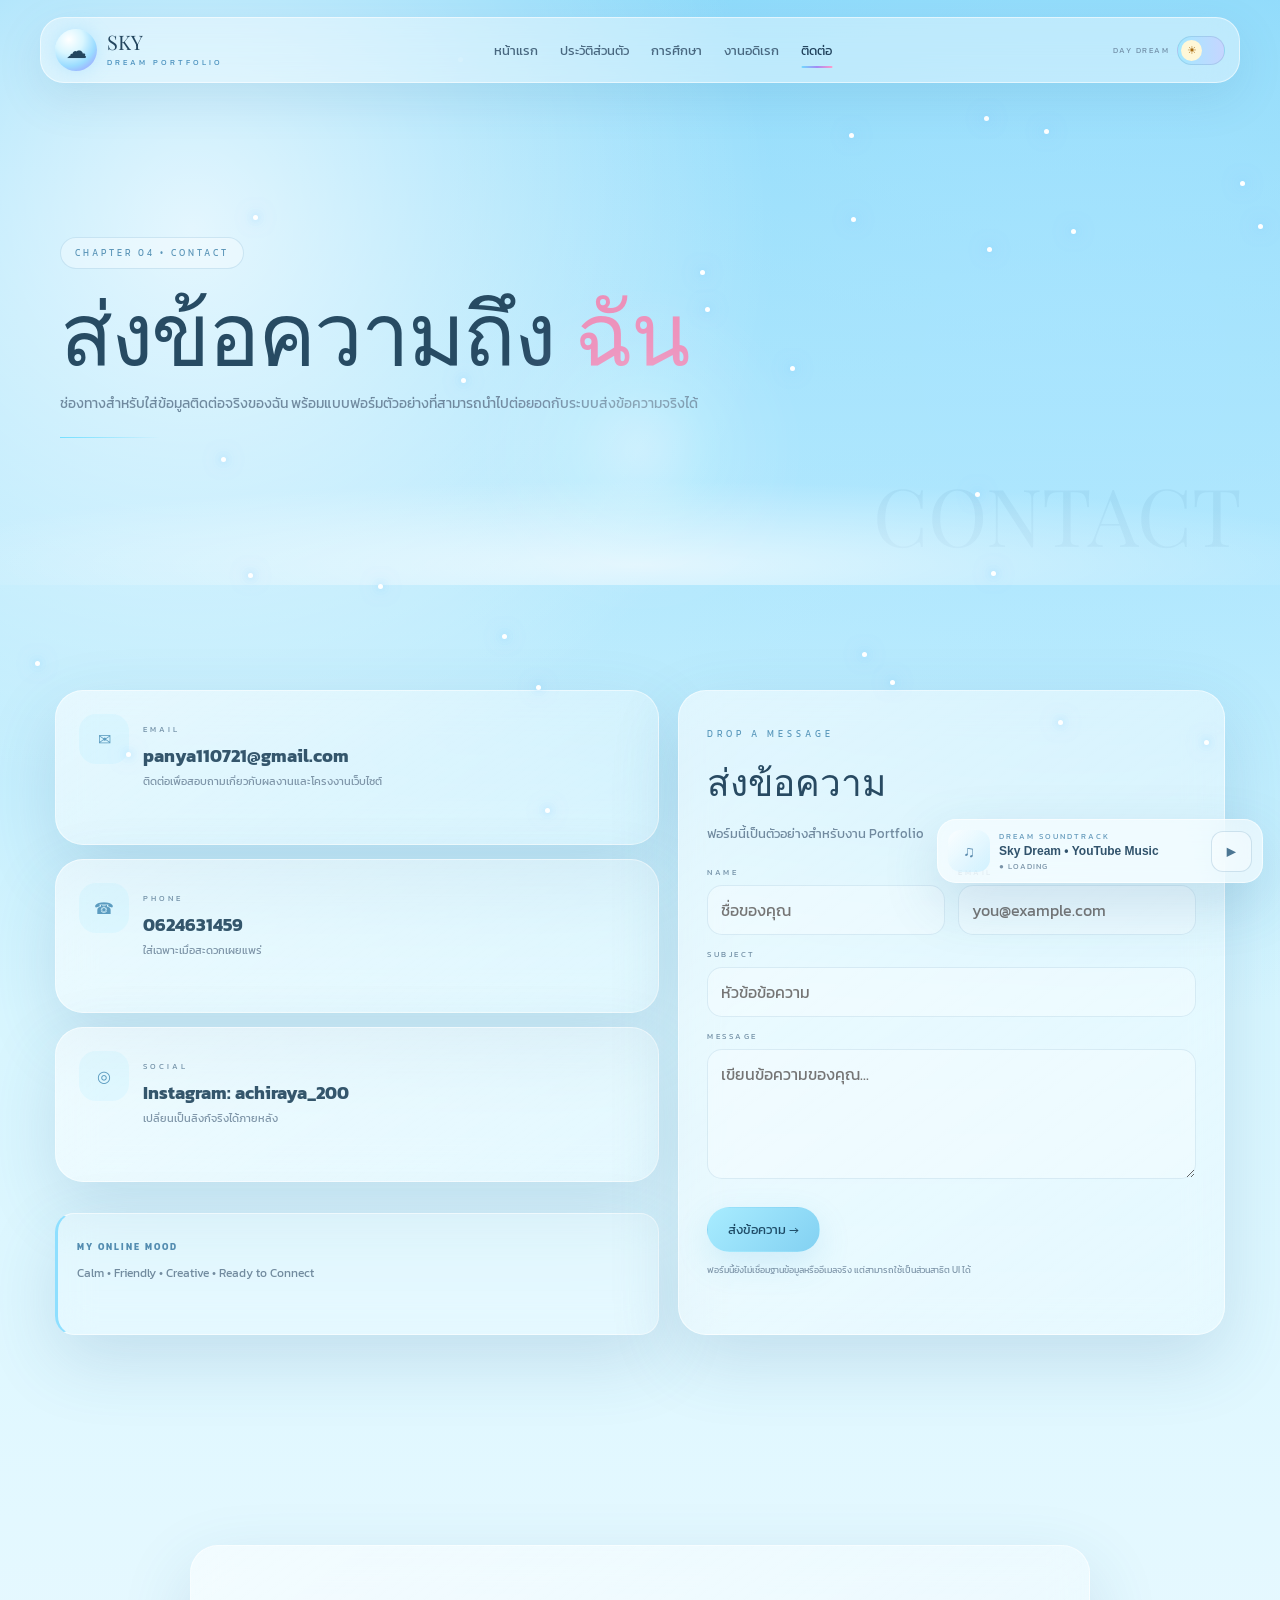
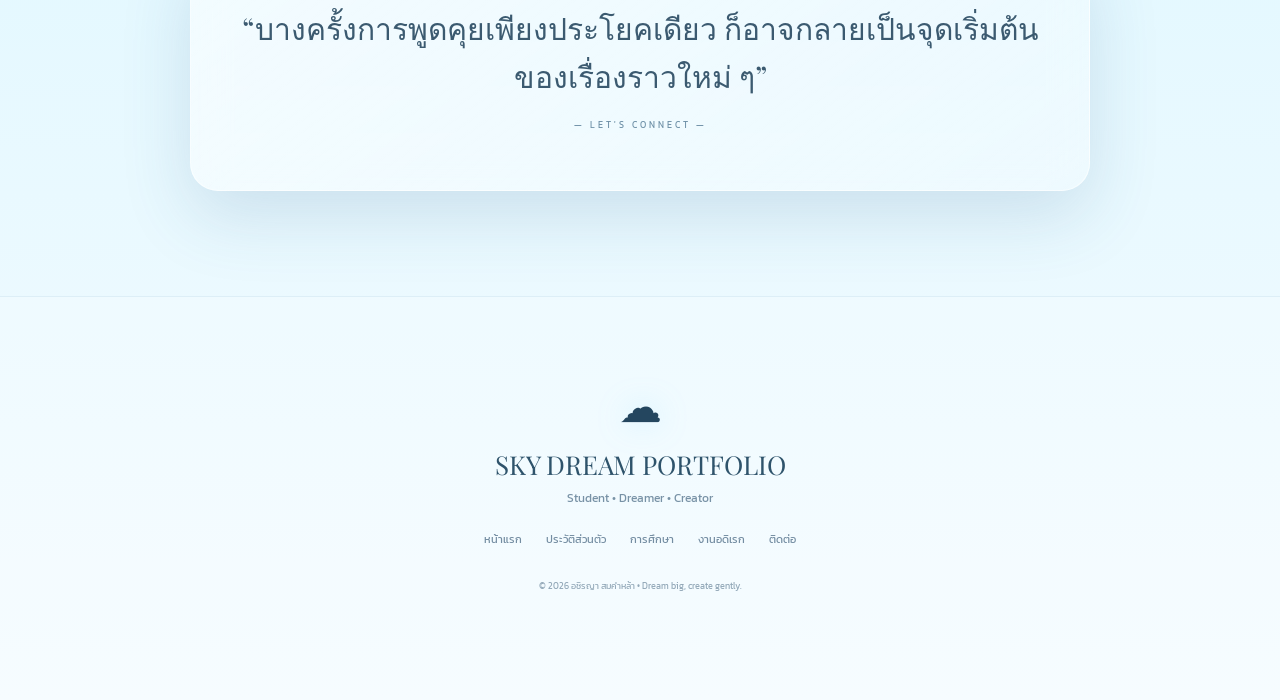
==== commit c4ec1659: "Update contact.html" ====
--- a/contact.html
+++ b/contact.html
@@ -1,2289 +1,4307 @@
-<!DOCTYPE html>
-<html lang="th">
-<head>
-    <meta charset="UTF-8">
-    <meta name="viewport" content="width=device-width, initial-scale=1.0">
-    <meta name="description" content="LOTUS PORTFOLIO - Interactive Student Portfolio">
-    <title>LOTUS PORTFOLIO | Contact</title>
-    <style>
-
+<!DOCTYPE html><html lang="th"><head><meta charset="UTF-8"><meta name="viewport" content="width=device-width, initial-scale=1.0"><meta name="description" content="SKY DREAM PORTFOLIO - Student Portfolio"><title>SKY DREAM PORTFOLIO | Contact</title><style>
 @import url('https://fonts.googleapis.com/css2?family=Kanit:wght@300;400;500;600;700&family=Playfair+Display:wght@400;500;600;700&display=swap');
-
-:root{
-    --night:#03051c;
-    --night2:#05082a;
-    --deep:#07102e;
-    --deep2:#0a1740;
-    --blue:#10285a;
-    --blue2:#1f4e9a;
-    --cyan:#6ffff1;
-    --aqua:#25dfff;
-    --pink:#ff8edb;
-    --pink2:#ff5fc8;
-    --purple:#a978ff;
-    --purple2:#7445ff;
-    --gold:#ffd98a;
-    --white:#ffffff;
-    --soft:#dce7ff;
-    --muted:#91a0c8;
-    --green:#6ac58d;
-    --glass:rgba(255,255,255,.055);
-    --glass2:rgba(255,255,255,.085);
-    --line:rgba(255,255,255,.12);
-    --shadow:0 25px 80px rgba(0,0,0,.38);
-    --ease:cubic-bezier(.2,.72,.25,1);
-}
-
-*{margin:0;padding:0;box-sizing:border-box}
-
-html{
-    scroll-behavior:smooth;
-    background:#020412;
-}
-
-body{
-    min-height:100vh;
-    overflow-x:hidden;
-    color:var(--white);
-    font-family:"Kanit",sans-serif;
-    background:
-        radial-gradient(circle at 50% -10%, rgba(74,109,255,.20), transparent 30%),
-        radial-gradient(circle at 90% 40%, rgba(255,94,202,.08), transparent 22%),
-        linear-gradient(180deg,#020417 0%,#040727 45%,#07113a 100%);
-}
-
-a{color:inherit}
-button,input,textarea{font:inherit}
-
-::selection{
-    color:#041125;
-    background:var(--cyan);
-}
-
-::-webkit-scrollbar{width:8px}
-::-webkit-scrollbar-track{background:#020615}
-::-webkit-scrollbar-thumb{
-    background:linear-gradient(180deg,var(--pink),var(--purple),var(--cyan));
-    border-radius:30px;
-}
-
-body::before{
-    content:"";
+:root{--sky:#8edcff;--sky2:#dff8ff;--cloud:#fff;--night:#101a42;--night2:#1b2856;--blue:#4f96ca;--purple:#9e87ef;--pink:#f19ac1;--text:#24465f;--muted:#728da2;--line:rgba(255,255,255,.55);--glass:rgba(255,255,255,.45);--ease:cubic-bezier(.2,.78,.25,1)}
+*{margin:0;padding:0;box-sizing:border-box}html{scroll-behavior:smooth}body{min-height:100vh;overflow-x:hidden;font-family:'Kanit',sans-serif;color:var(--text);background:radial-gradient(circle at 15% 10%,rgba(255,255,255,.72),transparent 25%),radial-gradient(circle at 84% 16%,rgba(170,229,255,.65),transparent 30%),linear-gradient(180deg,#8bd9fa 0,#d8f6ff 44%,#f4fbff 100%);transition:background 1s,color .6s}body.night-mode{color:#edf6ff;background:radial-gradient(circle at 18% 10%,rgba(126,151,255,.12),transparent 25%),radial-gradient(circle at 82% 18%,rgba(205,139,255,.10),transparent 28%),linear-gradient(180deg,#07112f,#13204b 52%,#1c2852 100%)}a{color:inherit}button,input,textarea{font:inherit}::selection{background:#a4eaff;color:#173a58}
+::-webkit-scrollbar{width:8px}::-webkit-scrollbar-track{background:#eaf8ff}::-webkit-scrollbar-thumb{background:linear-gradient(180deg,#80dafd,#a38df4,#ff9fc8);border-radius:20px}
+#spaceCanvas{position:fixed;inset:0;width:100%;height:100%;z-index:1;pointer-events:none}#mouseGlow{position:fixed;left:50%;top:50%;width:320px;height:320px;transform:translate(-50%,-50%);border-radius:50%;pointer-events:none;z-index:9999;background:radial-gradient(circle,rgba(255,255,255,.34),rgba(135,221,255,.20) 30%,rgba(172,138,255,.09) 48%,transparent 72%);filter:blur(8px);mix-blend-mode:screen}.progress{position:fixed;left:0;top:0;width:100%;height:3px;z-index:2100;pointer-events:none}.progress span{display:block;width:0;height:100%;background:linear-gradient(90deg,#70d9ff,#aa8bff,#ff9cc8);box-shadow:0 0 12px rgba(112,217,255,.6)}
+.site-header{position:fixed;top:17px;left:0;width:100%;padding:0 18px;z-index:1600}.navbar{width:min(1200px,100%);margin:auto;display:flex;align-items:center;justify-content:space-between;gap:15px;padding:11px 14px;border:1px solid rgba(255,255,255,.55);border-radius:24px;background:rgba(255,255,255,.38);backdrop-filter:blur(20px);box-shadow:0 15px 45px rgba(59,121,165,.13);transition:.35s var(--ease)}.night-mode .navbar{background:rgba(10,24,57,.58);border-color:rgba(182,210,255,.16)}.navbar.scrolled{background:rgba(255,255,255,.64);box-shadow:0 18px 55px rgba(44,104,148,.16)}.night-mode .navbar.scrolled{background:rgba(8,19,48,.86)}
+.logo{display:flex;align-items:center;gap:10px;text-decoration:none;min-width:max-content}.logo-mark{width:42px;height:42px;display:grid;place-items:center;border-radius:50%;background:radial-gradient(circle at 33% 25%,#fff,#d9f6ff 34%,#9bdcff 63%,#a08aff 100%);box-shadow:0 0 18px rgba(105,197,255,.28);font-size:21px}.logo-copy{font:20px/1 'Playfair Display',serif}.logo-copy strong{display:block;margin-top:4px;color:#4b91be;font:8px 'Kanit',sans-serif;letter-spacing:3px}.night-mode .logo-copy strong{color:#9be6ff}.nav-links{display:flex;align-items:center;gap:22px}.nav-links a{position:relative;text-decoration:none;color:#48677f;font-size:13px;transition:.3s}.night-mode .nav-links a{color:#b7cae7}.nav-links a:after{content:'';position:absolute;left:50%;bottom:-8px;width:0;height:2px;transform:translateX(-50%);border-radius:99px;background:linear-gradient(90deg,#71d9ff,#a58af4,#ff9bc8);transition:.3s}.nav-links a:hover,.nav-links a.active{color:#20415b}.night-mode .nav-links a:hover,.night-mode .nav-links a.active{color:#fff}.nav-links a:hover:after,.nav-links a.active:after{width:100%}.theme-area{display:flex;align-items:center;gap:8px}.theme-label{font-size:8px;color:#7592aa;letter-spacing:1.5px;min-width:66px;text-align:right}.night-mode .theme-label{color:#8099b9}.theme-button{position:relative;width:48px;height:29px;border:1px solid rgba(74,130,171,.2);border-radius:99px;background:linear-gradient(90deg,#a3e8ff,#c6d5ff);cursor:pointer}.theme-button:after{content:'☀';position:absolute;left:3px;top:3px;width:21px;height:21px;display:grid;place-items:center;border-radius:50%;background:#fff8d8;color:#a96d12;font-size:11px;transition:.35s var(--ease)}.night-mode .theme-button{background:linear-gradient(90deg,#233667,#111b41)}.night-mode .theme-button:after{content:'☾';left:23px;background:#8295d6;color:#edf4ff}
+.mobile-button{display:none;width:42px;height:42px;border-radius:14px;border:1px solid rgba(75,130,170,.16);background:rgba(255,255,255,.30);cursor:pointer;color:#2e516a}.night-mode .mobile-button{color:#fff;background:rgba(255,255,255,.04)}
+.music-dock{position:fixed;right:17px;bottom:17px;z-index:1900;width:min(326px,calc(100vw - 34px));display:flex;align-items:center;gap:9px;padding:10px;border:1px solid rgba(255,255,255,.58);border-radius:19px;background:rgba(255,255,255,.56);backdrop-filter:blur(19px);box-shadow:0 20px 55px rgba(46,105,148,.17)}.night-mode .music-dock{background:rgba(10,22,54,.75);border-color:rgba(173,206,255,.15)}.music-orb{width:42px;height:42px;flex:none;display:grid;place-items:center;border-radius:13px;background:linear-gradient(135deg,rgba(255,255,255,.7),rgba(169,229,255,.45));color:#5a8bae}.night-mode .music-orb{color:#c3efff;background:linear-gradient(135deg,rgba(75,155,255,.12),rgba(167,123,255,.12))}.music-details{min-width:0;flex:1}.music-label{color:#669bbd;font-size:8px;letter-spacing:2px}.night-mode .music-label{color:#93ddff}.music-title{margin-top:2px;white-space:nowrap;overflow:hidden;text-overflow:ellipsis;color:#31536c;font-size:12px;font-weight:600}.night-mode .music-title{color:#edf7ff}.music-status{margin-top:2px;color:#7a93a8;font-size:8px;letter-spacing:1px}.night-mode .music-status{color:#8198b8}.music-action{width:41px;height:41px;display:grid;place-items:center;border-radius:12px;border:1px solid rgba(87,146,185,.24);background:rgba(255,255,255,.38);color:#4c7693;cursor:pointer;transition:.25s}.night-mode .music-action{color:#b9efff;background:rgba(255,255,255,.04);border-color:rgba(117,207,255,.21)}.music-action:hover{transform:scale(1.06);box-shadow:0 0 18px rgba(106,204,255,.20)}.youtube-frame-wrap{position:fixed;left:-10000px;top:-10000px;width:220px;height:200px;opacity:.001;pointer-events:none}.youtube-frame-wrap iframe{width:220px;height:200px;border:0}
+.hero{position:relative;min-height:100vh;padding:160px 6% 95px;display:flex;align-items:center;overflow:hidden}.hero:before{content:'';position:absolute;left:-10%;right:-10%;bottom:-24%;height:52%;border-radius:50%;background:radial-gradient(ellipse at center,rgba(255,255,255,.76),rgba(225,247,255,.45) 42%,transparent 72%)}.night-mode .hero:before{background:radial-gradient(ellipse at center,rgba(79,104,168,.13),transparent 72%)}.hero-inner{width:min(1190px,100%);margin:auto;display:grid;grid-template-columns:1fr 1fr;gap:62px;align-items:center;position:relative;z-index:10}.hero-copy{text-align:left}.eyebrow{display:inline-flex;align-items:center;gap:8px;padding:8px 14px;border-radius:99px;color:#5795ba;border:1px solid rgba(89,158,204,.24);background:rgba(255,255,255,.43);font-size:10px;letter-spacing:2px}.night-mode .eyebrow{color:#9be6ff;background:rgba(255,255,255,.04);border-color:rgba(137,220,255,.17)}.chapter{display:block;margin-top:18px;color:#7b98ae;font-size:10px;letter-spacing:4px}.hero h1{margin-top:10px;color:#20465f;font:clamp(45px,6vw,80px)/1.05 'Playfair Display',serif;letter-spacing:-2px}.night-mode .hero h1{color:#eff7ff}.hero h1 span{color:#ee91b9;text-shadow:0 0 24px rgba(255,148,195,.18)}.role{margin-top:18px;color:#5998bd;font-size:10px;letter-spacing:3px}.night-mode .role{color:#8de3ff}.description{max-width:590px;margin-top:16px;color:#5f7c91;font-size:14px;line-height:2}.night-mode .description{color:#9bb0cf}.btn-row{display:flex;flex-wrap:wrap;gap:13px;margin-top:28px}.btn{min-height:45px;padding:0 20px;border-radius:99px;display:inline-flex;align-items:center;justify-content:center;gap:9px;text-decoration:none;border:1px solid transparent;font-size:13px;cursor:pointer;transition:.35s var(--ease)}.btn-primary{color:#1d4a65;background:linear-gradient(135deg,#a8ecff,#83d1f2);box-shadow:0 12px 32px rgba(70,170,221,.17)}.btn-primary:hover{transform:translateY(-4px);box-shadow:0 17px 38px rgba(70,170,221,.27)}.btn-secondary{color:#4f6b83;background:rgba(255,255,255,.38);border-color:rgba(82,139,180,.20)}.night-mode .btn-secondary{color:#e4f1ff;background:rgba(255,255,255,.03);border-color:rgba(164,204,255,.15)}.btn-secondary:hover{transform:translateY(-4px);border-color:rgba(255,149,199,.35);box-shadow:0 13px 32px rgba(255,149,199,.11)}.mini-stats{display:flex;width:max-content;max-width:100%;margin-top:35px;padding:14px 16px}.mini-stat{min-width:82px;padding:0 17px;text-align:center}.mini-stat+.mini-stat{border-left:1px solid rgba(87,139,176,.15)}.mini-stat strong{display:block;color:#e38db7;font:25px 'Playfair Display',serif}.mini-stat span{color:#7790a5;font-size:8px;letter-spacing:2px}.night-mode .mini-stat span{color:#7e95b5}
+.sky-scene{position:relative;height:590px;isolation:isolate}.sun{position:absolute;right:12%;top:9%;width:130px;height:130px;border-radius:50%;background:radial-gradient(circle at 32% 28%,#fffef1,#fff8c6 33%,#ffdd73 68%,#ffc65a 100%);box-shadow:0 0 24px rgba(255,226,111,.65),0 0 90px rgba(255,221,124,.30);transition:.8s}.night-mode .sun{background:radial-gradient(circle at 35% 30%,#fff,#e3eaff 42%,#aab9ec 78%);box-shadow:0 0 25px rgba(221,236,255,.58),0 0 82px rgba(129,161,255,.21)}.sun:after{content:'';position:absolute;inset:-25px;border-radius:50%;border:1px dashed rgba(255,224,121,.18);animation:spin 20s linear infinite}.night-mode .sun:after{border-color:rgba(163,184,255,.11)}.cloud{position:absolute;z-index:7;filter:drop-shadow(0 14px 22px rgba(61,121,164,.10));animation:cloudFloat 12s ease-in-out infinite;pointer-events:none}.cloud-base{position:relative;width:235px;height:64px;border-radius:70px;background:linear-gradient(180deg,#fff,#effaff);box-shadow:inset 0 -9px 14px rgba(208,239,255,.55),0 10px 22px rgba(72,132,174,.10)}.cloud-base:before,.cloud-base:after{content:'';position:absolute;border-radius:50%;background:linear-gradient(180deg,#fff,#f1fbff);box-shadow:inset 0 -6px 12px rgba(208,238,253,.50)}.cloud-base:before{width:91px;height:91px;left:34px;bottom:21px}.cloud-base:after{width:114px;height:114px;right:33px;bottom:16px}.cloud-a{left:4%;top:24%}.cloud-b{right:-4%;top:43%;animation-delay:-4s;transform:scale(.83)}.cloud-c{left:30%;top:64%;transform:scale(.60);opacity:.80;animation-delay:-7s}.night-mode .cloud{opacity:.20}@keyframes cloudFloat{0%,100%{transform:translate(0,0)}50%{transform:translate(28px,-10px)}}.cloud-shadow{position:absolute;left:50%;bottom:55px;width:470px;height:90px;transform:translateX(-50%);border-radius:50%;background:radial-gradient(ellipse,rgba(85,150,192,.15),transparent 70%);filter:blur(16px)}.night-mode .cloud-shadow{background:radial-gradient(ellipse,rgba(91,121,193,.13),transparent 70%)}.sky-rainbow{position:absolute;left:5%;right:7%;bottom:9%;height:155px;border:15px solid rgba(255,139,177,.07);border-bottom-color:transparent;border-left-color:rgba(255,170,204,.09);border-right-color:rgba(157,183,255,.09);border-radius:50%;transform:rotate(-3deg)}.sky-label{position:absolute;right:0;bottom:18px;display:flex;align-items:center;gap:10px;padding:11px 15px;border-radius:18px;border:1px solid rgba(84,144,184,.20);background:rgba(255,255,255,.43);backdrop-filter:blur(15px)}.night-mode .sky-label{border-color:rgba(171,208,255,.14);background:rgba(8,21,53,.58)}.sky-label-icon{width:33px;height:33px;display:grid;place-items:center;border-radius:11px;background:rgba(146,225,255,.15);color:#5b94b7}.night-mode .sky-label-icon{color:#b9eaff}.sky-label strong{display:block;color:#467b9d;font:13px 'Playfair Display',serif;letter-spacing:2px}.night-mode .sky-label strong{color:#a8e5ff}.sky-label small{color:#7894a8;font-size:8px}.section{width:min(1170px,calc(100% - 40px));margin:auto;padding:105px 0}.section-heading{text-align:center;max-width:770px;margin:0 auto 48px}.section-heading small{color:#5b99bc;font-size:9px;letter-spacing:4px}.night-mode .section-heading small{color:#89deff}.section-heading h2{margin-top:10px;color:#284a62;font:clamp(35px,5vw,58px) 'Playfair Display',serif}.night-mode .section-heading h2{color:#eff7ff}.section-heading p{margin-top:10px;color:#718a9f;line-height:1.85;font-size:13px}.night-mode .section-heading p{color:#8fa5c3}
+.glass{position:relative;border:1px solid rgba(255,255,255,.56);border-radius:28px;background:linear-gradient(145deg,rgba(255,255,255,.54),rgba(255,255,255,.25));backdrop-filter:blur(18px);box-shadow:0 25px 70px rgba(42,101,143,.16);overflow:hidden}.night-mode .glass{border-color:rgba(180,211,255,.12);background:linear-gradient(145deg,rgba(255,255,255,.06),rgba(255,255,255,.018));box-shadow:0 25px 70px rgba(0,0,0,.18)}.glass:before{content:'';position:absolute;inset:0;pointer-events:none;background:linear-gradient(120deg,transparent 17%,rgba(255,255,255,.18) 48%,transparent 78%);transform:translateX(-110%);transition:1.1s var(--ease)}.glass:hover:before{transform:translateX(110%)}.reveal{opacity:0;transform:translateY(32px);transition:opacity .85s var(--ease),transform .85s var(--ease)}.reveal.visible{opacity:1;transform:translateY(0)}.tilt{transform-style:preserve-3d;transition:transform .18s ease,box-shadow .35s,border-color .35s}.tilt:hover{border-color:rgba(99,184,229,.33);box-shadow:0 30px 76px rgba(42,108,151,.16)}
+.chapter-grid{display:grid;grid-template-columns:repeat(3,1fr);gap:20px}.chapter-card{position:relative;min-height:282px;padding:31px;text-decoration:none;color:inherit;border-radius:28px;overflow:hidden}.chapter-card:after{content:'';position:absolute;right:-80px;top:-80px;width:190px;height:190px;border-radius:50%;filter:blur(7px);transition:.45s}.chapter-card.sky:after{background:radial-gradient(circle,rgba(113,220,255,.18),transparent 70%)}.chapter-card.purple:after{background:radial-gradient(circle,rgba(174,145,255,.17),transparent 70%)}.chapter-card.pink:after{background:radial-gradient(circle,rgba(255,151,199,.18),transparent 70%)}.chapter-card:hover:after{transform:scale(1.35)}.chapter-icon{width:57px;height:57px;display:grid;place-items:center;border-radius:18px;margin-bottom:28px;font-size:23px}.chapter-card.sky .chapter-icon{color:#5d9fc3;background:rgba(117,221,255,.14)}.chapter-card.purple .chapter-icon{color:#8c76cc;background:rgba(176,147,255,.13)}.chapter-card.pink .chapter-icon{color:#db82ae;background:rgba(255,154,205,.14)}.night-mode .chapter-card.sky .chapter-icon{color:#92e9ff;background:rgba(108,221,255,.05)}.chapter-card small{color:#788fa3;font-size:9px;letter-spacing:2px}.night-mode .chapter-card small{color:#748aaa}.chapter-card h3{margin-top:8px;color:#2c5069;font:25px 'Playfair Display',serif}.night-mode .chapter-card h3{color:#f1f8ff}.chapter-card p{max-width:330px;margin-top:9px;color:#718a9f;font-size:12px;line-height:1.8}.night-mode .chapter-card p{color:#8ea4c2}.chapter-card strong{position:absolute;left:31px;bottom:27px;color:#5598be;font-size:10px;letter-spacing:1px}.night-mode .chapter-card strong{color:#8fe8ff}.quote{max-width:900px;margin:auto;padding:58px 42px;text-align:center}.quote p{color:#3b5a70;font:clamp(21px,3vw,30px)/1.6 'Playfair Display',serif}.night-mode .quote p{color:#e0effe}.quote span{display:block;margin-top:18px;color:#6f91a8;font-size:9px;letter-spacing:3px}.footer{padding:78px 20px 105px;text-align:center;background:rgba(255,255,255,.17);border-top:1px solid rgba(91,148,185,.12)}.night-mode .footer{background:rgba(2,8,25,.34);border-top-color:rgba(151,195,255,.08)}.footer-mark{font-size:43px;animation:gentle 4s ease-in-out infinite;filter:drop-shadow(0 0 15px rgba(110,210,255,.25))}.footer h3{margin-top:8px;color:#2e536b;font:26px 'Playfair Display',serif}.night-mode .footer h3{color:#edf7ff}.footer p{margin-top:7px;color:#7892a6;font-size:12px}.night-mode .footer p{color:#7f95b7}.footer-links{display:flex;justify-content:center;flex-wrap:wrap;gap:24px;margin:24px 0}.footer-links a{color:#748da2;text-decoration:none;font-size:11px;transition:.3s}.night-mode .footer-links a{color:#8da4c4}.footer-links a:hover{color:#5b9fca}.footer small{color:#92a8b8;font-size:9px}.night-mode .footer small{color:#657b9d}
+.mouse-star{position:fixed;pointer-events:none;z-index:99998;color:#fff;font-size:11px;text-shadow:0 0 8px #82ddff,0 0 15px #bf94ff;animation:mouseStar .75s ease-out forwards}@keyframes mouseStar{0%{opacity:1;transform:scale(.4)}100%{opacity:0;transform:translate(var(--mx),var(--my)) scale(1.6) rotate(180deg)}}.click-ripple{position:fixed;pointer-events:none;z-index:99997;width:12px;height:12px;border:2px solid #7bdcff;border-radius:50%;box-shadow:0 0 14px #7bdcff,0 0 28px #bf94ff;transform:translate(-50%,-50%);animation:ripple .85s ease-out forwards}@keyframes ripple{to{width:185px;height:185px;opacity:0}}.dream-particle{position:fixed;pointer-events:none;z-index:3;width:5px;height:5px;border-radius:50%;background:#fff;box-shadow:0 0 8px #8adfff,0 0 18px rgba(173,137,255,.55);animation:drift var(--dur) ease-in-out infinite alternate}@keyframes drift{from{transform:translate(0,0) scale(.5);opacity:.2}to{transform:translate(var(--dx),var(--dy)) scale(1.4);opacity:1}}
+.moon-stars{position:fixed;inset:0;z-index:2;pointer-events:none;opacity:0;transition:opacity .7s}.night-mode .moon-stars{opacity:1}.moon-star{position:absolute;width:3px;height:3px;border-radius:50%;background:#fff;box-shadow:0 0 7px #fff,0 0 15px #97b7ff;animation:blink var(--t) ease-in-out infinite}@keyframes blink{0%,100%{opacity:.2;transform:scale(.6)}50%{opacity:1;transform:scale(1.4)}}.dynamic-cloud-layer{position:fixed;inset:0;overflow:hidden;pointer-events:none;z-index:2}.dynamic-cloud{position:absolute;left:-350px;width:300px;height:72px;border-radius:60px;background:linear-gradient(180deg,#fff,#eefaff);opacity:.62;box-shadow:0 14px 22px rgba(58,123,165,.08);animation:cloudAcross var(--ct) linear infinite}.dynamic-cloud:before,.dynamic-cloud:after{content:'';position:absolute;bottom:20px;border-radius:50%;background:linear-gradient(180deg,#fff,#f3fcff)}.dynamic-cloud:before{left:44px;width:92px;height:92px}.dynamic-cloud:after{right:40px;width:115px;height:115px}.night-mode .dynamic-cloud{opacity:.10}@keyframes cloudAcross{to{transform:translateX(calc(100vw + 750px))}}
+.page-hero{position:relative;min-height:65vh;padding:165px 24px 75px;display:flex;align-items:flex-end;overflow:hidden}.page-hero:after{content:'';position:absolute;left:-10%;right:-10%;bottom:-65px;height:170px;border-radius:50%;background:radial-gradient(ellipse,rgba(255,255,255,.60),transparent 70%)}.night-mode .page-hero:after{background:radial-gradient(ellipse,rgba(70,95,160,.11),transparent 70%)}.hero-inner-copy{width:min(1160px,100%);margin:auto;position:relative;z-index:6}.page-kicker{display:inline-flex;padding:8px 14px;border-radius:99px;color:#5b95b8;border:1px solid rgba(90,158,202,.22);background:rgba(255,255,255,.35);font-size:9px;letter-spacing:3px}.night-mode .page-kicker{color:#91e1ff;background:rgba(255,255,255,.04);border-color:rgba(141,222,255,.15)}.page-title{margin-top:17px;color:#274b63;font:clamp(46px,7vw,87px)/1 'Playfair Display',serif;letter-spacing:-2px}.night-mode .page-title{color:#eef7ff}.page-title .accent{color:#ec8fb8}.page-subtitle{max-width:720px;margin-top:17px;color:#708a9f;font-size:14px;line-height:1.95}.night-mode .page-subtitle{color:#94a8c6}.page-line{width:100px;height:1px;margin-top:20px;background:linear-gradient(90deg,#74dfff,transparent)}.page-watermark{position:absolute;right:3%;bottom:3%;color:rgba(46,103,141,.07);font:80px 'Playfair Display',serif;pointer-events:none}.night-mode .page-watermark{color:rgba(198,221,255,.025)}
+.profile-layout{display:grid;grid-template-columns:.9fr 1.1fr;gap:22px}.profile-panel{padding:25px}.image-frame{position:relative;aspect-ratio:4/5;overflow:hidden;border-radius:24px;border:1px solid rgba(83,145,185,.18);background:linear-gradient(145deg,#e0f7ff,#f2fbff,#dcecff)}.night-mode .image-frame{border-color:rgba(175,207,255,.11);background:linear-gradient(145deg,#10214c,#172650,#111a3c)}.image-frame img{width:100%;height:100%;display:block;object-fit:cover}.image-fallback{position:absolute;inset:0;display:grid;place-items:center;text-align:center;color:#708ca0;padding:20px}.image-fallback span{display:block;font-size:34px;margin-bottom:8px}.profile-name{margin-top:21px;color:#294b63;font:35px 'Playfair Display',serif}.night-mode .profile-name{color:#f0f7ff}.profile-role{margin-top:6px;color:#5a96bb;font-size:10px;letter-spacing:2px}.night-mode .profile-role{color:#8fe4ff}.profile-bio{margin-top:14px;color:#6f889c;font-size:13px;line-height:1.9}.night-mode .profile-bio{color:#8fa4c1}.tag-row{display:flex;flex-wrap:wrap;gap:8px;margin-top:17px}.tag{padding:7px 10px;border-radius:99px;border:1px solid rgba(83,143,181,.14);background:rgba(255,255,255,.28);color:#6e879b;font-size:9px}.night-mode .tag{color:#a1b7d4;border-color:rgba(165,204,255,.09);background:rgba(255,255,255,.03)}.callout{margin-top:17px;padding:18px 19px;border-radius:19px;border-left:3px solid #8edfff;background:rgba(255,255,255,.20)}.night-mode .callout{background:rgba(255,255,255,.03);border-left-color:#a38df3}.callout strong{color:#548db1;font-size:9px;letter-spacing:2px}.night-mode .callout strong{color:#91ddff}.callout p{margin-top:7px;color:#728b9f;font-size:12px;line-height:1.8}.night-mode .callout p{color:#91a6c3}.stat-grid{display:grid;grid-template-columns:repeat(3,1fr);gap:13px}.stat-card{padding:20px 12px;text-align:center}.stat-card strong{display:block;color:#e28db7;font:32px 'Playfair Display',serif}.stat-card span{color:#7890a5;font-size:8px;letter-spacing:2px}.info-grid{display:grid;grid-template-columns:repeat(2,1fr);gap:14px}.info-card{min-height:125px;padding:22px}.info-card small{color:#6599ba;font-size:8px;letter-spacing:3px}.night-mode .info-card small{color:#87ddff}.info-card h3{margin-top:6px;color:#35566e;font-size:18px}.night-mode .info-card h3{color:#eff7ff}.info-card p{margin-top:5px;color:#7890a5;font-size:11px;line-height:1.8}.night-mode .info-card p{color:#8da3c0}.skill-list{display:grid;gap:12px}.skill-card{padding:17px 19px}.skill-top{display:flex;justify-content:space-between;color:#58758c;font-size:11px}.night-mode .skill-top{color:#c4d6ed}.skill-top span{color:#7d95aa}.skill-bar{height:7px;margin-top:9px;border-radius:99px;background:rgba(77,128,166,.10);overflow:hidden}.skill-bar i{display:block;width:var(--level);height:100%;border-radius:99px;background:linear-gradient(90deg,#8ce4ff,#a793ff,#ff9dca);box-shadow:0 0 13px rgba(126,221,255,.18)}
+.timeline{position:relative;width:min(970px,100%);margin:auto}.timeline:before{content:'';position:absolute;left:50%;top:0;bottom:0;width:2px;transform:translateX(-50%);background:linear-gradient(180deg,transparent,#77deff,#a48df7,#ff9fc9,transparent)}.timeline-item{position:relative;width:50%;padding:0 36px 52px}.timeline-item:nth-child(odd){left:0;text-align:right}.timeline-item:nth-child(even){left:50%;text-align:left}.timeline-dot{position:absolute;top:10px;width:15px;height:15px;border-radius:50%;background:#fff;border:3px solid #80ddff;box-shadow:0 0 0 7px rgba(126,221,255,.09),0 0 20px rgba(126,221,255,.30)}.timeline-item:nth-child(odd) .timeline-dot{right:-8px}.timeline-item:nth-child(even) .timeline-dot{left:-8px}.timeline-year{color:#e290b8;font-size:9px;letter-spacing:2px}.timeline-card{margin-top:8px;padding:22px}.timeline-card h3{color:#36566d;font:23px 'Playfair Display',serif}.night-mode .timeline-card h3{color:#eff7ff}.timeline-card p{margin-top:7px;color:#7890a5;font-size:12px;line-height:1.85}.night-mode .timeline-card p{color:#8fa4c1}.edu-gallery{display:grid;grid-template-columns:repeat(3,1fr);gap:15px}.gallery-card{position:relative;aspect-ratio:4/3;border-radius:22px;overflow:hidden}.gallery-card img{width:100%;height:100%;object-fit:cover;display:block;transition:.7s var(--ease)}.gallery-card:hover img{transform:scale(1.07)}.gallery-caption{position:absolute;left:0;right:0;bottom:0;padding:22px 15px 13px;color:#fff;background:linear-gradient(180deg,transparent,rgba(26,51,75,.84));font-size:10px}
+.hobby-grid{display:grid;grid-template-columns:repeat(12,1fr);gap:16px}.hobby-card{position:relative;min-height:290px;border-radius:24px;overflow:hidden}.hobby-card:nth-child(1){grid-column:span 7}.hobby-card:nth-child(2){grid-column:span 5}.hobby-card:nth-child(3){grid-column:span 4}.hobby-card:nth-child(4){grid-column:span 4}.hobby-card:nth-child(5){grid-column:span 4}.hobby-card:nth-child(6){grid-column:span 12}.hobby-card img{width:100%;height:100%;display:block;object-fit:cover;transition:.75s var(--ease)}.hobby-card:hover img{transform:scale(1.06)}.hobby-overlay{position:absolute;inset:0;display:flex;flex-direction:column;justify-content:flex-end;padding:24px;color:#fff;background:linear-gradient(180deg,transparent 35%,rgba(27,54,78,.90))}.hobby-overlay small{color:#a4e7ff;font-size:8px;letter-spacing:3px}.hobby-overlay h3{margin-top:5px;font:25px 'Playfair Display',serif}.hobby-overlay p{max-width:500px;margin-top:6px;color:#cde5ef;font-size:11px;line-height:1.7}.favorite{display:grid;grid-template-columns:1fr .95fr;gap:18px;align-items:center}.favorite-copy{padding:31px}.favorite-copy small{color:#e88fb9;font-size:8px;letter-spacing:3px}.favorite-copy h3{margin-top:10px;color:#2e5068;font:42px 'Playfair Display',serif}.night-mode .favorite-copy h3{color:#eff7ff}.favorite-copy p{margin-top:13px;color:#7891a5;font-size:13px;line-height:1.95}.night-mode .favorite-copy p{color:#90a4c2}
+.contact-grid{display:grid;grid-template-columns:1.05fr .95fr;gap:19px}.contact-stack{display:grid;gap:14px}.contact-card{padding:23px;display:flex;align-items:flex-start;gap:14px}.contact-icon{width:50px;height:50px;flex:none;display:grid;place-items:center;border-radius:17px;background:rgba(127,221,255,.11);color:#5c9cc0}.night-mode .contact-icon{color:#9fe8ff;background:rgba(117,216,255,.05)}.contact-card small{color:#7391a7;font-size:8px;letter-spacing:3px}.contact-card h3{margin-top:4px;color:#34566c;font-size:18px}.night-mode .contact-card h3{color:#eef7ff}.contact-card p{margin-top:4px;color:#7e95a8;font-size:11px}.night-mode .contact-card p{color:#8da3c0}.form-card{padding:28px}.form-grid{display:grid;grid-template-columns:repeat(2,1fr);gap:13px}.field{display:grid;gap:7px}.field.full{grid-column:1/-1}.field label{color:#7491a7;font-size:8px;letter-spacing:2.5px}.night-mode .field label{color:#8097b9}.field input,.field textarea{width:100%;outline:none;border:1px solid rgba(82,138,179,.15);border-radius:15px;padding:12px 13px;color:#31556e;background:rgba(255,255,255,.30);transition:.3s}.night-mode .field input,.night-mode .field textarea{color:#eef7ff;border-color:rgba(168,203,255,.12);background:rgba(255,255,255,.03)}.field textarea{min-height:130px;resize:vertical}.field input:focus,.field textarea:focus{border-color:rgba(101,204,255,.40);box-shadow:0 0 0 4px rgba(101,204,255,.05)}.form-note{margin-top:10px;color:#7e95a9;font-size:9px;line-height:1.8}.form-status{margin-top:10px;min-height:18px;color:#5999be;font-size:10px}.night-mode .form-status{color:#8ce7ff}
+.entrance{position:fixed;inset:0;z-index:50000;display:flex;align-items:center;justify-content:center;overflow:hidden;background:linear-gradient(180deg,#7bd3f5,#c3efff 52%,#f4fcff);transition:opacity 1s var(--ease),visibility 1s var(--ease),transform 1s var(--ease)}.night-mode .entrance{background:linear-gradient(180deg,#09163a,#142652 52%,#202c56)}body.loaded .entrance{opacity:0;visibility:hidden;pointer-events:none;transform:scale(1.04)}.entrance-sun{position:absolute;right:9%;top:9%;width:125px;height:125px;border-radius:50%;background:#fff3ac;box-shadow:0 0 32px rgba(255,226,119,.67),0 0 90px rgba(255,226,119,.28)}.entrance-title{text-align:center;position:relative;z-index:7}.entrance-title small{color:#326486;font-size:10px;letter-spacing:5px}.night-mode .entrance-title small{color:#91e2ff}.entrance-title h1{margin-top:14px;color:#214a65;font:clamp(56px,10vw,112px)/.88 'Playfair Display',serif;letter-spacing:4px}.night-mode .entrance-title h1{color:#eef7ff}.entrance-title h1 span{display:block;margin-top:11px;color:#ee91ba;font-size:.44em;letter-spacing:10px}.entrance-title p{margin-top:21px;color:#57768d;font:19px 'Playfair Display',serif;font-style:italic}.night-mode .entrance-title p{color:#a8bedb}.entrance-button{margin-top:29px;min-height:47px;padding:0 25px;border-radius:99px;border:1px solid rgba(85,147,190,.24);background:rgba(255,255,255,.54);color:#35627e;cursor:pointer;box-shadow:0 12px 30px rgba(48,119,160,.12);transition:.35s}.night-mode .entrance-button{background:rgba(255,255,255,.05);color:#e7f6ff;border-color:rgba(152,209,255,.17)}.entrance-button:hover{transform:translateY(-4px) scale(1.03);box-shadow:0 18px 38px rgba(48,119,160,.20)}.entrance-hint{margin-top:9px;color:#7693a9;font-size:8px;letter-spacing:3px}.night-mode .entrance-hint{color:#7890b0}.entrance-cloud{position:absolute;z-index:4;filter:drop-shadow(0 16px 25px rgba(63,127,166,.11));opacity:.96}.entrance-cloud .cloud-base{width:295px;height:77px}.entrance-cloud .cloud-base:before{width:111px;height:111px}.entrance-cloud .cloud-base:after{width:140px;height:140px}.ec1{left:4%;top:58%;transform:scale(.75)}.ec2{right:2%;top:64%;transform:scale(.62)}.decoration-line{position:absolute;left:50%;width:min(600px,65vw);height:1px;transform:translateX(-50%);background:linear-gradient(90deg,transparent,rgba(255,255,255,.8),transparent);opacity:.46}.decoration-line.top{top:25%}.decoration-line.bottom{bottom:24%}.floating-dot{position:absolute;width:8px;height:8px;border-radius:50%;background:#fff;box-shadow:0 0 12px #fff,0 0 23px #8ddfff;animation:dotFloat var(--dt) ease-in-out infinite}.d1{left:18%;top:19%;--dt:4s}.d2{left:78%;top:33%;--dt:5s}.d3{left:35%;top:71%;--dt:6s}.d4{left:62%;top:76%;--dt:4.5s}@keyframes dotFloat{0%,100%{transform:translate(0,0);opacity:.25}50%{transform:translate(var(--dx),var(--dy));opacity:1}}
+@keyframes spin{to{transform:rotate(360deg)}}@keyframes gentle{50%{transform:translateY(-8px) rotate(2deg)}}
+@media(max-width:1050px){.hero-inner{grid-template-columns:1fr;gap:22px}.hero-copy{text-align:center}.description{margin-inline:auto}.btn-row,.mini-stats{justify-content:center;margin-inline:auto}.sky-scene{height:500px}.chapter-grid{grid-template-columns:1fr}.profile-layout,.contact-grid,.favorite{grid-template-columns:1fr}.edu-gallery{grid-template-columns:1fr 1fr}}
+@media(max-width:780px){.nav-links{display:none}.mobile-button{display:grid;place-items:center}.navbar{padding:9px 10px}.site-header{top:8px}.hero{padding:125px 20px 68px}.sky-scene{height:430px}.sun{width:92px;height:92px;right:8%;top:10%}.cloud-base{transform:scale(.78);transform-origin:left center}.cloud-b .cloud-base{transform:scale(.64);transform-origin:right center}.cloud-c{display:none}.sky-label{right:50%;transform:translateX(50%)}.page-hero{min-height:59vh;padding:140px 20px 58px}.timeline:before{left:18px}.timeline-item,.timeline-item:nth-child(odd),.timeline-item:nth-child(even){width:100%;left:0;padding-left:48px;padding-right:0;text-align:left}.timeline-item:nth-child(odd) .timeline-dot,.timeline-item:nth-child(even) .timeline-dot{left:11px;right:auto}.edu-gallery{grid-template-columns:1fr}.hobby-grid{grid-template-columns:1fr}.hobby-card,.hobby-card:nth-child(n){grid-column:auto;min-height:260px}.info-grid,.stat-grid{grid-template-columns:1fr 1fr}.form-grid{grid-template-columns:1fr}.field.full{grid-column:auto}.music-dock{right:10px;bottom:10px;width:calc(100vw - 20px)}}
+@media(max-width:520px){#mouseGlow{display:none}.hero h1{font-size:43px}.page-title{font-size:43px}.entrance-title h1{font-size:53px}.entrance-title h1 span{letter-spacing:6px}.entrance-sun{width:78px;height:78px}.mini-stat{min-width:0;flex:1;padding:0 9px}.mini-stats{width:100%}.info-grid,.stat-grid{grid-template-columns:1fr}.section{width:calc(100% - 26px);padding:76px 0}.profile-panel{padding:18px}.favorite-copy{padding:23px}.favorite-copy h3{font-size:35px}.theme-label{display:none}}
+@media(prefers-reduced-motion:reduce){*,*:before,*:after{animation-duration:.01ms!important;animation-iteration-count:1!important;transition-duration:.01ms!important;scroll-behavior:auto!important}}
+
+/* ============================================================
+   SKY DETAIL MODULE 001
+   Decorative utility reserved for future portfolio sections.
+============================================================ */
+.sky-detail-001{
+    position:relative;
+    isolation:isolate;
+}
+.sky-detail-001::before{
+    content:"";
+    position:absolute;
+    inset:3px;
+    border-radius:13px;
+    pointer-events:none;
+    background:linear-gradient(91deg,rgba(255,255,255,.03),transparent 60%);
+}
+.sky-detail-001::after{
+    content:"✦";
+    position:absolute;
+    right:9px;
+    top:8px;
+    color:rgba(118,213,255,.20);
+    font-size:8px;
+    pointer-events:none;
+}
+
+/* ============================================================
+   SKY DETAIL MODULE 002
+   Decorative utility reserved for future portfolio sections.
+============================================================ */
+.sky-detail-002{
+    position:relative;
+    isolation:isolate;
+}
+.sky-detail-002::before{
+    content:"";
+    position:absolute;
+    inset:4px;
+    border-radius:14px;
+    pointer-events:none;
+    background:linear-gradient(92deg,rgba(255,255,255,.03),transparent 60%);
+}
+.sky-detail-002::after{
+    content:"✦";
+    position:absolute;
+    right:10px;
+    top:9px;
+    color:rgba(118,213,255,.20);
+    font-size:9px;
+    pointer-events:none;
+}
+
+/* ============================================================
+   SKY DETAIL MODULE 003
+   Decorative utility reserved for future portfolio sections.
+============================================================ */
+.sky-detail-003{
+    position:relative;
+    isolation:isolate;
+}
+.sky-detail-003::before{
+    content:"";
+    position:absolute;
+    inset:5px;
+    border-radius:15px;
+    pointer-events:none;
+    background:linear-gradient(93deg,rgba(255,255,255,.03),transparent 60%);
+}
+.sky-detail-003::after{
+    content:"✦";
+    position:absolute;
+    right:11px;
+    top:10px;
+    color:rgba(118,213,255,.20);
+    font-size:10px;
+    pointer-events:none;
+}
+
+/* ============================================================
+   SKY DETAIL MODULE 004
+   Decorative utility reserved for future portfolio sections.
+============================================================ */
+.sky-detail-004{
+    position:relative;
+    isolation:isolate;
+}
+.sky-detail-004::before{
+    content:"";
+    position:absolute;
+    inset:6px;
+    border-radius:16px;
+    pointer-events:none;
+    background:linear-gradient(94deg,rgba(255,255,255,.03),transparent 60%);
+}
+.sky-detail-004::after{
+    content:"✦";
+    position:absolute;
+    right:12px;
+    top:11px;
+    color:rgba(118,213,255,.20);
+    font-size:11px;
+    pointer-events:none;
+}
+
+/* ============================================================
+   SKY DETAIL MODULE 005
+   Decorative utility reserved for future portfolio sections.
+============================================================ */
+.sky-detail-005{
+    position:relative;
+    isolation:isolate;
+}
+.sky-detail-005::before{
+    content:"";
+    position:absolute;
+    inset:7px;
+    border-radius:17px;
+    pointer-events:none;
+    background:linear-gradient(95deg,rgba(255,255,255,.03),transparent 60%);
+}
+.sky-detail-005::after{
+    content:"✦";
+    position:absolute;
+    right:13px;
+    top:12px;
+    color:rgba(118,213,255,.20);
+    font-size:12px;
+    pointer-events:none;
+}
+
+/* ============================================================
+   SKY DETAIL MODULE 006
+   Decorative utility reserved for future portfolio sections.
+============================================================ */
+.sky-detail-006{
+    position:relative;
+    isolation:isolate;
+}
+.sky-detail-006::before{
+    content:"";
+    position:absolute;
+    inset:2px;
+    border-radius:18px;
+    pointer-events:none;
+    background:linear-gradient(96deg,rgba(255,255,255,.03),transparent 60%);
+}
+.sky-detail-006::after{
+    content:"✦";
+    position:absolute;
+    right:14px;
+    top:13px;
+    color:rgba(118,213,255,.20);
+    font-size:13px;
+    pointer-events:none;
+}
+
+/* ============================================================
+   SKY DETAIL MODULE 007
+   Decorative utility reserved for future portfolio sections.
+============================================================ */
+.sky-detail-007{
+    position:relative;
+    isolation:isolate;
+}
+.sky-detail-007::before{
+    content:"";
+    position:absolute;
+    inset:3px;
+    border-radius:19px;
+    pointer-events:none;
+    background:linear-gradient(97deg,rgba(255,255,255,.03),transparent 60%);
+}
+.sky-detail-007::after{
+    content:"✦";
+    position:absolute;
+    right:15px;
+    top:14px;
+    color:rgba(118,213,255,.20);
+    font-size:7px;
+    pointer-events:none;
+}
+
+/* ============================================================
+   SKY DETAIL MODULE 008
+   Decorative utility reserved for future portfolio sections.
+============================================================ */
+.sky-detail-008{
+    position:relative;
+    isolation:isolate;
+}
+.sky-detail-008::before{
+    content:"";
+    position:absolute;
+    inset:4px;
+    border-radius:20px;
+    pointer-events:none;
+    background:linear-gradient(98deg,rgba(255,255,255,.03),transparent 60%);
+}
+.sky-detail-008::after{
+    content:"✦";
+    position:absolute;
+    right:16px;
+    top:15px;
+    color:rgba(118,213,255,.20);
+    font-size:8px;
+    pointer-events:none;
+}
+
+/* ============================================================
+   SKY DETAIL MODULE 009
+   Decorative utility reserved for future portfolio sections.
+============================================================ */
+.sky-detail-009{
+    position:relative;
+    isolation:isolate;
+}
+.sky-detail-009::before{
+    content:"";
+    position:absolute;
+    inset:5px;
+    border-radius:12px;
+    pointer-events:none;
+    background:linear-gradient(99deg,rgba(255,255,255,.03),transparent 60%);
+}
+.sky-detail-009::after{
+    content:"✦";
+    position:absolute;
+    right:17px;
+    top:16px;
+    color:rgba(118,213,255,.20);
+    font-size:9px;
+    pointer-events:none;
+}
+
+/* ============================================================
+   SKY DETAIL MODULE 010
+   Decorative utility reserved for future portfolio sections.
+============================================================ */
+.sky-detail-010{
+    position:relative;
+    isolation:isolate;
+}
+.sky-detail-010::before{
+    content:"";
+    position:absolute;
+    inset:6px;
+    border-radius:13px;
+    pointer-events:none;
+    background:linear-gradient(100deg,rgba(255,255,255,.03),transparent 60%);
+}
+.sky-detail-010::after{
+    content:"✦";
+    position:absolute;
+    right:18px;
+    top:17px;
+    color:rgba(118,213,255,.20);
+    font-size:10px;
+    pointer-events:none;
+}
+
+/* ============================================================
+   SKY DETAIL MODULE 011
+   Decorative utility reserved for future portfolio sections.
+============================================================ */
+.sky-detail-011{
+    position:relative;
+    isolation:isolate;
+}
+.sky-detail-011::before{
+    content:"";
+    position:absolute;
+    inset:7px;
+    border-radius:14px;
+    pointer-events:none;
+    background:linear-gradient(101deg,rgba(255,255,255,.03),transparent 60%);
+}
+.sky-detail-011::after{
+    content:"✦";
+    position:absolute;
+    right:19px;
+    top:7px;
+    color:rgba(118,213,255,.20);
+    font-size:11px;
+    pointer-events:none;
+}
+
+/* ============================================================
+   SKY DETAIL MODULE 012
+   Decorative utility reserved for future portfolio sections.
+============================================================ */
+.sky-detail-012{
+    position:relative;
+    isolation:isolate;
+}
+.sky-detail-012::before{
+    content:"";
+    position:absolute;
+    inset:2px;
+    border-radius:15px;
+    pointer-events:none;
+    background:linear-gradient(102deg,rgba(255,255,255,.03),transparent 60%);
+}
+.sky-detail-012::after{
+    content:"✦";
+    position:absolute;
+    right:20px;
+    top:8px;
+    color:rgba(118,213,255,.20);
+    font-size:12px;
+    pointer-events:none;
+}
+
+/* ============================================================
+   SKY DETAIL MODULE 013
+   Decorative utility reserved for future portfolio sections.
+============================================================ */
+.sky-detail-013{
+    position:relative;
+    isolation:isolate;
+}
+.sky-detail-013::before{
+    content:"";
+    position:absolute;
+    inset:3px;
+    border-radius:16px;
+    pointer-events:none;
+    background:linear-gradient(103deg,rgba(255,255,255,.03),transparent 60%);
+}
+.sky-detail-013::after{
+    content:"✦";
+    position:absolute;
+    right:21px;
+    top:9px;
+    color:rgba(118,213,255,.20);
+    font-size:13px;
+    pointer-events:none;
+}
+
+/* ============================================================
+   SKY DETAIL MODULE 014
+   Decorative utility reserved for future portfolio sections.
+============================================================ */
+.sky-detail-014{
+    position:relative;
+    isolation:isolate;
+}
+.sky-detail-014::before{
+    content:"";
+    position:absolute;
+    inset:4px;
+    border-radius:17px;
+    pointer-events:none;
+    background:linear-gradient(104deg,rgba(255,255,255,.03),transparent 60%);
+}
+.sky-detail-014::after{
+    content:"✦";
+    position:absolute;
+    right:8px;
+    top:10px;
+    color:rgba(118,213,255,.20);
+    font-size:7px;
+    pointer-events:none;
+}
+
+/* ============================================================
+   SKY DETAIL MODULE 015
+   Decorative utility reserved for future portfolio sections.
+============================================================ */
+.sky-detail-015{
+    position:relative;
+    isolation:isolate;
+}
+.sky-detail-015::before{
+    content:"";
+    position:absolute;
+    inset:5px;
+    border-radius:18px;
+    pointer-events:none;
+    background:linear-gradient(105deg,rgba(255,255,255,.03),transparent 60%);
+}
+.sky-detail-015::after{
+    content:"✦";
+    position:absolute;
+    right:9px;
+    top:11px;
+    color:rgba(118,213,255,.20);
+    font-size:8px;
+    pointer-events:none;
+}
+
+/* ============================================================
+   SKY DETAIL MODULE 016
+   Decorative utility reserved for future portfolio sections.
+============================================================ */
+.sky-detail-016{
+    position:relative;
+    isolation:isolate;
+}
+.sky-detail-016::before{
+    content:"";
+    position:absolute;
+    inset:6px;
+    border-radius:19px;
+    pointer-events:none;
+    background:linear-gradient(106deg,rgba(255,255,255,.03),transparent 60%);
+}
+.sky-detail-016::after{
+    content:"✦";
+    position:absolute;
+    right:10px;
+    top:12px;
+    color:rgba(118,213,255,.20);
+    font-size:9px;
+    pointer-events:none;
+}
+
+/* ============================================================
+   SKY DETAIL MODULE 017
+   Decorative utility reserved for future portfolio sections.
+============================================================ */
+.sky-detail-017{
+    position:relative;
+    isolation:isolate;
+}
+.sky-detail-017::before{
+    content:"";
+    position:absolute;
+    inset:7px;
+    border-radius:20px;
+    pointer-events:none;
+    background:linear-gradient(107deg,rgba(255,255,255,.03),transparent 60%);
+}
+.sky-detail-017::after{
+    content:"✦";
+    position:absolute;
+    right:11px;
+    top:13px;
+    color:rgba(118,213,255,.20);
+    font-size:10px;
+    pointer-events:none;
+}
+
+/* ============================================================
+   SKY DETAIL MODULE 018
+   Decorative utility reserved for future portfolio sections.
+============================================================ */
+.sky-detail-018{
+    position:relative;
+    isolation:isolate;
+}
+.sky-detail-018::before{
+    content:"";
+    position:absolute;
+    inset:2px;
+    border-radius:12px;
+    pointer-events:none;
+    background:linear-gradient(108deg,rgba(255,255,255,.03),transparent 60%);
+}
+.sky-detail-018::after{
+    content:"✦";
+    position:absolute;
+    right:12px;
+    top:14px;
+    color:rgba(118,213,255,.20);
+    font-size:11px;
+    pointer-events:none;
+}
+
+/* ============================================================
+   SKY DETAIL MODULE 019
+   Decorative utility reserved for future portfolio sections.
+============================================================ */
+.sky-detail-019{
+    position:relative;
+    isolation:isolate;
+}
+.sky-detail-019::before{
+    content:"";
+    position:absolute;
+    inset:3px;
+    border-radius:13px;
+    pointer-events:none;
+    background:linear-gradient(109deg,rgba(255,255,255,.03),transparent 60%);
+}
+.sky-detail-019::after{
+    content:"✦";
+    position:absolute;
+    right:13px;
+    top:15px;
+    color:rgba(118,213,255,.20);
+    font-size:12px;
+    pointer-events:none;
+}
+
+/* ============================================================
+   SKY DETAIL MODULE 020
+   Decorative utility reserved for future portfolio sections.
+============================================================ */
+.sky-detail-020{
+    position:relative;
+    isolation:isolate;
+}
+.sky-detail-020::before{
+    content:"";
+    position:absolute;
+    inset:4px;
+    border-radius:14px;
+    pointer-events:none;
+    background:linear-gradient(110deg,rgba(255,255,255,.03),transparent 60%);
+}
+.sky-detail-020::after{
+    content:"✦";
+    position:absolute;
+    right:14px;
+    top:16px;
+    color:rgba(118,213,255,.20);
+    font-size:13px;
+    pointer-events:none;
+}
+
+/* ============================================================
+   SKY DETAIL MODULE 021
+   Decorative utility reserved for future portfolio sections.
+============================================================ */
+.sky-detail-021{
+    position:relative;
+    isolation:isolate;
+}
+.sky-detail-021::before{
+    content:"";
+    position:absolute;
+    inset:5px;
+    border-radius:15px;
+    pointer-events:none;
+    background:linear-gradient(111deg,rgba(255,255,255,.03),transparent 60%);
+}
+.sky-detail-021::after{
+    content:"✦";
+    position:absolute;
+    right:15px;
+    top:17px;
+    color:rgba(118,213,255,.20);
+    font-size:7px;
+    pointer-events:none;
+}
+
+/* ============================================================
+   SKY DETAIL MODULE 022
+   Decorative utility reserved for future portfolio sections.
+============================================================ */
+.sky-detail-022{
+    position:relative;
+    isolation:isolate;
+}
+.sky-detail-022::before{
+    content:"";
+    position:absolute;
+    inset:6px;
+    border-radius:16px;
+    pointer-events:none;
+    background:linear-gradient(112deg,rgba(255,255,255,.03),transparent 60%);
+}
+.sky-detail-022::after{
+    content:"✦";
+    position:absolute;
+    right:16px;
+    top:7px;
+    color:rgba(118,213,255,.20);
+    font-size:8px;
+    pointer-events:none;
+}
+
+/* ============================================================
+   SKY DETAIL MODULE 023
+   Decorative utility reserved for future portfolio sections.
+============================================================ */
+.sky-detail-023{
+    position:relative;
+    isolation:isolate;
+}
+.sky-detail-023::before{
+    content:"";
+    position:absolute;
+    inset:7px;
+    border-radius:17px;
+    pointer-events:none;
+    background:linear-gradient(113deg,rgba(255,255,255,.03),transparent 60%);
+}
+.sky-detail-023::after{
+    content:"✦";
+    position:absolute;
+    right:17px;
+    top:8px;
+    color:rgba(118,213,255,.20);
+    font-size:9px;
+    pointer-events:none;
+}
+
+/* ============================================================
+   SKY DETAIL MODULE 024
+   Decorative utility reserved for future portfolio sections.
+============================================================ */
+.sky-detail-024{
+    position:relative;
+    isolation:isolate;
+}
+.sky-detail-024::before{
+    content:"";
+    position:absolute;
+    inset:2px;
+    border-radius:18px;
+    pointer-events:none;
+    background:linear-gradient(114deg,rgba(255,255,255,.03),transparent 60%);
+}
+.sky-detail-024::after{
+    content:"✦";
+    position:absolute;
+    right:18px;
+    top:9px;
+    color:rgba(118,213,255,.20);
+    font-size:10px;
+    pointer-events:none;
+}
+
+/* ============================================================
+   SKY DETAIL MODULE 025
+   Decorative utility reserved for future portfolio sections.
+============================================================ */
+.sky-detail-025{
+    position:relative;
+    isolation:isolate;
+}
+.sky-detail-025::before{
+    content:"";
+    position:absolute;
+    inset:3px;
+    border-radius:19px;
+    pointer-events:none;
+    background:linear-gradient(115deg,rgba(255,255,255,.03),transparent 60%);
+}
+.sky-detail-025::after{
+    content:"✦";
+    position:absolute;
+    right:19px;
+    top:10px;
+    color:rgba(118,213,255,.20);
+    font-size:11px;
+    pointer-events:none;
+}
+
+/* ============================================================
+   SKY DETAIL MODULE 026
+   Decorative utility reserved for future portfolio sections.
+============================================================ */
+.sky-detail-026{
+    position:relative;
+    isolation:isolate;
+}
+.sky-detail-026::before{
+    content:"";
+    position:absolute;
+    inset:4px;
+    border-radius:20px;
+    pointer-events:none;
+    background:linear-gradient(116deg,rgba(255,255,255,.03),transparent 60%);
+}
+.sky-detail-026::after{
+    content:"✦";
+    position:absolute;
+    right:20px;
+    top:11px;
+    color:rgba(118,213,255,.20);
+    font-size:12px;
+    pointer-events:none;
+}
+
+/* ============================================================
+   SKY DETAIL MODULE 027
+   Decorative utility reserved for future portfolio sections.
+============================================================ */
+.sky-detail-027{
+    position:relative;
+    isolation:isolate;
+}
+.sky-detail-027::before{
+    content:"";
+    position:absolute;
+    inset:5px;
+    border-radius:12px;
+    pointer-events:none;
+    background:linear-gradient(117deg,rgba(255,255,255,.03),transparent 60%);
+}
+.sky-detail-027::after{
+    content:"✦";
+    position:absolute;
+    right:21px;
+    top:12px;
+    color:rgba(118,213,255,.20);
+    font-size:13px;
+    pointer-events:none;
+}
+
+/* ============================================================
+   SKY DETAIL MODULE 028
+   Decorative utility reserved for future portfolio sections.
+============================================================ */
+.sky-detail-028{
+    position:relative;
+    isolation:isolate;
+}
+.sky-detail-028::before{
+    content:"";
+    position:absolute;
+    inset:6px;
+    border-radius:13px;
+    pointer-events:none;
+    background:linear-gradient(118deg,rgba(255,255,255,.03),transparent 60%);
+}
+.sky-detail-028::after{
+    content:"✦";
+    position:absolute;
+    right:8px;
+    top:13px;
+    color:rgba(118,213,255,.20);
+    font-size:7px;
+    pointer-events:none;
+}
+
+/* ============================================================
+   SKY DETAIL MODULE 029
+   Decorative utility reserved for future portfolio sections.
+============================================================ */
+.sky-detail-029{
+    position:relative;
+    isolation:isolate;
+}
+.sky-detail-029::before{
+    content:"";
+    position:absolute;
+    inset:7px;
+    border-radius:14px;
+    pointer-events:none;
+    background:linear-gradient(119deg,rgba(255,255,255,.03),transparent 60%);
+}
+.sky-detail-029::after{
+    content:"✦";
+    position:absolute;
+    right:9px;
+    top:14px;
+    color:rgba(118,213,255,.20);
+    font-size:8px;
+    pointer-events:none;
+}
+
+/* ============================================================
+   SKY DETAIL MODULE 030
+   Decorative utility reserved for future portfolio sections.
+============================================================ */
+.sky-detail-030{
+    position:relative;
+    isolation:isolate;
+}
+.sky-detail-030::before{
+    content:"";
+    position:absolute;
+    inset:2px;
+    border-radius:15px;
+    pointer-events:none;
+    background:linear-gradient(120deg,rgba(255,255,255,.03),transparent 60%);
+}
+.sky-detail-030::after{
+    content:"✦";
+    position:absolute;
+    right:10px;
+    top:15px;
+    color:rgba(118,213,255,.20);
+    font-size:9px;
+    pointer-events:none;
+}
+
+/* ============================================================
+   SKY DETAIL MODULE 031
+   Decorative utility reserved for future portfolio sections.
+============================================================ */
+.sky-detail-031{
+    position:relative;
+    isolation:isolate;
+}
+.sky-detail-031::before{
+    content:"";
+    position:absolute;
+    inset:3px;
+    border-radius:16px;
+    pointer-events:none;
+    background:linear-gradient(121deg,rgba(255,255,255,.03),transparent 60%);
+}
+.sky-detail-031::after{
+    content:"✦";
+    position:absolute;
+    right:11px;
+    top:16px;
+    color:rgba(118,213,255,.20);
+    font-size:10px;
+    pointer-events:none;
+}
+
+/* ============================================================
+   SKY DETAIL MODULE 032
+   Decorative utility reserved for future portfolio sections.
+============================================================ */
+.sky-detail-032{
+    position:relative;
+    isolation:isolate;
+}
+.sky-detail-032::before{
+    content:"";
+    position:absolute;
+    inset:4px;
+    border-radius:17px;
+    pointer-events:none;
+    background:linear-gradient(122deg,rgba(255,255,255,.03),transparent 60%);
+}
+.sky-detail-032::after{
+    content:"✦";
+    position:absolute;
+    right:12px;
+    top:17px;
+    color:rgba(118,213,255,.20);
+    font-size:11px;
+    pointer-events:none;
+}
+
+/* ============================================================
+   SKY DETAIL MODULE 033
+   Decorative utility reserved for future portfolio sections.
+============================================================ */
+.sky-detail-033{
+    position:relative;
+    isolation:isolate;
+}
+.sky-detail-033::before{
+    content:"";
+    position:absolute;
+    inset:5px;
+    border-radius:18px;
+    pointer-events:none;
+    background:linear-gradient(123deg,rgba(255,255,255,.03),transparent 60%);
+}
+.sky-detail-033::after{
+    content:"✦";
+    position:absolute;
+    right:13px;
+    top:7px;
+    color:rgba(118,213,255,.20);
+    font-size:12px;
+    pointer-events:none;
+}
+
+/* ============================================================
+   SKY DETAIL MODULE 034
+   Decorative utility reserved for future portfolio sections.
+============================================================ */
+.sky-detail-034{
+    position:relative;
+    isolation:isolate;
+}
+.sky-detail-034::before{
+    content:"";
+    position:absolute;
+    inset:6px;
+    border-radius:19px;
+    pointer-events:none;
+    background:linear-gradient(124deg,rgba(255,255,255,.03),transparent 60%);
+}
+.sky-detail-034::after{
+    content:"✦";
+    position:absolute;
+    right:14px;
+    top:8px;
+    color:rgba(118,213,255,.20);
+    font-size:13px;
+    pointer-events:none;
+}
+
+/* ============================================================
+   SKY DETAIL MODULE 035
+   Decorative utility reserved for future portfolio sections.
+============================================================ */
+.sky-detail-035{
+    position:relative;
+    isolation:isolate;
+}
+.sky-detail-035::before{
+    content:"";
+    position:absolute;
+    inset:7px;
+    border-radius:20px;
+    pointer-events:none;
+    background:linear-gradient(125deg,rgba(255,255,255,.03),transparent 60%);
+}
+.sky-detail-035::after{
+    content:"✦";
+    position:absolute;
+    right:15px;
+    top:9px;
+    color:rgba(118,213,255,.20);
+    font-size:7px;
+    pointer-events:none;
+}
+
+/* ============================================================
+   SKY DETAIL MODULE 036
+   Decorative utility reserved for future portfolio sections.
+============================================================ */
+.sky-detail-036{
+    position:relative;
+    isolation:isolate;
+}
+.sky-detail-036::before{
+    content:"";
+    position:absolute;
+    inset:2px;
+    border-radius:12px;
+    pointer-events:none;
+    background:linear-gradient(126deg,rgba(255,255,255,.03),transparent 60%);
+}
+.sky-detail-036::after{
+    content:"✦";
+    position:absolute;
+    right:16px;
+    top:10px;
+    color:rgba(118,213,255,.20);
+    font-size:8px;
+    pointer-events:none;
+}
+
+/* ============================================================
+   SKY DETAIL MODULE 037
+   Decorative utility reserved for future portfolio sections.
+============================================================ */
+.sky-detail-037{
+    position:relative;
+    isolation:isolate;
+}
+.sky-detail-037::before{
+    content:"";
+    position:absolute;
+    inset:3px;
+    border-radius:13px;
+    pointer-events:none;
+    background:linear-gradient(127deg,rgba(255,255,255,.03),transparent 60%);
+}
+.sky-detail-037::after{
+    content:"✦";
+    position:absolute;
+    right:17px;
+    top:11px;
+    color:rgba(118,213,255,.20);
+    font-size:9px;
+    pointer-events:none;
+}
+
+/* ============================================================
+   SKY DETAIL MODULE 038
+   Decorative utility reserved for future portfolio sections.
+============================================================ */
+.sky-detail-038{
+    position:relative;
+    isolation:isolate;
+}
+.sky-detail-038::before{
+    content:"";
+    position:absolute;
+    inset:4px;
+    border-radius:14px;
+    pointer-events:none;
+    background:linear-gradient(128deg,rgba(255,255,255,.03),transparent 60%);
+}
+.sky-detail-038::after{
+    content:"✦";
+    position:absolute;
+    right:18px;
+    top:12px;
+    color:rgba(118,213,255,.20);
+    font-size:10px;
+    pointer-events:none;
+}
+
+/* ============================================================
+   SKY DETAIL MODULE 039
+   Decorative utility reserved for future portfolio sections.
+============================================================ */
+.sky-detail-039{
+    position:relative;
+    isolation:isolate;
+}
+.sky-detail-039::before{
+    content:"";
+    position:absolute;
+    inset:5px;
+    border-radius:15px;
+    pointer-events:none;
+    background:linear-gradient(129deg,rgba(255,255,255,.03),transparent 60%);
+}
+.sky-detail-039::after{
+    content:"✦";
+    position:absolute;
+    right:19px;
+    top:13px;
+    color:rgba(118,213,255,.20);
+    font-size:11px;
+    pointer-events:none;
+}
+
+/* ============================================================
+   SKY DETAIL MODULE 040
+   Decorative utility reserved for future portfolio sections.
+============================================================ */
+.sky-detail-040{
+    position:relative;
+    isolation:isolate;
+}
+.sky-detail-040::before{
+    content:"";
+    position:absolute;
+    inset:6px;
+    border-radius:16px;
+    pointer-events:none;
+    background:linear-gradient(130deg,rgba(255,255,255,.03),transparent 60%);
+}
+.sky-detail-040::after{
+    content:"✦";
+    position:absolute;
+    right:20px;
+    top:14px;
+    color:rgba(118,213,255,.20);
+    font-size:12px;
+    pointer-events:none;
+}
+
+/* ============================================================
+   SKY DETAIL MODULE 041
+   Decorative utility reserved for future portfolio sections.
+============================================================ */
+.sky-detail-041{
+    position:relative;
+    isolation:isolate;
+}
+.sky-detail-041::before{
+    content:"";
+    position:absolute;
+    inset:7px;
+    border-radius:17px;
+    pointer-events:none;
+    background:linear-gradient(131deg,rgba(255,255,255,.03),transparent 60%);
+}
+.sky-detail-041::after{
+    content:"✦";
+    position:absolute;
+    right:21px;
+    top:15px;
+    color:rgba(118,213,255,.20);
+    font-size:13px;
+    pointer-events:none;
+}
+
+/* ============================================================
+   SKY DETAIL MODULE 042
+   Decorative utility reserved for future portfolio sections.
+============================================================ */
+.sky-detail-042{
+    position:relative;
+    isolation:isolate;
+}
+.sky-detail-042::before{
+    content:"";
+    position:absolute;
+    inset:2px;
+    border-radius:18px;
+    pointer-events:none;
+    background:linear-gradient(132deg,rgba(255,255,255,.03),transparent 60%);
+}
+.sky-detail-042::after{
+    content:"✦";
+    position:absolute;
+    right:8px;
+    top:16px;
+    color:rgba(118,213,255,.20);
+    font-size:7px;
+    pointer-events:none;
+}
+
+/* ============================================================
+   SKY DETAIL MODULE 043
+   Decorative utility reserved for future portfolio sections.
+============================================================ */
+.sky-detail-043{
+    position:relative;
+    isolation:isolate;
+}
+.sky-detail-043::before{
+    content:"";
+    position:absolute;
+    inset:3px;
+    border-radius:19px;
+    pointer-events:none;
+    background:linear-gradient(133deg,rgba(255,255,255,.03),transparent 60%);
+}
+.sky-detail-043::after{
+    content:"✦";
+    position:absolute;
+    right:9px;
+    top:17px;
+    color:rgba(118,213,255,.20);
+    font-size:8px;
+    pointer-events:none;
+}
+
+/* ============================================================
+   SKY DETAIL MODULE 044
+   Decorative utility reserved for future portfolio sections.
+============================================================ */
+.sky-detail-044{
+    position:relative;
+    isolation:isolate;
+}
+.sky-detail-044::before{
+    content:"";
+    position:absolute;
+    inset:4px;
+    border-radius:20px;
+    pointer-events:none;
+    background:linear-gradient(134deg,rgba(255,255,255,.03),transparent 60%);
+}
+.sky-detail-044::after{
+    content:"✦";
+    position:absolute;
+    right:10px;
+    top:7px;
+    color:rgba(118,213,255,.20);
+    font-size:9px;
+    pointer-events:none;
+}
+
+/* ============================================================
+   SKY DETAIL MODULE 045
+   Decorative utility reserved for future portfolio sections.
+============================================================ */
+.sky-detail-045{
+    position:relative;
+    isolation:isolate;
+}
+.sky-detail-045::before{
+    content:"";
+    position:absolute;
+    inset:5px;
+    border-radius:12px;
+    pointer-events:none;
+    background:linear-gradient(135deg,rgba(255,255,255,.03),transparent 60%);
+}
+.sky-detail-045::after{
+    content:"✦";
+    position:absolute;
+    right:11px;
+    top:8px;
+    color:rgba(118,213,255,.20);
+    font-size:10px;
+    pointer-events:none;
+}
+
+/* ============================================================
+   SKY DETAIL MODULE 046
+   Decorative utility reserved for future portfolio sections.
+============================================================ */
+.sky-detail-046{
+    position:relative;
+    isolation:isolate;
+}
+.sky-detail-046::before{
+    content:"";
+    position:absolute;
+    inset:6px;
+    border-radius:13px;
+    pointer-events:none;
+    background:linear-gradient(136deg,rgba(255,255,255,.03),transparent 60%);
+}
+.sky-detail-046::after{
+    content:"✦";
+    position:absolute;
+    right:12px;
+    top:9px;
+    color:rgba(118,213,255,.20);
+    font-size:11px;
+    pointer-events:none;
+}
+
+/* ============================================================
+   SKY DETAIL MODULE 047
+   Decorative utility reserved for future portfolio sections.
+============================================================ */
+.sky-detail-047{
+    position:relative;
+    isolation:isolate;
+}
+.sky-detail-047::before{
+    content:"";
+    position:absolute;
+    inset:7px;
+    border-radius:14px;
+    pointer-events:none;
+    background:linear-gradient(137deg,rgba(255,255,255,.03),transparent 60%);
+}
+.sky-detail-047::after{
+    content:"✦";
+    position:absolute;
+    right:13px;
+    top:10px;
+    color:rgba(118,213,255,.20);
+    font-size:12px;
+    pointer-events:none;
+}
+
+/* ============================================================
+   SKY DETAIL MODULE 048
+   Decorative utility reserved for future portfolio sections.
+============================================================ */
+.sky-detail-048{
+    position:relative;
+    isolation:isolate;
+}
+.sky-detail-048::before{
+    content:"";
+    position:absolute;
+    inset:2px;
+    border-radius:15px;
+    pointer-events:none;
+    background:linear-gradient(138deg,rgba(255,255,255,.03),transparent 60%);
+}
+.sky-detail-048::after{
+    content:"✦";
+    position:absolute;
+    right:14px;
+    top:11px;
+    color:rgba(118,213,255,.20);
+    font-size:13px;
+    pointer-events:none;
+}
+
+/* ============================================================
+   SKY DETAIL MODULE 049
+   Decorative utility reserved for future portfolio sections.
+============================================================ */
+.sky-detail-049{
+    position:relative;
+    isolation:isolate;
+}
+.sky-detail-049::before{
+    content:"";
+    position:absolute;
+    inset:3px;
+    border-radius:16px;
+    pointer-events:none;
+    background:linear-gradient(139deg,rgba(255,255,255,.03),transparent 60%);
+}
+.sky-detail-049::after{
+    content:"✦";
+    position:absolute;
+    right:15px;
+    top:12px;
+    color:rgba(118,213,255,.20);
+    font-size:7px;
+    pointer-events:none;
+}
+
+/* ============================================================
+   SKY DETAIL MODULE 050
+   Decorative utility reserved for future portfolio sections.
+============================================================ */
+.sky-detail-050{
+    position:relative;
+    isolation:isolate;
+}
+.sky-detail-050::before{
+    content:"";
+    position:absolute;
+    inset:4px;
+    border-radius:17px;
+    pointer-events:none;
+    background:linear-gradient(140deg,rgba(255,255,255,.03),transparent 60%);
+}
+.sky-detail-050::after{
+    content:"✦";
+    position:absolute;
+    right:16px;
+    top:13px;
+    color:rgba(118,213,255,.20);
+    font-size:8px;
+    pointer-events:none;
+}
+
+/* ============================================================
+   SKY DETAIL MODULE 051
+   Decorative utility reserved for future portfolio sections.
+============================================================ */
+.sky-detail-051{
+    position:relative;
+    isolation:isolate;
+}
+.sky-detail-051::before{
+    content:"";
+    position:absolute;
+    inset:5px;
+    border-radius:18px;
+    pointer-events:none;
+    background:linear-gradient(141deg,rgba(255,255,255,.03),transparent 60%);
+}
+.sky-detail-051::after{
+    content:"✦";
+    position:absolute;
+    right:17px;
+    top:14px;
+    color:rgba(118,213,255,.20);
+    font-size:9px;
+    pointer-events:none;
+}
+
+/* ============================================================
+   SKY DETAIL MODULE 052
+   Decorative utility reserved for future portfolio sections.
+============================================================ */
+.sky-detail-052{
+    position:relative;
+    isolation:isolate;
+}
+.sky-detail-052::before{
+    content:"";
+    position:absolute;
+    inset:6px;
+    border-radius:19px;
+    pointer-events:none;
+    background:linear-gradient(142deg,rgba(255,255,255,.03),transparent 60%);
+}
+.sky-detail-052::after{
+    content:"✦";
+    position:absolute;
+    right:18px;
+    top:15px;
+    color:rgba(118,213,255,.20);
+    font-size:10px;
+    pointer-events:none;
+}
+
+/* ============================================================
+   SKY DETAIL MODULE 053
+   Decorative utility reserved for future portfolio sections.
+============================================================ */
+.sky-detail-053{
+    position:relative;
+    isolation:isolate;
+}
+.sky-detail-053::before{
+    content:"";
+    position:absolute;
+    inset:7px;
+    border-radius:20px;
+    pointer-events:none;
+    background:linear-gradient(143deg,rgba(255,255,255,.03),transparent 60%);
+}
+.sky-detail-053::after{
+    content:"✦";
+    position:absolute;
+    right:19px;
+    top:16px;
+    color:rgba(118,213,255,.20);
+    font-size:11px;
+    pointer-events:none;
+}
+
+/* ============================================================
+   SKY DETAIL MODULE 054
+   Decorative utility reserved for future portfolio sections.
+============================================================ */
+.sky-detail-054{
+    position:relative;
+    isolation:isolate;
+}
+.sky-detail-054::before{
+    content:"";
+    position:absolute;
+    inset:2px;
+    border-radius:12px;
+    pointer-events:none;
+    background:linear-gradient(144deg,rgba(255,255,255,.03),transparent 60%);
+}
+.sky-detail-054::after{
+    content:"✦";
+    position:absolute;
+    right:20px;
+    top:17px;
+    color:rgba(118,213,255,.20);
+    font-size:12px;
+    pointer-events:none;
+}
+
+/* ============================================================
+   SKY DETAIL MODULE 055
+   Decorative utility reserved for future portfolio sections.
+============================================================ */
+.sky-detail-055{
+    position:relative;
+    isolation:isolate;
+}
+.sky-detail-055::before{
+    content:"";
+    position:absolute;
+    inset:3px;
+    border-radius:13px;
+    pointer-events:none;
+    background:linear-gradient(145deg,rgba(255,255,255,.03),transparent 60%);
+}
+.sky-detail-055::after{
+    content:"✦";
+    position:absolute;
+    right:21px;
+    top:7px;
+    color:rgba(118,213,255,.20);
+    font-size:13px;
+    pointer-events:none;
+}
+
+/* ============================================================
+   SKY DETAIL MODULE 056
+   Decorative utility reserved for future portfolio sections.
+============================================================ */
+.sky-detail-056{
+    position:relative;
+    isolation:isolate;
+}
+.sky-detail-056::before{
+    content:"";
+    position:absolute;
+    inset:4px;
+    border-radius:14px;
+    pointer-events:none;
+    background:linear-gradient(146deg,rgba(255,255,255,.03),transparent 60%);
+}
+.sky-detail-056::after{
+    content:"✦";
+    position:absolute;
+    right:8px;
+    top:8px;
+    color:rgba(118,213,255,.20);
+    font-size:7px;
+    pointer-events:none;
+}
+
+/* ============================================================
+   SKY DETAIL MODULE 057
+   Decorative utility reserved for future portfolio sections.
+============================================================ */
+.sky-detail-057{
+    position:relative;
+    isolation:isolate;
+}
+.sky-detail-057::before{
+    content:"";
+    position:absolute;
+    inset:5px;
+    border-radius:15px;
+    pointer-events:none;
+    background:linear-gradient(147deg,rgba(255,255,255,.03),transparent 60%);
+}
+.sky-detail-057::after{
+    content:"✦";
+    position:absolute;
+    right:9px;
+    top:9px;
+    color:rgba(118,213,255,.20);
+    font-size:8px;
+    pointer-events:none;
+}
+
+/* ============================================================
+   SKY DETAIL MODULE 058
+   Decorative utility reserved for future portfolio sections.
+============================================================ */
+.sky-detail-058{
+    position:relative;
+    isolation:isolate;
+}
+.sky-detail-058::before{
+    content:"";
+    position:absolute;
+    inset:6px;
+    border-radius:16px;
+    pointer-events:none;
+    background:linear-gradient(148deg,rgba(255,255,255,.03),transparent 60%);
+}
+.sky-detail-058::after{
+    content:"✦";
+    position:absolute;
+    right:10px;
+    top:10px;
+    color:rgba(118,213,255,.20);
+    font-size:9px;
+    pointer-events:none;
+}
+
+/* ============================================================
+   SKY DETAIL MODULE 059
+   Decorative utility reserved for future portfolio sections.
+============================================================ */
+.sky-detail-059{
+    position:relative;
+    isolation:isolate;
+}
+.sky-detail-059::before{
+    content:"";
+    position:absolute;
+    inset:7px;
+    border-radius:17px;
+    pointer-events:none;
+    background:linear-gradient(149deg,rgba(255,255,255,.03),transparent 60%);
+}
+.sky-detail-059::after{
+    content:"✦";
+    position:absolute;
+    right:11px;
+    top:11px;
+    color:rgba(118,213,255,.20);
+    font-size:10px;
+    pointer-events:none;
+}
+
+/* ============================================================
+   SKY DETAIL MODULE 060
+   Decorative utility reserved for future portfolio sections.
+============================================================ */
+.sky-detail-060{
+    position:relative;
+    isolation:isolate;
+}
+.sky-detail-060::before{
+    content:"";
+    position:absolute;
+    inset:2px;
+    border-radius:18px;
+    pointer-events:none;
+    background:linear-gradient(150deg,rgba(255,255,255,.03),transparent 60%);
+}
+.sky-detail-060::after{
+    content:"✦";
+    position:absolute;
+    right:12px;
+    top:12px;
+    color:rgba(118,213,255,.20);
+    font-size:11px;
+    pointer-events:none;
+}
+
+/* ============================================================
+   SKY DETAIL MODULE 061
+   Decorative utility reserved for future portfolio sections.
+============================================================ */
+.sky-detail-061{
+    position:relative;
+    isolation:isolate;
+}
+.sky-detail-061::before{
+    content:"";
+    position:absolute;
+    inset:3px;
+    border-radius:19px;
+    pointer-events:none;
+    background:linear-gradient(151deg,rgba(255,255,255,.03),transparent 60%);
+}
+.sky-detail-061::after{
+    content:"✦";
+    position:absolute;
+    right:13px;
+    top:13px;
+    color:rgba(118,213,255,.20);
+    font-size:12px;
+    pointer-events:none;
+}
+
+/* ============================================================
+   SKY DETAIL MODULE 062
+   Decorative utility reserved for future portfolio sections.
+============================================================ */
+.sky-detail-062{
+    position:relative;
+    isolation:isolate;
+}
+.sky-detail-062::before{
+    content:"";
+    position:absolute;
+    inset:4px;
+    border-radius:20px;
+    pointer-events:none;
+    background:linear-gradient(152deg,rgba(255,255,255,.03),transparent 60%);
+}
+.sky-detail-062::after{
+    content:"✦";
+    position:absolute;
+    right:14px;
+    top:14px;
+    color:rgba(118,213,255,.20);
+    font-size:13px;
+    pointer-events:none;
+}
+
+/* ============================================================
+   SKY DETAIL MODULE 063
+   Decorative utility reserved for future portfolio sections.
+============================================================ */
+.sky-detail-063{
+    position:relative;
+    isolation:isolate;
+}
+.sky-detail-063::before{
+    content:"";
+    position:absolute;
+    inset:5px;
+    border-radius:12px;
+    pointer-events:none;
+    background:linear-gradient(153deg,rgba(255,255,255,.03),transparent 60%);
+}
+.sky-detail-063::after{
+    content:"✦";
+    position:absolute;
+    right:15px;
+    top:15px;
+    color:rgba(118,213,255,.20);
+    font-size:7px;
+    pointer-events:none;
+}
+
+/* ============================================================
+   SKY DETAIL MODULE 064
+   Decorative utility reserved for future portfolio sections.
+============================================================ */
+.sky-detail-064{
+    position:relative;
+    isolation:isolate;
+}
+.sky-detail-064::before{
+    content:"";
+    position:absolute;
+    inset:6px;
+    border-radius:13px;
+    pointer-events:none;
+    background:linear-gradient(154deg,rgba(255,255,255,.03),transparent 60%);
+}
+.sky-detail-064::after{
+    content:"✦";
+    position:absolute;
+    right:16px;
+    top:16px;
+    color:rgba(118,213,255,.20);
+    font-size:8px;
+    pointer-events:none;
+}
+
+/* ============================================================
+   SKY DETAIL MODULE 065
+   Decorative utility reserved for future portfolio sections.
+============================================================ */
+.sky-detail-065{
+    position:relative;
+    isolation:isolate;
+}
+.sky-detail-065::before{
+    content:"";
+    position:absolute;
+    inset:7px;
+    border-radius:14px;
+    pointer-events:none;
+    background:linear-gradient(155deg,rgba(255,255,255,.03),transparent 60%);
+}
+.sky-detail-065::after{
+    content:"✦";
+    position:absolute;
+    right:17px;
+    top:17px;
+    color:rgba(118,213,255,.20);
+    font-size:9px;
+    pointer-events:none;
+}
+
+/* ============================================================
+   SKY DETAIL MODULE 066
+   Decorative utility reserved for future portfolio sections.
+============================================================ */
+.sky-detail-066{
+    position:relative;
+    isolation:isolate;
+}
+.sky-detail-066::before{
+    content:"";
+    position:absolute;
+    inset:2px;
+    border-radius:15px;
+    pointer-events:none;
+    background:linear-gradient(156deg,rgba(255,255,255,.03),transparent 60%);
+}
+.sky-detail-066::after{
+    content:"✦";
+    position:absolute;
+    right:18px;
+    top:7px;
+    color:rgba(118,213,255,.20);
+    font-size:10px;
+    pointer-events:none;
+}
+
+/* ============================================================
+   SKY DETAIL MODULE 067
+   Decorative utility reserved for future portfolio sections.
+============================================================ */
+.sky-detail-067{
+    position:relative;
+    isolation:isolate;
+}
+.sky-detail-067::before{
+    content:"";
+    position:absolute;
+    inset:3px;
+    border-radius:16px;
+    pointer-events:none;
+    background:linear-gradient(157deg,rgba(255,255,255,.03),transparent 60%);
+}
+.sky-detail-067::after{
+    content:"✦";
+    position:absolute;
+    right:19px;
+    top:8px;
+    color:rgba(118,213,255,.20);
+    font-size:11px;
+    pointer-events:none;
+}
+
+/* ============================================================
+   SKY DETAIL MODULE 068
+   Decorative utility reserved for future portfolio sections.
+============================================================ */
+.sky-detail-068{
+    position:relative;
+    isolation:isolate;
+}
+.sky-detail-068::before{
+    content:"";
+    position:absolute;
+    inset:4px;
+    border-radius:17px;
+    pointer-events:none;
+    background:linear-gradient(158deg,rgba(255,255,255,.03),transparent 60%);
+}
+.sky-detail-068::after{
+    content:"✦";
+    position:absolute;
+    right:20px;
+    top:9px;
+    color:rgba(118,213,255,.20);
+    font-size:12px;
+    pointer-events:none;
+}
+
+/* ============================================================
+   SKY DETAIL MODULE 069
+   Decorative utility reserved for future portfolio sections.
+============================================================ */
+.sky-detail-069{
+    position:relative;
+    isolation:isolate;
+}
+.sky-detail-069::before{
+    content:"";
+    position:absolute;
+    inset:5px;
+    border-radius:18px;
+    pointer-events:none;
+    background:linear-gradient(159deg,rgba(255,255,255,.03),transparent 60%);
+}
+.sky-detail-069::after{
+    content:"✦";
+    position:absolute;
+    right:21px;
+    top:10px;
+    color:rgba(118,213,255,.20);
+    font-size:13px;
+    pointer-events:none;
+}
+
+/* ============================================================
+   SKY DETAIL MODULE 070
+   Decorative utility reserved for future portfolio sections.
+============================================================ */
+.sky-detail-070{
+    position:relative;
+    isolation:isolate;
+}
+.sky-detail-070::before{
+    content:"";
+    position:absolute;
+    inset:6px;
+    border-radius:19px;
+    pointer-events:none;
+    background:linear-gradient(160deg,rgba(255,255,255,.03),transparent 60%);
+}
+.sky-detail-070::after{
+    content:"✦";
+    position:absolute;
+    right:8px;
+    top:11px;
+    color:rgba(118,213,255,.20);
+    font-size:7px;
+    pointer-events:none;
+}
+
+/* ============================================================
+   SKY DETAIL MODULE 071
+   Decorative utility reserved for future portfolio sections.
+============================================================ */
+.sky-detail-071{
+    position:relative;
+    isolation:isolate;
+}
+.sky-detail-071::before{
+    content:"";
+    position:absolute;
+    inset:7px;
+    border-radius:20px;
+    pointer-events:none;
+    background:linear-gradient(161deg,rgba(255,255,255,.03),transparent 60%);
+}
+.sky-detail-071::after{
+    content:"✦";
+    position:absolute;
+    right:9px;
+    top:12px;
+    color:rgba(118,213,255,.20);
+    font-size:8px;
+    pointer-events:none;
+}
+
+/* ============================================================
+   SKY DETAIL MODULE 072
+   Decorative utility reserved for future portfolio sections.
+============================================================ */
+.sky-detail-072{
+    position:relative;
+    isolation:isolate;
+}
+.sky-detail-072::before{
+    content:"";
+    position:absolute;
+    inset:2px;
+    border-radius:12px;
+    pointer-events:none;
+    background:linear-gradient(162deg,rgba(255,255,255,.03),transparent 60%);
+}
+.sky-detail-072::after{
+    content:"✦";
+    position:absolute;
+    right:10px;
+    top:13px;
+    color:rgba(118,213,255,.20);
+    font-size:9px;
+    pointer-events:none;
+}
+
+/* ============================================================
+   SKY DETAIL MODULE 073
+   Decorative utility reserved for future portfolio sections.
+============================================================ */
+.sky-detail-073{
+    position:relative;
+    isolation:isolate;
+}
+.sky-detail-073::before{
+    content:"";
+    position:absolute;
+    inset:3px;
+    border-radius:13px;
+    pointer-events:none;
+    background:linear-gradient(163deg,rgba(255,255,255,.03),transparent 60%);
+}
+.sky-detail-073::after{
+    content:"✦";
+    position:absolute;
+    right:11px;
+    top:14px;
+    color:rgba(118,213,255,.20);
+    font-size:10px;
+    pointer-events:none;
+}
+
+/* ============================================================
+   SKY DETAIL MODULE 074
+   Decorative utility reserved for future portfolio sections.
+============================================================ */
+.sky-detail-074{
+    position:relative;
+    isolation:isolate;
+}
+.sky-detail-074::before{
+    content:"";
+    position:absolute;
+    inset:4px;
+    border-radius:14px;
+    pointer-events:none;
+    background:linear-gradient(164deg,rgba(255,255,255,.03),transparent 60%);
+}
+.sky-detail-074::after{
+    content:"✦";
+    position:absolute;
+    right:12px;
+    top:15px;
+    color:rgba(118,213,255,.20);
+    font-size:11px;
+    pointer-events:none;
+}
+
+/* ============================================================
+   SKY DETAIL MODULE 075
+   Decorative utility reserved for future portfolio sections.
+============================================================ */
+.sky-detail-075{
+    position:relative;
+    isolation:isolate;
+}
+.sky-detail-075::before{
+    content:"";
+    position:absolute;
+    inset:5px;
+    border-radius:15px;
+    pointer-events:none;
+    background:linear-gradient(165deg,rgba(255,255,255,.03),transparent 60%);
+}
+.sky-detail-075::after{
+    content:"✦";
+    position:absolute;
+    right:13px;
+    top:16px;
+    color:rgba(118,213,255,.20);
+    font-size:12px;
+    pointer-events:none;
+}
+
+/* ============================================================
+   SKY DETAIL MODULE 076
+   Decorative utility reserved for future portfolio sections.
+============================================================ */
+.sky-detail-076{
+    position:relative;
+    isolation:isolate;
+}
+.sky-detail-076::before{
+    content:"";
+    position:absolute;
+    inset:6px;
+    border-radius:16px;
+    pointer-events:none;
+    background:linear-gradient(166deg,rgba(255,255,255,.03),transparent 60%);
+}
+.sky-detail-076::after{
+    content:"✦";
+    position:absolute;
+    right:14px;
+    top:17px;
+    color:rgba(118,213,255,.20);
+    font-size:13px;
+    pointer-events:none;
+}
+
+/* ============================================================
+   SKY DETAIL MODULE 077
+   Decorative utility reserved for future portfolio sections.
+============================================================ */
+.sky-detail-077{
+    position:relative;
+    isolation:isolate;
+}
+.sky-detail-077::before{
+    content:"";
+    position:absolute;
+    inset:7px;
+    border-radius:17px;
+    pointer-events:none;
+    background:linear-gradient(167deg,rgba(255,255,255,.03),transparent 60%);
+}
+.sky-detail-077::after{
+    content:"✦";
+    position:absolute;
+    right:15px;
+    top:7px;
+    color:rgba(118,213,255,.20);
+    font-size:7px;
+    pointer-events:none;
+}
+
+/* ============================================================
+   SKY DETAIL MODULE 078
+   Decorative utility reserved for future portfolio sections.
+============================================================ */
+.sky-detail-078{
+    position:relative;
+    isolation:isolate;
+}
+.sky-detail-078::before{
+    content:"";
+    position:absolute;
+    inset:2px;
+    border-radius:18px;
+    pointer-events:none;
+    background:linear-gradient(168deg,rgba(255,255,255,.03),transparent 60%);
+}
+.sky-detail-078::after{
+    content:"✦";
+    position:absolute;
+    right:16px;
+    top:8px;
+    color:rgba(118,213,255,.20);
+    font-size:8px;
+    pointer-events:none;
+}
+
+/* ============================================================
+   SKY DETAIL MODULE 079
+   Decorative utility reserved for future portfolio sections.
+============================================================ */
+.sky-detail-079{
+    position:relative;
+    isolation:isolate;
+}
+.sky-detail-079::before{
+    content:"";
+    position:absolute;
+    inset:3px;
+    border-radius:19px;
+    pointer-events:none;
+    background:linear-gradient(169deg,rgba(255,255,255,.03),transparent 60%);
+}
+.sky-detail-079::after{
+    content:"✦";
+    position:absolute;
+    right:17px;
+    top:9px;
+    color:rgba(118,213,255,.20);
+    font-size:9px;
+    pointer-events:none;
+}
+
+/* ============================================================
+   SKY DETAIL MODULE 080
+   Decorative utility reserved for future portfolio sections.
+============================================================ */
+.sky-detail-080{
+    position:relative;
+    isolation:isolate;
+}
+.sky-detail-080::before{
+    content:"";
+    position:absolute;
+    inset:4px;
+    border-radius:20px;
+    pointer-events:none;
+    background:linear-gradient(90deg,rgba(255,255,255,.03),transparent 60%);
+}
+.sky-detail-080::after{
+    content:"✦";
+    position:absolute;
+    right:18px;
+    top:10px;
+    color:rgba(118,213,255,.20);
+    font-size:10px;
+    pointer-events:none;
+}
+
+/* ============================================================
+   SKY DETAIL MODULE 081
+   Decorative utility reserved for future portfolio sections.
+============================================================ */
+.sky-detail-081{
+    position:relative;
+    isolation:isolate;
+}
+.sky-detail-081::before{
+    content:"";
+    position:absolute;
+    inset:5px;
+    border-radius:12px;
+    pointer-events:none;
+    background:linear-gradient(91deg,rgba(255,255,255,.03),transparent 60%);
+}
+.sky-detail-081::after{
+    content:"✦";
+    position:absolute;
+    right:19px;
+    top:11px;
+    color:rgba(118,213,255,.20);
+    font-size:11px;
+    pointer-events:none;
+}
+
+/* ============================================================
+   SKY DETAIL MODULE 082
+   Decorative utility reserved for future portfolio sections.
+============================================================ */
+.sky-detail-082{
+    position:relative;
+    isolation:isolate;
+}
+.sky-detail-082::before{
+    content:"";
+    position:absolute;
+    inset:6px;
+    border-radius:13px;
+    pointer-events:none;
+    background:linear-gradient(92deg,rgba(255,255,255,.03),transparent 60%);
+}
+.sky-detail-082::after{
+    content:"✦";
+    position:absolute;
+    right:20px;
+    top:12px;
+    color:rgba(118,213,255,.20);
+    font-size:12px;
+    pointer-events:none;
+}
+
+/* ============================================================
+   SKY DETAIL MODULE 083
+   Decorative utility reserved for future portfolio sections.
+============================================================ */
+.sky-detail-083{
+    position:relative;
+    isolation:isolate;
+}
+.sky-detail-083::before{
+    content:"";
+    position:absolute;
+    inset:7px;
+    border-radius:14px;
+    pointer-events:none;
+    background:linear-gradient(93deg,rgba(255,255,255,.03),transparent 60%);
+}
+.sky-detail-083::after{
+    content:"✦";
+    position:absolute;
+    right:21px;
+    top:13px;
+    color:rgba(118,213,255,.20);
+    font-size:13px;
+    pointer-events:none;
+}
+
+/* ============================================================
+   SKY DETAIL MODULE 084
+   Decorative utility reserved for future portfolio sections.
+============================================================ */
+.sky-detail-084{
+    position:relative;
+    isolation:isolate;
+}
+.sky-detail-084::before{
+    content:"";
+    position:absolute;
+    inset:2px;
+    border-radius:15px;
+    pointer-events:none;
+    background:linear-gradient(94deg,rgba(255,255,255,.03),transparent 60%);
+}
+.sky-detail-084::after{
+    content:"✦";
+    position:absolute;
+    right:8px;
+    top:14px;
+    color:rgba(118,213,255,.20);
+    font-size:7px;
+    pointer-events:none;
+}
+
+/* ============================================================
+   SKY DETAIL MODULE 085
+   Decorative utility reserved for future portfolio sections.
+============================================================ */
+.sky-detail-085{
+    position:relative;
+    isolation:isolate;
+}
+.sky-detail-085::before{
+    content:"";
+    position:absolute;
+    inset:3px;
+    border-radius:16px;
+    pointer-events:none;
+    background:linear-gradient(95deg,rgba(255,255,255,.03),transparent 60%);
+}
+.sky-detail-085::after{
+    content:"✦";
+    position:absolute;
+    right:9px;
+    top:15px;
+    color:rgba(118,213,255,.20);
+    font-size:8px;
+    pointer-events:none;
+}
+
+/* ============================================================
+   SKY DETAIL MODULE 086
+   Decorative utility reserved for future portfolio sections.
+============================================================ */
+.sky-detail-086{
+    position:relative;
+    isolation:isolate;
+}
+.sky-detail-086::before{
+    content:"";
+    position:absolute;
+    inset:4px;
+    border-radius:17px;
+    pointer-events:none;
+    background:linear-gradient(96deg,rgba(255,255,255,.03),transparent 60%);
+}
+.sky-detail-086::after{
+    content:"✦";
+    position:absolute;
+    right:10px;
+    top:16px;
+    color:rgba(118,213,255,.20);
+    font-size:9px;
+    pointer-events:none;
+}
+
+/* ============================================================
+   SKY DETAIL MODULE 087
+   Decorative utility reserved for future portfolio sections.
+============================================================ */
+.sky-detail-087{
+    position:relative;
+    isolation:isolate;
+}
+.sky-detail-087::before{
+    content:"";
+    position:absolute;
+    inset:5px;
+    border-radius:18px;
+    pointer-events:none;
+    background:linear-gradient(97deg,rgba(255,255,255,.03),transparent 60%);
+}
+.sky-detail-087::after{
+    content:"✦";
+    position:absolute;
+    right:11px;
+    top:17px;
+    color:rgba(118,213,255,.20);
+    font-size:10px;
+    pointer-events:none;
+}
+
+/* ============================================================
+   SKY DETAIL MODULE 088
+   Decorative utility reserved for future portfolio sections.
+============================================================ */
+.sky-detail-088{
+    position:relative;
+    isolation:isolate;
+}
+.sky-detail-088::before{
+    content:"";
+    position:absolute;
+    inset:6px;
+    border-radius:19px;
+    pointer-events:none;
+    background:linear-gradient(98deg,rgba(255,255,255,.03),transparent 60%);
+}
+.sky-detail-088::after{
+    content:"✦";
+    position:absolute;
+    right:12px;
+    top:7px;
+    color:rgba(118,213,255,.20);
+    font-size:11px;
+    pointer-events:none;
+}
+
+/* ============================================================
+   SKY DETAIL MODULE 089
+   Decorative utility reserved for future portfolio sections.
+============================================================ */
+.sky-detail-089{
+    position:relative;
+    isolation:isolate;
+}
+.sky-detail-089::before{
+    content:"";
+    position:absolute;
+    inset:7px;
+    border-radius:20px;
+    pointer-events:none;
+    background:linear-gradient(99deg,rgba(255,255,255,.03),transparent 60%);
+}
+.sky-detail-089::after{
+    content:"✦";
+    position:absolute;
+    right:13px;
+    top:8px;
+    color:rgba(118,213,255,.20);
+    font-size:12px;
+    pointer-events:none;
+}
+
+/* ============================================================
+   SKY DETAIL MODULE 090
+   Decorative utility reserved for future portfolio sections.
+============================================================ */
+.sky-detail-090{
+    position:relative;
+    isolation:isolate;
+}
+.sky-detail-090::before{
+    content:"";
+    position:absolute;
+    inset:2px;
+    border-radius:12px;
+    pointer-events:none;
+    background:linear-gradient(100deg,rgba(255,255,255,.03),transparent 60%);
+}
+.sky-detail-090::after{
+    content:"✦";
+    position:absolute;
+    right:14px;
+    top:9px;
+    color:rgba(118,213,255,.20);
+    font-size:13px;
+    pointer-events:none;
+}
+
+/* ============================================================
+   SKY DETAIL MODULE 091
+   Decorative utility reserved for future portfolio sections.
+============================================================ */
+.sky-detail-091{
+    position:relative;
+    isolation:isolate;
+}
+.sky-detail-091::before{
+    content:"";
+    position:absolute;
+    inset:3px;
+    border-radius:13px;
+    pointer-events:none;
+    background:linear-gradient(101deg,rgba(255,255,255,.03),transparent 60%);
+}
+.sky-detail-091::after{
+    content:"✦";
+    position:absolute;
+    right:15px;
+    top:10px;
+    color:rgba(118,213,255,.20);
+    font-size:7px;
+    pointer-events:none;
+}
+
+/* ============================================================
+   SKY DETAIL MODULE 092
+   Decorative utility reserved for future portfolio sections.
+============================================================ */
+.sky-detail-092{
+    position:relative;
+    isolation:isolate;
+}
+.sky-detail-092::before{
+    content:"";
+    position:absolute;
+    inset:4px;
+    border-radius:14px;
+    pointer-events:none;
+    background:linear-gradient(102deg,rgba(255,255,255,.03),transparent 60%);
+}
+.sky-detail-092::after{
+    content:"✦";
+    position:absolute;
+    right:16px;
+    top:11px;
+    color:rgba(118,213,255,.20);
+    font-size:8px;
+    pointer-events:none;
+}
+
+/* ============================================================
+   SKY DETAIL MODULE 093
+   Decorative utility reserved for future portfolio sections.
+============================================================ */
+.sky-detail-093{
+    position:relative;
+    isolation:isolate;
+}
+.sky-detail-093::before{
+    content:"";
+    position:absolute;
+    inset:5px;
+    border-radius:15px;
+    pointer-events:none;
+    background:linear-gradient(103deg,rgba(255,255,255,.03),transparent 60%);
+}
+.sky-detail-093::after{
+    content:"✦";
+    position:absolute;
+    right:17px;
+    top:12px;
+    color:rgba(118,213,255,.20);
+    font-size:9px;
+    pointer-events:none;
+}
+
+/* ============================================================
+   SKY DETAIL MODULE 094
+   Decorative utility reserved for future portfolio sections.
+============================================================ */
+.sky-detail-094{
+    position:relative;
+    isolation:isolate;
+}
+.sky-detail-094::before{
+    content:"";
+    position:absolute;
+    inset:6px;
+    border-radius:16px;
+    pointer-events:none;
+    background:linear-gradient(104deg,rgba(255,255,255,.03),transparent 60%);
+}
+.sky-detail-094::after{
+    content:"✦";
+    position:absolute;
+    right:18px;
+    top:13px;
+    color:rgba(118,213,255,.20);
+    font-size:10px;
+    pointer-events:none;
+}
+
+/* ============================================================
+   SKY DETAIL MODULE 095
+   Decorative utility reserved for future portfolio sections.
+============================================================ */
+.sky-detail-095{
+    position:relative;
+    isolation:isolate;
+}
+.sky-detail-095::before{
+    content:"";
+    position:absolute;
+    inset:7px;
+    border-radius:17px;
+    pointer-events:none;
+    background:linear-gradient(105deg,rgba(255,255,255,.03),transparent 60%);
+}
+.sky-detail-095::after{
+    content:"✦";
+    position:absolute;
+    right:19px;
+    top:14px;
+    color:rgba(118,213,255,.20);
+    font-size:11px;
+    pointer-events:none;
+}
+
+/* ============================================================
+   SKY DETAIL MODULE 096
+   Decorative utility reserved for future portfolio sections.
+============================================================ */
+.sky-detail-096{
+    position:relative;
+    isolation:isolate;
+}
+.sky-detail-096::before{
+    content:"";
+    position:absolute;
+    inset:2px;
+    border-radius:18px;
+    pointer-events:none;
+    background:linear-gradient(106deg,rgba(255,255,255,.03),transparent 60%);
+}
+.sky-detail-096::after{
+    content:"✦";
+    position:absolute;
+    right:20px;
+    top:15px;
+    color:rgba(118,213,255,.20);
+    font-size:12px;
+    pointer-events:none;
+}
+
+/* ============================================================
+   SKY DETAIL MODULE 097
+   Decorative utility reserved for future portfolio sections.
+============================================================ */
+.sky-detail-097{
+    position:relative;
+    isolation:isolate;
+}
+.sky-detail-097::before{
+    content:"";
+    position:absolute;
+    inset:3px;
+    border-radius:19px;
+    pointer-events:none;
+    background:linear-gradient(107deg,rgba(255,255,255,.03),transparent 60%);
+}
+.sky-detail-097::after{
+    content:"✦";
+    position:absolute;
+    right:21px;
+    top:16px;
+    color:rgba(118,213,255,.20);
+    font-size:13px;
+    pointer-events:none;
+}
+
+/* ============================================================
+   SKY DETAIL MODULE 098
+   Decorative utility reserved for future portfolio sections.
+============================================================ */
+.sky-detail-098{
+    position:relative;
+    isolation:isolate;
+}
+.sky-detail-098::before{
+    content:"";
+    position:absolute;
+    inset:4px;
+    border-radius:20px;
+    pointer-events:none;
+    background:linear-gradient(108deg,rgba(255,255,255,.03),transparent 60%);
+}
+.sky-detail-098::after{
+    content:"✦";
+    position:absolute;
+    right:8px;
+    top:17px;
+    color:rgba(118,213,255,.20);
+    font-size:7px;
+    pointer-events:none;
+}
+
+/* ============================================================
+   SKY DETAIL MODULE 099
+   Decorative utility reserved for future portfolio sections.
+============================================================ */
+.sky-detail-099{
+    position:relative;
+    isolation:isolate;
+}
+.sky-detail-099::before{
+    content:"";
+    position:absolute;
+    inset:5px;
+    border-radius:12px;
+    pointer-events:none;
+    background:linear-gradient(109deg,rgba(255,255,255,.03),transparent 60%);
+}
+.sky-detail-099::after{
+    content:"✦";
+    position:absolute;
+    right:9px;
+    top:7px;
+    color:rgba(118,213,255,.20);
+    font-size:8px;
+    pointer-events:none;
+}
+
+/* ============================================================
+   SKY DETAIL MODULE 100
+   Decorative utility reserved for future portfolio sections.
+============================================================ */
+.sky-detail-100{
+    position:relative;
+    isolation:isolate;
+}
+.sky-detail-100::before{
+    content:"";
+    position:absolute;
+    inset:6px;
+    border-radius:13px;
+    pointer-events:none;
+    background:linear-gradient(110deg,rgba(255,255,255,.03),transparent 60%);
+}
+.sky-detail-100::after{
+    content:"✦";
+    position:absolute;
+    right:10px;
+    top:8px;
+    color:rgba(118,213,255,.20);
+    font-size:9px;
+    pointer-events:none;
+}
+
+/* ============================================================
+   SKY DETAIL MODULE 101
+   Decorative utility reserved for future portfolio sections.
+============================================================ */
+.sky-detail-101{
+    position:relative;
+    isolation:isolate;
+}
+.sky-detail-101::before{
+    content:"";
+    position:absolute;
+    inset:7px;
+    border-radius:14px;
+    pointer-events:none;
+    background:linear-gradient(111deg,rgba(255,255,255,.03),transparent 60%);
+}
+.sky-detail-101::after{
+    content:"✦";
+    position:absolute;
+    right:11px;
+    top:9px;
+    color:rgba(118,213,255,.20);
+    font-size:10px;
+    pointer-events:none;
+}
+
+/* ============================================================
+   SKY DETAIL MODULE 102
+   Decorative utility reserved for future portfolio sections.
+============================================================ */
+.sky-detail-102{
+    position:relative;
+    isolation:isolate;
+}
+.sky-detail-102::before{
+    content:"";
+    position:absolute;
+    inset:2px;
+    border-radius:15px;
+    pointer-events:none;
+    background:linear-gradient(112deg,rgba(255,255,255,.03),transparent 60%);
+}
+.sky-detail-102::after{
+    content:"✦";
+    position:absolute;
+    right:12px;
+    top:10px;
+    color:rgba(118,213,255,.20);
+    font-size:11px;
+    pointer-events:none;
+}
+
+/* ============================================================
+   SKY DETAIL MODULE 103
+   Decorative utility reserved for future portfolio sections.
+============================================================ */
+.sky-detail-103{
+    position:relative;
+    isolation:isolate;
+}
+.sky-detail-103::before{
+    content:"";
+    position:absolute;
+    inset:3px;
+    border-radius:16px;
+    pointer-events:none;
+    background:linear-gradient(113deg,rgba(255,255,255,.03),transparent 60%);
+}
+.sky-detail-103::after{
+    content:"✦";
+    position:absolute;
+    right:13px;
+    top:11px;
+    color:rgba(118,213,255,.20);
+    font-size:12px;
+    pointer-events:none;
+}
+
+/* ============================================================
+   SKY DETAIL MODULE 104
+   Decorative utility reserved for future portfolio sections.
+============================================================ */
+.sky-detail-104{
+    position:relative;
+    isolation:isolate;
+}
+.sky-detail-104::before{
+    content:"";
+    position:absolute;
+    inset:4px;
+    border-radius:17px;
+    pointer-events:none;
+    background:linear-gradient(114deg,rgba(255,255,255,.03),transparent 60%);
+}
+.sky-detail-104::after{
+    content:"✦";
+    position:absolute;
+    right:14px;
+    top:12px;
+    color:rgba(118,213,255,.20);
+    font-size:13px;
+    pointer-events:none;
+}
+
+/* ============================================================
+   SKY DETAIL MODULE 105
+   Decorative utility reserved for future portfolio sections.
+============================================================ */
+.sky-detail-105{
+    position:relative;
+    isolation:isolate;
+}
+.sky-detail-105::before{
+    content:"";
+    position:absolute;
+    inset:5px;
+    border-radius:18px;
+    pointer-events:none;
+    background:linear-gradient(115deg,rgba(255,255,255,.03),transparent 60%);
+}
+.sky-detail-105::after{
+    content:"✦";
+    position:absolute;
+    right:15px;
+    top:13px;
+    color:rgba(118,213,255,.20);
+    font-size:7px;
+    pointer-events:none;
+}
+
+/* ============================================================
+   SKY DETAIL MODULE 106
+   Decorative utility reserved for future portfolio sections.
+============================================================ */
+.sky-detail-106{
+    position:relative;
+    isolation:isolate;
+}
+.sky-detail-106::before{
+    content:"";
+    position:absolute;
+    inset:6px;
+    border-radius:19px;
+    pointer-events:none;
+    background:linear-gradient(116deg,rgba(255,255,255,.03),transparent 60%);
+}
+.sky-detail-106::after{
+    content:"✦";
+    position:absolute;
+    right:16px;
+    top:14px;
+    color:rgba(118,213,255,.20);
+    font-size:8px;
+    pointer-events:none;
+}
+
+/* ============================================================
+   SKY DETAIL MODULE 107
+   Decorative utility reserved for future portfolio sections.
+============================================================ */
+.sky-detail-107{
+    position:relative;
+    isolation:isolate;
+}
+.sky-detail-107::before{
+    content:"";
+    position:absolute;
+    inset:7px;
+    border-radius:20px;
+    pointer-events:none;
+    background:linear-gradient(117deg,rgba(255,255,255,.03),transparent 60%);
+}
+.sky-detail-107::after{
+    content:"✦";
+    position:absolute;
+    right:17px;
+    top:15px;
+    color:rgba(118,213,255,.20);
+    font-size:9px;
+    pointer-events:none;
+}
+
+/* ============================================================
+   SKY DETAIL MODULE 108
+   Decorative utility reserved for future portfolio sections.
+============================================================ */
+.sky-detail-108{
+    position:relative;
+    isolation:isolate;
+}
+.sky-detail-108::before{
+    content:"";
+    position:absolute;
+    inset:2px;
+    border-radius:12px;
+    pointer-events:none;
+    background:linear-gradient(118deg,rgba(255,255,255,.03),transparent 60%);
+}
+.sky-detail-108::after{
+    content:"✦";
+    position:absolute;
+    right:18px;
+    top:16px;
+    color:rgba(118,213,255,.20);
+    font-size:10px;
+    pointer-events:none;
+}
+
+/* ============================================================
+   SKY DETAIL MODULE 109
+   Decorative utility reserved for future portfolio sections.
+============================================================ */
+.sky-detail-109{
+    position:relative;
+    isolation:isolate;
+}
+.sky-detail-109::before{
+    content:"";
+    position:absolute;
+    inset:3px;
+    border-radius:13px;
+    pointer-events:none;
+    background:linear-gradient(119deg,rgba(255,255,255,.03),transparent 60%);
+}
+.sky-detail-109::after{
+    content:"✦";
+    position:absolute;
+    right:19px;
+    top:17px;
+    color:rgba(118,213,255,.20);
+    font-size:11px;
+    pointer-events:none;
+}
+
+/* ============================================================
+   SKY DETAIL MODULE 110
+   Decorative utility reserved for future portfolio sections.
+============================================================ */
+.sky-detail-110{
+    position:relative;
+    isolation:isolate;
+}
+.sky-detail-110::before{
+    content:"";
+    position:absolute;
+    inset:4px;
+    border-radius:14px;
+    pointer-events:none;
+    background:linear-gradient(120deg,rgba(255,255,255,.03),transparent 60%);
+}
+.sky-detail-110::after{
+    content:"✦";
+    position:absolute;
+    right:20px;
+    top:7px;
+    color:rgba(118,213,255,.20);
+    font-size:12px;
+    pointer-events:none;
+}
+
+/* ============================================================
+   SKY DETAIL MODULE 111
+   Decorative utility reserved for future portfolio sections.
+============================================================ */
+.sky-detail-111{
+    position:relative;
+    isolation:isolate;
+}
+.sky-detail-111::before{
+    content:"";
+    position:absolute;
+    inset:5px;
+    border-radius:15px;
+    pointer-events:none;
+    background:linear-gradient(121deg,rgba(255,255,255,.03),transparent 60%);
+}
+.sky-detail-111::after{
+    content:"✦";
+    position:absolute;
+    right:21px;
+    top:8px;
+    color:rgba(118,213,255,.20);
+    font-size:13px;
+    pointer-events:none;
+}
+
+/* ============================================================
+   SKY DETAIL MODULE 112
+   Decorative utility reserved for future portfolio sections.
+============================================================ */
+.sky-detail-112{
+    position:relative;
+    isolation:isolate;
+}
+.sky-detail-112::before{
+    content:"";
+    position:absolute;
+    inset:6px;
+    border-radius:16px;
+    pointer-events:none;
+    background:linear-gradient(122deg,rgba(255,255,255,.03),transparent 60%);
+}
+.sky-detail-112::after{
+    content:"✦";
+    position:absolute;
+    right:8px;
+    top:9px;
+    color:rgba(118,213,255,.20);
+    font-size:7px;
+    pointer-events:none;
+}
+
+/* ============================================================
+   SKY DETAIL MODULE 113
+   Decorative utility reserved for future portfolio sections.
+============================================================ */
+.sky-detail-113{
+    position:relative;
+    isolation:isolate;
+}
+.sky-detail-113::before{
+    content:"";
+    position:absolute;
+    inset:7px;
+    border-radius:17px;
+    pointer-events:none;
+    background:linear-gradient(123deg,rgba(255,255,255,.03),transparent 60%);
+}
+.sky-detail-113::after{
+    content:"✦";
+    position:absolute;
+    right:9px;
+    top:10px;
+    color:rgba(118,213,255,.20);
+    font-size:8px;
+    pointer-events:none;
+}
+
+/* ============================================================
+   SKY DETAIL MODULE 114
+   Decorative utility reserved for future portfolio sections.
+============================================================ */
+.sky-detail-114{
+    position:relative;
+    isolation:isolate;
+}
+.sky-detail-114::before{
+    content:"";
+    position:absolute;
+    inset:2px;
+    border-radius:18px;
+    pointer-events:none;
+    background:linear-gradient(124deg,rgba(255,255,255,.03),transparent 60%);
+}
+.sky-detail-114::after{
+    content:"✦";
+    position:absolute;
+    right:10px;
+    top:11px;
+    color:rgba(118,213,255,.20);
+    font-size:9px;
+    pointer-events:none;
+}
+
+/* ============================================================
+   SKY DETAIL MODULE 115
+   Decorative utility reserved for future portfolio sections.
+============================================================ */
+.sky-detail-115{
+    position:relative;
+    isolation:isolate;
+}
+.sky-detail-115::before{
+    content:"";
+    position:absolute;
+    inset:3px;
+    border-radius:19px;
+    pointer-events:none;
+    background:linear-gradient(125deg,rgba(255,255,255,.03),transparent 60%);
+}
+.sky-detail-115::after{
+    content:"✦";
+    position:absolute;
+    right:11px;
+    top:12px;
+    color:rgba(118,213,255,.20);
+    font-size:10px;
+    pointer-events:none;
+}
+
+/* ============================================================
+   SKY DETAIL MODULE 116
+   Decorative utility reserved for future portfolio sections.
+============================================================ */
+.sky-detail-116{
+    position:relative;
+    isolation:isolate;
+}
+.sky-detail-116::before{
+    content:"";
+    position:absolute;
+    inset:4px;
+    border-radius:20px;
+    pointer-events:none;
+    background:linear-gradient(126deg,rgba(255,255,255,.03),transparent 60%);
+}
+.sky-detail-116::after{
+    content:"✦";
+    position:absolute;
+    right:12px;
+    top:13px;
+    color:rgba(118,213,255,.20);
+    font-size:11px;
+    pointer-events:none;
+}
+
+/* ============================================================
+   SKY DETAIL MODULE 117
+   Decorative utility reserved for future portfolio sections.
+============================================================ */
+.sky-detail-117{
+    position:relative;
+    isolation:isolate;
+}
+.sky-detail-117::before{
+    content:"";
+    position:absolute;
+    inset:5px;
+    border-radius:12px;
+    pointer-events:none;
+    background:linear-gradient(127deg,rgba(255,255,255,.03),transparent 60%);
+}
+.sky-detail-117::after{
+    content:"✦";
+    position:absolute;
+    right:13px;
+    top:14px;
+    color:rgba(118,213,255,.20);
+    font-size:12px;
+    pointer-events:none;
+}
+
+/* ============================================================
+   SKY DETAIL MODULE 118
+   Decorative utility reserved for future portfolio sections.
+============================================================ */
+.sky-detail-118{
+    position:relative;
+    isolation:isolate;
+}
+.sky-detail-118::before{
+    content:"";
+    position:absolute;
+    inset:6px;
+    border-radius:13px;
+    pointer-events:none;
+    background:linear-gradient(128deg,rgba(255,255,255,.03),transparent 60%);
+}
+.sky-detail-118::after{
+    content:"✦";
+    position:absolute;
+    right:14px;
+    top:15px;
+    color:rgba(118,213,255,.20);
+    font-size:13px;
+    pointer-events:none;
+}
+
+/* ============================================================
+   SKY DETAIL MODULE 119
+   Decorative utility reserved for future portfolio sections.
+============================================================ */
+.sky-detail-119{
+    position:relative;
+    isolation:isolate;
+}
+.sky-detail-119::before{
+    content:"";
+    position:absolute;
+    inset:7px;
+    border-radius:14px;
+    pointer-events:none;
+    background:linear-gradient(129deg,rgba(255,255,255,.03),transparent 60%);
+}
+.sky-detail-119::after{
+    content:"✦";
+    position:absolute;
+    right:15px;
+    top:16px;
+    color:rgba(118,213,255,.20);
+    font-size:7px;
+    pointer-events:none;
+}
+
+/* ============================================================
+   SKY DETAIL MODULE 120
+   Decorative utility reserved for future portfolio sections.
+============================================================ */
+.sky-detail-120{
+    position:relative;
+    isolation:isolate;
+}
+.sky-detail-120::before{
+    content:"";
+    position:absolute;
+    inset:2px;
+    border-radius:15px;
+    pointer-events:none;
+    background:linear-gradient(130deg,rgba(255,255,255,.03),transparent 60%);
+}
+.sky-detail-120::after{
+    content:"✦";
+    position:absolute;
+    right:16px;
+    top:17px;
+    color:rgba(118,213,255,.20);
+    font-size:8px;
+    pointer-events:none;
+}
+
+/* ============================================================
+   SKY DETAIL MODULE 121
+   Decorative utility reserved for future portfolio sections.
+============================================================ */
+.sky-detail-121{
+    position:relative;
+    isolation:isolate;
+}
+.sky-detail-121::before{
+    content:"";
+    position:absolute;
+    inset:3px;
+    border-radius:16px;
+    pointer-events:none;
+    background:linear-gradient(131deg,rgba(255,255,255,.03),transparent 60%);
+}
+.sky-detail-121::after{
+    content:"✦";
+    position:absolute;
+    right:17px;
+    top:7px;
+    color:rgba(118,213,255,.20);
+    font-size:9px;
+    pointer-events:none;
+}
+
+/* ============================================================
+   SKY DETAIL MODULE 122
+   Decorative utility reserved for future portfolio sections.
+============================================================ */
+.sky-detail-122{
+    position:relative;
+    isolation:isolate;
+}
+.sky-detail-122::before{
+    content:"";
+    position:absolute;
+    inset:4px;
+    border-radius:17px;
+    pointer-events:none;
+    background:linear-gradient(132deg,rgba(255,255,255,.03),transparent 60%);
+}
+.sky-detail-122::after{
+    content:"✦";
+    position:absolute;
+    right:18px;
+    top:8px;
+    color:rgba(118,213,255,.20);
+    font-size:10px;
+    pointer-events:none;
+}
+
+/* ============================================================
+   SKY DETAIL MODULE 123
+   Decorative utility reserved for future portfolio sections.
+============================================================ */
+.sky-detail-123{
+    position:relative;
+    isolation:isolate;
+}
+.sky-detail-123::before{
+    content:"";
+    position:absolute;
+    inset:5px;
+    border-radius:18px;
+    pointer-events:none;
+    background:linear-gradient(133deg,rgba(255,255,255,.03),transparent 60%);
+}
+.sky-detail-123::after{
+    content:"✦";
+    position:absolute;
+    right:19px;
+    top:9px;
+    color:rgba(118,213,255,.20);
+    font-size:11px;
+    pointer-events:none;
+}
+
+/* ============================================================
+   SKY DETAIL MODULE 124
+   Decorative utility reserved for future portfolio sections.
+============================================================ */
+.sky-detail-124{
+    position:relative;
+    isolation:isolate;
+}
+.sky-detail-124::before{
+    content:"";
+    position:absolute;
+    inset:6px;
+    border-radius:19px;
+    pointer-events:none;
+    background:linear-gradient(134deg,rgba(255,255,255,.03),transparent 60%);
+}
+.sky-detail-124::after{
+    content:"✦";
+    position:absolute;
+    right:20px;
+    top:10px;
+    color:rgba(118,213,255,.20);
+    font-size:12px;
+    pointer-events:none;
+}
+
+/* ============================================================
+   SKY DETAIL MODULE 125
+   Decorative utility reserved for future portfolio sections.
+============================================================ */
+.sky-detail-125{
+    position:relative;
+    isolation:isolate;
+}
+.sky-detail-125::before{
+    content:"";
+    position:absolute;
+    inset:7px;
+    border-radius:20px;
+    pointer-events:none;
+    background:linear-gradient(135deg,rgba(255,255,255,.03),transparent 60%);
+}
+.sky-detail-125::after{
+    content:"✦";
+    position:absolute;
+    right:21px;
+    top:11px;
+    color:rgba(118,213,255,.20);
+    font-size:13px;
+    pointer-events:none;
+}
+
+/* ============================================================
+   SKY DETAIL MODULE 126
+   Decorative utility reserved for future portfolio sections.
+============================================================ */
+.sky-detail-126{
+    position:relative;
+    isolation:isolate;
+}
+.sky-detail-126::before{
+    content:"";
+    position:absolute;
+    inset:2px;
+    border-radius:12px;
+    pointer-events:none;
+    background:linear-gradient(136deg,rgba(255,255,255,.03),transparent 60%);
+}
+.sky-detail-126::after{
+    content:"✦";
+    position:absolute;
+    right:8px;
+    top:12px;
+    color:rgba(118,213,255,.20);
+    font-size:7px;
+    pointer-events:none;
+}
+
+/* ============================================================
+   SKY DETAIL MODULE 127
+   Decorative utility reserved for future portfolio sections.
+============================================================ */
+.sky-detail-127{
+    position:relative;
+    isolation:isolate;
+}
+.sky-detail-127::before{
+    content:"";
+    position:absolute;
+    inset:3px;
+    border-radius:13px;
+    pointer-events:none;
+    background:linear-gradient(137deg,rgba(255,255,255,.03),transparent 60%);
+}
+.sky-detail-127::after{
+    content:"✦";
+    position:absolute;
+    right:9px;
+    top:13px;
+    color:rgba(118,213,255,.20);
+    font-size:8px;
+    pointer-events:none;
+}
+
+/* ============================================================
+   SKY DETAIL MODULE 128
+   Decorative utility reserved for future portfolio sections.
+============================================================ */
+.sky-detail-128{
+    position:relative;
+    isolation:isolate;
+}
+.sky-detail-128::before{
+    content:"";
+    position:absolute;
+    inset:4px;
+    border-radius:14px;
+    pointer-events:none;
+    background:linear-gradient(138deg,rgba(255,255,255,.03),transparent 60%);
+}
+.sky-detail-128::after{
+    content:"✦";
+    position:absolute;
+    right:10px;
+    top:14px;
+    color:rgba(118,213,255,.20);
+    font-size:9px;
+    pointer-events:none;
+}
+
+/* ============================================================
+   SKY DETAIL MODULE 129
+   Decorative utility reserved for future portfolio sections.
+============================================================ */
+.sky-detail-129{
+    position:relative;
+    isolation:isolate;
+}
+.sky-detail-129::before{
+    content:"";
+    position:absolute;
+    inset:5px;
+    border-radius:15px;
+    pointer-events:none;
+    background:linear-gradient(139deg,rgba(255,255,255,.03),transparent 60%);
+}
+.sky-detail-129::after{
+    content:"✦";
+    position:absolute;
+    right:11px;
+    top:15px;
+    color:rgba(118,213,255,.20);
+    font-size:10px;
+    pointer-events:none;
+}
+
+/* ============================================================
+   SKY DETAIL MODULE 130
+   Decorative utility reserved for future portfolio sections.
+============================================================ */
+.sky-detail-130{
+    position:relative;
+    isolation:isolate;
+}
+.sky-detail-130::before{
+    content:"";
+    position:absolute;
+    inset:6px;
+    border-radius:16px;
+    pointer-events:none;
+    background:linear-gradient(140deg,rgba(255,255,255,.03),transparent 60%);
+}
+.sky-detail-130::after{
+    content:"✦";
+    position:absolute;
+    right:12px;
+    top:16px;
+    color:rgba(118,213,255,.20);
+    font-size:11px;
+    pointer-events:none;
+}
+
+/* ============================================================
+   SKY DETAIL MODULE 131
+   Decorative utility reserved for future portfolio sections.
+============================================================ */
+.sky-detail-131{
+    position:relative;
+    isolation:isolate;
+}
+.sky-detail-131::before{
+    content:"";
+    position:absolute;
+    inset:7px;
+    border-radius:17px;
+    pointer-events:none;
+    background:linear-gradient(141deg,rgba(255,255,255,.03),transparent 60%);
+}
+.sky-detail-131::after{
+    content:"✦";
+    position:absolute;
+    right:13px;
+    top:17px;
+    color:rgba(118,213,255,.20);
+    font-size:12px;
+    pointer-events:none;
+}
+
+/* ============================================================
+   SKY DETAIL MODULE 132
+   Decorative utility reserved for future portfolio sections.
+============================================================ */
+.sky-detail-132{
+    position:relative;
+    isolation:isolate;
+}
+.sky-detail-132::before{
+    content:"";
+    position:absolute;
+    inset:2px;
+    border-radius:18px;
+    pointer-events:none;
+    background:linear-gradient(142deg,rgba(255,255,255,.03),transparent 60%);
+}
+.sky-detail-132::after{
+    content:"✦";
+    position:absolute;
+    right:14px;
+    top:7px;
+    color:rgba(118,213,255,.20);
+    font-size:13px;
+    pointer-events:none;
+}
+
+/* ============================================================
+   SKY DETAIL MODULE 133
+   Decorative utility reserved for future portfolio sections.
+============================================================ */
+.sky-detail-133{
+    position:relative;
+    isolation:isolate;
+}
+.sky-detail-133::before{
+    content:"";
+    position:absolute;
+    inset:3px;
+    border-radius:19px;
+    pointer-events:none;
+    background:linear-gradient(143deg,rgba(255,255,255,.03),transparent 60%);
+}
+.sky-detail-133::after{
+    content:"✦";
+    position:absolute;
+    right:15px;
+    top:8px;
+    color:rgba(118,213,255,.20);
+    font-size:7px;
+    pointer-events:none;
+}
+
+/* ============================================================
+   SKY DETAIL MODULE 134
+   Decorative utility reserved for future portfolio sections.
+============================================================ */
+.sky-detail-134{
+    position:relative;
+    isolation:isolate;
+}
+.sky-detail-134::before{
+    content:"";
+    position:absolute;
+    inset:4px;
+    border-radius:20px;
+    pointer-events:none;
+    background:linear-gradient(144deg,rgba(255,255,255,.03),transparent 60%);
+}
+.sky-detail-134::after{
+    content:"✦";
+    position:absolute;
+    right:16px;
+    top:9px;
+    color:rgba(118,213,255,.20);
+    font-size:8px;
+    pointer-events:none;
+}
+
+/* ============================================================
+   SKY DETAIL MODULE 135
+   Decorative utility reserved for future portfolio sections.
+============================================================ */
+.sky-detail-135{
+    position:relative;
+    isolation:isolate;
+}
+.sky-detail-135::before{
+    content:"";
+    position:absolute;
+    inset:5px;
+    border-radius:12px;
+    pointer-events:none;
+    background:linear-gradient(145deg,rgba(255,255,255,.03),transparent 60%);
+}
+.sky-detail-135::after{
+    content:"✦";
+    position:absolute;
+    right:17px;
+    top:10px;
+    color:rgba(118,213,255,.20);
+    font-size:9px;
+    pointer-events:none;
+}
+
+/* ============================================================
+   SKY DETAIL MODULE 136
+   Decorative utility reserved for future portfolio sections.
+============================================================ */
+.sky-detail-136{
+    position:relative;
+    isolation:isolate;
+}
+.sky-detail-136::before{
+    content:"";
+    position:absolute;
+    inset:6px;
+    border-radius:13px;
+    pointer-events:none;
+    background:linear-gradient(146deg,rgba(255,255,255,.03),transparent 60%);
+}
+.sky-detail-136::after{
+    content:"✦";
+    position:absolute;
+    right:18px;
+    top:11px;
+    color:rgba(118,213,255,.20);
+    font-size:10px;
+    pointer-events:none;
+}
+
+/* ============================================================
+   SKY DETAIL MODULE 137
+   Decorative utility reserved for future portfolio sections.
+============================================================ */
+.sky-detail-137{
+    position:relative;
+    isolation:isolate;
+}
+.sky-detail-137::before{
+    content:"";
+    position:absolute;
+    inset:7px;
+    border-radius:14px;
+    pointer-events:none;
+    background:linear-gradient(147deg,rgba(255,255,255,.03),transparent 60%);
+}
+.sky-detail-137::after{
+    content:"✦";
+    position:absolute;
+    right:19px;
+    top:12px;
+    color:rgba(118,213,255,.20);
+    font-size:11px;
+    pointer-events:none;
+}
+
+/* ============================================================
+   SKY DETAIL MODULE 138
+   Decorative utility reserved for future portfolio sections.
+============================================================ */
+.sky-detail-138{
+    position:relative;
+    isolation:isolate;
+}
+.sky-detail-138::before{
+    content:"";
+    position:absolute;
+    inset:2px;
+    border-radius:15px;
+    pointer-events:none;
+    background:linear-gradient(148deg,rgba(255,255,255,.03),transparent 60%);
+}
+.sky-detail-138::after{
+    content:"✦";
+    position:absolute;
+    right:20px;
+    top:13px;
+    color:rgba(118,213,255,.20);
+    font-size:12px;
+    pointer-events:none;
+}
+
+/* ============================================================
+   SKY DETAIL MODULE 139
+   Decorative utility reserved for future portfolio sections.
+============================================================ */
+.sky-detail-139{
+    position:relative;
+    isolation:isolate;
+}
+.sky-detail-139::before{
+    content:"";
+    position:absolute;
+    inset:3px;
+    border-radius:16px;
+    pointer-events:none;
+    background:linear-gradient(149deg,rgba(255,255,255,.03),transparent 60%);
+}
+.sky-detail-139::after{
+    content:"✦";
+    position:absolute;
+    right:21px;
+    top:14px;
+    color:rgba(118,213,255,.20);
+    font-size:13px;
+    pointer-events:none;
+}
+
+/* ============================================================
+   SKY DETAIL MODULE 140
+   Decorative utility reserved for future portfolio sections.
+============================================================ */
+.sky-detail-140{
+    position:relative;
+    isolation:isolate;
+}
+.sky-detail-140::before{
+    content:"";
+    position:absolute;
+    inset:4px;
+    border-radius:17px;
+    pointer-events:none;
+    background:linear-gradient(150deg,rgba(255,255,255,.03),transparent 60%);
+}
+.sky-detail-140::after{
+    content:"✦";
+    position:absolute;
+    right:8px;
+    top:15px;
+    color:rgba(118,213,255,.20);
+    font-size:7px;
+    pointer-events:none;
+}
+
+/* ============================================================
+   SKY DETAIL MODULE 141
+   Decorative utility reserved for future portfolio sections.
+============================================================ */
+.sky-detail-141{
+    position:relative;
+    isolation:isolate;
+}
+.sky-detail-141::before{
+    content:"";
+    position:absolute;
+    inset:5px;
+    border-radius:18px;
+    pointer-events:none;
+    background:linear-gradient(151deg,rgba(255,255,255,.03),transparent 60%);
+}
+.sky-detail-141::after{
+    content:"✦";
+    position:absolute;
+    right:9px;
+    top:16px;
+    color:rgba(118,213,255,.20);
+    font-size:8px;
+    pointer-events:none;
+}
+
+/* ============================================================
+   SKY DETAIL MODULE 142
+   Decorative utility reserved for future portfolio sections.
+============================================================ */
+.sky-detail-142{
+    position:relative;
+    isolation:isolate;
+}
+.sky-detail-142::before{
+    content:"";
+    position:absolute;
+    inset:6px;
+    border-radius:19px;
+    pointer-events:none;
+    background:linear-gradient(152deg,rgba(255,255,255,.03),transparent 60%);
+}
+.sky-detail-142::after{
+    content:"✦";
+    position:absolute;
+    right:10px;
+    top:17px;
+    color:rgba(118,213,255,.20);
+    font-size:9px;
+    pointer-events:none;
+}
+
+/* ============================================================
+   SKY DETAIL MODULE 143
+   Decorative utility reserved for future portfolio sections.
+============================================================ */
+.sky-detail-143{
+    position:relative;
+    isolation:isolate;
+}
+.sky-detail-143::before{
+    content:"";
+    position:absolute;
+    inset:7px;
+    border-radius:20px;
+    pointer-events:none;
+    background:linear-gradient(153deg,rgba(255,255,255,.03),transparent 60%);
+}
+.sky-detail-143::after{
+    content:"✦";
+    position:absolute;
+    right:11px;
+    top:7px;
+    color:rgba(118,213,255,.20);
+    font-size:10px;
+    pointer-events:none;
+}
+
+/* ============================================================
+   SKY DETAIL MODULE 144
+   Decorative utility reserved for future portfolio sections.
+============================================================ */
+.sky-detail-144{
+    position:relative;
+    isolation:isolate;
+}
+.sky-detail-144::before{
+    content:"";
+    position:absolute;
+    inset:2px;
+    border-radius:12px;
+    pointer-events:none;
+    background:linear-gradient(154deg,rgba(255,255,255,.03),transparent 60%);
+}
+.sky-detail-144::after{
+    content:"✦";
+    position:absolute;
+    right:12px;
+    top:8px;
+    color:rgba(118,213,255,.20);
+    font-size:11px;
+    pointer-events:none;
+}
+
+/* ====================== REALISTIC SHOOTING STARS ====================== */
+.shooting-star-field{
     position:fixed;
     inset:0;
-    pointer-events:none;
-    z-index:0;
-    background:
-        linear-gradient(rgba(255,255,255,.012) 1px,transparent 1px),
-        linear-gradient(90deg,rgba(255,255,255,.012) 1px,transparent 1px);
-    background-size:80px 80px;
-    mask-image:linear-gradient(to bottom,rgba(0,0,0,.35),transparent 75%);
-}
-
-#spaceCanvas{
-    position:fixed;
-    inset:0;
-    width:100%;
-    height:100%;
-    pointer-events:none;
-    z-index:1;
-    opacity:.92;
-}
-
-#mouseGlow{
-    position:fixed;
+    z-index:2;
+    pointer-events:none;
+    overflow:hidden;
+    opacity:0;
+    transition:opacity .8s ease;
+    mix-blend-mode:screen;
+}
+.night-mode .shooting-star-field{opacity:1}
+
+/* A tiny bright head with a tapered, angled trail. The star itself travels
+   diagonally, so the tail stays behind the direction of motion. */
+.shooting-star{
+    position:absolute;
+    left:var(--ss-left);
+    top:var(--ss-top);
+    width:6px;
+    height:6px;
+    border-radius:50%;
+    background:radial-gradient(circle at 45% 45%,#fff 0 40%,rgba(255,255,255,.98) 48%,rgba(190,225,255,.72) 72%,transparent 100%);
+    box-shadow:0 0 5px 1px rgba(255,255,255,.98),0 0 13px 3px rgba(143,201,255,.66),0 0 28px 7px rgba(111,165,255,.22);
+    opacity:0;
+    will-change:transform,opacity;
+    animation:realisticMeteor var(--ss-duration) linear infinite;
+    animation-delay:var(--ss-delay);
+}
+.shooting-star::before{
+    content:"";
+    position:absolute;
+    left:2px;
+    top:50%;
+    width:var(--ss-tail);
+    height:2px;
+    border-radius:999px;
+    transform:translateY(-50%) rotate(var(--ss-angle));
+    transform-origin:left center;
+    background:linear-gradient(90deg,rgba(255,255,255,.98) 0%,rgba(219,239,255,.9) 18%,rgba(161,208,255,.54) 48%,rgba(116,171,255,.19) 74%,transparent 100%);
+    box-shadow:0 0 5px rgba(175,220,255,.48);
+    filter:blur(.25px);
+}
+.shooting-star::after{
+    content:"";
+    position:absolute;
     left:50%;
     top:50%;
-    width:340px;
-    height:340px;
-    border-radius:50%;
-    transform:translate(-50%,-50%);
-    pointer-events:none;
-    z-index:9999;
-    background:
-        radial-gradient(circle,
-            rgba(111,255,241,.15) 0%,
-            rgba(169,120,255,.10) 28%,
-            rgba(255,142,219,.05) 45%,
-            transparent 72%);
-    filter:blur(5px);
-    mix-blend-mode:screen;
-}
-
-.progress-bar{
-    position:fixed;
-    left:0;
-    top:0;
-    width:100%;
-    height:3px;
-    z-index:2000;
-    pointer-events:none;
-}
-.progress-bar span{
-    display:block;
-    width:0%;
-    height:100%;
-    background:linear-gradient(90deg,var(--cyan),var(--purple),var(--pink));
-    box-shadow:0 0 14px rgba(111,255,241,.45);
-}
-
-.site-header{
-    position:fixed;
-    left:0;
-    top:16px;
-    width:100%;
-    z-index:1500;
-    padding:0 18px;
-}
-
-.navbar{
-    position:relative;
-    width:min(1220px,100%);
-    margin:auto;
-    display:flex;
-    align-items:center;
-    justify-content:space-between;
-    gap:18px;
-    padding:12px 16px;
-    border:1px solid rgba(255,160,230,.17);
-    border-radius:24px;
-    background:rgba(3,9,31,.58);
-    backdrop-filter:blur(22px);
-    -webkit-backdrop-filter:blur(22px);
-    box-shadow:0 16px 60px rgba(0,0,0,.25);
-    transition:.35s var(--ease);
-}
-.navbar.scrolled{
-    background:rgba(3,8,27,.88);
-    border-color:rgba(111,255,241,.22);
-    box-shadow:0 18px 60px rgba(0,0,0,.38);
-}
-
-.logo{
-    display:flex;
-    align-items:center;
-    gap:10px;
-    text-decoration:none;
-    min-width:max-content;
-}
-.logo-icon{
-    width:42px;
-    height:42px;
-    display:grid;
-    place-items:center;
-    border-radius:50%;
-    font-size:21px;
-    background:
-        radial-gradient(circle at 30% 25%,#fff6fd 0,#ff9cdf 22%,#b26cff 58%,#4330ac 100%);
-    box-shadow:
-        0 0 20px rgba(255,142,219,.34),
-        inset 0 0 12px rgba(255,255,255,.25);
-}
-.logo-text{
-    font-family:"Playfair Display",serif;
-    font-size:20px;
-    line-height:1;
-    letter-spacing:1px;
-}
-.logo-text strong{
-    display:block;
-    margin-top:4px;
-    color:var(--cyan);
-    font-family:"Kanit",sans-serif;
-    font-size:8px;
-    letter-spacing:3px;
-}
-
-.nav-links{
-    display:flex;
-    align-items:center;
-    gap:24px;
-}
-.nav-links a{
-    position:relative;
-    text-decoration:none;
-    color:#aebde0;
-    font-size:13px;
-    transition:.3s;
-}
-.nav-links a::after{
-    content:"";
-    position:absolute;
-    left:50%;
-    bottom:-9px;
-    width:0;
-    height:2px;
-    transform:translateX(-50%);
-    border-radius:99px;
-    background:linear-gradient(90deg,var(--pink),var(--cyan));
-    box-shadow:0 0 10px rgba(111,255,241,.55);
-    transition:.35s var(--ease);
-}
-.nav-links a:hover,
-.nav-links a.active{
-    color:#fff;
-    text-shadow:0 0 16px rgba(111,255,241,.25);
-}
-.nav-links a:hover::after,
-.nav-links a.active::after{
-    width:100%;
-}
-
-.music-toggle{
-    width:44px;
-    height:44px;
-    display:grid;
-    place-items:center;
-    border-radius:50%;
-    border:1px solid rgba(255,255,255,.14);
-    background:linear-gradient(135deg,rgba(111,255,241,.09),rgba(169,120,255,.09));
-    color:#fff;
-    cursor:pointer;
-    transition:.35s var(--ease);
-}
-.music-toggle:hover{
-    transform:scale(1.07) rotate(4deg);
-    border-color:rgba(111,255,241,.38);
-    box-shadow:0 0 28px rgba(111,255,241,.18);
-}
-.music-toggle.playing{
-    animation:musicPulse 1.7s ease-in-out infinite alternate;
-}
-@keyframes musicPulse{
-    from{box-shadow:0 0 6px rgba(111,255,241,.1)}
-    to{box-shadow:0 0 28px rgba(255,142,219,.28)}
-}
-
-.page{
-    position:relative;
-    z-index:5;
-    min-height:100vh;
-}
-
-.page-hero{
-    position:relative;
-    min-height:72vh;
-    padding:180px 24px 80px;
-    display:flex;
-    align-items:flex-end;
-    overflow:hidden;
-}
-
-.page-hero::before{
-    content:"";
-    position:absolute;
-    inset:0;
-    background:
-        radial-gradient(circle at 70% 15%,rgba(169,120,255,.13),transparent 25%),
-        radial-gradient(circle at 24% 42%,rgba(111,255,241,.08),transparent 22%);
-    pointer-events:none;
-}
-
-.hero-inner{
-    width:min(1160px,100%);
-    margin:auto;
-    position:relative;
-}
-
-.kicker{
-    display:inline-flex;
-    align-items:center;
-    gap:10px;
-    padding:8px 14px;
-    border-radius:999px;
-    border:1px solid rgba(111,255,241,.22);
-    color:var(--cyan);
-    background:rgba(111,255,241,.045);
-    font-size:10px;
-    letter-spacing:3px;
-}
-
-.kicker::before{
-    content:"✦";
-    text-shadow:0 0 12px var(--cyan);
-}
-
-.page-title{
-    margin-top:18px;
-    max-width:940px;
-    font-family:"Playfair Display",serif;
-    font-size:clamp(48px,8vw,96px);
-    line-height:.98;
-    letter-spacing:-2px;
-}
-
-.page-title .accent{
-    color:var(--pink);
-    text-shadow:0 0 26px rgba(255,142,219,.22);
-}
-.page-subtitle{
-    max-width:700px;
-    margin-top:18px;
-    color:#a7b7dc;
-    font-size:15px;
-    line-height:1.9;
-}
-
-.page-orbit{
-    position:absolute;
-    right:10%;
-    top:18%;
-    width:260px;
-    height:260px;
-    border-radius:50%;
-    border:1px solid rgba(111,255,241,.13);
-    box-shadow:0 0 50px rgba(111,255,241,.05);
-    animation:spin 16s linear infinite;
-}
-.page-orbit::before,
-.page-orbit::after{
-    content:"";
-    position:absolute;
-    border-radius:50%;
-}
-.page-orbit::before{
-    width:10px;height:10px;left:10%;top:28%;
-    background:var(--cyan);
-    box-shadow:0 0 18px var(--cyan);
-}
-.page-orbit::after{
-    width:8px;height:8px;right:11%;bottom:24%;
-    background:var(--pink);
-    box-shadow:0 0 15px var(--pink);
-}
-@keyframes spin{to{transform:rotate(360deg)}}
-
-.section{
-    width:min(1160px,calc(100% - 40px));
-    margin:auto;
-    padding:110px 0;
-}
-
-.section-heading{
-    max-width:780px;
-    margin:0 auto 52px;
-    text-align:center;
-}
-.section-heading small{
-    color:var(--cyan);
-    font-size:10px;
-    letter-spacing:4px;
-}
-.section-heading h2{
-    margin-top:10px;
-    font-family:"Playfair Display",serif;
-    font-size:clamp(34px,5vw,58px);
-}
-.section-heading p{
-    margin-top:12px;
-    color:var(--muted);
-    line-height:1.8;
-    font-size:13px;
-}
-
-.glass{
-    position:relative;
-    border:1px solid var(--line);
-    border-radius:30px;
-    background:
-        linear-gradient(145deg,rgba(255,255,255,.07),rgba(255,255,255,.022));
-    backdrop-filter:blur(18px);
-    -webkit-backdrop-filter:blur(18px);
-    box-shadow:var(--shadow);
-    overflow:hidden;
-}
-
-.glass::before{
-    content:"";
-    position:absolute;
-    inset:0;
-    background:
-        linear-gradient(
-            120deg,
-            transparent 20%,
-            rgba(255,255,255,.045) 48%,
-            transparent 78%
-        );
-    transform:translateX(-100%);
-    transition:1s var(--ease);
-    pointer-events:none;
-}
-.glass:hover::before{transform:translateX(100%)}
-
-.reveal{
-    opacity:0;
-    transform:translateY(38px);
-    transition:
-        opacity .9s var(--ease),
-        transform .9s var(--ease);
-}
-.reveal.visible{
-    opacity:1;
-    transform:translateY(0);
-}
-
-.tilt{
-    transform-style:preserve-3d;
-    transition:
-        transform .18s ease,
-        border-color .35s,
-        box-shadow .35s;
-}
-.tilt:hover{
-    border-color:rgba(111,255,241,.25);
-}
-
-.btn-row{
-    display:flex;
-    flex-wrap:wrap;
-    gap:14px;
-    margin-top:30px;
-}
-.btn{
-    display:inline-flex;
-    align-items:center;
-    justify-content:center;
-    gap:9px;
-    min-height:46px;
-    padding:0 21px;
-    border-radius:999px;
-    text-decoration:none;
-    font-size:13px;
-    transition:.35s var(--ease);
-}
-.btn-primary{
-    color:#061329;
-    background:linear-gradient(135deg,#8efff5,#5bdfff);
-    box-shadow:0 12px 35px rgba(37,223,255,.17);
-}
-.btn-primary:hover{
-    transform:translateY(-4px);
-    box-shadow:0 17px 40px rgba(37,223,255,.28);
-}
-.btn-secondary{
-    color:#fff;
-    border:1px solid rgba(255,142,219,.26);
-    background:rgba(255,255,255,.035);
-}
-.btn-secondary:hover{
-    transform:translateY(-4px);
-    border-color:rgba(255,142,219,.48);
-    background:rgba(255,142,219,.06);
-}
-
-.image-frame{
-    position:relative;
-    aspect-ratio:4/5;
-    border-radius:26px;
-    overflow:hidden;
-    border:1px solid rgba(255,255,255,.12);
-    background:linear-gradient(145deg,#0c1748,#090f30);
-}
-.image-frame img{
-    width:100%;
-    height:100%;
-    object-fit:cover;
-    display:block;
-}
-.image-frame .fallback{
-    position:absolute;
-    inset:0;
-    display:grid;
-    place-items:center;
-    padding:20px;
-    text-align:center;
-    color:#7f8fb6;
-    background:
-        radial-gradient(circle at 50% 20%,rgba(255,142,219,.10),transparent 30%),
-        linear-gradient(160deg,#09143a,#04091f);
-}
-.image-frame .fallback span{
-    display:block;
-    margin-bottom:8px;
-    font-size:36px;
-}
-
-.stat-grid{
-    display:grid;
-    grid-template-columns:repeat(3,1fr);
-    gap:16px;
-}
-.stat-card{
-    padding:22px 18px;
-    text-align:center;
-}
-.stat-card strong{
-    display:block;
-    color:var(--pink);
-    font-family:"Playfair Display",serif;
-    font-size:34px;
-}
-.stat-card span{
-    color:#7b8db8;
-    font-size:10px;
-    letter-spacing:2px;
-}
-
-.info-grid{
-    display:grid;
-    grid-template-columns:repeat(2,1fr);
-    gap:18px;
-}
-.info-card{
-    padding:25px;
-    min-height:130px;
-}
-.info-card small{
-    display:block;
-    color:var(--cyan);
-    font-size:9px;
-    letter-spacing:3px;
-}
-.info-card h3{
-    margin-top:8px;
-    font-size:21px;
-}
-.info-card p{
-    margin-top:7px;
-    color:#8da0c8;
-    line-height:1.8;
-    font-size:12px;
-}
-
-.footer{
-    position:relative;
-    z-index:6;
-    padding:84px 20px 35px;
-    text-align:center;
-    border-top:1px solid rgba(142,178,255,.10);
-    background:linear-gradient(180deg,rgba(2,7,26,.1),rgba(1,5,18,.8));
-}
-.footer-lotus{
-    font-size:43px;
-    filter:drop-shadow(0 0 18px rgba(255,110,210,.46));
-    animation:footerFloat 4s ease-in-out infinite;
-}
-.footer h3{
-    margin-top:8px;
-    font-family:"Playfair Display",serif;
-    font-size:26px;
-}
-.footer p{
-    margin-top:7px;
-    color:#7282a8;
-    font-size:12px;
-}
-.footer-links{
-    display:flex;
-    justify-content:center;
-    flex-wrap:wrap;
-    gap:24px;
-    margin:25px 0;
-}
-.footer-links a{
-    color:#8da0c5;
-    text-decoration:none;
-    font-size:12px;
-    transition:.3s;
-}
-.footer-links a:hover{color:var(--cyan)}
-.footer small{color:#4d5b7c;font-size:10px}
-@keyframes footerFloat{
-    0%,100%{transform:translateY(0)}
-    50%{transform:translateY(-8px) rotate(2deg)}
-}
-
-/* ------------------------------ HOME ------------------------------ */
-
-.home-hero{
-    position:relative;
-    min-height:100vh;
-    padding:160px 6% 100px;
-    display:flex;
-    align-items:center;
-    overflow:hidden;
-}
-
-.home-hero::before{
-    content:"";
-    position:absolute;
-    inset:0;
-    background:
-        radial-gradient(circle at 73% 25%,rgba(169,120,255,.14),transparent 25%),
-        radial-gradient(circle at 22% 80%,rgba(255,95,200,.11),transparent 24%);
-}
-
-.home-content{
-    width:min(1180px,100%);
-    margin:auto;
-    position:relative;
-    z-index:5;
-    display:grid;
-    grid-template-columns:1fr 1fr;
-    gap:64px;
-    align-items:center;
-}
-
-.home-copy .eyebrow{
-    display:inline-flex;
-    align-items:center;
-    gap:8px;
-    padding:8px 15px;
-    border-radius:999px;
-    color:var(--cyan);
-    border:1px solid rgba(111,255,241,.24);
-    background:rgba(111,255,241,.045);
-    font-size:10px;
-    letter-spacing:2px;
-}
-.home-copy .chapter{
-    display:block;
-    margin-top:20px;
-    color:#8075a2;
-    font-size:10px;
-    letter-spacing:4px;
-}
-.home-copy h1{
-    margin-top:12px;
-    font-size:clamp(44px,6vw,77px);
-    line-height:1.07;
-    letter-spacing:-2px;
-}
-.home-copy h1 span{
-    color:var(--pink);
-    text-shadow:0 0 24px rgba(255,95,200,.26);
-}
-.role{
-    margin-top:18px;
-    color:var(--cyan);
-    font-size:11px;
-    letter-spacing:3px;
-}
-.description{
-    max-width:580px;
-    margin-top:17px;
-    color:#a6b5d6;
-    line-height:2;
-    font-size:14px;
-}
-
-.home-mini-info{
-    display:flex;
-    width:max-content;
-    max-width:100%;
-    margin-top:38px;
-    padding:15px 18px;
-    border-radius:22px;
-}
-.home-mini-info > div{
-    min-width:82px;
-    padding:0 17px;
-    text-align:center;
-}
-.home-mini-info > div + div{
-    border-left:1px solid rgba(140,175,235,.13);
-}
-.home-mini-info strong{
-    display:block;
-    font-family:"Playfair Display",serif;
-    color:var(--pink);
-    font-size:25px;
-}
-.home-mini-info span{
-    color:#7686ad;
-    font-size:8px;
-    letter-spacing:2px;
-}
-
-.home-lake{
-    position:relative;
-    height:600px;
-    display:grid;
-    place-items:center;
-    isolation:isolate;
-}
-.lake-glow{
-    position:absolute;
-    width:530px;
-    height:530px;
-    border-radius:50%;
-    background:
-        radial-gradient(circle,
-            rgba(255,113,210,.18),
-            rgba(70,220,255,.08) 38%,
-            transparent 70%);
-    filter:blur(10px);
-    animation:lakeGlow 5s ease-in-out infinite;
-}
-@keyframes lakeGlow{
-    0%,100%{transform:scale(.95);opacity:.7}
-    50%{transform:scale(1.07);opacity:1}
-}
-
-.lake-orbit{
-    position:absolute;
-    border:1px solid rgba(111,255,241,.24);
-    border-radius:50%;
-    transform:rotateX(68deg);
-    box-shadow:0 0 18px rgba(111,255,241,.03);
-}
-.lake-orbit.orbit-one{
-    width:520px;height:190px;
-    animation:orbitOne 12s linear infinite;
-}
-.lake-orbit.orbit-two{
-    width:430px;height:150px;
-    border-color:rgba(255,142,219,.24);
-    animation:orbitTwo 18s linear infinite reverse;
-}
-.lake-orbit.orbit-three{
-    width:350px;height:110px;
-    border-color:rgba(169,120,255,.16);
-    animation:orbitThree 24s linear infinite;
-}
-@keyframes orbitOne{
-    from{transform:rotateX(68deg) rotateZ(0)}
-    to{transform:rotateX(68deg) rotateZ(360deg)}
-}
-@keyframes orbitTwo{
-    from{transform:rotateX(68deg) rotateZ(0)}
-    to{transform:rotateX(68deg) rotateZ(-360deg)}
-}
-@keyframes orbitThree{
-    from{transform:rotateX(68deg) rotateZ(0)}
-    to{transform:rotateX(68deg) rotateZ(360deg)}
-}
-
-.lake-water{
-    position:absolute;
-    bottom:64px;
-    width:520px;
-    height:125px;
-}
-.lake-water span{
-    position:absolute;
-    left:50%;
-    top:20px;
-    transform:translateX(-50%);
-    border:1px solid rgba(111,255,241,.26);
-    border-radius:50%;
-}
-.lake-water span:nth-child(1){width:480px;height:72px}
-.lake-water span:nth-child(2){width:355px;height:51px}
-.lake-water span:nth-child(3){width:235px;height:34px}
-.lake-water span:nth-child(4){width:125px;height:19px}
-
-.lake-lotus{
-    position:relative;
-    z-index:12;
-    width:270px;
-    height:170px;
-    filter:
-        drop-shadow(0 0 15px rgba(255,255,255,.12))
-        drop-shadow(0 0 28px rgba(255,105,205,.47))
-        drop-shadow(0 0 55px rgba(169,120,255,.15));
-    animation:mainLotusFloat 4s ease-in-out infinite;
-}
-@keyframes mainLotusFloat{
-    0%,100%{transform:translateY(0)}
-    50%{transform:translateY(-15px)}
-}
-
-.lake-lotus .petal,
-.opening-lotus .petal{
-    position:absolute;
-    width:85px;
-    height:135px;
-    left:50%;
-    bottom:0;
-    transform-origin:50% 100%;
-    border-radius:70% 70% 25% 25%;
-    background:
-        linear-gradient(180deg,
-            #fff8ff 0%,
-            #ffe7f7 20%,
-            #ffb8e7 46%,
-            #e978cf 70%,
-            #c351b1 100%);
-    border:1px solid rgba(255,255,255,.20);
-    box-shadow:
-        inset 0 7px 14px rgba(255,255,255,.44),
-        inset 0 -14px 18px rgba(156,45,137,.14),
-        0 0 12px rgba(255,142,219,.12);
-}
-.lake-lotus .petal::before,
-.opening-lotus .petal::before{
-    content:"";
-    position:absolute;
-    width:38%;height:73%;
-    left:24%;top:7%;
-    border-radius:70% 70% 40% 40%;
-    background:linear-gradient(180deg,rgba(255,255,255,.40),rgba(255,255,255,.04),transparent);
-}
-.lake-lotus .p1,
-.opening-lotus .p1{
-    transform:translateX(-50%) rotate(0) scale(1.05);
-    z-index:5;
-}
-.lake-lotus .p2,
-.opening-lotus .p2{
-    transform:translateX(-50%) rotate(-32deg) scale(.90);
-    z-index:4;
-}
-.lake-lotus .p3,
-.opening-lotus .p3{
-    transform:translateX(-50%) rotate(32deg) scale(.90);
-    z-index:4;
-}
-.lake-lotus .p4,
-.opening-lotus .p4{
-    transform:translateX(-50%) rotate(-58deg) scale(.72);
-    z-index:2;
-}
-.lake-lotus .p5,
-.opening-lotus .p5{
-    transform:translateX(-50%) rotate(58deg) scale(.72);
-    z-index:2;
-}
-.lake-lotus .p6,
-.opening-lotus .p6{
-    transform:translateX(-50%) rotate(90deg) scale(.55);
-    z-index:6;
-}
-
-.lotus-center{
-    position:absolute;
-    left:50%;
-    bottom:12px;
-    width:42px;
-    height:42px;
-    transform:translateX(-50%);
-    border-radius:50%;
-    background:
-        radial-gradient(circle at 33% 28%,
-            #fffde9 0%,
-            #fff6ad 22%,
-            #ffd66f 48%,
-            #ffab6d 68%,
-            #ff78bc 100%);
-    box-shadow:
-        0 0 10px rgba(255,250,190,.85),
-        0 0 22px rgba(255,214,120,.72),
-        0 0 42px rgba(255,124,192,.32);
-    z-index:20;
-    animation:centerGlow 2.5s ease-in-out infinite;
-}
-@keyframes centerGlow{
-    0%,100%{transform:translateX(-50%) scale(.96);filter:brightness(1)}
-    50%{transform:translateX(-50%) scale(1.06);filter:brightness(1.10)}
-}
-
-.leaf{
-    position:absolute;
-    width:150px;
-    height:92px;
-    border-radius:80% 20% 80% 20%;
-    background:
-        radial-gradient(circle at 44% 43%,#6eac6c,#1d674d 60%,#0a332d);
-    box-shadow:
-        inset 0 0 20px rgba(180,255,190,.08),
-        0 0 25px rgba(20,180,130,.14);
-    animation:leafFloat 5s ease-in-out infinite;
-}
-.leaf::before{
-    content:"";
-    position:absolute;
-    left:50%;
-    top:11%;
-    width:2px;height:78%;
-    background:rgba(202,255,212,.26);
-    transform:rotate(30deg);
-}
-.leaf::after{
-    content:"";
-    position:absolute;
-    left:13%;top:50%;
-    width:75%;height:2px;
-    background:rgba(202,255,212,.16);
-    transform:rotate(-8deg);
-}
-.leaf-left{left:1%;bottom:126px;transform:rotate(-18deg)}
-.leaf-right{right:0;bottom:165px;transform:rotate(18deg) scale(.84);animation-delay:1.3s}
-@keyframes leafFloat{
-    0%,100%{translate:0 0}
-    50%{translate:0 -9px}
-}
-
-.lake-light{
-    position:absolute;
-    color:#fff;
-    text-shadow:0 0 10px #fff,0 0 25px var(--cyan);
-    animation:twinkle 2.4s ease-in-out infinite;
-    z-index:13;
-}
-.light-1{top:19%;right:16%}
-.light-2{top:34%;left:11%;animation-delay:.8s}
-.light-3{bottom:20%;right:17%;animation-delay:.3s}
-.light-4{top:50%;left:20%;animation-delay:1.2s}
-@keyframes twinkle{
-    0%,100%{opacity:.25;transform:scale(.65)}
-    50%{opacity:1;transform:scale(1.35)}
-}
-
-.lake-label{
-    position:absolute;
-    right:-3px;
-    bottom:18px;
-    display:flex;
-    align-items:center;
-    gap:11px;
-    padding:12px 17px;
-    border:1px solid rgba(255,142,219,.23);
-    border-radius:18px;
-    background:rgba(10,20,50,.58);
-    backdrop-filter:blur(15px);
-    box-shadow:0 15px 40px rgba(0,0,0,.18);
-}
-.lake-label > span{font-size:27px}
-.lake-label strong{
-    display:block;
-    color:var(--pink);
-    font-family:"Playfair Display",serif;
-    font-size:13px;
-    letter-spacing:2px;
-}
-.lake-label small{color:#7485ad;font-size:9px}
-
-.chapter-grid{
-    width:min(1100px,100%);
-    margin:auto;
-    display:grid;
-    grid-template-columns:repeat(3,1fr);
-    gap:20px;
-}
-.chapter-card{
-    position:relative;
-    min-height:285px;
-    padding:32px;
-    border-radius:28px;
-    text-decoration:none;
-    color:#fff;
-    overflow:hidden;
-}
-.chapter-card::before{
-    content:"";
-    position:absolute;
-    width:220px;height:220px;
-    right:-95px;top:-95px;
-    border-radius:50%;
-    filter:blur(14px);
-    opacity:.45;
-    transition:.45s;
-}
-.chapter-card:hover::before{transform:scale(1.28)}
-.chapter-card.blue-card::before{background:radial-gradient(circle,rgba(111,255,241,.18),transparent 70%)}
-.chapter-card.purple-card::before{background:radial-gradient(circle,rgba(169,120,255,.18),transparent 70%)}
-.chapter-card.pink-card::before{background:radial-gradient(circle,rgba(255,142,219,.18),transparent 70%)}
-
-.chapter-icon{
-    width:58px;
-    height:58px;
-    display:grid;
-    place-items:center;
-    border-radius:18px;
-    font-size:24px;
-    margin-bottom:28px;
-}
-.blue-card .chapter-icon{
-    color:var(--cyan);
-    background:rgba(111,255,241,.08);
-    box-shadow:0 0 25px rgba(111,255,241,.08);
-}
-.purple-card .chapter-icon{
-    color:#d8c5ff;
-    background:rgba(169,120,255,.09);
-}
-.pink-card .chapter-icon{
-    color:#ffb2e4;
-    background:rgba(255,142,219,.09);
-}
-.chapter-card small{color:#7183ad;letter-spacing:2px;font-size:9px}
-.chapter-card h3{
-    margin-top:8px;
-    font-family:"Playfair Display",serif;
-    font-size:26px;
-}
-.chapter-card p{
-    margin-top:10px;
-    max-width:320px;
-    color:#93a6ce;
-    line-height:1.8;
-    font-size:13px;
-}
-.chapter-card strong{
-    position:absolute;
-    left:32px;
-    bottom:28px;
-    color:var(--cyan);
-    font-size:11px;
-    letter-spacing:1px;
-}
-
-/* ------------------------------ OPENING ------------------------------ */
-
-.opening-control{display:none}
-.opening-screen{
-    position:fixed;
-    inset:0;
-    z-index:50000;
-    display:flex;
-    align-items:center;
-    justify-content:center;
-    overflow:hidden;
-    background:#02030e;
-    transition:
-        opacity 1.15s var(--ease),
-        visibility 1.15s var(--ease),
-        transform 1.15s var(--ease);
-}
-body.opened .opening-screen{
-    opacity:0;
-    visibility:hidden;
-    pointer-events:none;
-    transform:scale(1.07);
-}
-.opening-bg{
-    position:absolute;
-    inset:0;
-    background:
-        radial-gradient(circle at 50% 60%,rgba(255,130,220,.20),transparent 22%),
-        radial-gradient(circle at 25% 27%,rgba(40,170,255,.13),transparent 28%),
-        linear-gradient(180deg,#03051b 0%,#08173c 48%,#061a36 72%,#020814 100%);
-}
-.opening-stars{
-    position:absolute;
-    inset:0;
-}
-.opening-stars i{
-    position:absolute;
-    color:#fff;
-    font-style:normal;
-    text-shadow:0 0 10px #fff,0 0 20px var(--cyan);
-    animation:openingStar 2.5s ease-in-out infinite;
-}
-.opening-stars i:nth-child(1){left:11%;top:14%;font-size:18px}
-.opening-stars i:nth-child(2){left:78%;top:18%;font-size:14px;animation-delay:.7s}
-.opening-stars i:nth-child(3){left:50%;top:9%;font-size:11px;animation-delay:1.1s}
-.opening-stars i:nth-child(4){left:20%;top:37%;font-size:20px;animation-delay:.2s}
-.opening-stars i:nth-child(5){left:88%;top:32%;font-size:17px;animation-delay:1.3s}
-.opening-stars i:nth-child(6){left:63%;top:25%;font-size:10px;animation-delay:.5s}
-.opening-stars i:nth-child(7){left:35%;top:19%;font-size:9px;animation-delay:1.5s}
-.opening-stars i:nth-child(8){left:71%;top:42%;font-size:11px;animation-delay:.9s}
-@keyframes openingStar{
-    0%,100%{opacity:.25;transform:scale(.7)}
-    50%{opacity:1;transform:scale(1.4)}
-}
-
-.opening-moon{
-    position:absolute;
-    top:10%;
-    left:9%;
-    width:112px;
-    height:112px;
-    border-radius:50%;
-    background:
-        radial-gradient(circle at 35% 32%,#fff,#ffeaf9 40%,#c2c9ef 74%);
-    box-shadow:
-        0 0 30px rgba(255,255,255,.38),
-        0 0 82px rgba(255,160,230,.15);
-    animation:moonFloat 6s ease-in-out infinite;
-}
-.opening-moon::after{
-    content:"";
-    position:absolute;
-    inset:0;
-    border-radius:50%;
-    background:
-        radial-gradient(circle at 24% 36%,rgba(86,99,138,.10) 0 7px,transparent 8px),
-        radial-gradient(circle at 64% 54%,rgba(86,99,138,.08) 0 10px,transparent 11px),
-        radial-gradient(circle at 48% 24%,rgba(86,99,138,.06) 0 6px,transparent 7px);
-}
-@keyframes moonFloat{
-    0%,100%{translate:0 0}
-    50%{translate:0 -12px}
-}
-
-.opening-mist{
-    position:absolute;
-    width:600px;height:180px;
-    border-radius:50%;
-    filter:blur(36px);
-    background:rgba(140,190,255,.11);
-    animation:mistMove 8s ease-in-out infinite;
-}
-.mist-left{left:-180px;bottom:21%}
-.mist-right{right:-180px;bottom:28%;animation-delay:2.8s}
-@keyframes mistMove{
-    0%,100%{translate:0 0}
-    50%{translate:80px 0}
-}
-
-.opening-water{
-    position:absolute;
-    left:0;right:0;bottom:0;
-    height:39%;
-    background:
-        linear-gradient(180deg,rgba(20,104,130,.25),rgba(2,15,35,.95));
-    border-top:1px solid rgba(100,255,245,.16);
-}
-.opening-ripple{
-    position:absolute;
-    left:50%;
-    top:10%;
-    transform:translateX(-50%);
-    border:1px solid rgba(120,255,245,.3);
-    border-radius:50%;
-}
-.ripple-1{width:430px;height:74px;animation:waterRipple 4.2s infinite}
-.ripple-2{width:310px;height:53px;animation:waterRipple 4.2s 1s infinite}
-.ripple-3{width:185px;height:34px;animation:waterRipple 4.2s 2s infinite}
-@keyframes waterRipple{
-    0%,100%{opacity:.15;transform:translateX(-50%) scale(.82)}
-    50%{opacity:.8;transform:translateX(-50%) scale(1.12)}
-}
-
-.opening-lotus{
-    position:absolute;
-    left:50%;
-    bottom:24%;
-    width:210px;height:120px;
-    transform:translateX(-50%);
-    filter:
-        drop-shadow(0 0 16px rgba(255,255,255,.12))
-        drop-shadow(0 0 23px rgba(255,105,205,.50))
-        drop-shadow(0 0 52px rgba(169,120,255,.16));
-    animation:openingLotusFloat 4s ease-in-out infinite;
-}
-@keyframes openingLotusFloat{
-    0%,100%{transform:translateX(-50%) translateY(0)}
-    50%{transform:translateX(-50%) translateY(-12px)}
-}
-
-.opening-content{
-    position:relative;
-    z-index:10;
-    margin-top:-245px;
-    text-align:center;
-}
-.opening-small{
-    color:var(--cyan);
-    font-size:11px;
-    letter-spacing:5px;
-}
-.opening-content h1{
-    margin-top:14px;
-    font-family:"Playfair Display",serif;
-    font-size:clamp(58px,10vw,114px);
-    line-height:.90;
-    letter-spacing:4px;
-    text-shadow:0 0 28px rgba(255,142,219,.18);
-}
-.opening-content h1 span{
-    display:block;
-    margin-top:6px;
-    font-size:.44em;
-    color:var(--cyan);
-    letter-spacing:11px;
-}
-.opening-content p{
-    margin-top:22px;
-    color:#d6c9e3;
-    font-family:"Playfair Display",serif;
-    font-style:italic;
-    font-size:20px;
-}
-.opening-line{
-    width:100px;
-    height:1px;
-    margin:22px auto;
-    background:linear-gradient(90deg,transparent,var(--pink),transparent);
-}
-.opening-content small{
-    color:#7e8caf;
-    letter-spacing:3px;
-    font-size:9px;
-}
-.enter-button{
-    position:absolute;
-    left:50%;
-    bottom:9%;
-    z-index:20;
-    transform:translateX(-50%);
-    display:inline-flex;
-    align-items:center;
-    gap:10px;
-    padding:14px 28px;
-    border-radius:999px;
-    border:1px solid rgba(111,255,241,.48);
-    background:rgba(8,31,50,.48);
-    color:#fff;
-    cursor:pointer;
-    backdrop-filter:blur(14px);
-    box-shadow:0 0 20px rgba(111,255,241,.10);
-    transition:.35s var(--ease);
-    font-size:12px;
-    letter-spacing:2px;
-}
-.enter-button:hover{
-    transform:translateX(-50%) translateY(-5px);
-    border-color:rgba(111,255,241,.72);
-    box-shadow:0 0 34px rgba(111,255,241,.24);
-    background:linear-gradient(90deg,rgba(255,95,200,.20),rgba(60,235,255,.16));
-}
-.opening-hint{
-    position:absolute;
-    left:50%;
-    bottom:4%;
-    transform:translateX(-50%);
-    color:#6e7ea7;
-    font-size:8px;
-    letter-spacing:3px;
-}
-
-.particle-layer{
-    position:fixed;
-    inset:0;
-    z-index:4;
-    pointer-events:none;
-    overflow:hidden;
-}
-.floating-petal{
-    position:absolute;
-    top:-50px;
-    font-size:18px;
-    color:#ffd6f4;
-    text-shadow:0 0 8px rgba(255,142,219,.60);
-    opacity:.7;
-    animation:petalFall linear infinite;
-}
-@keyframes petalFall{
-    0%{transform:translateY(-50px) translateX(0) rotate(0deg);opacity:0}
-    10%{opacity:.8}
-    55%{transform:translateY(55vh) translateX(70px) rotate(180deg)}
-    100%{transform:translateY(110vh) translateX(-80px) rotate(360deg);opacity:0}
-}
-.firefly{
-    position:fixed;
-    width:4px;height:4px;
-    border-radius:50%;
-    background:#dffff7;
-    box-shadow:0 0 8px var(--cyan),0 0 19px var(--cyan);
-    pointer-events:none;
-    z-index:4;
-    animation:fireflyMove var(--dur) ease-in-out infinite alternate;
-}
-@keyframes fireflyMove{
-    from{transform:translate(0,0) scale(.5);opacity:.18}
-    to{transform:translate(var(--dx),var(--dy)) scale(1.45);opacity:1}
-}
-.mouse-star{
-    position:fixed;
-    pointer-events:none;
-    z-index:99998;
-    color:#fff;
-    font-size:11px;
-    text-shadow:0 0 8px var(--cyan),0 0 15px var(--pink);
-    animation:mouseStar .8s ease-out forwards;
-}
-@keyframes mouseStar{
-    0%{opacity:1;transform:scale(.45) rotate(0)}
-    100%{opacity:0;transform:translate(var(--mx),var(--my)) scale(1.4) rotate(180deg)}
-}
-.click-ripple{
-    position:fixed;
-    pointer-events:none;
-    z-index:99997;
-    width:12px;height:12px;
-    border-radius:50%;
-    border:2px solid var(--cyan);
-    box-shadow:0 0 12px var(--cyan),0 0 24px var(--pink);
-    transform:translate(-50%,-50%);
-    animation:clickRipple .9s ease-out forwards;
-}
-@keyframes clickRipple{
-    0%{opacity:1;width:12px;height:12px}
-    100%{opacity:0;width:190px;height:190px}
-}
-
-.scroll-cue{
-    position:absolute;
-    left:50%;
-    bottom:28px;
-    transform:translateX(-50%);
-    display:flex;
-    flex-direction:column;
-    align-items:center;
-    gap:8px;
-    color:#6f81a9;
-    font-size:9px;
-    letter-spacing:3px;
-}
-.scroll-cue span{
-    width:23px;height:36px;
-    border:1px solid rgba(255,255,255,.15);
-    border-radius:999px;
-    position:relative;
-}
-.scroll-cue span::after{
-    content:"";
-    position:absolute;
-    left:50%;top:7px;
-    width:3px;height:7px;
-    border-radius:99px;
-    transform:translateX(-50%);
-    background:var(--cyan);
-    animation:scrollDot 1.7s infinite;
-}
-@keyframes scrollDot{
-    0%,100%{transform:translate(-50%,0);opacity:.25}
-    50%{transform:translate(-50%,10px);opacity:1}
-}
-
-/* ------------------------------ PROFILE ------------------------------ */
-
-.profile-layout{
-    display:grid;
-    grid-template-columns:.9fr 1.1fr;
-    gap:28px;
-    align-items:start;
-}
-.profile-panel{padding:30px}
-.profile-photo{
-    aspect-ratio:1/1.12;
-}
-.profile-name{
-    margin-top:22px;
-    font-family:"Playfair Display",serif;
-    font-size:36px;
-}
-.profile-role{
-    margin-top:7px;
-    color:var(--cyan);
-    font-size:11px;
-    letter-spacing:2px;
-}
-.profile-bio{
-    margin-top:16px;
-    color:#8fa1c7;
-    font-size:13px;
-    line-height:1.9;
-}
-.tag-row{
-    display:flex;
-    flex-wrap:wrap;
-    gap:9px;
-    margin-top:18px;
-}
-.tag{
-    padding:7px 11px;
-    border-radius:999px;
-    border:1px solid rgba(255,255,255,.10);
-    color:#a9b8db;
-    background:rgba(255,255,255,.035);
-    font-size:10px;
-}
-.quote-panel{
-    margin-top:18px;
-    padding:24px;
-}
-.quote-panel p{
-    font-family:"Playfair Display",serif;
-    font-size:22px;
-    line-height:1.55;
-}
-.quote-panel span{
-    display:block;
-    margin-top:10px;
-    color:#7081aa;
-    font-size:10px;
-    letter-spacing:2px;
-}
-.skill-list{display:grid;gap:15px}
-.skill{
-    padding:18px 20px;
-}
-.skill-top{
-    display:flex;
-    justify-content:space-between;
-    gap:10px;
-    color:#dce7ff;
-    font-size:12px;
-}
-.skill-top span{color:#7d8fb7}
-.skill-bar{
-    height:7px;
-    margin-top:11px;
-    border-radius:99px;
-    background:rgba(255,255,255,.06);
-    overflow:hidden;
-}
-.skill-bar i{
-    display:block;
-    height:100%;
-    width:var(--level);
-    border-radius:99px;
-    background:linear-gradient(90deg,var(--cyan),var(--purple),var(--pink));
-    box-shadow:0 0 14px rgba(111,255,241,.18);
-}
-
-/* ------------------------------ EDUCATION ------------------------------ */
-
-.timeline{
-    position:relative;
-    width:min(960px,100%);
-    margin:auto;
-}
-.timeline::before{
-    content:"";
-    position:absolute;
-    left:50%;
-    top:0;
-    bottom:0;
-    width:2px;
-    transform:translateX(-50%);
-    background:linear-gradient(180deg,transparent,var(--cyan),var(--purple),var(--pink),transparent);
-    box-shadow:0 0 15px rgba(111,255,241,.12);
-}
-.timeline-item{
-    position:relative;
-    width:50%;
-    padding:0 36px 55px;
-}
-.timeline-item:nth-child(odd){left:0;text-align:right}
-.timeline-item:nth-child(even){left:50%;text-align:left}
-.timeline-dot{
-    position:absolute;
-    top:10px;
-    width:15px;height:15px;
-    border-radius:50%;
-    background:var(--cyan);
-    box-shadow:0 0 0 6px rgba(111,255,241,.08),0 0 22px rgba(111,255,241,.35);
-}
-.timeline-item:nth-child(odd) .timeline-dot{right:-7px}
-.timeline-item:nth-child(even) .timeline-dot{left:-7px}
-.timeline-year{
-    color:var(--pink);
-    letter-spacing:2px;
-    font-size:10px;
-}
-.timeline-card{
-    margin-top:8px;
-    padding:24px;
-}
-.timeline-card h3{
-    font-family:"Playfair Display",serif;
-    font-size:24px;
-}
-.timeline-card p{
-    margin-top:8px;
-    color:#8ea1c8;
-    line-height:1.85;
-    font-size:12px;
-}
-.edu-gallery{
-    display:grid;
-    grid-template-columns:repeat(3,1fr);
-    gap:16px;
-}
-.gallery-card{
-    position:relative;
-    aspect-ratio:4/3;
-    overflow:hidden;
-    border-radius:22px;
-}
-.gallery-card img{
-    width:100%;
-    height:100%;
-    object-fit:cover;
-    display:block;
-    transition:.7s var(--ease);
-}
-.gallery-card:hover img{transform:scale(1.08)}
-.gallery-card figcaption{
-    position:absolute;
-    left:0;right:0;bottom:0;
-    padding:20px 16px 14px;
-    background:linear-gradient(180deg,transparent,rgba(1,6,24,.94));
-    color:#dce7ff;
-    font-size:11px;
-}
-
-/* ------------------------------ HOBBY ------------------------------ */
-
-.hobby-grid{
-    display:grid;
-    grid-template-columns:repeat(12,1fr);
-    gap:17px;
-}
-.hobby-card{
-    position:relative;
-    min-height:300px;
-    border-radius:26px;
-    overflow:hidden;
-}
-.hobby-card:nth-child(1){grid-column:span 7}
-.hobby-card:nth-child(2){grid-column:span 5}
-.hobby-card:nth-child(3){grid-column:span 4}
-.hobby-card:nth-child(4){grid-column:span 4}
-.hobby-card:nth-child(5){grid-column:span 4}
-.hobby-card:nth-child(6){grid-column:span 12}
-.hobby-card img{
-    width:100%;
-    height:100%;
-    object-fit:cover;
-    display:block;
-    transition:.8s var(--ease);
-}
-.hobby-card:hover img{transform:scale(1.06)}
-.hobby-overlay{
-    position:absolute;
-    inset:0;
-    display:flex;
-    flex-direction:column;
-    justify-content:flex-end;
-    padding:25px;
-    background:linear-gradient(180deg,transparent 36%,rgba(1,5,20,.88));
-}
-.hobby-overlay small{
-    color:var(--cyan);
-    font-size:9px;
-    letter-spacing:3px;
-}
-.hobby-overlay h3{
-    margin-top:5px;
-    font-family:"Playfair Display",serif;
-    font-size:25px;
-}
-.hobby-overlay p{
-    max-width:500px;
-    margin-top:7px;
-    color:#a2b2d2;
-    font-size:12px;
-    line-height:1.7;
-}
-.favorite{
-    display:grid;
-    grid-template-columns:1fr .95fr;
-    gap:20px;
-    align-items:center;
-}
-.favorite-copy{
-    padding:34px;
-}
-.favorite-copy small{
-    color:var(--pink);
-    letter-spacing:3px;
-    font-size:9px;
-}
-.favorite-copy h3{
-    margin-top:12px;
-    font-family:"Playfair Display",serif;
-    font-size:42px;
-}
-.favorite-copy p{
-    margin-top:14px;
-    color:#90a3ca;
-    line-height:1.95;
-    font-size:13px;
-}
-
-/* ------------------------------ CONTACT ------------------------------ */
-
-.contact-grid{
-    display:grid;
-    grid-template-columns:1.05fr .95fr;
-    gap:20px;
-}
-.contact-stack{
-    display:grid;
-    gap:16px;
-}
-.contact-card{
-    padding:25px;
-    display:flex;
-    align-items:flex-start;
-    gap:16px;
-}
-.contact-icon{
-    width:52px;height:52px;
-    flex:none;
-    display:grid;
-    place-items:center;
-    border-radius:18px;
-    background:rgba(111,255,241,.07);
-    color:var(--cyan);
-    font-size:21px;
-}
-.contact-card small{
-    color:#7183ac;
-    font-size:9px;
-    letter-spacing:3px;
-}
-.contact-card h3{
-    margin-top:5px;
-    font-size:19px;
-}
-.contact-card p{
-    margin-top:4px;
-    color:#90a3c9;
-    font-size:12px;
-}
-.form-card{padding:30px}
-.form-grid{
-    display:grid;
-    grid-template-columns:repeat(2,1fr);
-    gap:15px;
-}
-.field{
-    display:grid;
-    gap:7px;
-}
-.field.full{grid-column:1/-1}
-.field label{
-    color:#8797bd;
-    font-size:10px;
-    letter-spacing:2px;
-}
-.field input,
-.field textarea{
-    width:100%;
-    border:1px solid rgba(255,255,255,.10);
-    background:rgba(255,255,255,.035);
-    color:#fff;
-    outline:none;
-    border-radius:16px;
-    padding:13px 14px;
-    transition:.3s;
-}
-.field textarea{
-    min-height:135px;
-    resize:vertical;
-}
-.field input:focus,
-.field textarea:focus{
-    border-color:rgba(111,255,241,.34);
-    box-shadow:0 0 0 4px rgba(111,255,241,.04);
-}
-.form-note{
-    margin-top:13px;
-    color:#67799f;
-    font-size:10px;
-    line-height:1.7;
-}
-.contact-map{
-    margin-top:20px;
-    min-height:260px;
-    position:relative;
-    overflow:hidden;
-}
-.contact-map::before{
-    content:"";
-    position:absolute;
-    inset:0;
-    background:
-        radial-gradient(circle at 50% 50%,rgba(111,255,241,.09),transparent 20%),
-        linear-gradient(135deg,rgba(255,142,219,.05),rgba(111,255,241,.05));
-}
-.map-ring{
-    position:absolute;
-    left:50%;top:50%;
-    width:150px;height:150px;
-    transform:translate(-50%,-50%);
-    border:1px solid rgba(111,255,241,.20);
-    border-radius:50%;
-    box-shadow:0 0 40px rgba(111,255,241,.07);
-    animation:spin 12s linear infinite reverse;
-}
-.map-ring::after{
-    content:"";
-    position:absolute;
-    left:50%;top:50%;
-    width:12px;height:12px;
+    width:18px;
+    height:18px;
     transform:translate(-50%,-50%);
     border-radius:50%;
-    background:var(--pink);
-    box-shadow:0 0 25px var(--pink);
-}
-.map-label{
-    position:absolute;
-    left:50%;top:50%;
-    transform:translate(-50%,88px);
-    color:#92a3c8;
-    font-size:10px;
-    letter-spacing:2px;
-}
-
-/* ------------------------------ MOBILE ------------------------------ */
-
-.mobile-menu-btn{
-    display:none;
-    width:44px;height:44px;
-    border-radius:15px;
-    border:1px solid rgba(255,255,255,.12);
-    background:rgba(255,255,255,.035);
-    color:#fff;
-    cursor:pointer;
-}
-
-@media(max-width:1000px){
-    .home-content{grid-template-columns:1fr}
-    .home-copy{text-align:center}
-    .description{margin-inline:auto}
-    .btn-row,.home-mini-info{justify-content:center;margin-inline:auto}
-    .home-lake{height:520px}
-    .chapter-grid{grid-template-columns:1fr}
-    .chapter-card{min-height:250px}
-    .profile-layout,
-    .contact-grid,
-    .favorite{grid-template-columns:1fr}
-    .edu-gallery{grid-template-columns:1fr 1fr}
-    .timeline-item{padding-inline:25px}
-}
-
-@media(max-width:760px){
-    .site-header{top:8px}
-    .navbar{padding:9px 10px;border-radius:20px}
-    .nav-links{display:none}
-    .mobile-menu-btn{display:block}
-    .page-hero{min-height:65vh;padding:150px 20px 65px}
-    .page-orbit{right:-70px;top:28%;width:190px;height:190px}
-    .section{width:min(100% - 28px,1160px);padding:80px 0}
-    .home-hero{padding:130px 18px 70px}
-    .home-copy h1{font-size:44px}
-    .home-lake{height:420px}
-    .lake-glow{width:360px;height:360px}
-    .lake-orbit.orbit-one{width:360px;height:132px}
-    .lake-orbit.orbit-two{width:300px;height:105px}
-    .lake-orbit.orbit-three{width:250px;height:88px}
-    .lake-lotus{transform:scale(.78)}
-    .leaf{width:104px;height:64px}
-    .leaf-left{left:0}
-    .leaf-right{right:0}
-    .lake-label{right:50%;transform:translateX(50%)}
-    .stat-grid,.info-grid,.form-grid{grid-template-columns:1fr}
-    .field.full{grid-column:auto}
-    .edu-gallery{grid-template-columns:1fr}
-    .hobby-grid{grid-template-columns:1fr}
-    .hobby-card,
-    .hobby-card:nth-child(n){
-        grid-column:auto;
-        min-height:260px;
+    background:radial-gradient(circle,rgba(255,255,255,.56) 0,rgba(178,218,255,.21) 42%,transparent 72%);
+    filter:blur(1px);
+}
+
+@keyframes realisticMeteor{
+    0%,68%{
+        opacity:0;
+        transform:translate3d(0,0,0) scale(.48);
     }
-    .timeline::before{left:18px}
-    .timeline-item,
-    .timeline-item:nth-child(odd),
-    .timeline-item:nth-child(even){
-        width:100%;
-        left:0;
-        padding-left:48px;
-        padding-right:0;
-        text-align:left;
+    72%{
+        opacity:.28;
+        transform:translate3d(0,0,0) scale(.72);
     }
-    .timeline-item:nth-child(odd) .timeline-dot,
-    .timeline-item:nth-child(even) .timeline-dot{
-        left:11px;
-        right:auto;
+    77%{
+        opacity:1;
+        transform:translate3d(calc(var(--ss-x) * .18),calc(var(--ss-y) * .18),0) scale(1);
     }
-    .opening-moon{width:72px;height:72px;left:8%;top:8%}
-    .opening-content{margin-top:-140px}
-    .opening-content h1{font-size:56px}
-    .opening-content h1 span{letter-spacing:6px}
-    .opening-lotus{transform:translateX(-50%) scale(.72)}
-}
-
-@media(prefers-reduced-motion:reduce){
-    *,
-    *::before,
-    *::after{
-        animation-duration:.01ms !important;
-        animation-iteration-count:1 !important;
-        transition-duration:.01ms !important;
-        scroll-behavior:auto !important;
+    84%{
+        opacity:.98;
+        transform:translate3d(calc(var(--ss-x) * .64),calc(var(--ss-y) * .64),0) scale(1.03);
     }
-}
-
-    </style>
-</head>
-<body class="page inner-page">
-
-    <canvas id="spaceCanvas"></canvas>
-    <div id="mouseGlow"></div>
-    <div class="progress-bar"><span></span></div>
-    <div class="particle-layer"></div>
-
-    <audio id="bgMusic" loop preload="auto">
-        <source src="audio/lotus-music.mp3" type="audio/mpeg">
-    </audio>
-
-    
-    
-    <header class="site-header">
-        <nav class="navbar">
-            <a href="index.html" class="logo">
-                <span class="logo-icon">🪷</span>
-                <span class="logo-text">LOTUS<strong>PORTFOLIO</strong></span>
-            </a>
-
-            <div class="nav-links">
-                <a href="index.html" class="">หน้าแรก</a>
-                <a href="profile.html" class="">ประวัติส่วนตัว</a>
-                <a href="education.html" class="">การศึกษา</a>
-                <a href="hobby.html" class="">งานอดิเรก</a>
-                <a href="contact.html" class="active">ติดต่อ</a>
-            </div>
-
-            <button class="mobile-menu-btn" id="mobileMenuBtn" aria-label="เปิดเมนู">☰</button>
-            <button class="music-toggle" id="musicBtn" aria-label="เล่นเพลง">♫</button>
-        </nav>
-    </header>
-    
-
-    
-<main>
-<section class="page-hero">
-    <div class="page-orbit"></div>
-    <div class="hero-inner">
-        <span class="kicker">CHAPTER 04 • CONTACT</span>
-        <h1 class="page-title">พูดคุยกับ <span class="accent">ฉัน</span></h1>
-        <p class="page-subtitle">
-            ช่องทางสำหรับใส่ข้อมูลติดต่อจริงของฉัน
-            พร้อมแบบฟอร์มตัวอย่างที่สามารถนำไปต่อยอดกับระบบส่งข้อความจริงได้
-        </p>
-    </div>
-</section>
-
-<section class="section">
-    <div class="contact-grid">
-
-        <div>
-            <div class="contact-stack">
-                <article class="contact-card glass tilt reveal">
-                    <div class="contact-icon">✉</div>
-                    <div>
-                        <small>EMAIL</small>
-                        <h3>[อีเมลของฉัน]</h3>
-                        <p>ตัวอย่าง: myemail@example.com</p>
-                    </div>
-                </article>
-
-                <article class="contact-card glass tilt reveal">
-                    <div class="contact-icon">☎</div>
-                    <div>
-                        <small>PHONE</small>
-                        <h3>[เบอร์โทรศัพท์]</h3>
-                        <p>สามารถลบส่วนนี้ได้ หากไม่ต้องการเผยแพร่</p>
-                    </div>
-                </article>
-
-                <article class="contact-card glass tilt reveal">
-                    <div class="contact-icon">◎</div>
-                    <div>
-                        <small>SOCIAL</small>
-                        <h3>[Instagram / Facebook]</h3>
-                        <p>ใส่ชื่อบัญชีหรือเปลี่ยนเป็นลิงก์จริงภายหลัง</p>
-                    </div>
-                </article>
-            </div>
-
-            <div class="contact-map glass reveal">
-                <div class="map-ring"></div>
-                <div class="map-label">LOTUS SIGNAL • ONLINE</div>
-            </div>
-        </div>
-
-        <div class="glass form-card reveal">
-            <div class="section-heading" style="text-align:left;margin:0 0 24px">
-                <small>DROP A MESSAGE</small>
-                <h2 style="font-size:38px">ส่งข้อความ</h2>
-                <p>ส่วนนี้เป็นฟอร์มตัวอย่างสำหรับตกแต่ง Portfolio</p>
-            </div>
-
-            <form id="contactForm">
-                <div class="form-grid">
-                    <div class="field">
-                        <label>NAME</label>
-                        <input type="text" name="name" placeholder="ชื่อของคุณ" required>
-                    </div>
-
-                    <div class="field">
-                        <label>EMAIL</label>
-                        <input type="email" name="email" placeholder="you@example.com" required>
-                    </div>
-
-                    <div class="field full">
-                        <label>SUBJECT</label>
-                        <input type="text" name="subject" placeholder="หัวข้อข้อความ">
-                    </div>
-
-                    <div class="field full">
-                        <label>MESSAGE</label>
-                        <textarea name="message" placeholder="เขียนข้อความของคุณ..." required></textarea>
-                    </div>
-                </div>
-
-                <div class="btn-row">
-                    <button class="btn btn-primary" type="submit">ส่งข้อความ →</button>
-                </div>
-
-                <p id="formStatus" class="form-note">
-                    หมายเหตุ: ฟอร์มนี้ทำงานแบบตัวอย่างบนหน้าเว็บ และยังไม่ได้เชื่อมฐานข้อมูลหรืออีเมลจริง
-                </p>
-            </form>
-        </div>
-
-    </div>
-</section>
-</main>
-
-
-    
-    <footer class="footer">
-        <div class="footer-lotus">🪷</div>
-        <h3>LOTUS PORTFOLIO</h3>
-        <p>Student Portfolio • [กรอกชื่อ]</p>
-
-        <div class="footer-links">
-            <a href="index.html">หน้าแรก</a>
-            <a href="profile.html">ประวัติส่วนตัว</a>
-            <a href="education.html">การศึกษา</a>
-            <a href="hobby.html">งานอดิเรก</a>
-            <a href="contact.html">ติดต่อ</a>
-        </div>
-
-        <small>© 2026 [กรอกชื่อ] • Designed with imagination</small>
-    </footer>
-    
-
-    <script>
-
+    89%{
+        opacity:.72;
+        transform:translate3d(calc(var(--ss-x) * .88),calc(var(--ss-y) * .88),0) scale(1.02);
+    }
+    94%{
+        opacity:0;
+        transform:translate3d(var(--ss-x),var(--ss-y),0) scale(.92);
+    }
+    100%{
+        opacity:0;
+        transform:translate3d(var(--ss-x),var(--ss-y),0) scale(.92);
+    }
+}
+
+@media (max-width:700px){
+    .shooting-star{width:5px;height:5px}
+    .shooting-star::before{width:var(--ss-tail-mobile,90px)}
+}
+
+@media (prefers-reduced-motion:reduce){
+    .shooting-star{animation:none;opacity:0}
+}
+</style></head><body class="page"><canvas id="spaceCanvas"></canvas><div id="mouseGlow"></div><div class="progress"><span></span></div><div class="moon-stars"></div><div class="shooting-star-field" aria-hidden="true"></div><div class="dynamic-cloud-layer"></div><header class="site-header"><nav class="navbar"><a class="logo" href="index.html"><span class="logo-mark">☁</span><span class="logo-copy">SKY<strong>DREAM PORTFOLIO</strong></span></a><div class="nav-links"><a href="index.html" class="">หน้าแรก</a><a href="profile.html" class="">ประวัติส่วนตัว</a><a href="education.html" class="">การศึกษา</a><a href="hobby.html" class="">งานอดิเรก</a><a href="contact.html" class="active">ติดต่อ</a></div><div class="theme-area"><span class="theme-label" id="themeLabel">DAY DREAM</span><button class="theme-button" id="themeButton" aria-label="สลับกลางวันและกลางคืน"></button><button class="mobile-button" id="mobileButton">☰</button></div></nav></header><main><section class="page-hero"><div class="hero-inner-copy"><div class="page-kicker">CHAPTER 04 • CONTACT</div><h1 class="page-title">ส่งข้อความถึง <span class="accent">ฉัน</span></h1><p class="page-subtitle">ช่องทางสำหรับใส่ข้อมูลติดต่อจริงของฉัน พร้อมแบบฟอร์มตัวอย่างที่สามารถนำไปต่อยอดกับระบบส่งข้อความจริงได้</p><div class="page-line"></div></div><div class="page-watermark">CONTACT</div></section><section class="section"><div class="contact-grid"><div class="contact-stack"><article class="contact-card glass tilt reveal"><div class="contact-icon">✉</div><div><small>EMAIL</small><h3>panya110721@gmail.com</h3><p>ติดต่อเพื่อสอบถามเกี่ยวกับผลงานและโครงงานเว็บไซต์</p></div></article><article class="contact-card glass tilt reveal"><div class="contact-icon">☎</div><div><small>PHONE</small><h3>0624631459</h3><p>ใส่เฉพาะเมื่อสะดวกเผยแพร่</p></div></article><article class="contact-card glass tilt reveal"><div class="contact-icon">◎</div><div><small>SOCIAL</small><h3>Instagram: achiraya_200</h3><p>เปลี่ยนเป็นลิงก์จริงได้ภายหลัง</p></div></article><div class="glass callout reveal"><strong>MY ONLINE MOOD</strong><p>Calm • Friendly • Creative • Ready to Connect</p></div></div><div class="glass form-card reveal"><div class="section-heading" style="text-align:left;margin:0 0 20px"><small>DROP A MESSAGE</small><h2 style="font-size:37px">ส่งข้อความ</h2><p>ฟอร์มนี้เป็นตัวอย่างสำหรับงาน Portfolio</p></div><form id="contactForm"><div class="form-grid"><div class="field"><label>NAME</label><input type="text" name="name" placeholder="ชื่อของคุณ" required></div><div class="field"><label>EMAIL</label><input type="email" name="email" placeholder="you@example.com" required></div><div class="field full"><label>SUBJECT</label><input type="text" name="subject" placeholder="หัวข้อข้อความ"></div><div class="field full"><label>MESSAGE</label><textarea name="message" placeholder="เขียนข้อความของคุณ..." required></textarea></div></div><div class="btn-row"><button class="btn btn-primary" type="submit">ส่งข้อความ →</button></div><p class="form-note">ฟอร์มนี้ยังไม่เชื่อมฐานข้อมูลหรืออีเมลจริง แต่สามารถใช้เป็นส่วนสาธิต UI ได้</p><div class="form-status" id="formStatus"></div></form></div></div></section><section class="section"><div class="quote glass reveal"><p>“บางครั้งการพูดคุยเพียงประโยคเดียว ก็อาจกลายเป็นจุดเริ่มต้นของเรื่องราวใหม่ ๆ”</p><span>— LET'S CONNECT —</span></div></section></main><div class="music-dock"><div class="music-orb">♫</div><div class="music-details"><div class="music-label">DREAM SOUNDTRACK</div><div class="music-title">Sky Dream • YouTube Music</div><div class="music-status" id="musicStatus">● LOADING</div></div><button class="music-action" id="musicToggle" type="button">▶</button></div><div class="youtube-frame-wrap"><div id="youtubePlayer"></div></div><footer class="footer"><div class="footer-mark">☁</div><h3>SKY DREAM PORTFOLIO</h3><p>Student • Dreamer • Creator</p><div class="footer-links"><a href="index.html">หน้าแรก</a><a href="profile.html">ประวัติส่วนตัว</a><a href="education.html">การศึกษา</a><a href="hobby.html">งานอดิเรก</a><a href="contact.html">ติดต่อ</a></div><small>© 2026 อชิรญา สมคำหล้า • Dream big, create gently.</small></footer><script>
 (() => {
     "use strict";
-
-    const body = document.body;
-    const music = document.getElementById("bgMusic");
-    const musicBtn = document.getElementById("musicBtn");
-    const mouseGlow = document.getElementById("mouseGlow");
-
-    /* ---------- music: remembers playback position ---------- */
-    const MUSIC_TIME_KEY = "lotusMusicTime";
-    const MUSIC_STATE_KEY = "lotusMusicPlaying";
-
-    function restoreMusicTime(){
-        if(!music) return;
-        const t = Number(localStorage.getItem(MUSIC_TIME_KEY));
-        if(Number.isFinite(t) && t > 0){
-            music.addEventListener("loadedmetadata", () => {
-                try{
-                    music.currentTime = Math.min(t, Math.max(0, music.duration - 0.5));
-                }catch(_){}
-            }, {once:true});
+    const body=document.body;
+    const mouseGlow=document.getElementById("mouseGlow");
+    const progress=document.querySelector(".progress span");
+    const navbar=document.querySelector(".navbar");
+    const musicStatus=document.getElementById("musicStatus");
+    const musicToggle=document.getElementById("musicToggle");
+    let ytPlayer=null,ytReady=false;
+    const VIDEO_ID="ukGjGHr1Ft8";
+
+    /* Day/night */
+    const savedTheme=localStorage.getItem("skyDreamTheme");
+    body.classList.toggle("night-mode",savedTheme==="night");
+    const themeButton=document.getElementById("themeButton");
+    const themeLabel=document.getElementById("themeLabel");
+    function applyTheme(night){
+        body.classList.toggle("night-mode",night);
+        localStorage.setItem("skyDreamTheme",night?"night":"day");
+        if(themeLabel) themeLabel.textContent=night?"NIGHT DREAM":"DAY DREAM";
+    }
+    applyTheme(body.classList.contains("night-mode"));
+    if(themeButton && !themeButton.dataset.boundTheme){
+        themeButton.dataset.boundTheme="1";
+        themeButton.addEventListener("click",()=>applyTheme(!document.body.classList.contains("night-mode")));
+    }
+
+    /* Mouse glow */
+    let mx=innerWidth/2,my=innerHeight/2,gx=mx,gy=my;
+    addEventListener("pointermove",e=>{mx=e.clientX;my=e.clientY},{passive:true});
+    function glow(){gx+=(mx-gx)*.12;gy+=(my-gy)*.12;if(mouseGlow){mouseGlow.style.left=gx+"px";mouseGlow.style.top=gy+"px"}requestAnimationFrame(glow)}
+    glow();
+
+
+
+    /* =============================================================
+       SOFT UI SOUND EFFECTS
+       -------------------------------------------------------------
+       These tones are generated locally with Web Audio API, so no
+       extra sound-effect files are required. The first user gesture
+       unlocks audio on browsers that require interaction.
+    ============================================================= */
+    let sfxContext = null;
+
+    function getSfxContext(){
+        if(!sfxContext){
+            const AudioCtx = window.AudioContext || window.webkitAudioContext;
+            if(!AudioCtx) return null;
+            sfxContext = new AudioCtx();
+        }
+        if(sfxContext.state === "suspended"){
+            sfxContext.resume().catch(()=>{});
+        }
+        return sfxContext;
+    }
+
+    function softTone(frequency=620, duration=.075, volume=.028, type="sine"){
+        const ctx = getSfxContext();
+        if(!ctx) return;
+
+        const oscillator = ctx.createOscillator();
+        const gain = ctx.createGain();
+
+        oscillator.type = type;
+        oscillator.frequency.setValueAtTime(frequency, ctx.currentTime);
+        oscillator.frequency.exponentialRampToValueAtTime(
+            Math.max(120, frequency * .72),
+            ctx.currentTime + duration
+        );
+
+        gain.gain.setValueAtTime(.0001, ctx.currentTime);
+        gain.gain.exponentialRampToValueAtTime(volume, ctx.currentTime + .012);
+        gain.gain.exponentialRampToValueAtTime(.0001, ctx.currentTime + duration);
+
+        oscillator.connect(gain);
+        gain.connect(ctx.destination);
+
+        oscillator.start();
+        oscillator.stop(ctx.currentTime + duration + .01);
+    }
+
+    function dreamChime(){
+        softTone(720,.07,.024,"sine");
+        setTimeout(()=>softTone(960,.085,.018,"sine"),45);
+    }
+
+    document.addEventListener("pointerdown", ()=>getSfxContext(), {once:true});
+
+    document.querySelectorAll("a,button,.tilt,.chapter-card,.gallery-card,.hobby-card").forEach(el=>{
+        el.addEventListener("mouseenter", ()=>softTone(470,.045,.012,"sine"));
+    });
+
+    document.addEventListener("click", event=>{
+        if(event.target.closest(".music-action")){
+            dreamChime();
+            return;
+        }
+        softTone(600,.06,.015,"sine");
+    });
+
+    /* Mouse sparkles */
+    let lastSpark=0;
+    addEventListener("pointermove",e=>{const now=performance.now();if(now-lastSpark<60)return;lastSpark=now;const s=document.createElement("span");s.className="mouse-star";s.textContent=["✦","✧","·","•"][Math.floor(Math.random()*4)];s.style.left=e.clientX+"px";s.style.top=e.clientY+"px";s.style.setProperty("--mx",((Math.random()-.5)*70)+"px");s.style.setProperty("--my",((Math.random()-.5)*70)+"px");document.body.appendChild(s);setTimeout(()=>s.remove(),800)},{passive:true});
+
+    /* Click ripple */
+    document.addEventListener("click",e=>{const r=document.createElement("span");r.className="click-ripple";r.style.left=e.clientX+"px";r.style.top=e.clientY+"px";document.body.appendChild(r);setTimeout(()=>r.remove(),950)});
+
+    /* Dream particles */
+    for(let i=0;i<28;i++){const p=document.createElement("span");p.className="dream-particle";p.style.left=Math.random()*100+"%";p.style.top=Math.random()*100+"%";p.style.setProperty("--dx",((Math.random()-.5)*220)+"px");p.style.setProperty("--dy",((Math.random()-.5)*220)+"px");p.style.setProperty("--dur",(3+Math.random()*6)+"s");document.body.appendChild(p)}
+
+    /* Night stars */
+    const ms=document.querySelector(".moon-stars");
+    if(ms){for(let i=0;i<55;i++){const s=document.createElement("span");s.className="moon-star";s.style.left=Math.random()*100+"%";s.style.top=Math.random()*100+"%";s.style.setProperty("--t",(1.5+Math.random()*4)+"s");s.style.animationDelay=(-Math.random()*4)+"s";ms.appendChild(s)}}
+
+    /* Moving clouds */
+    const cloudLayer=document.querySelector(".dynamic-cloud-layer");
+    if(cloudLayer){for(let i=0;i<6;i++){const c=document.createElement("div");c.className="dynamic-cloud";c.style.top=(7+Math.random()*68)+"%";c.style.setProperty("--ct",(25+Math.random()*25)+"s");c.style.animationDelay=(-Math.random()*25)+"s";c.style.transform=`scale(${.45+Math.random()*.55})`;cloudLayer.appendChild(c)}}
+
+    /* Reveal on scroll */
+    const observer=new IntersectionObserver(entries=>{entries.forEach(e=>{if(e.isIntersecting){e.target.classList.add("visible");observer.unobserve(e.target)}})},{threshold:.12});
+    document.querySelectorAll(".reveal").forEach(el=>observer.observe(el));
+
+    /* Tilt */
+    document.querySelectorAll(".tilt").forEach(card=>{card.addEventListener("pointermove",e=>{if(matchMedia("(max-width:900px)").matches)return;const r=card.getBoundingClientRect();const px=(e.clientX-r.left)/r.width-.5;const py=(e.clientY-r.top)/r.height-.5;card.style.transform=`perspective(900px) rotateX(${py*-5.5}deg) rotateY(${px*5.5}deg) translateY(-7px)`});card.addEventListener("pointerleave",()=>card.style.transform="")});
+
+    /* Scroll progress */
+    const update=()=>{if(progress){const max=document.documentElement.scrollHeight-innerHeight;progress.style.width=(max>0?scrollY/max*100:0)+"%"}if(navbar)navbar.classList.toggle("scrolled",scrollY>45)};
+    addEventListener("scroll",update,{passive:true});update();
+
+    /* Mobile menu */
+    const mobile=document.getElementById("mobileButton");const nav=document.querySelector(".nav-links");
+    if(mobile&&nav)mobile.addEventListener("click",()=>{const open=nav.dataset.open==="1";nav.dataset.open=open?"0":"1";if(open)nav.removeAttribute("style");else{nav.style.display="flex";nav.style.position="absolute";nav.style.left="10px";nav.style.right="10px";nav.style.top="62px";nav.style.padding="15px";nav.style.flexDirection="column";nav.style.alignItems="stretch";nav.style.borderRadius="18px";nav.style.background=body.classList.contains("night-mode")?"rgba(8,18,47,.95)":"rgba(255,255,255,.95)";nav.style.backdropFilter="blur(18px)";}});
+
+    /* Image fallbacks */
+    document.querySelectorAll("img[data-fallback]").forEach(img=>img.addEventListener("error",()=>{img.style.display="none";const fb=img.parentElement.querySelector(".image-fallback");if(fb)fb.hidden=false}));
+
+    /* Contact form demo */
+    const form=document.getElementById("contactForm");
+    if(form)form.addEventListener("submit",e=>{e.preventDefault();const s=document.getElementById("formStatus");if(s)s.textContent="ส่งข้อความตัวอย่างเรียบร้อยแล้ว ✦";form.reset()});
+
+    /* YouTube background soundtrack. The requested YouTube video is embedded via the official IFrame API. */
+    window.onYouTubeIframeAPIReady=function(){ytPlayer=new YT.Player("youtubePlayer",{videoId:VIDEO_ID,playerVars:{autoplay:1,controls:0,loop:1,playlist:VIDEO_ID,playsinline:1,rel:0,enablejsapi:1},events:{onReady:e=>{ytReady=true;try{e.target.setVolume(18);e.target.mute();e.target.playVideo();setMusicUI("PLAYING (QUIET)",true)}catch(_){setMusicUI("CLICK TO PLAY",false)}},onStateChange:e=>{if(window.YT&&e.data===YT.PlayerState.PLAYING)setMusicUI("DREAMING",true);else if(window.YT&&e.data===YT.PlayerState.PAUSED)setMusicUI("PAUSED",false)},onAutoplayBlocked:()=>setMusicUI("CLICK TO PLAY",false)}})};
+    function setMusicUI(label,playing){if(musicStatus)musicStatus.textContent="● "+label;if(musicToggle)musicToggle.textContent=playing?"❚❚":"▶"}
+    if(musicToggle)musicToggle.addEventListener("click",()=>{if(!ytReady||!ytPlayer)return;if(ytPlayer.getPlayerState()===YT.PlayerState.PLAYING){ytPlayer.pauseVideo()}else{ytPlayer.unMute();ytPlayer.setVolume(18);ytPlayer.playVideo()}});
+    const api=document.createElement("script");api.src="https://www.youtube.com/iframe_api";document.head.appendChild(api);
+
+
+    /* Opening */
+    const enter=document.getElementById("enterButton");
+    if(enter)enter.addEventListener("click",()=>{body.classList.add("loaded");if(ytReady&&ytPlayer){try{ytPlayer.unMute();ytPlayer.setVolume(18);ytPlayer.playVideo();setMusicUI("DREAMING",true)}catch(_){}}});
+    addEventListener("keydown",e=>{if(e.key==="Enter"&&enter&&!body.classList.contains("loaded"))enter.click()});
+    const startGesture=()=>{if(ytReady&&ytPlayer){try{ytPlayer.unMute();ytPlayer.setVolume(18);ytPlayer.playVideo();setMusicUI("DREAMING",true)}catch(_){}}};
+    addEventListener("pointerdown",startGesture,{once:true});
+    addEventListener("keydown",startGesture,{once:true});
+    /* Shooting stars appear only in night mode. */
+    function randomizeShootingStar(star, firstRun=false){
+        const left=18+Math.random()*70;
+        const top=3+Math.random()*42;
+        const angle=-(33+Math.random()*14);
+        const travelX=-(300+Math.random()*380);
+        const travelY=170+Math.random()*270;
+        const tail=85+Math.random()*125;
+        const duration=8+Math.random()*5;
+        const delay=firstRun ? (-Math.random()*duration) : 0;
+
+        star.style.setProperty("--ss-left",left+"%");
+        star.style.setProperty("--ss-top",top+"%");
+        star.style.setProperty("--ss-angle",angle+"deg");
+        star.style.setProperty("--ss-x",travelX+"px");
+        star.style.setProperty("--ss-y",travelY+"px");
+        star.style.setProperty("--ss-tail",tail+"px");
+        star.style.setProperty("--ss-tail-mobile",Math.min(tail,105)+"px");
+        star.style.setProperty("--ss-duration",duration+"s");
+        star.style.setProperty("--ss-delay",delay+"s");
+    }
+
+    function createShootingStars(){
+        const field=document.querySelector(".shooting-star-field");
+        if(!field || field.dataset.ready==="1") return;
+        field.dataset.ready="1";
+
+        for(let i=0;i<4;i++){
+            const s=document.createElement("span");
+            s.className="shooting-star";
+            randomizeShootingStar(s,true);
+            s.addEventListener("animationiteration",()=>{
+                randomizeShootingStar(s,false);
+            });
+            field.appendChild(s);
         }
     }
-
-    async function playMusic(){
-        if(!music) return;
+    createShootingStars();
+
+    /* Rebind page-only interactions after seamless navigation. */
+    window.initDynamicFeatures = function(){
+        const observer=new IntersectionObserver(entries=>{
+            entries.forEach(e=>{
+                if(e.isIntersecting){
+                    e.target.classList.add("visible");
+                    observer.unobserve(e.target);
+                }
+            });
+        },{threshold:.12});
+        document.querySelectorAll(".reveal").forEach(el=>observer.observe(el));
+
+        document.querySelectorAll(".tilt").forEach(card=>{
+            if(card.dataset.tiltBound==="1") return;
+            card.dataset.tiltBound="1";
+            card.addEventListener("pointermove",e=>{
+                if(matchMedia("(max-width:900px)").matches)return;
+                const r=card.getBoundingClientRect();
+                const px=(e.clientX-r.left)/r.width-.5;
+                const py=(e.clientY-r.top)/r.height-.5;
+                card.style.transform=`perspective(900px) rotateX(${py*-5.5}deg) rotateY(${px*5.5}deg) translateY(-7px)`;
+            });
+            card.addEventListener("pointerleave",()=>card.style.transform="");
+        });
+
+        document.querySelectorAll("img[data-fallback]").forEach(img=>{
+            if(img.dataset.fallbackBound==="1") return;
+            img.dataset.fallbackBound="1";
+            img.addEventListener("error",()=>{
+                img.style.display="none";
+                const fb=img.parentElement.querySelector(".image-fallback");
+                if(fb)fb.hidden=false;
+            });
+        });
+
+        const form=document.getElementById("contactForm");
+        if(form && form.dataset.bound==="1") form=null;
+        if(form){
+            form.dataset.bound="1";
+            form.addEventListener("submit",e=>{
+                e.preventDefault();
+                const s=document.getElementById("formStatus");
+                if(s)s.textContent="ส่งข้อความตัวอย่างเรียบร้อยแล้ว ✦";
+                form.reset();
+            });
+        }
+    };
+    initDynamicFeatures();
+
+
+/* ====================== SEAMLESS MUSIC CONTINUITY ====================== */
+(() => {
+    const MUSIC_STATE_KEY = "skyDreamMusicStateV4";
+    const MUSIC_VIDEO_ID = "ukGjGHr1Ft8";
+    const MUSIC_VOLUME = 18;
+    let lastKnownTime = 0;
+    let musicStateInterval = null;
+
+    function readMusicState(){
         try{
-            await music.play();
-            localStorage.setItem(MUSIC_STATE_KEY, "1");
-            if(musicBtn){
-                musicBtn.textContent = "🔊";
-                musicBtn.classList.add("playing");
+            const raw = localStorage.getItem(MUSIC_STATE_KEY);
+            return raw ? JSON.parse(raw) : null;
+        }catch(_){ return null; }
+    }
+
+    function saveMusicState(){
+        try{
+            if(!ytPlayer || !ytReady || typeof ytPlayer.getCurrentTime !== "function") return;
+            const playerState = typeof ytPlayer.getPlayerState === "function" ? ytPlayer.getPlayerState() : -1;
+            const currentTime = Number(ytPlayer.getCurrentTime() || 0);
+            if(currentTime >= 0){
+                lastKnownTime = currentTime;
+                localStorage.setItem(MUSIC_STATE_KEY, JSON.stringify({
+                    time: currentTime,
+                    savedAt: Date.now(),
+                    playing: playerState === YT.PlayerState.PLAYING
+                }));
             }
-        }catch(_){
-            localStorage.setItem(MUSIC_STATE_KEY, "0");
-            if(musicBtn){
-                musicBtn.textContent = "♫";
-                musicBtn.classList.remove("playing");
+        }catch(_){}
+    }
+
+    function restoreMusicState(player){
+        try{
+            const state = readMusicState();
+            if(!state || typeof state.time !== "number") return;
+            const elapsed = Math.max(0, (Date.now() - Number(state.savedAt || Date.now())) / 1000);
+            const duration = typeof player.getDuration === "function" ? Number(player.getDuration() || 0) : 0;
+            let target = state.time;
+            if(state.playing && duration > 0) target += Math.min(elapsed, 60 * 60);
+            if(duration > 0){
+                target = target % duration;
+            }
+            player.seekTo(Math.max(0, target), true);
+            lastKnownTime = target;
+        }catch(_){}
+    }
+
+    if(!window.__skyDreamMusicContinuityInstalled){
+        window.__skyDreamMusicContinuityInstalled = true;
+
+        const oldReady = window.onYouTubeIframeAPIReady;
+        window.onYouTubeIframeAPIReady = function(){
+            if(typeof oldReady === "function") oldReady();
+            setTimeout(()=>{
+                if(ytPlayer && ytReady){
+                    restoreMusicState(ytPlayer);
+                    try{
+                        ytPlayer.setVolume(MUSIC_VOLUME);
+                        ytPlayer.playVideo();
+                    }catch(_){}
+                }
+            }, 250);
+        };
+
+        musicStateInterval = setInterval(saveMusicState, 1000);
+        window.addEventListener("pagehide", saveMusicState);
+        window.addEventListener("beforeunload", saveMusicState);
+
+        function normalizeTarget(link){
+            try{
+                return new URL(link.href, location.href);
+            }catch(_){
+                return null;
             }
         }
-    }
-
-    function pauseMusic(){
-        if(!music) return;
-        music.pause();
-        localStorage.setItem(MUSIC_STATE_KEY, "0");
-        if(musicBtn){
-            musicBtn.textContent = "♫";
-            musicBtn.classList.remove("playing");
-        }
-    }
-
-    restoreMusicTime();
-
-    if(music){
-        music.addEventListener("timeupdate", () => {
-            localStorage.setItem(MUSIC_TIME_KEY, String(music.currentTime));
-        });
-        music.addEventListener("pause", () => {
-            localStorage.setItem(MUSIC_STATE_KEY, "0");
-        });
-        music.addEventListener("play", () => {
-            localStorage.setItem(MUSIC_STATE_KEY, "1");
-        });
-    }
-
-    if(musicBtn){
-        musicBtn.addEventListener("click", async () => {
-            if(music.paused) await playMusic();
-            else pauseMusic();
-        });
-    }
-
-    /* First click/keypress starts music because browsers often block autoplay. */
-    const kickstartMusic = () => {
-        if(localStorage.getItem(MUSIC_STATE_KEY) === "1" && music?.paused){
-            playMusic();
-        }
-        window.removeEventListener("pointerdown", kickstartMusic);
-        window.removeEventListener("keydown", kickstartMusic);
-    };
-    window.addEventListener("pointerdown", kickstartMusic, {once:true});
-    window.addEventListener("keydown", kickstartMusic, {once:true});
-
-    /* ---------- mouse glow ---------- */
-    let mx = innerWidth/2, my = innerHeight/2;
-    let gx = mx, gy = my;
-
-    addEventListener("pointermove", e => {
-        mx = e.clientX;
-        my = e.clientY;
-    }, {passive:true});
-
-    function glowLoop(){
-        gx += (mx - gx) * 0.12;
-        gy += (my - gy) * 0.12;
-        if(mouseGlow){
-            mouseGlow.style.left = gx + "px";
-            mouseGlow.style.top = gy + "px";
-        }
-        requestAnimationFrame(glowLoop);
-    }
-    glowLoop();
-
-    /* ---------- mouse star trail ---------- */
-    let lastStar = 0;
-    addEventListener("pointermove", e => {
-        const now = performance.now();
-        if(now - lastStar < 70) return;
-        lastStar = now;
-
-        const star = document.createElement("span");
-        star.className = "mouse-star";
-        star.textContent = ["✦","✧","·","✿"][Math.floor(Math.random()*4)];
-        star.style.left = e.clientX + "px";
-        star.style.top = e.clientY + "px";
-        star.style.setProperty("--mx", ((Math.random()-.5)*70) + "px");
-        star.style.setProperty("--my", ((Math.random()-.5)*70) + "px");
-        document.body.appendChild(star);
-        setTimeout(() => star.remove(), 800);
-    }, {passive:true});
-
-    /* ---------- click ripple ---------- */
-    document.addEventListener("click", e => {
-        if(e.target.closest(".music-toggle")) return;
-        const ripple = document.createElement("span");
-        ripple.className = "click-ripple";
-        ripple.style.left = e.clientX + "px";
-        ripple.style.top = e.clientY + "px";
-        document.body.appendChild(ripple);
-        setTimeout(() => ripple.remove(), 1000);
-    });
-
-    /* ---------- stars on home/opening ---------- */
-    const canvas = document.getElementById("spaceCanvas");
-    if(canvas){
-        const ctx = canvas.getContext("2d");
-        let dpr = Math.min(devicePixelRatio || 1, 2);
-        let stars = [];
-
-        function resizeCanvas(){
-            dpr = Math.min(devicePixelRatio || 1, 2);
-            canvas.width = Math.floor(innerWidth * dpr);
-            canvas.height = Math.floor(innerHeight * dpr);
-            canvas.style.width = innerWidth + "px";
-            canvas.style.height = innerHeight + "px";
-            ctx.setTransform(dpr,0,0,dpr,0,0);
-
-            const count = Math.min(300, Math.floor(innerWidth * innerHeight / 8500));
-            stars = Array.from({length:count}, () => ({
-                x: Math.random()*innerWidth,
-                y: Math.random()*innerHeight,
-                r: Math.random()*1.4 + .2,
-                a: Math.random(),
-                s: (Math.random()*.004 + .0012)
-            }));
-        }
-
-        function draw(){
-            ctx.clearRect(0,0,innerWidth,innerHeight);
-            for(const s of stars){
-                s.a += s.s;
-                if(s.a >= 1 || s.a <= 0) s.s *= -1;
-                ctx.beginPath();
-                ctx.arc(s.x,s.y,s.r,0,Math.PI*2);
-                ctx.fillStyle = `rgba(255,255,255,${Math.max(.05,Math.min(1,s.a))})`;
-                ctx.fill();
+
+        async function seamlessNavigate(url, push=true){
+            const target = normalizeTarget({href:url});
+            if(!target || target.origin !== location.origin) return;
+            if(!/\.html?$/i.test(target.pathname)) return;
+
+            const currentPath = location.pathname.split("/").pop() || "index.html";
+            const targetPath = target.pathname.split("/").pop() || "index.html";
+            if(currentPath === targetPath && !target.search && !target.hash){
+                return;
             }
-            requestAnimationFrame(draw);
-        }
-        resizeCanvas();
-        addEventListener("resize", resizeCanvas);
-        draw();
-    }
-
-    /* ---------- floating petals ---------- */
-    const particleLayer = document.querySelector(".particle-layer");
-    if(particleLayer){
-        for(let i=0;i<18;i++){
-            const p = document.createElement("span");
-            p.className = "floating-petal";
-            p.textContent = i % 2 ? "✿" : "🌸";
-            p.style.left = Math.random()*100 + "%";
-            p.style.animationDuration = (9 + Math.random()*11) + "s";
-            p.style.animationDelay = (-Math.random()*12) + "s";
-            p.style.fontSize = (10 + Math.random()*12) + "px";
-            particleLayer.appendChild(p);
-        }
-    }
-
-    /* ---------- fireflies ---------- */
-    for(let i=0;i<22;i++){
-        const f = document.createElement("span");
-        f.className = "firefly";
-        f.style.left = Math.random()*100 + "%";
-        f.style.top = Math.random()*100 + "%";
-        f.style.setProperty("--dx", ((Math.random()-.5)*220) + "px");
-        f.style.setProperty("--dy", ((Math.random()-.5)*220) + "px");
-        f.style.setProperty("--dur", (3 + Math.random()*5) + "s");
-        document.body.appendChild(f);
-    }
-
-    /* ---------- scroll progress ---------- */
-    const progress = document.querySelector(".progress-bar span");
-    const updateProgress = () => {
-        const h = document.documentElement.scrollHeight - innerHeight;
-        const ratio = h > 0 ? (scrollY / h) * 100 : 0;
-        if(progress) progress.style.width = ratio + "%";
-    };
-    addEventListener("scroll", updateProgress, {passive:true});
-    updateProgress();
-
-    /* ---------- navbar on scroll ---------- */
-    const navbar = document.querySelector(".navbar");
-    const navScroll = () => {
-        if(navbar) navbar.classList.toggle("scrolled", scrollY > 45);
-    };
-    addEventListener("scroll", navScroll, {passive:true});
-    navScroll();
-
-    /* ---------- reveal sections ---------- */
-    const revealObserver = new IntersectionObserver(entries => {
-        for(const entry of entries){
-            if(entry.isIntersecting){
-                entry.target.classList.add("visible");
-                revealObserver.unobserve(entry.target);
+
+            try{
+                saveMusicState();
+
+                const response = await fetch(target.href, {
+                    credentials:"same-origin",
+                    cache:"no-store"
+                });
+                if(!response.ok) throw new Error("Navigation failed");
+
+                const text = await response.text();
+                const parser = new DOMParser();
+                const nextDoc = parser.parseFromString(text, "text/html");
+                const nextMain = nextDoc.querySelector("main");
+                const currentMain = document.querySelector("main");
+                if(!nextMain || !currentMain) throw new Error("Main content missing");
+
+                currentMain.replaceWith(nextMain.cloneNode(true));
+
+                const nextTitle = nextDoc.querySelector("title");
+                if(nextTitle) document.title = nextTitle.textContent;
+
+                const nextHeader = nextDoc.querySelector(".nav-links");
+                const currentHeader = document.querySelector(".nav-links");
+                if(nextHeader && currentHeader){
+                    currentHeader.innerHTML = nextHeader.innerHTML;
+                }
+
+                document.querySelectorAll(".nav-links a, .footer-links a").forEach(a=>{
+                    try{
+                        const p = new URL(a.href, location.href).pathname.split("/").pop() || "index.html";
+                        const active = p === targetPath;
+                        a.classList.toggle("active", active && a.classList.contains("nav-links-link"));
+                    }catch(_){}
+                });
+
+                if(push){
+                    history.pushState({skyDream:true}, "", target.href);
+                }
+
+                window.scrollTo({top:0,behavior:"smooth"});
+
+                /* Re-run only page features. The YouTube iframe is intentionally NOT recreated. */
+                if(typeof initDynamicFeatures === "function"){
+                    initDynamicFeatures();
+                }
+
+                const themeButton = document.getElementById("themeButton");
+                const themeLabel = document.getElementById("themeLabel");
+                if(themeLabel) themeLabel.textContent = document.body.classList.contains("night-mode") ? "NIGHT DREAM" : "DAY DREAM";
+                if(themeButton && !themeButton.dataset.boundTheme){
+                    themeButton.dataset.boundTheme = "1";
+                    themeButton.addEventListener("click",()=>applyTheme(!document.body.classList.contains("night-mode")));
+                }
+
+                const mobile = document.getElementById("mobileButton");
+                const nav = document.querySelector(".nav-links");
+                if(mobile && nav && !mobile.dataset.boundContinuity){
+                    mobile.dataset.boundContinuity = "1";
+                    mobile.addEventListener("click",()=>{
+                        const open = nav.dataset.open==="1";
+                        nav.dataset.open = open ? "0" : "1";
+                        if(open) nav.removeAttribute("style");
+                        else {
+                            nav.style.display="flex";
+                            nav.style.position="absolute";
+                            nav.style.left="10px";
+                            nav.style.right="10px";
+                            nav.style.top="62px";
+                            nav.style.padding="15px";
+                            nav.style.flexDirection="column";
+                            nav.style.alignItems="stretch";
+                            nav.style.borderRadius="18px";
+                            nav.style.background=document.body.classList.contains("night-mode")?"rgba(8,18,47,.95)":"rgba(255,255,255,.95)";
+                            nav.style.backdropFilter="blur(18px)";
+                        }
+                    });
+                }
+            }catch(error){
+                /* Fallback to the browser's normal full-page navigation. */
+                location.href = target.href;
             }
         }
-    }, {threshold:.12});
-
-    document.querySelectorAll(".reveal").forEach(el => revealObserver.observe(el));
-
-    /* ---------- card tilt ---------- */
-    document.querySelectorAll(".tilt").forEach(card => {
-        card.addEventListener("pointermove", e => {
-            if(matchMedia("(max-width:900px)").matches) return;
-            const r = card.getBoundingClientRect();
-            const px = (e.clientX-r.left)/r.width-.5;
-            const py = (e.clientY-r.top)/r.height-.5;
-            card.style.transform =
-                `perspective(900px) rotateX(${py*-7}deg) rotateY(${px*7}deg) translateY(-8px)`;
+
+        document.addEventListener("click",(event)=>{
+            const link = event.target.closest("a[href]");
+            if(!link) return;
+            if(link.target && link.target !== "_self") return;
+            if(link.hasAttribute("download")) return;
+            if(event.ctrlKey || event.metaKey || event.shiftKey || event.altKey) return;
+
+            const target = normalizeTarget(link);
+            if(!target || target.origin !== location.origin) return;
+            if(!/\.html?$/i.test(target.pathname)) return;
+
+            const samePageHash = target.pathname === location.pathname && target.hash;
+            if(target.hash && samePageHash) return;
+
+            event.preventDefault();
+            seamlessNavigate(target.href, true);
         });
-        card.addEventListener("pointerleave", () => {
-            card.style.transform = "";
-        });
-    });
-
-    /* ---------- page enter scene ---------- */
-    const enterBtn = document.getElementById("enterButton");
-    if(enterBtn){
-        enterBtn.addEventListener("click", async () => {
-            body.classList.add("opened");
-            localStorage.setItem("lotusOpened", "1");
-            await playMusic();
-            setTimeout(() => document.querySelector(".home-hero")?.scrollIntoView({behavior:"smooth"}), 450);
-        });
-    }
-
-    /* Keyboard shortcut: Enter */
-    addEventListener("keydown", e => {
-        if(e.key === "Enter" && enterBtn && !body.classList.contains("opened")){
-            e.preventDefault();
-            enterBtn.click();
-        }
-    });
-
-    /* ---------- image fallbacks ---------- */
-    document.querySelectorAll("img[data-fallback]").forEach(img => {
-        img.addEventListener("error", () => {
-            const box = img.closest(".image-frame,.gallery-card,.hobby-card");
-            if(!box) return;
-            img.style.display = "none";
-            const fallback = box.querySelector(".fallback");
-            if(fallback) fallback.hidden = false;
-        });
-    });
-
-    /* ---------- mobile menu ---------- */
-    const mobileMenuBtn = document.getElementById("mobileMenuBtn");
-    const navLinks = document.querySelector(".nav-links");
-    if(mobileMenuBtn && navLinks){
-        mobileMenuBtn.addEventListener("click", () => {
-            const open = navLinks.dataset.open === "1";
-            navLinks.dataset.open = open ? "0" : "1";
-            navLinks.style.display = open ? "" : "flex";
-            if(!open){
-                navLinks.style.position = "absolute";
-                navLinks.style.left = "12px";
-                navLinks.style.right = "12px";
-                navLinks.style.top = "64px";
-                navLinks.style.padding = "16px";
-                navLinks.style.flexDirection = "column";
-                navLinks.style.alignItems = "stretch";
-                navLinks.style.borderRadius = "18px";
-                navLinks.style.background = "rgba(3,8,28,.94)";
-                navLinks.style.border = "1px solid rgba(255,255,255,.10)";
-                navLinks.style.backdropFilter = "blur(18px)";
-            }else{
-                navLinks.removeAttribute("style");
-            }
-        });
-    }
-
-    /* ---------- form demo ---------- */
-    const contactForm = document.getElementById("contactForm");
-    if(contactForm){
-        contactForm.addEventListener("submit", e => {
-            e.preventDefault();
-            const status = document.getElementById("formStatus");
-            if(status){
-                status.textContent = "ส่งข้อความตัวอย่างเรียบร้อยแล้ว ✦";
-                status.style.color = "#6ffff1";
-            }
-            contactForm.reset();
+
+        window.addEventListener("popstate",()=>{
+            seamlessNavigate(location.href, false);
         });
     }
 })();
 
-    </script>
-</body>
-</html>
+})();
+</script></body></html>
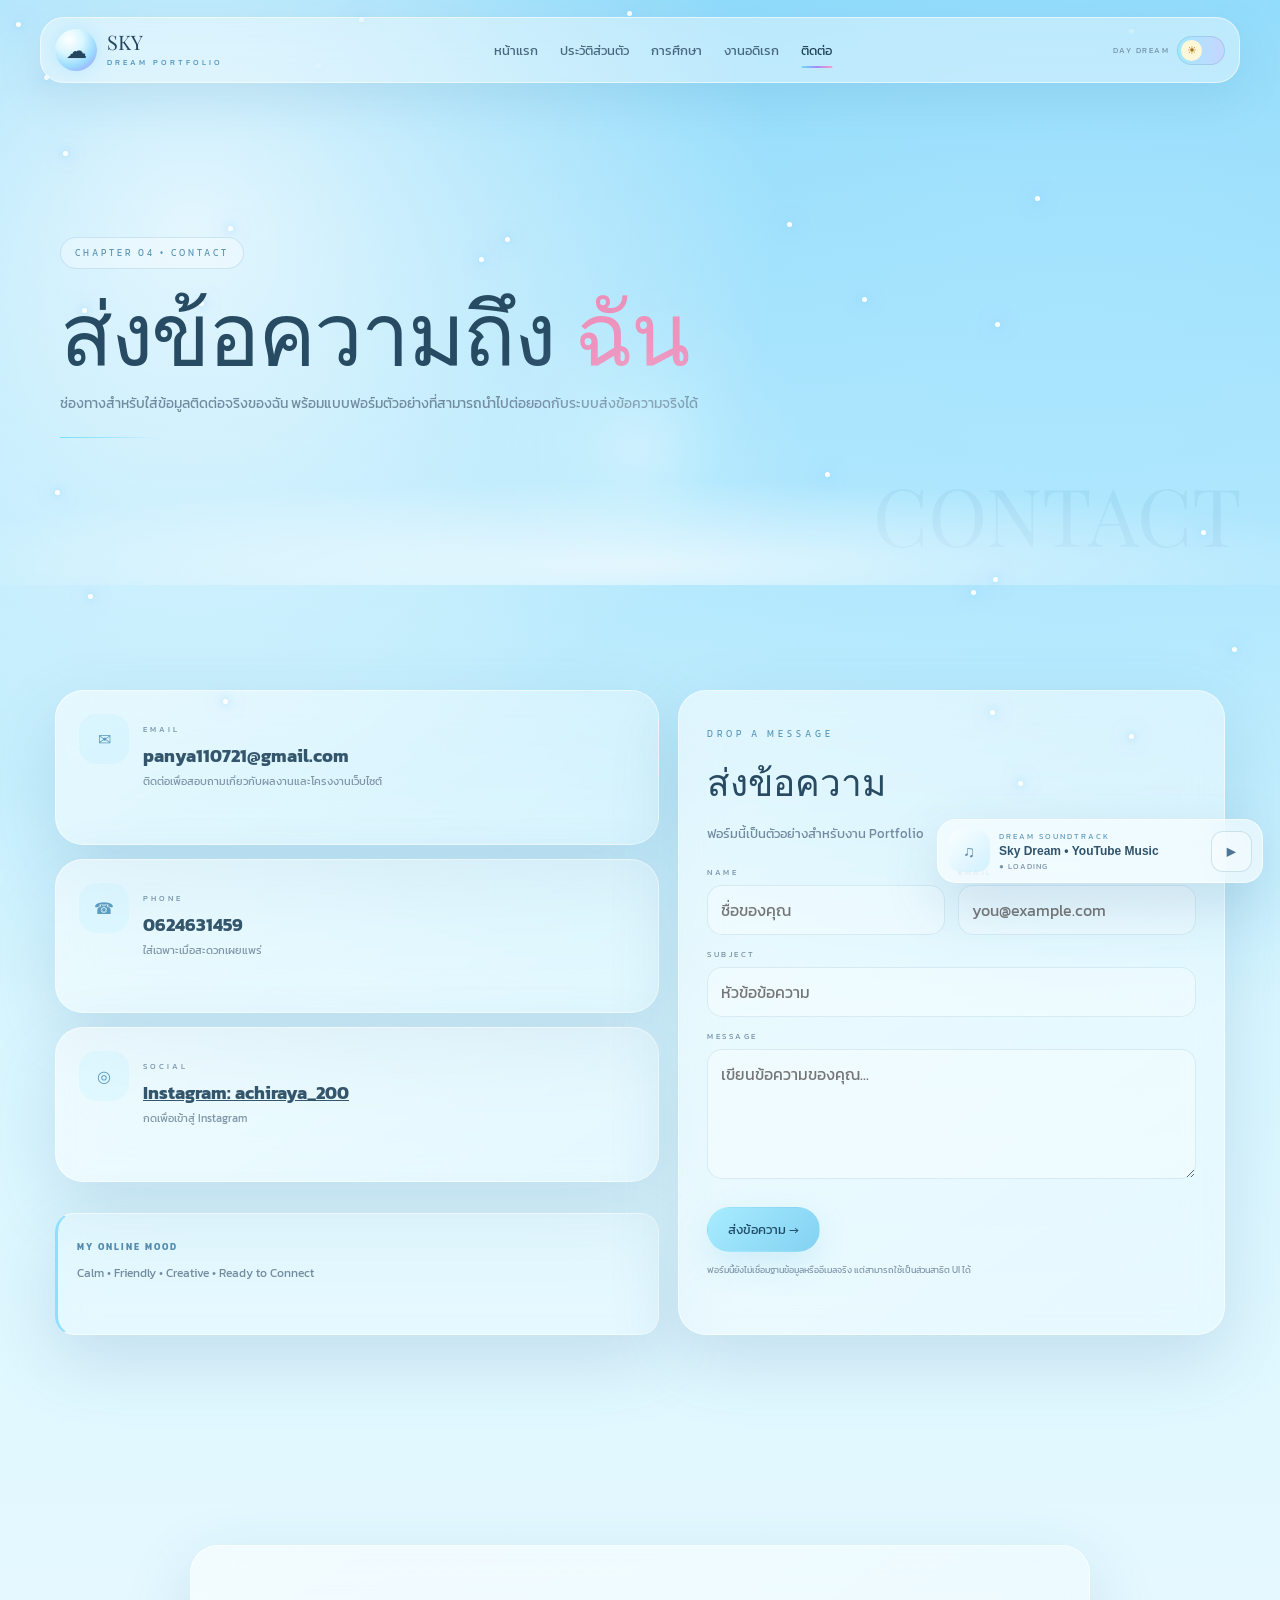
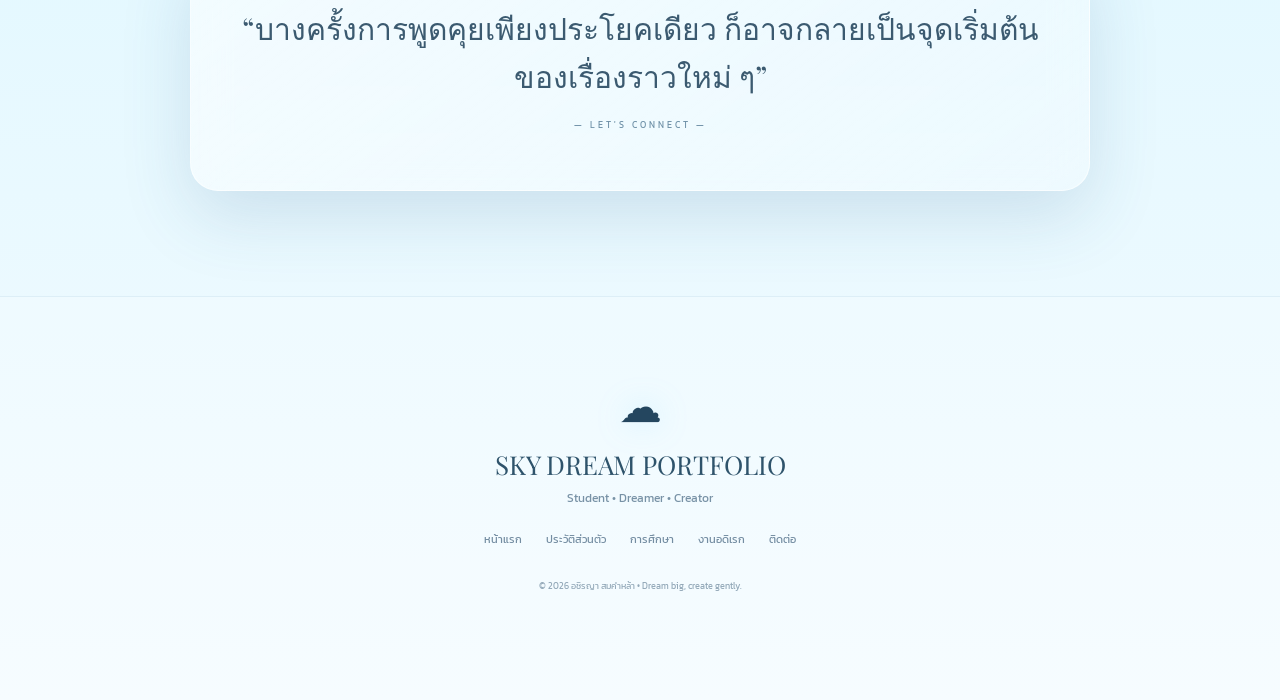
==== commit 449ed117: "Update contact.html" ====
--- a/contact.html
+++ b/contact.html
@@ -3865,7 +3865,7 @@
 @media (prefers-reduced-motion:reduce){
     .shooting-star{animation:none;opacity:0}
 }
-</style></head><body class="page"><canvas id="spaceCanvas"></canvas><div id="mouseGlow"></div><div class="progress"><span></span></div><div class="moon-stars"></div><div class="shooting-star-field" aria-hidden="true"></div><div class="dynamic-cloud-layer"></div><header class="site-header"><nav class="navbar"><a class="logo" href="index.html"><span class="logo-mark">☁</span><span class="logo-copy">SKY<strong>DREAM PORTFOLIO</strong></span></a><div class="nav-links"><a href="index.html" class="">หน้าแรก</a><a href="profile.html" class="">ประวัติส่วนตัว</a><a href="education.html" class="">การศึกษา</a><a href="hobby.html" class="">งานอดิเรก</a><a href="contact.html" class="active">ติดต่อ</a></div><div class="theme-area"><span class="theme-label" id="themeLabel">DAY DREAM</span><button class="theme-button" id="themeButton" aria-label="สลับกลางวันและกลางคืน"></button><button class="mobile-button" id="mobileButton">☰</button></div></nav></header><main><section class="page-hero"><div class="hero-inner-copy"><div class="page-kicker">CHAPTER 04 • CONTACT</div><h1 class="page-title">ส่งข้อความถึง <span class="accent">ฉัน</span></h1><p class="page-subtitle">ช่องทางสำหรับใส่ข้อมูลติดต่อจริงของฉัน พร้อมแบบฟอร์มตัวอย่างที่สามารถนำไปต่อยอดกับระบบส่งข้อความจริงได้</p><div class="page-line"></div></div><div class="page-watermark">CONTACT</div></section><section class="section"><div class="contact-grid"><div class="contact-stack"><article class="contact-card glass tilt reveal"><div class="contact-icon">✉</div><div><small>EMAIL</small><h3>panya110721@gmail.com</h3><p>ติดต่อเพื่อสอบถามเกี่ยวกับผลงานและโครงงานเว็บไซต์</p></div></article><article class="contact-card glass tilt reveal"><div class="contact-icon">☎</div><div><small>PHONE</small><h3>0624631459</h3><p>ใส่เฉพาะเมื่อสะดวกเผยแพร่</p></div></article><article class="contact-card glass tilt reveal"><div class="contact-icon">◎</div><div><small>SOCIAL</small><h3>Instagram: achiraya_200</h3><p>เปลี่ยนเป็นลิงก์จริงได้ภายหลัง</p></div></article><div class="glass callout reveal"><strong>MY ONLINE MOOD</strong><p>Calm • Friendly • Creative • Ready to Connect</p></div></div><div class="glass form-card reveal"><div class="section-heading" style="text-align:left;margin:0 0 20px"><small>DROP A MESSAGE</small><h2 style="font-size:37px">ส่งข้อความ</h2><p>ฟอร์มนี้เป็นตัวอย่างสำหรับงาน Portfolio</p></div><form id="contactForm"><div class="form-grid"><div class="field"><label>NAME</label><input type="text" name="name" placeholder="ชื่อของคุณ" required></div><div class="field"><label>EMAIL</label><input type="email" name="email" placeholder="you@example.com" required></div><div class="field full"><label>SUBJECT</label><input type="text" name="subject" placeholder="หัวข้อข้อความ"></div><div class="field full"><label>MESSAGE</label><textarea name="message" placeholder="เขียนข้อความของคุณ..." required></textarea></div></div><div class="btn-row"><button class="btn btn-primary" type="submit">ส่งข้อความ →</button></div><p class="form-note">ฟอร์มนี้ยังไม่เชื่อมฐานข้อมูลหรืออีเมลจริง แต่สามารถใช้เป็นส่วนสาธิต UI ได้</p><div class="form-status" id="formStatus"></div></form></div></div></section><section class="section"><div class="quote glass reveal"><p>“บางครั้งการพูดคุยเพียงประโยคเดียว ก็อาจกลายเป็นจุดเริ่มต้นของเรื่องราวใหม่ ๆ”</p><span>— LET'S CONNECT —</span></div></section></main><div class="music-dock"><div class="music-orb">♫</div><div class="music-details"><div class="music-label">DREAM SOUNDTRACK</div><div class="music-title">Sky Dream • YouTube Music</div><div class="music-status" id="musicStatus">● LOADING</div></div><button class="music-action" id="musicToggle" type="button">▶</button></div><div class="youtube-frame-wrap"><div id="youtubePlayer"></div></div><footer class="footer"><div class="footer-mark">☁</div><h3>SKY DREAM PORTFOLIO</h3><p>Student • Dreamer • Creator</p><div class="footer-links"><a href="index.html">หน้าแรก</a><a href="profile.html">ประวัติส่วนตัว</a><a href="education.html">การศึกษา</a><a href="hobby.html">งานอดิเรก</a><a href="contact.html">ติดต่อ</a></div><small>© 2026 อชิรญา สมคำหล้า • Dream big, create gently.</small></footer><script>
+</style></head><body class="page"><canvas id="spaceCanvas"></canvas><div id="mouseGlow"></div><div class="progress"><span></span></div><div class="moon-stars"></div><div class="shooting-star-field" aria-hidden="true"></div><div class="dynamic-cloud-layer"></div><header class="site-header"><nav class="navbar"><a class="logo" href="index.html"><span class="logo-mark">☁</span><span class="logo-copy">SKY<strong>DREAM PORTFOLIO</strong></span></a><div class="nav-links"><a href="index.html" class="">หน้าแรก</a><a href="profile.html" class="">ประวัติส่วนตัว</a><a href="education.html" class="">การศึกษา</a><a href="hobby.html" class="">งานอดิเรก</a><a href="contact.html" class="active">ติดต่อ</a></div><div class="theme-area"><span class="theme-label" id="themeLabel">DAY DREAM</span><button class="theme-button" id="themeButton" aria-label="สลับกลางวันและกลางคืน"></button><button class="mobile-button" id="mobileButton">☰</button></div></nav></header><main><section class="page-hero"><div class="hero-inner-copy"><div class="page-kicker">CHAPTER 04 • CONTACT</div><h1 class="page-title">ส่งข้อความถึง <span class="accent">ฉัน</span></h1><p class="page-subtitle">ช่องทางสำหรับใส่ข้อมูลติดต่อจริงของฉัน พร้อมแบบฟอร์มตัวอย่างที่สามารถนำไปต่อยอดกับระบบส่งข้อความจริงได้</p><div class="page-line"></div></div><div class="page-watermark">CONTACT</div></section><section class="section"><div class="contact-grid"><div class="contact-stack"><article class="contact-card glass tilt reveal"><div class="contact-icon">✉</div><div><small>EMAIL</small><h3>panya110721@gmail.com</h3><p>ติดต่อเพื่อสอบถามเกี่ยวกับผลงานและโครงงานเว็บไซต์</p></div></article><article class="contact-card glass tilt reveal"><div class="contact-icon">☎</div><div><small>PHONE</small><h3>0624631459</h3><p>ใส่เฉพาะเมื่อสะดวกเผยแพร่</p></div></article><article class="contact-card glass tilt reveal"><div class="contact-icon">◎</div><div><small>SOCIAL</small><h3><a href="https://www.instagram.com/achiraya_200/" target="_blank" rel="noopener noreferrer">Instagram: achiraya_200</a></h3><p>กดเพื่อเข้าสู่ Instagram</p></div></article><div class="glass callout reveal"><strong>MY ONLINE MOOD</strong><p>Calm • Friendly • Creative • Ready to Connect</p></div></div><div class="glass form-card reveal"><div class="section-heading" style="text-align:left;margin:0 0 20px"><small>DROP A MESSAGE</small><h2 style="font-size:37px">ส่งข้อความ</h2><p>ฟอร์มนี้เป็นตัวอย่างสำหรับงาน Portfolio</p></div><form id="contactForm"><div class="form-grid"><div class="field"><label>NAME</label><input type="text" name="name" placeholder="ชื่อของคุณ" required></div><div class="field"><label>EMAIL</label><input type="email" name="email" placeholder="you@example.com" required></div><div class="field full"><label>SUBJECT</label><input type="text" name="subject" placeholder="หัวข้อข้อความ"></div><div class="field full"><label>MESSAGE</label><textarea name="message" placeholder="เขียนข้อความของคุณ..." required></textarea></div></div><div class="btn-row"><button class="btn btn-primary" type="submit">ส่งข้อความ →</button></div><p class="form-note">ฟอร์มนี้ยังไม่เชื่อมฐานข้อมูลหรืออีเมลจริง แต่สามารถใช้เป็นส่วนสาธิต UI ได้</p><div class="form-status" id="formStatus"></div></form></div></div></section><section class="section"><div class="quote glass reveal"><p>“บางครั้งการพูดคุยเพียงประโยคเดียว ก็อาจกลายเป็นจุดเริ่มต้นของเรื่องราวใหม่ ๆ”</p><span>— LET'S CONNECT —</span></div></section></main><div class="music-dock"><div class="music-orb">♫</div><div class="music-details"><div class="music-label">DREAM SOUNDTRACK</div><div class="music-title">Sky Dream • YouTube Music</div><div class="music-status" id="musicStatus">● LOADING</div></div><button class="music-action" id="musicToggle" type="button">▶</button></div><div class="youtube-frame-wrap"><div id="youtubePlayer"></div></div><footer class="footer"><div class="footer-mark">☁</div><h3>SKY DREAM PORTFOLIO</h3><p>Student • Dreamer • Creator</p><div class="footer-links"><a href="index.html">หน้าแรก</a><a href="profile.html">ประวัติส่วนตัว</a><a href="education.html">การศึกษา</a><a href="hobby.html">งานอดิเรก</a><a href="contact.html">ติดต่อ</a></div><small>© 2026 อชิรญา สมคำหล้า • Dream big, create gently.</small></footer><script>
 (() => {
     "use strict";
     const body=document.body;
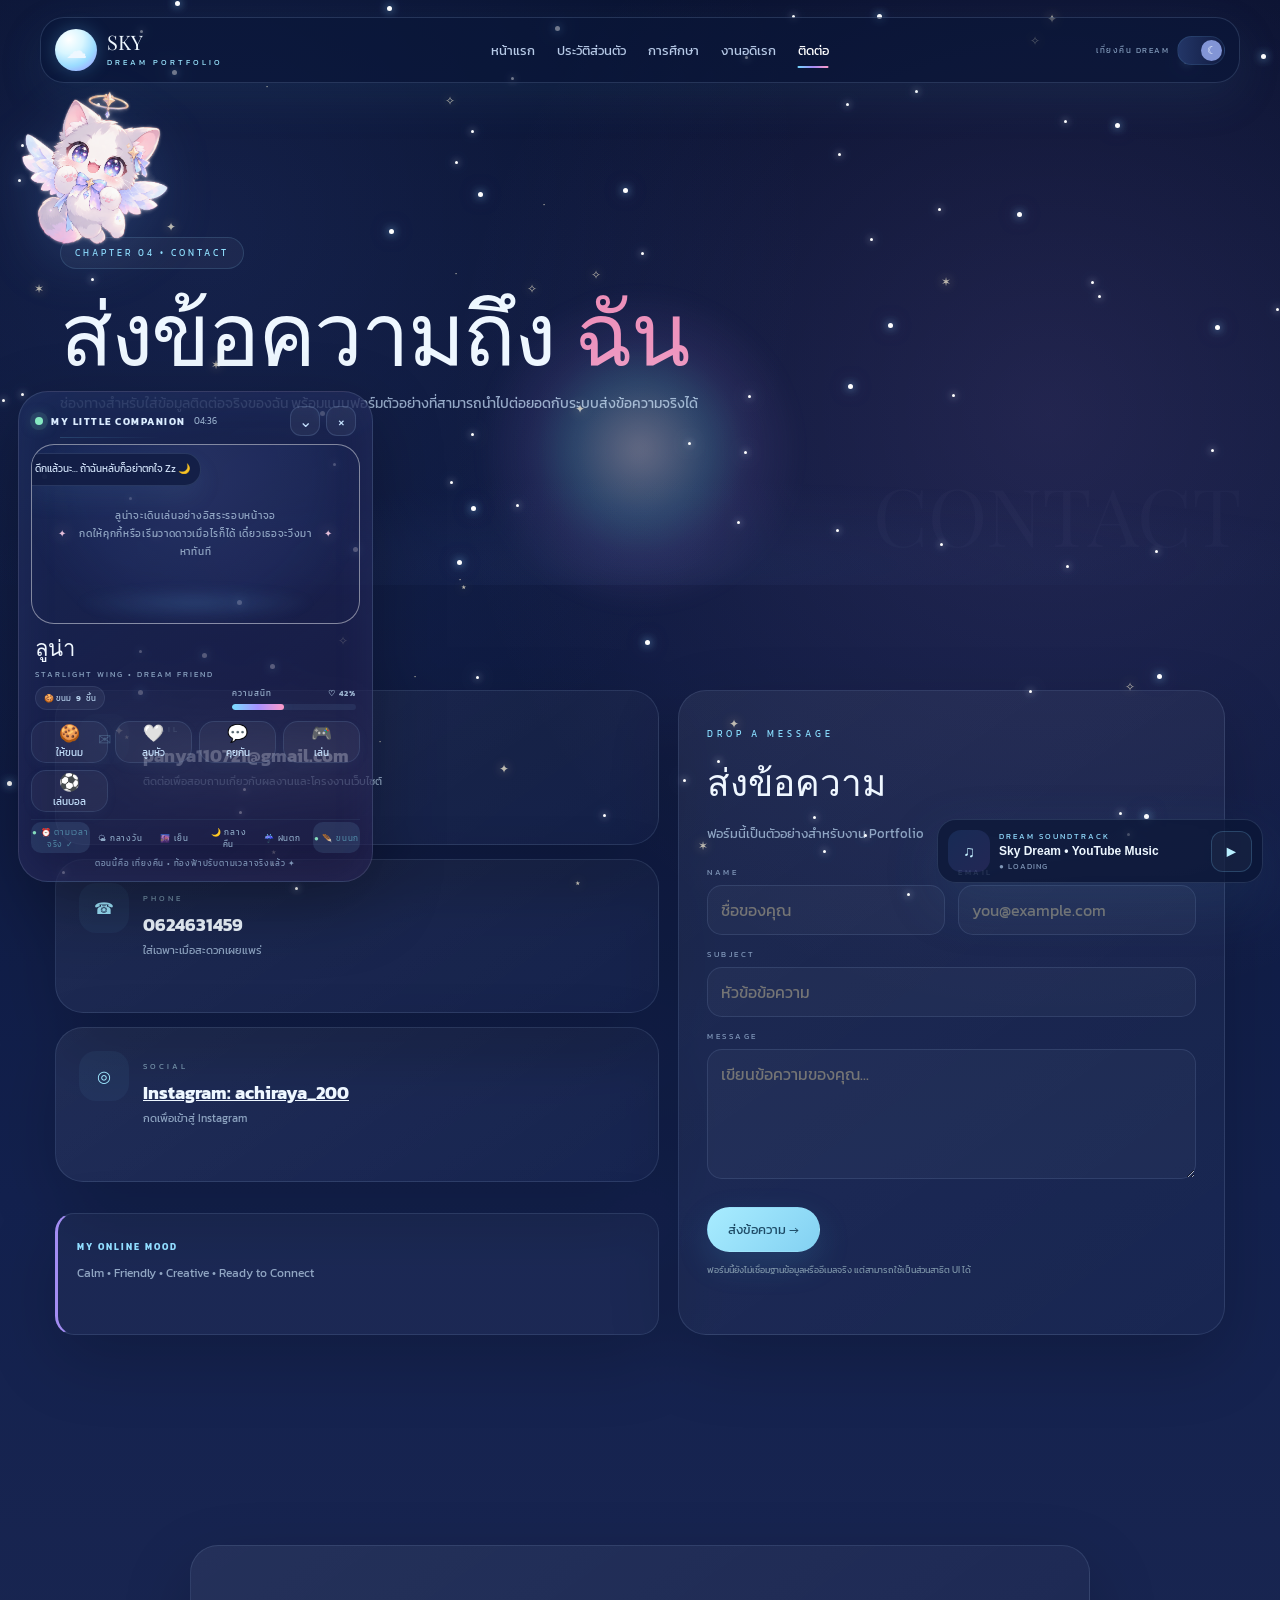
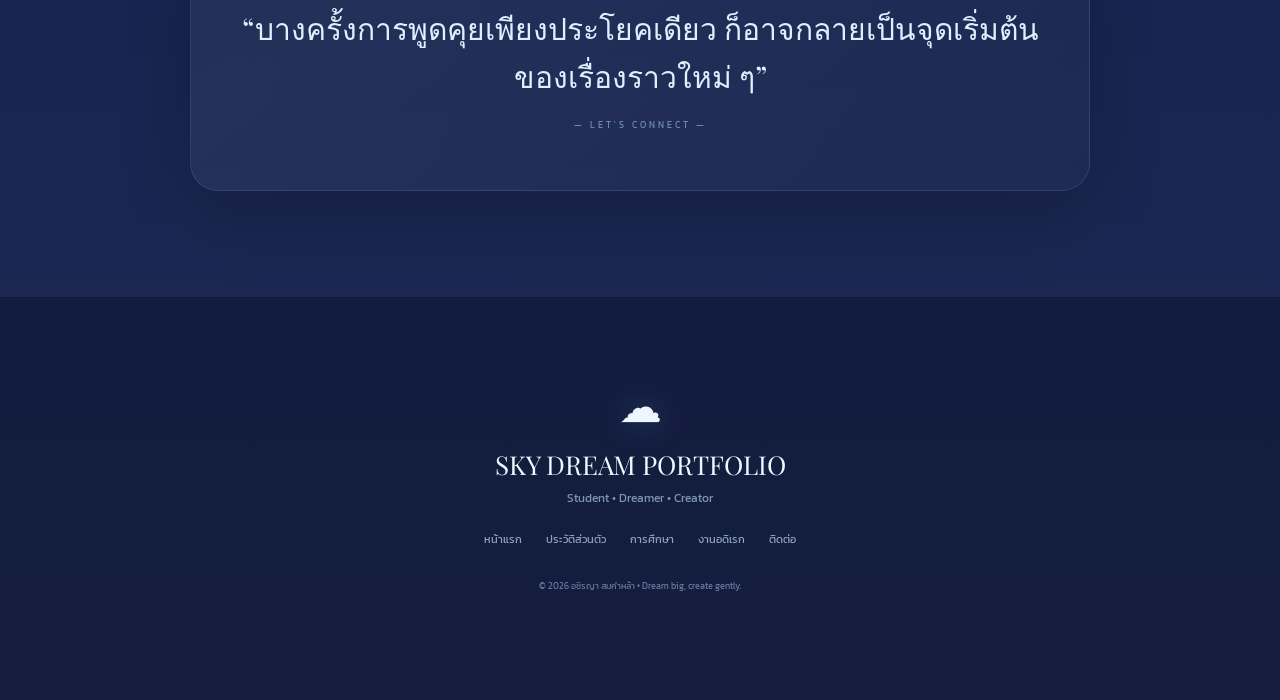
==== commit 9967ba55: "Update contact.html" ====
--- a/contact.html
+++ b/contact.html
@@ -3865,7 +3865,362 @@
 @media (prefers-reduced-motion:reduce){
     .shooting-star{animation:none;opacity:0}
 }
-</style></head><body class="page"><canvas id="spaceCanvas"></canvas><div id="mouseGlow"></div><div class="progress"><span></span></div><div class="moon-stars"></div><div class="shooting-star-field" aria-hidden="true"></div><div class="dynamic-cloud-layer"></div><header class="site-header"><nav class="navbar"><a class="logo" href="index.html"><span class="logo-mark">☁</span><span class="logo-copy">SKY<strong>DREAM PORTFOLIO</strong></span></a><div class="nav-links"><a href="index.html" class="">หน้าแรก</a><a href="profile.html" class="">ประวัติส่วนตัว</a><a href="education.html" class="">การศึกษา</a><a href="hobby.html" class="">งานอดิเรก</a><a href="contact.html" class="active">ติดต่อ</a></div><div class="theme-area"><span class="theme-label" id="themeLabel">DAY DREAM</span><button class="theme-button" id="themeButton" aria-label="สลับกลางวันและกลางคืน"></button><button class="mobile-button" id="mobileButton">☰</button></div></nav></header><main><section class="page-hero"><div class="hero-inner-copy"><div class="page-kicker">CHAPTER 04 • CONTACT</div><h1 class="page-title">ส่งข้อความถึง <span class="accent">ฉัน</span></h1><p class="page-subtitle">ช่องทางสำหรับใส่ข้อมูลติดต่อจริงของฉัน พร้อมแบบฟอร์มตัวอย่างที่สามารถนำไปต่อยอดกับระบบส่งข้อความจริงได้</p><div class="page-line"></div></div><div class="page-watermark">CONTACT</div></section><section class="section"><div class="contact-grid"><div class="contact-stack"><article class="contact-card glass tilt reveal"><div class="contact-icon">✉</div><div><small>EMAIL</small><h3>panya110721@gmail.com</h3><p>ติดต่อเพื่อสอบถามเกี่ยวกับผลงานและโครงงานเว็บไซต์</p></div></article><article class="contact-card glass tilt reveal"><div class="contact-icon">☎</div><div><small>PHONE</small><h3>0624631459</h3><p>ใส่เฉพาะเมื่อสะดวกเผยแพร่</p></div></article><article class="contact-card glass tilt reveal"><div class="contact-icon">◎</div><div><small>SOCIAL</small><h3><a href="https://www.instagram.com/achiraya_200/" target="_blank" rel="noopener noreferrer">Instagram: achiraya_200</a></h3><p>กดเพื่อเข้าสู่ Instagram</p></div></article><div class="glass callout reveal"><strong>MY ONLINE MOOD</strong><p>Calm • Friendly • Creative • Ready to Connect</p></div></div><div class="glass form-card reveal"><div class="section-heading" style="text-align:left;margin:0 0 20px"><small>DROP A MESSAGE</small><h2 style="font-size:37px">ส่งข้อความ</h2><p>ฟอร์มนี้เป็นตัวอย่างสำหรับงาน Portfolio</p></div><form id="contactForm"><div class="form-grid"><div class="field"><label>NAME</label><input type="text" name="name" placeholder="ชื่อของคุณ" required></div><div class="field"><label>EMAIL</label><input type="email" name="email" placeholder="you@example.com" required></div><div class="field full"><label>SUBJECT</label><input type="text" name="subject" placeholder="หัวข้อข้อความ"></div><div class="field full"><label>MESSAGE</label><textarea name="message" placeholder="เขียนข้อความของคุณ..." required></textarea></div></div><div class="btn-row"><button class="btn btn-primary" type="submit">ส่งข้อความ →</button></div><p class="form-note">ฟอร์มนี้ยังไม่เชื่อมฐานข้อมูลหรืออีเมลจริง แต่สามารถใช้เป็นส่วนสาธิต UI ได้</p><div class="form-status" id="formStatus"></div></form></div></div></section><section class="section"><div class="quote glass reveal"><p>“บางครั้งการพูดคุยเพียงประโยคเดียว ก็อาจกลายเป็นจุดเริ่มต้นของเรื่องราวใหม่ ๆ”</p><span>— LET'S CONNECT —</span></div></section></main><div class="music-dock"><div class="music-orb">♫</div><div class="music-details"><div class="music-label">DREAM SOUNDTRACK</div><div class="music-title">Sky Dream • YouTube Music</div><div class="music-status" id="musicStatus">● LOADING</div></div><button class="music-action" id="musicToggle" type="button">▶</button></div><div class="youtube-frame-wrap"><div id="youtubePlayer"></div></div><footer class="footer"><div class="footer-mark">☁</div><h3>SKY DREAM PORTFOLIO</h3><p>Student • Dreamer • Creator</p><div class="footer-links"><a href="index.html">หน้าแรก</a><a href="profile.html">ประวัติส่วนตัว</a><a href="education.html">การศึกษา</a><a href="hobby.html">งานอดิเรก</a><a href="contact.html">ติดต่อ</a></div><small>© 2026 อชิรญา สมคำหล้า • Dream big, create gently.</small></footer><script>
+
+/* =============================================================
+   SKY DREAM • CHIBI COMPANION & LIVE SKY EFFECTS
+   Added as an enhancement layer; existing portfolio content stays intact.
+============================================================= */
+:root{
+  --sd-pink:#ff9bc9;--sd-purple:#9b8cff;--sd-blue:#7ddcff;--sd-white:#fff;
+  --sd-glass:rgba(255,255,255,.48);--sd-shadow:0 24px 70px rgba(62,115,166,.20);
+}
+body{isolation:isolate}
+body:before{
+  content:"";position:fixed;inset:0;pointer-events:none;z-index:0;opacity:0;
+  transition:opacity 1.2s ease,background 1.2s ease;mix-blend-mode:soft-light;
+}
+body[data-sd-auto="1"]:before{opacity:1}
+body[data-sd-auto="1"][data-sd-time="dawn"]{background:linear-gradient(180deg,#b8d8ff 0%,#ffd0df 48%,#fff1ed 100%)!important}
+body[data-sd-auto="1"][data-sd-time="day"]{background:radial-gradient(circle at 20% 8%,rgba(255,255,255,.72),transparent 28%),linear-gradient(180deg,#83d9fb 0%,#d8f6ff 50%,#fffafe 100%)!important}
+body[data-sd-auto="1"][data-sd-time="sunset"]{background:radial-gradient(circle at 78% 24%,rgba(255,214,167,.70),transparent 28%),linear-gradient(180deg,#86cfff 0%,#f7b6d0 55%,#ecd9ff 100%)!important}
+body[data-sd-auto="1"][data-sd-time="night"],
+body[data-sd-auto="1"][data-sd-time="midnight"]{background:radial-gradient(circle at 16% 10%,rgba(114,147,255,.10),transparent 26%),radial-gradient(circle at 82% 18%,rgba(217,155,255,.11),transparent 28%),linear-gradient(180deg,#08112f 0%,#13214e 52%,#202b54 100%)!important;color:#eef7ff}
+
+.sky-dream-effects{position:fixed;inset:0;z-index:3;pointer-events:none;overflow:hidden;contain:layout paint}
+.sd-rain,.sd-feathers,.sd-sparkles{position:absolute;inset:0;pointer-events:none;overflow:hidden}
+.sd-rain{opacity:.60;transition:opacity .5s ease}
+.sd-rain.is-off{opacity:0}
+.sd-drop{position:absolute;top:-12vh;width:1.5px;border-radius:99px;background:linear-gradient(180deg,rgba(255,255,255,0),rgba(205,239,255,.90),rgba(130,200,255,.18));filter:drop-shadow(0 0 4px rgba(161,220,255,.28));transform:rotate(11deg);animation:sdRainFall linear infinite;will-change:transform}
+@keyframes sdRainFall{to{transform:translate3d(-110px,122vh,0) rotate(11deg)}}
+.sd-feathers{opacity:.66;transition:opacity .5s ease}
+.sd-feathers.is-off{opacity:0}
+.sd-feather{position:absolute;top:-12vh;color:rgba(255,255,255,.90);font-size:16px;filter:drop-shadow(0 4px 8px rgba(124,153,212,.18));animation:sdFeatherFall linear infinite;will-change:transform}
+@keyframes sdFeatherFall{
+  0%{transform:translate3d(0,-8vh,0) rotate(0deg)}
+  35%{transform:translate3d(var(--fx),35vh,0) rotate(var(--fr))}
+  70%{transform:translate3d(calc(var(--fx) * -.35),74vh,0) rotate(calc(var(--fr) * -1))}
+  100%{transform:translate3d(calc(var(--fx) * .9),115vh,0) rotate(var(--fr))}
+}
+.sd-sparkles{opacity:.72}
+.sd-spark{position:absolute;color:#fff6d7;text-shadow:0 0 11px rgba(255,235,174,.85);animation:sdSpark var(--sd-dur,3.8s) ease-in-out infinite;animation-delay:var(--sd-delay,0s);font-size:12px}
+@keyframes sdSpark{0%,100%{opacity:.18;transform:scale(.65) translateY(0)}50%{opacity:1;transform:scale(1.12) translateY(-7px)}}
+body[data-sd-time="sunset"] .sd-feather{color:rgba(255,246,250,.96)}
+body.night-mode .sd-feather,body[data-sd-time="night"] .sd-feather,body[data-sd-time="midnight"] .sd-feather{color:rgba(224,236,255,.82)}
+
+.chibi-companion{position:fixed;left:18px;bottom:18px;width:min(355px,calc(100vw - 36px));z-index:1950;padding:12px;border:1px solid rgba(255,255,255,.66);border-radius:30px;background:linear-gradient(145deg,rgba(255,255,255,.72),rgba(248,250,255,.34));backdrop-filter:blur(22px) saturate(130%);-webkit-backdrop-filter:blur(22px) saturate(130%);box-shadow:var(--sd-shadow),0 0 0 1px rgba(255,255,255,.16) inset;transition:transform .35s cubic-bezier(.2,.78,.25,1),opacity .35s ease}
+.night-mode .chibi-companion{background:linear-gradient(145deg,rgba(24,39,83,.86),rgba(31,25,67,.64));border-color:rgba(189,214,255,.16);box-shadow:0 24px 70px rgba(0,0,0,.28),0 0 45px rgba(127,155,255,.08) inset}
+.chibi-companion.is-minimized{transform:translateY(calc(100% - 54px));opacity:.98}
+.chibi-headbar{display:flex;align-items:center;justify-content:space-between;gap:10px;padding:2px 4px 5px}
+.chibi-status{display:flex;align-items:center;gap:8px;min-width:0}
+.chibi-live-dot{width:8px;height:8px;flex:none;border-radius:50%;background:#86e9c2;box-shadow:0 0 0 5px rgba(134,233,194,.10),0 0 14px rgba(134,233,194,.5);animation:sdPulse 1.9s ease-in-out infinite}
+@keyframes sdPulse{50%{transform:scale(1.22);opacity:.68}}
+.chibi-status strong{font-size:10px;letter-spacing:1.5px;color:#456d88;white-space:nowrap}.chibi-status small{font-size:9px;color:#7d96aa;white-space:nowrap}.night-mode .chibi-status strong{color:#dbecff}.night-mode .chibi-status small{color:#92a9c6}
+.chibi-head-actions{display:flex;align-items:center;gap:6px}.chibi-mini-btn,.chibi-close{width:30px;height:30px;border:1px solid rgba(90,145,184,.18);border-radius:11px;background:rgba(255,255,255,.34);cursor:pointer;color:#5e7e97;transition:.25s}.night-mode .chibi-mini-btn,.night-mode .chibi-close{background:rgba(255,255,255,.05);color:#c6e3ff;border-color:rgba(157,199,244,.16)}.chibi-mini-btn:hover,.chibi-close:hover{transform:translateY(-2px) scale(1.03);box-shadow:0 10px 20px rgba(88,163,218,.15)}
+.chibi-stage{position:relative;margin:3px 0 6px;border-radius:23px;padding:6px;min-height:180px;display:grid;place-items:center;overflow:hidden;background:radial-gradient(circle at 50% 18%,rgba(255,255,255,.90),rgba(216,241,255,.40) 42%,rgba(191,177,255,.18) 72%,transparent 100%);border:1px solid rgba(255,255,255,.46)}
+.night-mode .chibi-stage{background:radial-gradient(circle at 50% 18%,rgba(115,135,214,.15),rgba(61,86,162,.14) 52%,transparent 80%)}
+.chibi-stage:before{content:"";position:absolute;inset:auto 12% 3px;height:34px;border-radius:50%;background:radial-gradient(ellipse,rgba(91,160,217,.20),transparent 68%);filter:blur(5px)}
+.chibi-art-wrap{position:relative;width:178px;height:178px;cursor:pointer;animation:sdChibiFloat 4.6s ease-in-out infinite;transition:transform .25s}
+@keyframes sdChibiFloat{0%,100%{transform:translateY(0) rotate(-1deg)}50%{transform:translateY(-9px) rotate(1.5deg)}}
+.chibi-art-wrap:hover{transform:translateY(-12px) scale(1.035)}
+.chibi-art-wrap img{width:100%;height:100%;object-fit:cover;border-radius:50%;filter:drop-shadow(0 14px 22px rgba(113,152,208,.22));user-select:none;-webkit-user-drag:none}
+.chibi-art-wrap:after{content:"";position:absolute;inset:6px;border-radius:50%;border:1px solid rgba(255,255,255,.54);box-shadow:0 0 28px rgba(255,177,218,.15) inset,0 0 36px rgba(118,202,255,.15)}
+.chibi-bubble{position:absolute;top:8px;left:-8px;max-width:205px;padding:8px 10px;border-radius:16px 16px 16px 5px;background:rgba(255,255,255,.90);border:1px solid rgba(255,255,255,.85);color:#5f7286;font-size:10px;line-height:1.45;box-shadow:0 12px 28px rgba(86,137,177,.14);opacity:.96;transform:translateY(0);transition:.25s}
+.night-mode .chibi-bubble{background:rgba(19,31,69,.92);border-color:rgba(176,208,255,.15);color:#d9eaff}.chibi-bubble.sd-bubble-pop{animation:sdBubblePop .42s cubic-bezier(.2,.78,.25,1)}
+@keyframes sdBubblePop{50%{transform:translateY(-6px) scale(1.03)}}
+.chibi-spark{position:absolute;font-size:16px;color:#ffe6a9;text-shadow:0 0 12px #fff2bb;animation:sdSpark 2.7s ease-in-out infinite}.chibi-s1{right:2px;top:20px}.chibi-s2{left:10px;bottom:10px;animation-delay:-1.1s}.chibi-s3{right:30px;bottom:7px;animation-delay:-1.9s}
+.chibi-meta{display:flex;align-items:flex-end;justify-content:space-between;gap:12px;padding:1px 4px 6px}.chibi-name{font:22px 'Playfair Display',serif;color:#395e78}.night-mode .chibi-name{color:#eff7ff}.chibi-title{margin-top:2px;font-size:8px;letter-spacing:2px;color:#7895a9}.night-mode .chibi-title{color:#8ba4c2}
+.chibi-affection{min-width:124px}.chibi-affection-row{display:flex;justify-content:space-between;gap:8px;color:#7c92a7;font-size:8px;letter-spacing:1px}.night-mode .chibi-affection-row{color:#9bb3cf}.chibi-bar{margin-top:5px;height:6px;border-radius:99px;background:rgba(106,159,196,.12);overflow:hidden}.chibi-bar i{display:block;height:100%;width:0;border-radius:99px;background:linear-gradient(90deg,#79ddff,#a791ff,#ff9cc9);box-shadow:0 0 12px rgba(137,218,255,.28);transition:width .55s cubic-bezier(.2,.78,.25,1)}
+.chibi-actions{display:grid;grid-template-columns:repeat(4,1fr);gap:7px;padding:5px 0 7px}.chibi-action{min-height:42px;border-radius:15px;border:1px solid rgba(88,143,182,.16);background:rgba(255,255,255,.34);color:#55758d;cursor:pointer;font-size:10px;transition:.25s cubic-bezier(.2,.78,.25,1);box-shadow:0 4px 12px rgba(76,132,173,.05)}.night-mode .chibi-action{background:rgba(255,255,255,.045);color:#c7e3ff;border-color:rgba(150,198,246,.13)}.chibi-action:hover{transform:translateY(-3px);box-shadow:0 10px 22px rgba(106,169,212,.14);border-color:rgba(255,158,206,.26)}.chibi-action:active{transform:translateY(0) scale(.97)}.chibi-action .emoji{display:block;font-size:17px;line-height:1.1;margin-bottom:2px}.chibi-tools{display:flex;align-items:center;gap:7px;padding-top:2px;border-top:1px solid rgba(102,153,185,.10)}.chibi-tool{flex:1;min-height:31px;border:0;background:transparent;color:#7390a6;font-size:8px;letter-spacing:.8px;cursor:pointer;border-radius:10px;transition:.2s}.night-mode .chibi-tool{color:#8ca7c4}.chibi-tool.active,.chibi-tool:hover{background:rgba(131,200,240,.12);color:#4e82a0}.chibi-tool.active:before{content:"● ";color:#85dbbc}.chibi-footnote{text-align:center;padding:4px 3px 0;font-size:8px;letter-spacing:.8px;color:#96a9ba}.night-mode .chibi-footnote{color:#7f96b7}
+
+/* =============================================================
+   CHIBI V2.2 • FREE-ROAMING MOOD COMPANION
+============================================================= */
+.chibi-stage{display:grid;place-items:center}
+.chibi-stage .chibi-art-wrap{display:none!important}
+.sd-stage-orbit-hint{
+  position:relative;z-index:1;display:flex;align-items:center;justify-content:center;gap:9px;
+  min-height:132px;padding:20px;text-align:center;color:#718ba0;font-size:10px;line-height:1.8;
+  letter-spacing:.7px;opacity:.92
+}
+.sd-stage-orbit-hint span{color:#f6cce5;text-shadow:0 0 13px rgba(255,208,231,.75);animation:sdSpark 2.4s ease-in-out infinite}
+.night-mode .sd-stage-orbit-hint{color:#9db3cf}
+
+.sd-roam-layer{
+  position:fixed;inset:0;z-index:2050;pointer-events:none;overflow:hidden;
+}
+.sd-roaming-chibi{
+  position:fixed;left:0;top:0;width:clamp(112px,13vw,178px);height:clamp(112px,13vw,178px);
+  pointer-events:auto;cursor:pointer;user-select:none;-webkit-user-drag:none;
+  transform:scaleX(var(--sd-face,1));
+  transform-origin:50% 70%;
+  filter:drop-shadow(0 17px 26px rgba(83,129,194,.24));
+  will-change:left,top,transform;
+  transition:filter .25s ease;
+}
+.sd-roaming-chibi img{
+  width:100%;height:100%;object-fit:contain;display:block;pointer-events:none;
+  border-radius:48%;
+  animation:sdRoamFloat 3.8s ease-in-out infinite;
+}
+@keyframes sdRoamFloat{0%,100%{transform:translateY(0) rotate(-1.5deg)}50%{transform:translateY(-8px) rotate(1.5deg)}}
+.sd-roaming-chibi.is-walking img{animation:sdRoamWalk .5s ease-in-out infinite alternate}
+@keyframes sdRoamWalk{0%{transform:translateY(2px) rotate(-2deg)}100%{transform:translateY(-7px) rotate(2deg)}}
+.sd-roaming-chibi.is-running img{animation:sdRoamRun .26s ease-in-out infinite alternate}
+@keyframes sdRoamRun{0%{transform:translateY(4px) scale(.98) rotate(-3deg)}100%{transform:translateY(-9px) scale(1.03) rotate(3deg)}}
+.sd-roaming-chibi.is-excited img{animation:sdRoamExcited .42s cubic-bezier(.2,.78,.25,1) infinite alternate}
+@keyframes sdRoamExcited{0%{transform:translateY(3px) rotate(-3deg) scale(1)}100%{transform:translateY(-17px) rotate(4deg) scale(1.06)}}
+.sd-roaming-chibi.is-sleeping img{animation:sdRoamSleep 2.9s ease-in-out infinite;filter:saturate(.76) brightness(.96)}
+@keyframes sdRoamSleep{0%,100%{transform:translateY(3px) rotate(0) scale(.98)}50%{transform:translateY(7px) rotate(1deg) scale(.985)}}
+.sd-roaming-chibi.is-annoyed img{animation:sdRoamAngry .22s linear infinite alternate}
+@keyframes sdRoamAngry{0%{transform:translateX(-2px) rotate(-2deg) scale(1)}100%{transform:translateX(3px) rotate(2deg) scale(1.02)}}
+.sd-roaming-chibi.is-tired img{filter:saturate(.66) brightness(.96)}
+
+.sd-roam-mood{
+  position:absolute;z-index:4;pointer-events:none;opacity:0;transform:translateY(4px) scale(.85);
+  transition:opacity .2s ease,transform .25s ease;
+  font-size:20px;line-height:1;text-shadow:0 0 14px rgba(255,255,255,.65)
+}
+.sd-roaming-chibi.mood-excited .sd-roam-mood.eye-spark{opacity:1;transform:translateY(-4px) scale(1.05)}
+.sd-roaming-chibi.mood-excited .eye-spark{left:26%;top:26%}
+.sd-roaming-chibi.mood-excited .eye-spark-2{left:62%;top:30%}
+.sd-roaming-chibi .sleep-z{left:72%;top:2%;font-size:18px}
+.sd-roaming-chibi.mood-sleeping .sleep-z{opacity:1;transform:translate(0,-5px) scale(1)}
+.sd-roaming-chibi .mood-mark{left:77%;top:11%;font-size:21px}
+.sd-roaming-chibi.mood-annoyed .mood-mark{opacity:1;transform:translate(0,-5px) scale(1)}
+.sd-roaming-chibi .sad-drop{left:76%;top:30%;font-size:18px}
+.sd-roaming-chibi.mood-tired .sad-drop{opacity:1;transform:translate(0,-4px) scale(1)}
+.sd-roam-bubble{
+  position:fixed;z-index:2051;max-width:min(260px,58vw);padding:9px 12px;border-radius:17px 17px 17px 6px;
+  background:rgba(255,255,255,.93);border:1px solid rgba(255,255,255,.88);box-shadow:0 15px 34px rgba(67,125,177,.18);
+  color:#5d7388;font-size:10px;line-height:1.55;pointer-events:none;opacity:0;transform:translateY(5px) scale(.96);
+  transition:opacity .2s ease,transform .25s ease;backdrop-filter:blur(13px)
+}
+.sd-roam-bubble.show{opacity:1;transform:none}
+.night-mode .sd-roam-bubble{background:rgba(19,31,69,.94);border-color:rgba(181,211,255,.16);color:#dcecff}
+.sd-feed-cookie{
+  position:fixed;z-index:2052;font-size:26px;pointer-events:none;filter:drop-shadow(0 6px 10px rgba(85,126,177,.25));
+  animation:sdCookieWait 1.8s cubic-bezier(.2,.72,.25,1) forwards
+}
+@keyframes sdCookieWait{0%{opacity:0;transform:translateY(14px) scale(.6) rotate(-12deg)}18%{opacity:1}60%{opacity:1;transform:translateY(-3px) scale(1.03) rotate(6deg)}100%{opacity:0;transform:translateY(10px) scale(.82) rotate(0)}}
+.sd-roaming-chibi.sd-happy-jump{animation:sdWholeJump .8s cubic-bezier(.2,.78,.25,1)}
+@keyframes sdWholeJump{0%{transform:scaleX(var(--sd-face,1)) translateY(0)}35%{transform:scaleX(var(--sd-face,1)) translateY(-16px) scale(1.06)}65%{transform:scaleX(var(--sd-face,1)) translateY(-8px) scale(1.03)}100%{transform:scaleX(var(--sd-face,1)) translateY(0) scale(1)}}
+.sd-draw-wrap.sd-drawing-now{box-shadow:0 0 0 2px rgba(255,192,221,.30),0 0 50px rgba(139,206,255,.16) inset}
+@media(max-width:780px){
+  .sd-roaming-chibi{width:118px;height:118px}
+  .sd-roam-bubble{font-size:9px;max-width:210px}
+}
+
+/* V2.3 • transparent Luna + drag / shake / rapid-click chase / ball */
+.sd-roaming-chibi{touch-action:none;cursor:grab}
+.sd-roaming-chibi.is-dragging{cursor:grabbing;transition:none!important}
+.sd-roaming-chibi img{border-radius:0!important;object-fit:contain!important}
+.chibi-art-wrap img{border-radius:0!important;object-fit:contain!important}
+.sd-roaming-chibi.is-dizzy img{animation:sdRoamDizzy .28s linear infinite alternate;filter:saturate(.9) hue-rotate(-8deg)}
+@keyframes sdRoamDizzy{0%{transform:translateX(-5px) rotate(-5deg)}50%{transform:translateY(-2px) rotate(5deg) scale(1.02)}100%{transform:translateX(5px) rotate(-4deg)}}
+.sd-roaming-chibi .dizzy-mark{left:76%;top:28%;font-size:20px;display:none}
+.sd-roaming-chibi.mood-dizzy .dizzy-mark{display:block;opacity:1;transform:translate(0,-4px) scale(1)}
+.sd-roam-ball{position:fixed;z-index:2053;width:48px;height:48px;border-radius:50%;display:grid;place-items:center;opacity:0;visibility:hidden;pointer-events:none;font-size:30px;filter:drop-shadow(0 8px 14px rgba(87,130,191,.24));transform:translateZ(0) scale(.55);transition:opacity .2s ease,transform .28s cubic-bezier(.2,.78,.25,1);}
+.sd-roam-ball.show{opacity:1;visibility:visible;transform:scale(1)}
+.sd-roam-ball.bounce{animation:sdBallBounce .55s cubic-bezier(.2,.78,.25,1) infinite alternate}
+.sd-roam-ball.hit{animation:sdBallHit .8s cubic-bezier(.2,.78,.25,1)}
+@keyframes sdBallBounce{from{transform:translateY(0) rotate(-7deg) scale(1)}to{transform:translateY(-9px) rotate(9deg) scale(1.04)}}
+@keyframes sdBallHit{0%{transform:scale(1)}28%{transform:scale(1.18) translateY(-10px)}60%{transform:scale(.92) translateY(2px)}100%{transform:scale(1) translateY(0)}}
+@media(max-width:780px){.sd-roam-ball{width:42px;height:42px;font-size:26px}}
+@media(prefers-reduced-motion:reduce){
+  .sd-roaming-chibi img,.sd-roaming-chibi.is-walking img,.sd-roaming-chibi.is-running img,.sd-roaming-chibi.is-excited img,.sd-roaming-chibi.is-sleeping img,.sd-roaming-chibi.is-annoyed img{animation:none!important}
+}
+
+.sd-hearts{position:fixed;inset:0;z-index:1960;pointer-events:none}.sd-heart{position:fixed;font-size:17px;color:#ff9fc7;text-shadow:0 0 15px rgba(255,152,199,.45);animation:sdHeartUp 1.15s cubic-bezier(.2,.72,.25,1) forwards}.sd-heart:nth-child(even){color:#9f97ff}.sd-heart:nth-child(3n){color:#81ddff}@keyframes sdHeartUp{0%{opacity:0;transform:translate3d(0,15px,0) scale(.7)}12%{opacity:1}100%{opacity:0;transform:translate3d(var(--hx),-85px,0) scale(1.15) rotate(var(--hr))}}
+.sd-snack{position:fixed;z-index:1960;font-size:20px;pointer-events:none;animation:sdSnackFly 1s cubic-bezier(.2,.72,.25,1) forwards}.sd-snack:after{content:"✦";position:absolute;inset:-6px;color:#ffe6a7;animation:sdSpark 1s ease-in-out infinite}.sd-snack{filter:drop-shadow(0 4px 9px rgba(98,152,200,.24))}@keyframes sdSnackFly{0%{opacity:0;transform:translate3d(0,35px,0) scale(.65)}18%{opacity:1}65%{transform:translate3d(-10px,-62px,0) scale(1.05)}100%{opacity:0;transform:translate3d(18px,-120px,0) scale(.75)}}
+
+.sd-game{position:fixed;inset:0;z-index:2600;display:grid;place-items:center;padding:20px;background:rgba(8,18,48,.33);backdrop-filter:blur(7px);-webkit-backdrop-filter:blur(7px);opacity:0;visibility:hidden;transition:.28s}.sd-game.show{opacity:1;visibility:visible}.sd-game-card{width:min(650px,100%);padding:18px;border-radius:28px;border:1px solid rgba(255,255,255,.62);background:linear-gradient(145deg,rgba(255,255,255,.92),rgba(242,248,255,.80));box-shadow:0 32px 100px rgba(26,67,111,.30);position:relative}.night-mode .sd-game-card{background:linear-gradient(145deg,rgba(25,40,83,.96),rgba(24,28,66,.92));border-color:rgba(187,213,255,.14);color:#eef7ff}.sd-game-card h3{font:26px 'Playfair Display',serif;color:#355f7b}.night-mode .sd-game-card h3{color:#eff7ff}.sd-game-card p{margin-top:4px;color:#728ba0;font-size:11px}.night-mode .sd-game-card p{color:#8ea7c5}.sd-game-close{position:absolute;right:14px;top:13px;width:34px;height:34px;border:1px solid rgba(92,145,180,.14);background:rgba(255,255,255,.45);color:#58758d;border-radius:12px;cursor:pointer}.sd-game-stats{display:flex;justify-content:space-between;gap:10px;margin-top:12px;padding:9px 12px;border-radius:15px;background:rgba(129,196,237,.10);color:#5d7e97;font-size:10px}.night-mode .sd-game-stats{color:#b7d0e8}.sd-arena{position:relative;margin-top:10px;height:min(48vh,350px);min-height:250px;border-radius:22px;overflow:hidden;background:radial-gradient(circle at 50% 50%,rgba(161,220,255,.34),rgba(159,144,255,.10) 52%,rgba(255,194,225,.12) 82%);border:1px solid rgba(255,255,255,.44)}.night-mode .sd-arena{background:radial-gradient(circle at 50% 50%,rgba(99,127,212,.16),rgba(123,86,184,.11) 52%,rgba(255,139,190,.05) 82%)}.sd-game-star{position:absolute;width:42px;height:42px;border:0;background:transparent;color:#ffe7a6;text-shadow:0 0 13px rgba(255,231,166,.90);font-size:24px;cursor:pointer;animation:sdStarFloat 1.55s ease-in-out infinite}.sd-game-star:hover{transform:scale(1.24)}@keyframes sdStarFloat{50%{transform:translateY(-7px) rotate(8deg)}}.sd-game-tip{text-align:center;margin-top:8px;font-size:9px;letter-spacing:1.3px;color:#8297a8}.night-mode .sd-game-tip{color:#849dbb}
+.chibi-companion.sd-shake .chibi-art-wrap{animation:sdHappyJump .72s cubic-bezier(.2,.78,.25,1)}
+@keyframes sdHappyJump{0%{transform:translateY(0) rotate(0)}30%{transform:translateY(-15px) rotate(-4deg) scale(1.04)}60%{transform:translateY(-8px) rotate(4deg)}100%{transform:translateY(0) rotate(0)}}
+.chibi-companion.sd-sleepy .chibi-art-wrap{filter:saturate(.82);animation-duration:5.8s}
+.chibi-companion.sd-rainy .chibi-art-wrap{animation-duration:5.1s}
+
+@media(max-width:780px){
+  .chibi-companion{left:10px;bottom:86px;width:min(350px,calc(100vw - 20px));padding:10px;border-radius:26px}
+  .chibi-stage{min-height:156px}.chibi-art-wrap{width:150px;height:150px}.chibi-bubble{font-size:9px;max-width:190px}.chibi-action{min-height:40px;font-size:9px}
+  .sd-game-card{padding:14px;border-radius:24px}.sd-arena{min-height:240px;height:52vh}
+}
+@media(max-width:520px){
+  .chibi-companion{width:calc(100vw - 20px)}.chibi-meta{align-items:center}.chibi-name{font-size:20px}.chibi-title{font-size:7px}.chibi-affection{min-width:112px}.chibi-actions{gap:5px}.chibi-action{border-radius:13px}.chibi-action .emoji{font-size:15px}.chibi-tools{gap:4px}.chibi-footnote{display:none}
+  .sd-drop{width:1px}.sd-feather{font-size:14px}
+}
+@media(prefers-reduced-motion:reduce){
+  .sd-drop,.sd-feather,.sd-spark,.chibi-art-wrap,.chibi-live-dot,.sd-game-star{animation:none!important}
+  .chibi-companion,.sd-game,.chibi-bar i{transition:none!important}
+}
+
+
+/* ===== v2 real-time sky themes + mini games + AI-style chat ===== */
+body[data-sd-time="dawn"]{background:radial-gradient(circle at 18% 12%,rgba(255,255,255,.78),transparent 24%),radial-gradient(circle at 82% 20%,rgba(255,208,220,.52),transparent 28%),linear-gradient(180deg,#a8dfff 0,#ffd8df 49%,#fff4ee 100%)}
+body[data-sd-time="day"]{background:radial-gradient(circle at 15% 10%,rgba(255,255,255,.82),transparent 25%),radial-gradient(circle at 84% 16%,rgba(171,235,255,.72),transparent 30%),linear-gradient(180deg,#7ed6fb 0,#d5f4ff 48%,#f8fbff 100%)}
+body[data-sd-time="sunset"]{background:radial-gradient(circle at 18% 12%,rgba(255,242,220,.88),transparent 22%),radial-gradient(circle at 84% 17%,rgba(255,186,205,.55),transparent 30%),linear-gradient(180deg,#73bde4 0,#f6b2b7 48%,#ffd9bf 100%)}
+body[data-sd-time="night"]{background:radial-gradient(circle at 20% 12%,rgba(123,144,226,.18),transparent 25%),radial-gradient(circle at 83% 18%,rgba(209,147,255,.13),transparent 30%),linear-gradient(180deg,#0b1540 0,#18265a 52%,#302554 100%)}
+body[data-sd-time="midnight"]{background:radial-gradient(circle at 18% 9%,rgba(103,126,255,.13),transparent 24%),radial-gradient(circle at 82% 18%,rgba(169,109,255,.12),transparent 28%),linear-gradient(180deg,#050b25 0,#101735 54%,#1b183c 100%)}
+body[data-sd-time="dawn"] .sun{background:radial-gradient(circle at 32% 28%,#fffdf2,#fff1cf 33%,#ffc6b7 68%,#ffad91 100%);box-shadow:0 0 0 18px rgba(255,204,190,.10),0 0 70px rgba(255,185,153,.35)}
+body[data-sd-time="sunset"] .sun{background:radial-gradient(circle at 32% 28%,#fff9dc,#ffe5ae 34%,#ffb36f 67%,#ff8e83 100%);box-shadow:0 0 0 18px rgba(255,188,147,.12),0 0 72px rgba(255,157,117,.38)}
+body[data-sd-time="sunset"] .sky-scene:after{content:"";position:absolute;inset:auto 4% 15% 4%;height:95px;border-radius:50%;background:radial-gradient(ellipse,rgba(255,219,196,.34),transparent 68%);filter:blur(15px);pointer-events:none;z-index:-1}
+body[data-sd-time="sunset"] .hero:before{background:radial-gradient(ellipse at center,rgba(255,246,232,.65),rgba(255,218,220,.32) 44%,transparent 74%)}
+body[data-sd-time="dawn"] .hero:before{background:radial-gradient(ellipse at center,rgba(255,250,244,.72),rgba(255,219,231,.30) 44%,transparent 74%)}
+body[data-sd-time="sunset"] .eyebrow,body[data-sd-time="dawn"] .eyebrow{border-color:rgba(238,157,150,.26)}
+body[data-sd-time="sunset"] .hero h1 span{color:#ef9b8f}
+body[data-sd-time="dawn"] .hero h1 span{color:#e99bbd}
+body[data-sd-time="sunset"] .theme-button{background:linear-gradient(90deg,#ffd9aa,#ffc2c5)}
+
+.chibi-resource{display:inline-flex;align-items:center;gap:5px;margin-top:6px;padding:5px 8px;border-radius:99px;background:rgba(255,255,255,.33);border:1px solid rgba(92,145,180,.12);font-size:8px;color:#718da4}.night-mode .chibi-resource{background:rgba(255,255,255,.05);border-color:rgba(157,199,244,.10);color:#b3cde8}
+.chibi-tools{flex-wrap:wrap}.chibi-tool{min-width:0}.chibi-tool.wide{flex:1.25}
+
+.sd-game-card{width:min(860px,100%);max-height:min(92vh,860px);overflow:auto}
+.sd-game-subtitle{margin-top:4px;color:#718ba2;font-size:10px;line-height:1.7}.night-mode .sd-game-subtitle{color:#93aac6}
+.sd-game-tabs{display:grid;grid-template-columns:1fr 1fr;gap:9px;margin-top:15px}.sd-game-tab{min-height:54px;padding:8px 12px;border-radius:16px;border:1px solid rgba(86,145,184,.15);background:rgba(255,255,255,.40);cursor:pointer;text-align:left;color:#5d7890;transition:.22s}.sd-game-tab strong{display:block;font-size:11px;color:#41647d}.sd-game-tab small{display:block;margin-top:2px;font-size:8px;color:#8298aa}.night-mode .sd-game-tab{background:rgba(255,255,255,.045);color:#a9c4df;border-color:rgba(155,198,245,.13)}.night-mode .sd-game-tab strong{color:#e7f3ff}.night-mode .sd-game-tab small{color:#849dbb}.sd-game-tab.active,.sd-game-tab:hover{transform:translateY(-2px);border-color:rgba(139,213,255,.34);box-shadow:0 10px 25px rgba(93,165,214,.10)}
+.sd-game-panel{display:none;margin-top:12px}.sd-game-panel.active{display:block}
+.sd-garden-head{display:flex;justify-content:space-between;align-items:center;gap:12px;padding:10px 12px;border-radius:16px;background:rgba(127,205,174,.10);border:1px solid rgba(122,185,163,.13)}.sd-garden-head strong{font-size:11px;color:#4e7f73}.sd-garden-head span{font-size:9px;color:#718e8a}.night-mode .sd-garden-head strong{color:#c9f5df}.night-mode .sd-garden-head span{color:#92bca9}
+.sd-garden-grid{display:grid;grid-template-columns:repeat(4,1fr);gap:10px;margin-top:12px}.sd-garden-plot{min-height:176px;border:1px solid rgba(100,161,140,.16);border-radius:19px;background:linear-gradient(180deg,rgba(255,255,255,.45),rgba(209,244,225,.34));display:flex;flex-direction:column;align-items:center;justify-content:center;gap:8px;cursor:pointer;position:relative;overflow:hidden;transition:.24s}.sd-garden-plot:hover{transform:translateY(-3px);box-shadow:0 14px 30px rgba(74,149,119,.10)}.night-mode .sd-garden-plot{background:linear-gradient(180deg,rgba(255,255,255,.05),rgba(87,129,108,.08));border-color:rgba(134,193,165,.14)}.sd-garden-icon{font-size:42px;line-height:1;filter:drop-shadow(0 8px 10px rgba(84,139,111,.16));transition:.25s}.sd-garden-plot.ready .sd-garden-icon{animation:sdGardenReady 1.2s ease-in-out infinite}.sd-garden-plot.growing .sd-garden-icon{animation:sdGardenGrow 1.8s ease-in-out infinite}@keyframes sdGardenReady{50%{transform:translateY(-6px) scale(1.05)}}@keyframes sdGardenGrow{50%{transform:translateY(-3px) rotate(1deg)}}
+.sd-garden-label{font-size:10px;color:#527566}.sd-garden-status{font-size:8px;color:#7d998d;text-align:center;min-height:26px}.sd-garden-bar{width:76%;height:5px;border-radius:99px;background:rgba(82,145,116,.12);overflow:hidden}.sd-garden-bar i{display:block;height:100%;width:0;border-radius:99px;background:linear-gradient(90deg,#8fe0b4,#ffd08a);transition:width .4s}.night-mode .sd-garden-label{color:#caeadb}.night-mode .sd-garden-status{color:#88aa9a}
+.sd-game-secondary{display:flex;flex-wrap:wrap;gap:8px;margin-top:10px}.sd-game-small-btn{min-height:34px;padding:0 12px;border-radius:12px;border:1px solid rgba(90,150,185,.15);background:rgba(255,255,255,.38);color:#5b7890;cursor:pointer;font-size:9px}.night-mode .sd-game-small-btn{background:rgba(255,255,255,.045);color:#b8d0e8;border-color:rgba(151,195,239,.13)}
+.sd-draw-wrap{padding:10px;border-radius:19px;background:radial-gradient(circle at 50% 30%,rgba(185,225,255,.33),rgba(165,148,255,.12) 58%,rgba(255,190,220,.10) 100%);border:1px solid rgba(255,255,255,.44)}.night-mode .sd-draw-wrap{background:radial-gradient(circle at 50% 30%,rgba(96,127,215,.13),rgba(119,81,177,.10) 58%,rgba(255,137,185,.05) 100%);border-color:rgba(178,211,250,.10)}
+#sdConstellationCanvas{display:block;width:100%;height:330px;border-radius:16px;background:linear-gradient(180deg,rgba(12,22,61,.06),rgba(52,30,95,.12));touch-action:none;cursor:crosshair}.sd-draw-help{display:flex;justify-content:space-between;gap:8px;align-items:center;margin-top:7px;font-size:8px;color:#768da1}.night-mode .sd-draw-help{color:#90a6c0}
+.sd-draw-output{margin-top:10px;min-height:68px;padding:11px 12px;border-radius:15px;background:rgba(255,255,255,.30);font-size:10px;color:#637d94}.night-mode .sd-draw-output{background:rgba(255,255,255,.04);color:#c4d7ea}.sd-starline{display:flex;flex-wrap:wrap;gap:4px;margin-top:6px}.sd-starline i{font-style:normal;color:#ffe8a9;animation:sdSpark 2.4s ease-in-out infinite}
+
+.sd-chat{position:fixed;left:18px;bottom:18px;width:min(390px,calc(100vw - 36px));z-index:2700;padding:12px;border-radius:25px;border:1px solid rgba(255,255,255,.66);background:linear-gradient(145deg,rgba(255,255,255,.92),rgba(244,247,255,.78));backdrop-filter:blur(22px);box-shadow:0 30px 90px rgba(25,67,111,.25);opacity:0;visibility:hidden;transform:translateY(18px) scale(.98);transition:.28s}.sd-chat.show{opacity:1;visibility:visible;transform:none}.night-mode .sd-chat{background:linear-gradient(145deg,rgba(23,37,78,.96),rgba(28,24,64,.94));border-color:rgba(187,213,255,.13);box-shadow:0 30px 90px rgba(0,0,0,.34)}
+.sd-chat-head{display:flex;justify-content:space-between;align-items:center;gap:8px}.sd-chat-head strong{font-size:12px;color:#436680}.night-mode .sd-chat-head strong{color:#e8f5ff}.sd-chat-head small{display:block;margin-top:2px;color:#8197a9;font-size:8px}.night-mode .sd-chat-head small{color:#8da5c1}.sd-chat-close{width:30px;height:30px;border-radius:11px;border:1px solid rgba(93,146,181,.14);background:rgba(255,255,255,.34);cursor:pointer;color:#5d7890}.night-mode .sd-chat-close{background:rgba(255,255,255,.05);color:#bcd5ee;border-color:rgba(151,196,240,.14)}
+.sd-chat-messages{height:285px;overflow:auto;margin-top:10px;padding:4px 2px 4px}.sd-msg{display:flex;margin:7px 0}.sd-msg.user{justify-content:flex-end}.sd-msg .bubble{max-width:82%;padding:8px 10px;border-radius:15px 15px 15px 5px;background:rgba(125,213,247,.13);color:#587489;font-size:10px;line-height:1.55}.sd-msg.user .bubble{border-radius:15px 15px 5px 15px;background:linear-gradient(135deg,rgba(171,237,255,.62),rgba(177,157,255,.40));color:#36566e}.night-mode .sd-msg .bubble{background:rgba(130,175,238,.10);color:#c9ddf0}.night-mode .sd-msg.user .bubble{background:linear-gradient(135deg,rgba(88,163,223,.26),rgba(156,119,222,.24));color:#eef7ff}.sd-typing{display:inline-flex;gap:3px;align-items:center;padding:8px 10px;border-radius:15px 15px 15px 5px;background:rgba(125,213,247,.11)}.sd-typing i{width:5px;height:5px;border-radius:50%;background:#8ecde7;animation:sdTyping 1s infinite}.sd-typing i:nth-child(2){animation-delay:.14s}.sd-typing i:nth-child(3){animation-delay:.28s}@keyframes sdTyping{50%{transform:translateY(-3px);opacity:.55}}
+.sd-chat-form{display:grid;grid-template-columns:1fr auto;gap:7px;margin-top:8px}.sd-chat-input{min-width:0;min-height:42px;padding:0 12px;border-radius:14px;border:1px solid rgba(87,145,182,.16);background:rgba(255,255,255,.52);outline:none;color:#496a82;font-size:10px}.sd-chat-input:focus{border-color:rgba(107,197,239,.38);box-shadow:0 0 0 4px rgba(113,210,255,.08)}.night-mode .sd-chat-input{background:rgba(255,255,255,.05);border-color:rgba(156,202,246,.12);color:#edf6ff}.night-mode .sd-chat-input::placeholder{color:#7891ad}.sd-chat-send{min-width:56px;border:0;border-radius:14px;background:linear-gradient(135deg,#a7eaff,#a891ff);color:#294c64;font-size:10px;cursor:pointer}.sd-chat-hint{margin-top:6px;font-size:8px;color:#95a7b7;text-align:center}.night-mode .sd-chat-hint{color:#7f96b2}
+
+@media(max-width:780px){
+  .sd-game-tabs{grid-template-columns:1fr}.sd-garden-grid{grid-template-columns:1fr 1fr}.sd-game-card{max-height:90vh}.sd-chat{left:10px;bottom:84px;width:min(390px,calc(100vw - 20px))}.sd-chat-messages{height:240px}.chibi-tools{row-gap:4px}
+}
+@media(max-width:520px){
+  .sd-garden-grid{grid-template-columns:1fr}.sd-garden-plot{min-height:145px}.sd-draw-help{flex-direction:column;align-items:flex-start}.chibi-resource{font-size:7px}
+}
+
+</style></head><body class="page"><canvas id="spaceCanvas"></canvas><div id="mouseGlow"></div><div class="progress"><span></span></div><div class="moon-stars"></div><div class="shooting-star-field" aria-hidden="true"></div><div class="dynamic-cloud-layer"></div><header class="site-header"><nav class="navbar"><a class="logo" href="index.html"><span class="logo-mark">☁</span><span class="logo-copy">SKY<strong>DREAM PORTFOLIO</strong></span></a><div class="nav-links"><a href="index.html" class="">หน้าแรก</a><a href="profile.html" class="">ประวัติส่วนตัว</a><a href="education.html" class="">การศึกษา</a><a href="hobby.html" class="">งานอดิเรก</a><a href="contact.html" class="active">ติดต่อ</a></div><div class="theme-area"><span class="theme-label" id="themeLabel">DAY DREAM</span><button class="theme-button" id="themeButton" aria-label="สลับกลางวันและกลางคืน"></button><button class="mobile-button" id="mobileButton">☰</button></div></nav></header><main><section class="page-hero"><div class="hero-inner-copy"><div class="page-kicker">CHAPTER 04 • CONTACT</div><h1 class="page-title">ส่งข้อความถึง <span class="accent">ฉัน</span></h1><p class="page-subtitle">ช่องทางสำหรับใส่ข้อมูลติดต่อจริงของฉัน พร้อมแบบฟอร์มตัวอย่างที่สามารถนำไปต่อยอดกับระบบส่งข้อความจริงได้</p><div class="page-line"></div></div><div class="page-watermark">CONTACT</div></section><section class="section"><div class="contact-grid"><div class="contact-stack"><article class="contact-card glass tilt reveal"><div class="contact-icon">✉</div><div><small>EMAIL</small><h3>panya110721@gmail.com</h3><p>ติดต่อเพื่อสอบถามเกี่ยวกับผลงานและโครงงานเว็บไซต์</p></div></article><article class="contact-card glass tilt reveal"><div class="contact-icon">☎</div><div><small>PHONE</small><h3>0624631459</h3><p>ใส่เฉพาะเมื่อสะดวกเผยแพร่</p></div></article><article class="contact-card glass tilt reveal"><div class="contact-icon">◎</div><div><small>SOCIAL</small><h3><a href="https://www.instagram.com/achiraya_200/" target="_blank" rel="noopener noreferrer">Instagram: achiraya_200</a></h3><p>กดเพื่อเข้าสู่ Instagram</p></div></article><div class="glass callout reveal"><strong>MY ONLINE MOOD</strong><p>Calm • Friendly • Creative • Ready to Connect</p></div></div><div class="glass form-card reveal"><div class="section-heading" style="text-align:left;margin:0 0 20px"><small>DROP A MESSAGE</small><h2 style="font-size:37px">ส่งข้อความ</h2><p>ฟอร์มนี้เป็นตัวอย่างสำหรับงาน Portfolio</p></div><form id="contactForm"><div class="form-grid"><div class="field"><label>NAME</label><input type="text" name="name" placeholder="ชื่อของคุณ" required></div><div class="field"><label>EMAIL</label><input type="email" name="email" placeholder="you@example.com" required></div><div class="field full"><label>SUBJECT</label><input type="text" name="subject" placeholder="หัวข้อข้อความ"></div><div class="field full"><label>MESSAGE</label><textarea name="message" placeholder="เขียนข้อความของคุณ..." required></textarea></div></div><div class="btn-row"><button class="btn btn-primary" type="submit">ส่งข้อความ →</button></div><p class="form-note">ฟอร์มนี้ยังไม่เชื่อมฐานข้อมูลหรืออีเมลจริง แต่สามารถใช้เป็นส่วนสาธิต UI ได้</p><div class="form-status" id="formStatus"></div></form></div></div></section><section class="section"><div class="quote glass reveal"><p>“บางครั้งการพูดคุยเพียงประโยคเดียว ก็อาจกลายเป็นจุดเริ่มต้นของเรื่องราวใหม่ ๆ”</p><span>— LET'S CONNECT —</span></div></section></main>
+
+<!-- SKY DREAM companion layer -->
+<div class="sky-dream-effects" id="skyDreamEffects" aria-hidden="true">
+  <div class="sd-rain" id="sdRain"></div>
+  <div class="sd-feathers" id="sdFeathers"></div>
+  <div class="sd-sparkles" id="sdSparkles"></div>
+</div>
+
+<aside class="chibi-companion" id="chibiCompanion" aria-label="จิบิแมวมีปีกผู้ช่วยส่วนตัว">
+  <div class="chibi-headbar">
+    <div class="chibi-status">
+      <span class="chibi-live-dot"></span>
+      <strong>MY LITTLE COMPANION</strong>
+      <small id="chibiTimeLabel">15:00</small>
+    </div>
+    <div class="chibi-head-actions">
+      <button class="chibi-mini-btn" id="chibiMinimize" type="button" aria-label="ย่อจิบิ">⌄</button>
+      <button class="chibi-close" id="chibiClose" type="button" aria-label="ซ่อนจิบิ">×</button>
+    </div>
+  </div>
+
+  <div class="chibi-stage">
+    <div class="chibi-bubble" id="chibiBubble">สวัสดี! ฉันจะอยู่เป็นเพื่อนตรงนี้นะ ✦</div>
+    <div class="sd-stage-orbit-hint"><span>✦</span> ลูน่าจะเดินเล่นอย่างอิสระรอบหน้าจอ <br>กดให้คุกกี้หรือเริ่มวาดดาวเมื่อไรก็ได้ เดี๋ยวเธอจะวิ่งมาหาทันที <span>✦</span></div>
+    <div class="chibi-art-wrap" id="chibiArt" role="button" tabindex="0" aria-label="ลูบหัวจิบิ">
+      <img src="images/chibi_companion.png" alt="จิบิแมวสีขาวมีปีก ตาแป๋ว">
+      <span class="chibi-spark chibi-s1">✦</span>
+      <span class="chibi-spark chibi-s2">✧</span>
+      <span class="chibi-spark chibi-s3">✦</span>
+    </div>
+  </div>
+
+  <div class="chibi-meta">
+    <div>
+      <div class="chibi-name">ลูน่า</div>
+      <div class="chibi-title" id="chibiMoodLabel">WINGED CAT • DREAM FRIEND</div>
+      <div class="chibi-resource">🍪 ขนม <strong id="chibiSnackCount">9</strong> ชิ้น</div>
+    </div>
+    <div class="chibi-affection">
+      <div class="chibi-affection-row"><span>ความสนิท</span><strong id="chibiAffectionLabel">♡ 42%</strong></div>
+      <div class="chibi-bar"><i id="chibiAffectionFill"></i></div>
+    </div>
+  </div>
+
+  <div class="chibi-actions">
+    <button class="chibi-action" type="button" data-chibi-action="feed"><span class="emoji">🍪</span>ให้ขนม</button>
+    <button class="chibi-action" type="button" data-chibi-action="pet"><span class="emoji">🤍</span>ลูบหัว</button>
+    <button class="chibi-action" type="button" data-chibi-action="chat"><span class="emoji">💬</span>คุยกัน</button>
+    <button class="chibi-action" type="button" data-chibi-action="play"><span class="emoji">🎮</span>เล่น</button>
+    <button class="chibi-action" type="button" data-chibi-action="ball"><span class="emoji">⚽</span>เล่นบอล</button>
+  </div>
+
+  <div class="chibi-tools">
+    <button class="chibi-tool wide" id="sdAutoThemeBtn" type="button">⏰ ตามเวลาจริง</button>
+    <button class="chibi-tool" id="sdDayBtn" type="button">🌤 กลางวัน</button>
+    <button class="chibi-tool" id="sdEveningBtn" type="button">🌆 เย็น</button>
+    <button class="chibi-tool" id="sdNightBtn" type="button">🌙 กลางคืน</button>
+    <button class="chibi-tool active" id="sdRainBtn" type="button">☔ ฝนตก</button>
+    <button class="chibi-tool active" id="sdFeatherBtn" type="button">🪶 ขนนก</button>
+  </div>
+  <div class="chibi-footnote" id="chibiFootnote">วันนี้ฉันจะคอยอยู่ตรงนี้กับเธอ ไม่ว่าจะเช้าหรือดึก ✦</div>
+</aside>
+
+<div class="sd-hearts" id="sdHearts" aria-hidden="true"></div>
+<div class="sd-roam-layer" id="sdRoamLayer" aria-hidden="true">
+  <div class="sd-roaming-chibi mood-happy" id="sdRoamingChibi" role="button" tabindex="0" aria-label="ลูน่า จิบิแมวมีปีกที่กำลังเดินเล่น">
+    <img src="images/chibi_companion.png" alt="ลูน่า จิบิแมวสีพาสเทลมีปีก ตาแป๋ว">
+    <span class="sd-roam-mood eye-spark">✨</span>
+    <span class="sd-roam-mood eye-spark-2">✦</span>
+    <span class="sd-roam-mood sleep-z">Z</span>
+    <span class="sd-roam-mood mood-mark">💢</span>
+    <span class="sd-roam-mood sad-drop">💧</span>
+    <span class="sd-roam-mood dizzy-mark">🌀</span>
+  </div>
+  <div class="sd-roam-bubble" id="sdRoamBubble">เมี้ยว~ ฉันกำลังเดินเล่นอยู่ตรงนี้นะ ♡</div>
+  <div class="sd-roam-ball" id="sdRoamBall" aria-hidden="true">⚽</div>
+</div>
+
+<div class="sd-game" id="sdGame" aria-hidden="true">
+  <div class="sd-game-card" role="dialog" aria-modal="true" aria-labelledby="sdGameTitle">
+    <button class="sd-game-close" id="sdGameClose" type="button" aria-label="ปิดเกม">×</button>
+    <h3 id="sdGameTitle">สวนความฝันของลูน่า ✦</h3>
+    <p class="sd-game-subtitle">มีแค่ 2 อย่างที่ลูน่าชอบที่สุด — ปลูกต้นคุกกี้ 🍪 และวาดรูปให้กลายเป็นกลุ่มดาว ✨</p>
+
+    <div class="sd-game-tabs">
+      <button class="sd-game-tab active" type="button" data-game-tab="garden"><strong>🌳 สวนต้นไม้คุกกี้</strong><small>ปลูก • รอให้โต • เก็บขนม</small></button>
+      <button class="sd-game-tab" type="button" data-game-tab="constellation"><strong>✨ วาดกลุ่มดาว</strong><small>วาดรูป • เสกเป็นดาว • ตั้งชื่อ</small></button>
+    </div>
+
+    <section class="sd-game-panel active" data-game-panel="garden">
+      <div class="sd-garden-head"><strong>สวนคุกกี้ลับของลูน่า</strong><span id="sdGardenTotal">เก็บสะสมแล้ว 0 ชิ้น</span></div>
+      <div class="sd-garden-grid" id="sdGardenGrid"></div>
+      <div class="sd-game-tip" id="sdGardenTip">คลิกกระถางเพื่อปลูกต้นไม้คุกกี้ แล้วรอประมาณ 3 วินาทีก็เก็บได้ ✦</div>
+    </section>
+
+    <section class="sd-game-panel" data-game-panel="constellation">
+      <div class="sd-draw-wrap">
+        <canvas id="sdConstellationCanvas" width="760" height="420" aria-label="พื้นที่วาดรูปเพื่อสร้างกลุ่มดาว"></canvas>
+        <div class="sd-draw-help"><span>ลากเมาส์หรือนิ้ววาดรูปรอบ ๆ ได้เลย</span><span>อย่าวาดเร็วเกินไปเพื่อให้เส้นสวย ✦</span></div>
+      </div>
+      <div class="sd-game-secondary">
+        <button class="sd-game-small-btn" id="sdCastConstellation" type="button">✨ เสกเป็นกลุ่มดาว</button>
+        <button class="sd-game-small-btn" id="sdClearDrawing" type="button">↺ วาดใหม่</button>
+      </div>
+      <div class="sd-draw-output" id="sdConstellationOutput">วาดรูปร่างที่อยากเห็นบนท้องฟ้า แล้วกด “เสกเป็นกลุ่มดาว” ได้เลย 🌌</div>
+    </section>
+  </div>
+</div>
+
+<div class="sd-chat" id="sdChat" aria-hidden="true">
+  <div class="sd-chat-head">
+    <div><strong>💬 คุยกับลูน่า</strong><small>AI-style conversation • ตอบตามข้อความของเธอแบบออฟไลน์</small></div>
+    <button class="sd-chat-close" id="sdChatClose" type="button" aria-label="ปิดแชต">×</button>
+  </div>
+  <div class="sd-chat-messages" id="sdChatMessages" aria-live="polite"></div>
+  <form class="sd-chat-form" id="sdChatForm">
+    <input class="sd-chat-input" id="sdChatInput" type="text" autocomplete="off" placeholder="พิมพ์คุยกับลูน่า เช่น วันนี้เหนื่อยจัง...">
+    <button class="sd-chat-send" type="submit">ส่ง ✦</button>
+  </form>
+  <div class="sd-chat-hint">ลูน่าไม่มี API ภายนอก — ใช้ระบบสนทนาในเว็บเพื่อความเป็นส่วนตัวและเปิดเล่นได้ทันที</div>
+</div>
+
+<div class="music-dock"><div class="music-orb">♫</div><div class="music-details"><div class="music-label">DREAM SOUNDTRACK</div><div class="music-title">Sky Dream • YouTube Music</div><div class="music-status" id="musicStatus">● LOADING</div></div><button class="music-action" id="musicToggle" type="button">▶</button></div><div class="youtube-frame-wrap"><div id="youtubePlayer"></div></div><footer class="footer"><div class="footer-mark">☁</div><h3>SKY DREAM PORTFOLIO</h3><p>Student • Dreamer • Creator</p><div class="footer-links"><a href="index.html">หน้าแรก</a><a href="profile.html">ประวัติส่วนตัว</a><a href="education.html">การศึกษา</a><a href="hobby.html">งานอดิเรก</a><a href="contact.html">ติดต่อ</a></div><small>© 2026 อชิรญา สมคำหล้า • Dream big, create gently.</small></footer><script>
 (() => {
     "use strict";
     const body=document.body;
@@ -4304,4 +4659,645 @@
 })();
 
 })();
-</script></body></html>
+</script>
+<script>
+(() => {
+  "use strict";
+  if (window.__skyDreamCompanionV2Installed) return;
+  window.__skyDreamCompanionV2Installed = true;
+
+  const body = document.body;
+  const companion = document.getElementById("chibiCompanion");
+  if (!companion) return;
+  const $ = (selector, root=document) => root.querySelector(selector);
+  const $$ = (selector, root=document) => Array.from(root.querySelectorAll(selector));
+
+  const stateKey = "skyDreamChibiStateV2";
+  const settingsKey = "skyDreamChibiSettingsV2";
+  const defaults = {
+    affection: 42, snacks: 9, pats: 0, chats: 0, plays: 0, energy: 76,
+    gardenHarvested: 0, constellationCount: 0,
+    gardenPlots: [0,0,0,0]
+  };
+  const settingsDefaults = { autoTheme: true, manualTheme: "day", rain: false, feathers: true };
+  const state = load(stateKey, defaults);
+  const settings = load(settingsKey, settingsDefaults);
+  /* v2.1: rain is opt-in only. Existing v2 installs start with rain off once;
+     after the user toggles it, the chosen state is preserved normally. */
+  const rainOptInKey = "skyDreamRainOptInV21";
+  if (localStorage.getItem(rainOptInKey) !== "1") {
+    settings.rain = false;
+    save(settingsKey, settings);
+    localStorage.setItem(rainOptInKey, "1");
+  }
+
+  const bubble = $("#chibiBubble");
+  const timeLabel = $("#chibiTimeLabel");
+  const moodLabel = $("#chibiMoodLabel");
+  const affectionLabel = $("#chibiAffectionLabel");
+  const affectionFill = $("#chibiAffectionFill");
+  const footnote = $("#chibiFootnote");
+  const snackCount = $("#chibiSnackCount");
+  const art = $("#sdRoamingChibi") || $("#chibiArt");
+  const panelArt = $("#chibiArt");
+  const ball = $("#sdRoamBall");
+  const roamBubble = $("#sdRoamBubble");
+  const roamDrawWrap = $(".sd-draw-wrap");
+  const hearts = $("#sdHearts");
+  const rain = $("#sdRain");
+  const feathers = $("#sdFeathers");
+  const sparkles = $("#sdSparkles");
+  const autoThemeBtn = $("#sdAutoThemeBtn");
+  const dayBtn = $("#sdDayBtn");
+  const eveningBtn = $("#sdEveningBtn");
+  const nightBtn = $("#sdNightBtn");
+  const rainBtn = $("#sdRainBtn");
+  const featherBtn = $("#sdFeatherBtn");
+  const game = $("#sdGame");
+  const gameClose = $("#sdGameClose");
+  const gardenGrid = $("#sdGardenGrid");
+  const gardenTotal = $("#sdGardenTotal");
+  const gardenTip = $("#sdGardenTip");
+  const constellationCanvas = $("#sdConstellationCanvas");
+  const constellationOutput = $("#sdConstellationOutput");
+  const chat = $("#sdChat");
+  const chatMessages = $("#sdChatMessages");
+  const chatForm = $("#sdChatForm");
+  const chatInput = $("#sdChatInput");
+  let idleTimer = null;
+  let gameOpen = false;
+  let chatBusy = false;
+  let chatHistory = load("skyDreamChibiChatV2", []);
+  if (!Array.isArray(chatHistory)) chatHistory = [];
+
+  /* ----- free roaming chibi state ----- */
+  let roamX = Math.max(26, innerWidth * 0.52), roamY = Math.max(120, innerHeight * 0.48);
+  let roamTX = roamX, roamTY = roamY, roamLast = performance.now();
+  let roamTimer = null, sleepTimer = null, wakeTimer = null;
+  let roamSleeping = false, roamChasing = false, feedPending = false, ballPending = false;
+  let ballX = 0, ballY = 0, ballTimer = null;
+  let pokeBurst = [], fastPokeBurst = [], globalClickBurst = [], lastInteraction = Date.now();
+  let dragging = false, dragMoved = false, dragPointerId = null, suppressNextClick = false;
+  let dragStartClientX = 0, dragStartClientY = 0, dragStartRoamX = 0, dragStartRoamY = 0;
+  let dragHistory = [], nauseaTimer = null;
+  let pointerX = innerWidth * .5, pointerY = innerHeight * .5;
+  let energy = clamp(Number(state.energy ?? 76), 0, 100);
+  let mood = "happy";
+
+  function setRoamMood(next, bubbleMessage){
+    mood = next;
+    if(!art) return;
+    art.classList.remove("mood-happy","mood-excited","mood-sleeping","mood-annoyed","mood-tired","mood-dizzy","is-walking","is-running","is-excited","is-sleeping","is-annoyed","is-tired","is-dizzy");
+    art.classList.add(`mood-${next}`);
+    if(next === "excited") art.classList.add("is-excited");
+    if(next === "sleeping") art.classList.add("is-sleeping");
+    if(next === "annoyed") art.classList.add("is-annoyed","is-running");
+    if(next === "tired") art.classList.add("is-tired");
+    if(next === "dizzy") art.classList.add("is-dizzy");
+    if(bubbleMessage) showRoamBubble(bubbleMessage);
+  }
+  function showRoamBubble(message, duration=2600){
+    if(!roamBubble || !message) return;
+    roamBubble.textContent = message;
+    roamBubble.classList.remove("show");
+    requestAnimationFrame(()=>roamBubble.classList.add("show"));
+    clearTimeout(showRoamBubble._t);
+    showRoamBubble._t = setTimeout(()=>roamBubble?.classList.remove("show"), duration);
+  }
+  function placeRoamBubble(){
+    if(!roamBubble || !art) return;
+    const r=art.getBoundingClientRect();
+    const bw=roamBubble.offsetWidth||220, bh=roamBubble.offsetHeight||45;
+    let x=r.left + r.width*.08, y=r.top - bh - 10;
+    if(y<12) y=r.bottom+10;
+    x=clamp(x,10,Math.max(10,innerWidth-bw-10));
+    roamBubble.style.left=`${x}px`; roamBubble.style.top=`${y}px`;
+  }
+  function roamBounds(){
+    const r=art?.getBoundingClientRect();
+    const w=r?.width || Math.min(178, innerWidth*.13), h=r?.height || w;
+    return {minX:12,maxX:Math.max(12,innerWidth-w-12),minY:74,maxY:Math.max(88,innerHeight-h-86)};
+  }
+  function pickRoamTarget(){
+    if(roamSleeping || roamChasing || feedPending) return;
+    const b=roamBounds();
+    roamTX=b.minX+Math.random()*(b.maxX-b.minX);
+    roamTY=b.minY+Math.random()*(b.maxY-b.minY);
+    art?.classList.add("is-walking");
+    clearTimeout(roamTimer);
+    roamTimer=setTimeout(pickRoamTarget, 2400+Math.random()*4200);
+  }
+  function moveRoam(now){
+    if(!art) return;
+    const dt=Math.min(38,now-roamLast)/16.666; roamLast=now;
+    if(!roamSleeping){
+      if(ballPending && !roamChasing && !feedPending){
+        const b=roamBounds();
+        roamTX=clamp(ballX-art.offsetWidth*.35,b.minX,b.maxX);
+        roamTY=clamp(ballY-art.offsetHeight*.35,b.minY,b.maxY);
+        art.classList.add("is-running");
+      }
+      const chase = roamChasing ? 0.19 : (feedPending ? 0.115 : (ballPending ? 0.095 : .052));
+      if(roamChasing){
+        const b=roamBounds();
+        roamTX=clamp(pointerX-(art.offsetWidth*.35),b.minX,b.maxX);
+        roamTY=clamp(pointerY-(art.offsetHeight*.22),b.minY,b.maxY);
+        art.classList.add("is-running");
+      }
+      const dx=roamTX-roamX, dy=roamTY-roamY, dist=Math.hypot(dx,dy);
+      if(dist>1){
+        const step=Math.min(dist, (roamChasing?11.5:(feedPending?6.2:(ballPending?7.2:2.3)))*dt);
+        roamX += dx/dist*step; roamY += dy/dist*step;
+        art.style.setProperty("--sd-face", dx>=0 ? 1 : -1);
+      } else if(!roamChasing && !feedPending && !ballPending){
+        art.classList.remove("is-walking","is-running");
+      }
+      art.style.left=`${roamX}px`; art.style.top=`${roamY}px`;
+      if(feedPending && dist<7){
+        feedPending=false; art.classList.remove("is-running","is-walking");
+        const cookie=document.createElement("span");cookie.className="sd-feed-cookie";cookie.textContent="🍪";cookie.style.left=`${roamX+art.offsetWidth*.47}px`;cookie.style.top=`${roamY+art.offsetHeight*.54}px`;document.body.appendChild(cookie);setTimeout(()=>cookie.remove(),1850);
+        energy=clamp(energy+10,0,100); state.energy=energy; save(stateKey,state);
+        setRoamMood("happy","งั่มงั่ม~! 🍪 เดินมาหาให้กินถึงที่เลย ขอบคุณนะ ♡"); celebrate("feed");
+      }
+      if(ballPending && dist<12){
+        ballPending=false; art.classList.remove("is-running","is-walking");
+        if(ball){
+          ball.classList.remove("bounce"); ball.classList.add("hit");
+          clearTimeout(ballTimer);
+          ballTimer=setTimeout(()=>{ball.classList.remove("show","hit");},720);
+        }
+        energy=clamp(energy-3,0,100); state.energy=energy; save(stateKey,state);
+        setRoamMood("happy","เย้! จับบอลได้แล้ว~ ⚽💗 เล่นอีกไหม? ");
+        showRoamBubble("⚽ ตีบอลกลับไปแล้วนะ~ เมี้ยว!",1800);
+        celebrate("pat");
+        setTimeout(()=>{if(!roamChasing && !feedPending && !roamSleeping){pickRoamTarget();}},760);
+      }
+    }
+    placeRoamBubble();
+    requestAnimationFrame(moveRoam);
+  }
+  function startRoaming(){
+    if(!art) return;
+    const b=roamBounds(); roamX=clamp(roamX,b.minX,b.maxX); roamY=clamp(roamY,b.minY,b.maxY); pickRoamTarget(); requestAnimationFrame(moveRoam);
+  }
+  function wakeUp(reason=""){
+    if(!roamSleeping) return;
+    roamSleeping=false; energy=clamp(energy+24,0,100); state.energy=energy; save(stateKey,state); setRoamMood(energy<35?"tired":"happy", reason || "ฟี้... ตื่นแล้วนะ ☀️"); pickRoamTarget();
+  }
+  function nap(reason=""){
+    if(roamSleeping || roamChasing || feedPending) return;
+    roamSleeping=true; art.classList.remove("is-walking","is-running","is-excited","is-annoyed"); setRoamMood("sleeping", reason || "ฟี้~ ขอหลับสักแป๊บนะ Zz");
+    clearTimeout(wakeTimer); wakeTimer=setTimeout(()=>wakeUp("งืม~ ชาร์จพลังเต็มขึ้นแล้ว ✦"), 5200+Math.random()*5200);
+  }
+  function registerInteraction(){
+    lastInteraction=Date.now();
+    energy=clamp(energy+3,0,100); state.energy=energy; save(stateKey,state);
+    if(roamSleeping) wakeUp("เมี้ยว? เรียกฉันเหรอ~ ตื่นแล้ว ♡");
+  }
+  function pokeRoam(){
+    registerInteraction();
+    const now=performance.now();
+    pokeBurst.push(now); pokeBurst=pokeBurst.filter(t=>now-t<4600);
+    fastPokeBurst.push(now); fastPokeBurst=fastPokeBurst.filter(t=>now-t<900);
+    if(fastPokeBurst.length>=3){
+      fastPokeBurst=[]; forceChase("💢 เมี้ยว! คลิกรัวแบบนี้ ฉันวิ่งไล่แล้วนะ!!");
+      return;
+    }
+    if(pokeBurst.length>=6){
+      pokeBurst=[]; forceChase("💢 เมี้ยว! อย่าจิ้มเยอะสิ! ฉันจะวิ่งไล่แล้วนะ!!");
+      return;
+    }
+    pet("poke");
+  }
+  function reactToDrawing(){
+    registerInteraction(); roamChasing=false; feedPending=false; const b=roamBounds();
+    roamTX=clamp(pointerX-(art.offsetWidth*.45),b.minX,b.maxX); roamTY=clamp(pointerY-(art.offsetHeight*.55),b.minY,b.maxY);
+    setRoamMood("excited","ว้าววว! ✨ เธอกำลังวาดอะไรอยู่เหรอ?! ขอฉันดูใกล้ ๆ นะ 💖");
+    art.classList.add("is-excited"); setTimeout(()=>{if(!roamSleeping && mood==='excited'){setRoamMood("happy");}},1900);
+  }
+  function forceChase(message="💢 เมี้ยว! คลิกรัวขนาดนี้ ฉันไล่จับแล้วนะ!!"){
+    if(!art) return;
+    if(dragging){try{if(dragPointerId!=null) art.releasePointerCapture(dragPointerId);}catch(_){} dragging=false; dragPointerId=null; art.classList.remove("is-dragging");}
+    roamSleeping=false; roamChasing=true; feedPending=false; ballPending=false;
+    clearTimeout(wakeTimer); clearTimeout(roamTimer); clearTimeout(ballTimer);
+    ball?.classList.remove("show","hit","bounce");
+    setRoamMood("annoyed",message);
+    art.classList.add("is-running");
+    clearTimeout(forceChase._t);
+    forceChase._t=setTimeout(()=>{
+      roamChasing=false;
+      setRoamMood(energy<32?"tired":"happy",energy<32?"💧 หอบแฮ่ก... วิ่งจนเหนื่อยแล้วนะ":"ฉันให้อภัยแล้วนะ เมี้ยว~ ♡");
+      if(energy<32){energy=clamp(energy-6,0,100);state.energy=energy;save(stateKey,state);}
+      pickRoamTarget();
+    },6500);
+  }
+
+  function detectShake(){
+    if(dragHistory.length<6) return false;
+    const recent=dragHistory.slice(-9);
+    let total=0, turns=0, lastAngle=null;
+    for(let i=1;i<recent.length;i++){
+      const dx=recent[i].x-recent[i-1].x, dy=recent[i].y-recent[i-1].y;
+      total += Math.hypot(dx,dy);
+      const angle=Math.atan2(dy,dx);
+      if(lastAngle!==null){
+        let diff=Math.abs(angle-lastAngle); while(diff>Math.PI) diff=Math.abs(diff-Math.PI*2);
+        if(diff>2.0) turns++;
+      }
+      lastAngle=angle;
+    }
+    const first=recent[0], last=recent[recent.length-1];
+    const net=Math.hypot(last.x-first.x,last.y-first.y);
+    return total>150 && net<85 && turns>=3;
+  }
+
+  function triggerNausea(){
+    if(!art) return;
+    clearTimeout(nauseaTimer);
+    setRoamMood("dizzy","🌀 อื้อ... เขย่าแรงไปหน่อย เวียนหัวแล้วนะ 💫");
+    energy=clamp(energy-8,0,100); state.energy=energy; save(stateKey,state);
+    showRoamBubble("🌀 เวียนหัวดุ๊กดิ๊ก... ขอพักแป๊บนะ 💫",1800);
+    nauseaTimer=setTimeout(()=>{if(!roamChasing){setRoamMood(energy<28?"tired":"happy",energy<28?"💧 ยังมึนอยู่นิดนึง...":"หายเวียนแล้ว~ ♡");}},1800);
+  }
+
+  function onRoamPointerDown(e){
+    if(e.button!==undefined && e.button!==0) return;
+    dragging=true; dragMoved=false; suppressNextClick=true; dragPointerId=e.pointerId;
+    dragStartClientX=e.clientX; dragStartClientY=e.clientY; dragStartRoamX=roamX; dragStartRoamY=roamY;
+    dragHistory=[{x:e.clientX,y:e.clientY,t:performance.now()}];
+    registerInteraction();
+    if(roamSleeping) wakeUp("เมี้ยว? จับฉันเหรอ~ ตื่นแล้ว ♡");
+    e.preventDefault();
+    try{art.setPointerCapture(e.pointerId);}catch(_){}
+  }
+  function onRoamPointerMove(e){
+    if(!dragging || (dragPointerId!=null && e.pointerId!==dragPointerId)) return;
+    e.preventDefault();
+    const b=roamBounds();
+    const x=clamp(dragStartRoamX+(e.clientX-dragStartClientX),b.minX,b.maxX);
+    const y=clamp(dragStartRoamY+(e.clientY-dragStartClientY),b.minY,b.maxY);
+    if(Math.hypot(e.clientX-dragStartClientX,e.clientY-dragStartClientY)>7) dragMoved=true;
+    roamX=x; roamY=y; roamTX=x; roamTY=y;
+    roamChasing=false; feedPending=false; ballPending=false;
+    clearTimeout(roamTimer);
+    ball?.classList.remove("show","hit","bounce");
+    art.style.left=`${roamX}px`; art.style.top=`${roamY}px`;
+    art.classList.add("is-dragging");
+    dragHistory.push({x:e.clientX,y:e.clientY,t:performance.now()});
+    if(dragHistory.length>12) dragHistory.shift();
+    if(dragMoved && detectShake()) triggerNausea();
+    placeRoamBubble();
+  }
+  function onRoamPointerUp(e){
+    if(!dragging || (dragPointerId!=null && e.pointerId!==dragPointerId)) return;
+    e.preventDefault();
+    try{art.releasePointerCapture(e.pointerId);}catch(_){}
+    dragging=false; dragPointerId=null; art.classList.remove("is-dragging");
+    const moved=dragMoved; dragMoved=false;
+    suppressNextClick=true;
+    if(!moved){
+      pokeRoam();
+    }else{
+      suppressNextClick=false;
+      if(mood!=="dizzy" && !roamChasing){
+        setRoamMood(energy<28?"tired":"happy");
+        pickRoamTarget();
+      }
+    }
+  }
+  art?.addEventListener("pointerdown",onRoamPointerDown);
+  art?.addEventListener("pointermove",onRoamPointerMove);
+  art?.addEventListener("pointerup",onRoamPointerUp);
+  art?.addEventListener("pointercancel",onRoamPointerUp);
+
+  window.addEventListener("pointermove",e=>{pointerX=e.clientX;pointerY=e.clientY},{passive:true});
+  window.addEventListener("resize",()=>{const b=roamBounds();roamX=clamp(roamX,b.minX,b.maxX);roamY=clamp(roamY,b.minY,b.maxY);roamTX=clamp(roamTX,b.minX,b.maxX);roamTY=clamp(roamTY,b.minY,b.maxY);if(ball){ballX=clamp(ballX,12,Math.max(12,innerWidth-60));ballY=clamp(ballY,74,Math.max(74,innerHeight-120));}placeRoamBubble();});
+
+  function load(key, fallback){
+    try {
+      const raw = localStorage.getItem(key);
+      if (!raw) return Array.isArray(fallback) ? [...fallback] : {...fallback};
+      const parsed = JSON.parse(raw);
+      return Array.isArray(fallback) ? (Array.isArray(parsed) ? parsed : [...fallback]) : {...fallback, ...parsed};
+    } catch (_) { return Array.isArray(fallback) ? [...fallback] : {...fallback}; }
+  }
+  function save(key,value){ try { localStorage.setItem(key, JSON.stringify(value)); } catch(_){} }
+  function clamp(n,min,max){ return Math.min(max, Math.max(min,n)); }
+
+  function periodFor(hour){
+    if (hour >= 5 && hour < 9) return "dawn";
+    if (hour >= 9 && hour < 16) return "day";
+    if (hour >= 16 && hour < 19) return "sunset";
+    if (hour >= 19 && hour < 24) return "night";
+    return "midnight";
+  }
+  const periodTH = {dawn:"เช้าอ่อน",day:"กลางวัน",sunset:"ยามเย็น",night:"ค่ำคืน",midnight:"เที่ยงคืน"};
+  const moodFor = {
+    dawn:"MORNING CLOUD • DREAM FRIEND", day:"SUNNY WING • DREAM FRIEND",
+    sunset:"SUNSET GLOW • DREAM FRIEND", night:"MOONLIGHT WING • DREAM FRIEND",
+    midnight:"STARLIGHT WING • DREAM FRIEND"
+  };
+  const manualPeriod = {day:"day", evening:"sunset", night:"night"};
+
+  function nowText(date){ return date.toLocaleTimeString("th-TH",{hour:"2-digit",minute:"2-digit"}); }
+
+  function setThemeMode(mode){
+    if (mode === "auto") settings.autoTheme = true;
+    else { settings.autoTheme = false; settings.manualTheme = mode; }
+    save(settingsKey,settings);
+    updateLiveTheme(true);
+  }
+
+  function syncThemeButtons(){
+    [autoThemeBtn,dayBtn,eveningBtn,nightBtn].forEach(btn=>btn && btn.classList.remove("active"));
+    if (settings.autoTheme) autoThemeBtn?.classList.add("active");
+    else if (settings.manualTheme === "day") dayBtn?.classList.add("active");
+    else if (settings.manualTheme === "evening") eveningBtn?.classList.add("active");
+    else if (settings.manualTheme === "night") nightBtn?.classList.add("active");
+    if(autoThemeBtn) autoThemeBtn.textContent = settings.autoTheme ? "⏰ ตามเวลาจริง ✓" : "⏰ ตามเวลาจริง";
+  }
+
+  function updateLiveTheme(forceBubble=false){
+    const now = new Date();
+    const realPeriod = periodFor(now.getHours()+now.getMinutes()/60);
+    const activePeriod = settings.autoTheme ? realPeriod : manualPeriod[settings.manualTheme] || "day";
+    body.dataset.sdTime = activePeriod;
+    body.dataset.sdAuto = settings.autoTheme ? "1" : "0";
+    body.classList.toggle("night-mode", activePeriod === "night" || activePeriod === "midnight");
+    if(timeLabel) timeLabel.textContent = nowText(now);
+    if(moodLabel) moodLabel.textContent = moodFor[activePeriod] || moodFor.day;
+    const topThemeLabel = document.getElementById("themeLabel");
+    if(topThemeLabel){
+      if(settings.autoTheme) topThemeLabel.textContent = `${periodTH[realPeriod]} DREAM`;
+      else topThemeLabel.textContent = activePeriod === "sunset" ? "EVENING DREAM" : activePeriod === "night" ? "NIGHT DREAM" : "DAY DREAM";
+    }
+    if(footnote){
+      footnote.textContent = settings.autoTheme
+        ? `ตอนนี้คือ ${periodTH[realPeriod]} • ท้องฟ้าปรับตามเวลาจริงแล้ว ✦`
+        : `ธีม ${activePeriod === "sunset" ? "ยามเย็น" : activePeriod === "night" ? "กลางคืน" : "กลางวัน"} • เลือกเปลี่ยนได้จากปุ่มด้านล่าง`;
+    }
+    syncThemeButtons();
+    updateIdleMood(activePeriod,now.getHours()+now.getMinutes()/60,forceBubble);
+    buildEffects();
+  }
+
+  function updateIdleMood(period,hour,forceBubble=false){
+    const now=Date.now();
+    const idleMs=now-lastInteraction;
+    const nightTime=hour>=22 || hour<6;
+    const shouldSleep=(energy<20 && idleMs>18000) || (nightTime && energy<52 && idleMs>12000);
+    if(shouldSleep && !roamSleeping && !roamChasing && !feedPending) nap(period==='midnight'?"ดึกแล้ว... Zz ขอหลับเฝ้าดาวก่อนนะ 🌙":"ง่วงแล้วนิดหน่อย... ขอนอนแป๊บนะ Zz");
+    else if(!roamSleeping && !roamChasing && idleMs>52000 && energy<38) setRoamMood("tired","💧 วันนี้พลังหมดไวไปหน่อย... อยู่เป็นเพื่อนฉันตรงนี้นะ");
+    else if(!roamSleeping && !roamChasing && idleMs>90000) setRoamMood("tired","💧 เงียบจัง... ฉันยังอยู่ตรงนี้นะ");
+    if(forceBubble){
+      const messages={
+        dawn:"อรุณสวัสดิ์~ ฉันกำลังยืดปีกอยู่เลย ☁",
+        day:"กลางวันแล้ว! ฉันจะเดินเล่นรอเธออยู่แถวนี้นะ ✦",
+        sunset:"ยามเย็นแล้ว~ แสงสวยจัง ไปปลูกคุกกี้กันไหม 🌆",
+        night:"คืนนี้ดาวสวยมาก... ฉันพร้อมวาดกลุ่มดาวกับเธอ ✨",
+        midnight:"ดึกแล้วนะ... ถ้าฉันหลับก็อย่าตกใจ Zz 🌙"
+      };
+      showBubble(messages[period] || messages.day); showRoamBubble(messages[period] || messages.day, 3200);
+    }
+  }
+
+  function showBubble(message){
+    if(!bubble || !message) return;
+    bubble.textContent = message;
+    bubble.classList.remove("sd-bubble-pop");
+    requestAnimationFrame(()=>bubble.classList.add("sd-bubble-pop"));
+  }
+
+  function updateAffection(delta=0){
+    state.affection = clamp(Number(state.affection||0)+delta,0,100);
+    save(stateKey,state);
+    if(affectionLabel) affectionLabel.textContent = `♡ ${Math.round(state.affection)}%`;
+    if(affectionFill) affectionFill.style.width = `${state.affection}%`;
+    if(snackCount) snackCount.textContent = Number(state.snacks||0);
+  }
+
+  function celebrate(kind="pat"){
+    if(art){ art.classList.remove("sd-happy-jump"); requestAnimationFrame(()=>art.classList.add("sd-happy-jump")); }
+    registerInteraction();
+    if(!hearts) return;
+    const rect = art?.getBoundingClientRect() || companion.getBoundingClientRect();
+    const count = kind === "feed" ? 3 : 5;
+    for(let i=0;i<count;i++){
+      const heart=document.createElement("span");
+      heart.className="sd-heart";
+      heart.textContent=i%2?"♡":"✦";
+      heart.style.left=(rect.left+rect.width*(.34+Math.random()*.34))+"px";
+      heart.style.top=(rect.top+rect.height*(.19+Math.random()*.32))+"px";
+      heart.style.setProperty("--hx",`${(Math.random()-.5)*100}px`);
+      heart.style.setProperty("--hr",`${(Math.random()-.5)*28}deg`);
+      hearts.appendChild(heart);
+      setTimeout(()=>heart.remove(),1200);
+    }
+  }
+
+  function feed(){
+    registerInteraction();
+    if(state.snacks<=0){ showBubble("ขนมหมดแล้วน้า~ ไปเก็บจากสวนคุกกี้กันเถอะ 🍪🌳"); showRoamBubble("🍪 ขนมหมดแล้ว~ พาไปสวนหน่อยนะ!",2800); return; }
+    state.snacks -= 1; save(stateKey,state); updateAffection(5);
+    const b=roamBounds(); roamChasing=false; roamSleeping=false; feedPending=true;
+    roamTX=clamp(b.minX+(b.maxX-b.minX)*(.24+.52*Math.random()),b.minX,b.maxX);
+    roamTY=clamp(b.maxY-8,b.minY,b.maxY);
+    setRoamMood("happy","🍪 รอก่อนนะ! ฉันกำลังวิ่งมาหาคุกกี้~");
+    const button=document.querySelector('[data-chibi-action="feed"]'); const br=button?.getBoundingClientRect();
+    if(br){const snack=document.createElement("span");snack.className="sd-snack";snack.textContent="🍪";snack.style.left=`${br.left+br.width*.42}px`;snack.style.top=`${br.top+br.height*.5}px`;document.body.appendChild(snack);setTimeout(()=>snack.remove(),1050);}
+    celebrate("feed");
+  }
+
+  function pet(source="button"){
+    registerInteraction();
+    state.pats=Number(state.pats||0)+1; save(stateKey,state); updateAffection(3);
+    const msgs=["งื้อ... ชอบมากเลย ♡","หูขยับแล้วนะ! ลูบอีกได้นิดนึง ✦","ฮือออ สบายใจจัง ขอบคุณนะ","วันนี้ฉันอารมณ์ดีขึ้น 300% แล้ว! 🌸"];
+    if(source!=="poke") setRoamMood("happy");
+    showBubble(msgs[(state.pats-1)%msgs.length]); showRoamBubble(msgs[(state.pats-1)%msgs.length],2200); celebrate("pat");
+  }
+
+  function playBall(){
+    registerInteraction();
+    state.plays=Number(state.plays||0)+1; save(stateKey,state); updateAffection(4);
+    roamSleeping=false; roamChasing=false; feedPending=false; ballPending=true;
+    clearTimeout(wakeTimer); clearTimeout(forceChase._t);
+    const b=roamBounds();
+    ballX=b.minX+Math.random()*(b.maxX-b.minX);
+    ballY=b.minY+Math.random()*(b.maxY-b.minY);
+    if(ball){
+      clearTimeout(ballTimer); ball.textContent=Math.random()>.5?"⚽":"🩵";
+      ball.style.left=`${clamp(ballX,12,Math.max(12,innerWidth-60))}px`;
+      ball.style.top=`${clamp(ballY,74,Math.max(74,innerHeight-120))}px`;
+      ball.classList.remove("hit"); ball.classList.add("show","bounce");
+    }
+    setRoamMood("excited","บอลมาแล้ว! ⚽ ขอฉันวิ่งไปเตะหน่อย~ ✨");
+    showRoamBubble("⚽ โยนบอลมาเลย! ฉันจะไปคาบให้~",2400);
+  }
+
+  function buildEffects(){
+    if(rain && !rain.children.length){
+      for(let i=0;i<50;i++){
+        const d=document.createElement("span"); d.className="sd-drop"; d.style.left=`${Math.random()*104-2}%`; d.style.height=`${15+Math.random()*35}px`;
+        d.style.opacity=`${.18+Math.random()*.62}`; d.style.animationDuration=`${.72+Math.random()*.9}s`; d.style.animationDelay=`${-Math.random()*2.4}s`; rain.appendChild(d);
+      }
+    }
+    if(feathers && !feathers.children.length){
+      for(let i=0;i<16;i++){
+        const f=document.createElement("span"); f.className="sd-feather"; f.textContent="🪶"; f.style.left=`${-5+Math.random()*110}%`;
+        f.style.setProperty("--fx",`${-80+Math.random()*160}px`); f.style.setProperty("--fr",`${-110+Math.random()*220}deg`); f.style.animationDuration=`${10+Math.random()*10}s`; f.style.animationDelay=`${-Math.random()*15}s`; f.style.fontSize=`${13+Math.random()*10}px`; feathers.appendChild(f);
+      }
+    }
+    if(sparkles && !sparkles.children.length){
+      const symbols=["✦","✧","·","⋆","✶"];
+      for(let i=0;i<28;i++){const s=document.createElement("span");s.className="sd-spark";s.textContent=symbols[i%symbols.length];s.style.left=`${Math.random()*100}%`;s.style.top=`${Math.random()*100}%`;s.style.setProperty("--sd-dur",`${2.6+Math.random()*4.6}s`);s.style.setProperty("--sd-delay",`${-Math.random()*4}s`);sparkles.appendChild(s)}
+    }
+    rain?.classList.toggle("is-off",!settings.rain); feathers?.classList.toggle("is-off",!settings.feathers);
+    rainBtn?.classList.toggle("active",settings.rain); featherBtn?.classList.toggle("active",settings.feathers);
+  }
+
+  function toggleRain(){settings.rain=!settings.rain;save(settingsKey,settings);buildEffects();showBubble(settings.rain?"ฝนกลับมาแล้ว~ ฟังบรรยากาศเบา ๆ กันนะ ☔":"หยุดฝนให้แล้วนะ ท้องฟ้าโล่งขึ้นเลย ☁")}
+  function toggleFeathers(){settings.feathers=!settings.feathers;save(settingsKey,settings);buildEffects();showBubble(settings.feathers?"ขนนกกลับมาลอยแล้ว~ 🪶":"ฉันเก็บขนนกไว้ก่อนนะ ✦")}
+
+  /* ----- garden mini game ----- */
+  const GROW_MS=3000;
+  function normalizeGarden(){
+    if(!Array.isArray(state.gardenPlots) || state.gardenPlots.length!==4) state.gardenPlots=[0,0,0,0];
+    state.gardenPlots=state.gardenPlots.map(v=>typeof v==='object'&&v ? v : {stage:Number(v||0), plantedAt:0});
+    save(stateKey,state);
+  }
+  normalizeGarden();
+  function gardenStage(plot){
+    if(!plot) return 0;
+    if(plot.stage===1 && Date.now()-Number(plot.plantedAt||0)>=GROW_MS){plot.stage=2;save(stateKey,state)}
+    return Number(plot.stage||0);
+  }
+  function gardenEmoji(stage){return stage===0?"🪴":stage===1?"🌱":"🌳🍪"}
+  function renderGarden(){
+    if(!gardenGrid)return;
+    gardenGrid.innerHTML="";
+    state.gardenPlots.forEach((plot,index)=>{
+      const stage=gardenStage(plot); const el=document.createElement("button"); el.type="button"; el.className=`sd-garden-plot ${stage===1?'growing':''} ${stage===2?'ready':''}`;
+      const left=stage===1?clamp((Date.now()-plot.plantedAt)/GROW_MS*100,0,100):stage===2?100:0;
+      const label=stage===0?"คลิกเพื่อปลูก":stage===1?"กำลังโต~": "พร้อมเก็บ!";
+      const status=stage===1?`อีก ${Math.max(0,Math.ceil((GROW_MS-(Date.now()-plot.plantedAt))/1000))} วิ` : stage===2?"ได้คุกกี้ 1–3 ชิ้น":"กระถางว่าง";
+      el.innerHTML=`<div class="sd-garden-icon">${gardenEmoji(stage)}</div><div class="sd-garden-label">ต้นที่ ${index+1}</div><div class="sd-garden-status">${label}<br>${status}</div><div class="sd-garden-bar"><i style="width:${left}%"></i></div>`;
+      el.addEventListener("click",()=>handleGardenClick(index)); gardenGrid.appendChild(el);
+    });
+    const total=Number(state.gardenHarvested||0); if(gardenTotal) gardenTotal.textContent=`เก็บสะสมแล้ว ${total} ชิ้น`;
+  }
+  function plant(index){
+    const plot=state.gardenPlots[index]; if(gardenStage(plot)!==0)return false;
+    plot.stage=1;plot.plantedAt=Date.now();save(stateKey,state);renderGarden();showBubble("ปลูกต้นคุกกี้แล้ว~ เรารอให้มันโตด้วยกันนะ 🌱");return true;
+  }
+  function harvest(index){
+    const plot=state.gardenPlots[index]; if(gardenStage(plot)!==2)return false;
+    const gained=1+Math.floor(Math.random()*3); plot.stage=0;plot.plantedAt=0; state.snacks=Number(state.snacks||0)+gained; state.gardenHarvested=Number(state.gardenHarvested||0)+gained; save(stateKey,state); updateAffection(2); renderGarden(); showBubble(`เก็บสำเร็จ! ได้คุกกี้ ${gained} ชิ้น เอาไปให้ฉันกันเถอะ 🍪🌳`); celebrate("feed"); return true;
+  }
+  function handleGardenClick(index){const stage=gardenStage(state.gardenPlots[index]);if(stage===0)plant(index);else if(stage===2)harvest(index);else {showBubble("ต้นนี้กำลังโตอยู่นะ~ อีกนิดเดียว 🌱");}}
+  setInterval(()=>{if(gameOpen){renderGarden()}},500);
+
+  /* ----- constellation drawing ----- */
+  const ctx=constellationCanvas?.getContext("2d"); let drawing=false; let strokes=[]; let currentStroke=[]; let constellationLines=[];
+  function resizeDrawCanvas(){ if(!constellationCanvas)return; const rect=constellationCanvas.getBoundingClientRect(); const dpr=Math.min(window.devicePixelRatio||1,2); constellationCanvas.width=Math.max(2,Math.floor(rect.width*dpr)); constellationCanvas.height=Math.max(2,Math.floor(rect.height*dpr)); ctx.setTransform(dpr,0,0,dpr,0,0); redrawDrawing(); }
+  function canvasPoint(ev){const r=constellationCanvas.getBoundingClientRect();const touch=ev.touches?.[0]||ev.changedTouches?.[0];const clientX=touch?touch.clientX:ev.clientX;const clientY=touch?touch.clientY:ev.clientY;return{x:clientX-r.left,y:clientY-r.top}}
+  function redrawDrawing(){if(!ctx||!constellationCanvas)return;const w=constellationCanvas.clientWidth,h=constellationCanvas.clientHeight;ctx.clearRect(0,0,w,h);for(let i=0;i<45;i++){const x=(i*73)%Math.max(1,w),y=(i*41)%Math.max(1,h);ctx.fillStyle=i%7===0?'rgba(255,234,170,.75)':'rgba(188,211,255,.18)';ctx.beginPath();ctx.arc(x,y,i%7===0?1.4:.8,0,Math.PI*2);ctx.fill()} ctx.lineCap='round';ctx.lineJoin='round'; for(const stroke of strokes){ctx.beginPath();ctx.strokeStyle='rgba(168,232,255,.92)';ctx.lineWidth=3;stroke.forEach((p,i)=>{if(i===0)ctx.moveTo(p.x,p.y);else ctx.lineTo(p.x,p.y)});ctx.stroke()} if(constellationLines.length){ctx.strokeStyle='rgba(255,220,156,.70)';ctx.lineWidth=1.4;for(const line of constellationLines){ctx.beginPath();line.forEach((p,i)=>{if(i===0)ctx.moveTo(p.x,p.y);else ctx.lineTo(p.x,p.y)});ctx.stroke()} constellationLines.flat().forEach(p=>{ctx.fillStyle='#fff2bc';ctx.shadowColor='rgba(255,236,174,.85)';ctx.shadowBlur=10;ctx.beginPath();ctx.arc(p.x,p.y,2.2,0,Math.PI*2);ctx.fill();ctx.shadowBlur=0})}}
+  function beginDraw(ev){if(!ctx)return;ev.preventDefault();drawing=true;reactToDrawing();roamDrawWrap?.classList.add("sd-drawing-now");currentStroke=[canvasPoint(ev)];strokes.push(currentStroke);redrawDrawing()}
+  function moveDraw(ev){if(!drawing)return;ev.preventDefault();currentStroke.push(canvasPoint(ev));redrawDrawing()}
+  function endDraw(ev){if(!drawing)return;ev.preventDefault();drawing=false;currentStroke=[];roamDrawWrap?.classList.remove("sd-drawing-now")}
+  ["pointerdown"].forEach(type=>constellationCanvas?.addEventListener(type,beginDraw));["pointermove"].forEach(type=>constellationCanvas?.addEventListener(type,moveDraw));["pointerup","pointercancel","pointerleave"].forEach(type=>constellationCanvas?.addEventListener(type,endDraw));
+  function clearDrawing(){strokes=[];constellationLines=[];if(constellationOutput)constellationOutput.innerHTML="วาดรูปร่างที่อยากเห็นบนท้องฟ้า แล้วกด “เสกเป็นกลุ่มดาว” ได้เลย 🌌";redrawDrawing()}
+  function castConstellation(){
+    if(strokes.length===0 || strokes.every(s=>s.length<2)){showBubble("วาดอะไรสักอย่างให้ฉันดูก่อนนะ แล้วเราจะเสกให้เป็นดาว ✨");return;}
+    constellationLines=[]; const usable=strokes.filter(s=>s.length>1).slice(0,18);
+    for(const s of usable){const step=Math.max(1,Math.floor(s.length/12));const pts=[];for(let i=0;i<s.length;i+=step){pts.push(s[i])}if(pts.length>1)constellationLines.push(pts)}
+    redrawDrawing(); state.constellationCount=Number(state.constellationCount||0)+1; save(stateKey,state); updateAffection(6);
+    const names=["กลุ่มดาวลูน่า","กลุ่มดาวปีกฝัน","กลุ่มดาวคุกกี้","กลุ่มดาวหัวใจบนฟ้า","กลุ่มดาวความฝันเล็ก ๆ"];const name=names[(state.constellationCount-1)%names.length];
+    if(constellationOutput) constellationOutput.innerHTML=`<strong>✦ ${name}</strong><div>ภาพที่เธอวาดกลายเป็นเส้นดาวแล้วนะ! ฉันจะจำไว้ว่านี่คือกลุ่มดาวดวงที่ ${state.constellationCount} ของเรา</div><div class="sd-starline">✦ ✧ ✦ ✧ ✦ ✧ ✦</div>`;
+    showBubble(`ว้าว~ ฉันชอบ ${name} มากเลย ✨ เอาไว้เรามองมันตอนกลางคืนกันนะ`);showRoamBubble(`ว้าววว! ${name} สวยมากเลย ✨`,3400);setRoamMood("excited");celebrate("pat");
+  }
+  $("#sdCastConstellation")?.addEventListener("click",castConstellation); $("#sdClearDrawing")?.addEventListener("click",clearDrawing); window.addEventListener("resize",resizeDrawCanvas);
+  requestAnimationFrame(resizeDrawCanvas);
+
+  /* ----- game modal ----- */
+  function openGame(){if(!game)return;gameOpen=true;game.classList.add("show");game.setAttribute("aria-hidden","false");renderGarden();resizeDrawCanvas();}
+  function closeGame(){if(!game)return;gameOpen=false;game.classList.remove("show");game.setAttribute("aria-hidden","true")}
+  gameClose?.addEventListener("click",closeGame); game?.addEventListener("click",e=>{if(e.target===game)closeGame()});
+  $$("[data-game-tab]").forEach(btn=>btn.addEventListener("click",()=>{const target=btn.dataset.gameTab;$$('[data-game-tab]').forEach(b=>b.classList.toggle('active',b===btn));$$("[data-game-panel]").forEach(p=>p.classList.toggle("active",p.dataset.gamePanel===target));if(target==='constellation'){requestAnimationFrame(resizeDrawCanvas);reactToDrawing()}}));
+
+  /* ----- AI-style local chat ----- */
+  const chatWelcome={role:"cat",text:"เมี้ยว~ ฉันพร้อมคุยแล้วนะ 🌙 เล่าอะไรก็ได้ จะเรื่องเรียน เกม ความรู้สึก หรือเรื่องคุกกี้ก็ได้เลย"};
+  function ensureChatWelcome(){if(!chatHistory.length){chatHistory=[chatWelcome];save("skyDreamChibiChatV2",chatHistory)}}
+  function renderChat(){if(!chatMessages)return;chatMessages.innerHTML="";chatHistory.slice(-18).forEach(msg=>{const row=document.createElement('div');row.className=`sd-msg ${msg.role==='user'?'user':''}`;const b=document.createElement('div');b.className='bubble';b.textContent=msg.text;row.appendChild(b);chatMessages.appendChild(row)});chatMessages.scrollTop=chatMessages.scrollHeight}
+  function openChat(){ensureChatWelcome();renderChat();chat?.classList.add("show");chat?.setAttribute("aria-hidden","false");setTimeout(()=>chatInput?.focus(),100)}
+  function closeChat(){chat?.classList.remove("show");chat?.setAttribute("aria-hidden","true")}
+  $("#sdChatClose")?.addEventListener("click",closeChat);
+
+  function localReply(input){
+    const t=input.toLowerCase();
+    const hour=new Date().getHours(); const period=periodFor(hour+new Date().getMinutes()/60);
+    if(/เหนื่อย|เครียด|หมดแรง|เศร้า|ไม่ไหว|ร้องไห้/.test(t)) return "มานั่งพักตรงนี้ก่อนนะ ☁ ไม่ต้องรีบเก่งก็ได้ ค่อย ๆ หายใจ แล้วเลือกทำทีละอย่าง ฉันนั่งข้าง ๆ อยู่ตรงนี้นะ";
+    if(/เรียน|การบ้าน|สอบ|วิทย์|คณิต|โรงเรียน/.test(t)) return "เรื่องเรียนสินะ ✦ ลองแบ่งงานเป็นชิ้นเล็ก ๆ ก่อนก็ได้ เช่น 15–20 นาทีทำหนึ่งอย่าง แล้วพักสั้น ๆ ฉันช่วยเป็นเพื่อนเฝ้าระหว่างทำได้นะ";
+    if(/คุกกี้|ขนม|กิน/.test(t)) return state.snacks>0 ? `ฉันเห็นขนม ${state.snacks} ชิ้นเลย 🍪 ขออีกชิ้นได้ไหม~` : "ตอนนี้ขนมหมดแล้ว 🌱 ไปสวนต้นไม้คุกกี้กันไหม แล้วค่อยเอาที่เก็บได้มาให้ฉัน";
+    if(/เล่น|เกม|สวน|ปลูก|ต้นไม้/.test(t)) return "ไปสวนความฝันกันเลย 🌳 ปลูกต้นคุกกี้ไว้ แล้วพอพร้อมเก็บก็ค่อยเอามาให้ฉันกินนะ!";
+    if(/วาด|ดาว|กลุ่มดาว|ท้องฟ้า/.test(t)) return "ฉันชอบมาก ✨ ลองเข้าเกมแล้วเลือก “วาดกลุ่มดาว” วาดรูปร่างอะไรก็ได้ เดี๋ยวฉันช่วยเสกให้กลายเป็นดาวบนฟ้า";
+    if(/ฝน|ตก/.test(t)) return settings.rain?"ได้ยินเสียงฝนอยู่เลย ☔ ฉันว่าเหมาะกับการนั่งคุยเงียบ ๆ มาก" : "ตอนนี้เธอปิดฝนไว้แล้วนะ ☁ ท้องฟ้าเลยโล่งขึ้นหน่อย";
+    if(/รัก|ชอบ|คิดถึง|น่ารัก/.test(t)) return "งื้อออ... ฉันเขินนะ >///< แต่ฉันก็ดีใจที่เธอแวะมาหากัน ♡";
+    if(/ขอบคุณ|ขอบใจ/.test(t)) return "ยินดีเสมอเลย ✦ ฉันชอบเวลาที่เราได้ทำอะไรเล็ก ๆ ด้วยกัน";
+    if(/สวัสดี|หวัดดี|hello|hi/.test(t)) return period==='sunset'?"สวัสดีตอนเย็น~ 🌆 วันนี้เป็นยังไงบ้าง เล่าให้ฉันฟังได้นะ" : period==='night'||period==='midnight'?"สวัสดีตอนกลางคืน~ 🌙 ฉันเปิดดาวรอเธออยู่เลย" : "สวัสดี~ ☁ วันนี้พร้อมไปผจญภัยกันหรือยัง?";
+    if(/ชื่อ|เป็นใคร/.test(t)) return "ฉันชื่อลูน่า เป็นแมวมีปีกตัวเล็ก ๆ ใน Sky Dream ✧ หน้าที่หลักคืออยู่เป็นเพื่อน เล่นเกม ปลูกคุกกี้ และฟังเธอคุย";
+    const generic=["อืมม~ ฉันฟังอยู่นะ 💬 เล่าเพิ่มได้เลย",`ฟังดูน่าสนใจจัง ✦ ตอนนี้เป็น${periodTH[period]} แล้วด้วย ฉันยังอยู่ตรงนี้นะ`,`ฉันอาจไม่ได้รู้ทุกเรื่อง แต่ฉันช่วยคิดต่อกับเธอได้ ลองเล่ารายละเอียดอีกนิดนะ 🌙`,`รับทราบเลย~ แล้วเรื่องนี้ทำให้เธอรู้สึกยังไงบ้าง?`];
+    return generic[(state.chats+input.length)%generic.length];
+  }
+  function addChat(role,text){chatHistory.push({role,text});chatHistory=chatHistory.slice(-24);save("skyDreamChibiChatV2",chatHistory);renderChat()}
+  async function sendChat(){if(chatBusy||!chatInput)return;const text=chatInput.value.trim();if(!text)return;chatInput.value="";state.chats=Number(state.chats||0)+1;save(stateKey,state);updateAffection(2);addChat('user',text);chatBusy=true;const typing=document.createElement('div');typing.className='sd-msg';typing.id='sdTypingRow';typing.innerHTML='<div class="sd-typing"><i></i><i></i><i></i></div>';chatMessages.appendChild(typing);chatMessages.scrollTop=chatMessages.scrollHeight;await new Promise(r=>setTimeout(r,Math.min(1300,550+text.length*18)));typing.remove();addChat('cat',localReply(text));showBubble(localReply(text));chatBusy=false;}
+  chatForm?.addEventListener("submit",e=>{e.preventDefault();sendChat()});
+
+  $$('[data-chibi-action]').forEach(button=>button.addEventListener('click',()=>{const action=button.dataset.chibiAction;if(action==='feed')feed();if(action==='pet')pet();if(action==='chat')openChat();if(action==='play')openGame();if(action==='ball')playBall()}));
+  art?.addEventListener("click",()=>{if(suppressNextClick){suppressNextClick=false;return;}pokeRoam();});
+  art?.addEventListener("keydown",e=>{if(e.key==='Enter'||e.key===' '){e.preventDefault();pokeRoam()}});
+  document.addEventListener("click",e=>{
+    if(e.target===art || art?.contains(e.target)) return;
+    if(e.target?.closest?.("input,textarea")) return;
+    const now=performance.now(); globalClickBurst.push(now); globalClickBurst=globalClickBurst.filter(t=>now-t<850);
+    if(globalClickBurst.length>=3){globalClickBurst=[];forceChase("💢 เมี้ยว! คลิกรัวไปแล้วนะ ฉันจะวิ่งไล่เดี๋ยวนี้เลย!!");}
+  },{capture:true});
+  panelArt?.addEventListener("click",()=>pet("button"));
+  $("#chibiMinimize")?.addEventListener("click",()=>companion.classList.toggle("is-minimized"));
+  $("#chibiClose")?.addEventListener("click",()=>{companion.classList.add("is-minimized");showBubble("ฉันจะย่อตัวอยู่มุมนี้นะ เรียกฉันได้ตลอดเลย ♡")});
+
+  autoThemeBtn?.addEventListener("click",()=>setThemeMode("auto"));
+  dayBtn?.addEventListener("click",()=>setThemeMode("day"));
+  eveningBtn?.addEventListener("click",()=>setThemeMode("evening"));
+  nightBtn?.addEventListener("click",()=>setThemeMode("night"));
+  rainBtn?.addEventListener("click",toggleRain); featherBtn?.addEventListener("click",toggleFeathers);
+
+  const originalThemeButton=document.getElementById("themeButton");
+  if(originalThemeButton){
+    originalThemeButton.addEventListener("click",()=>{
+      /* Keep the original top switch working while explicitly leaving auto mode. */
+      settings.autoTheme=false;
+      settings.manualTheme=body.classList.contains("night-mode")?"night":"day";
+      save(settingsKey,settings);
+      updateLiveTheme();
+    });
+  }
+
+  document.addEventListener("keydown",e=>{if(e.key==='Escape'){closeGame();closeChat()}});
+  document.addEventListener("pointerdown",()=>{ if(chat?.classList.contains('show') && companion.classList.contains('is-minimized')) companion.classList.remove('is-minimized')},{passive:true});
+
+  ensureChatWelcome(); updateAffection(0); buildEffects(); updateLiveTheme(true); startRoaming();
+  setInterval(()=>updateLiveTheme(false),15000);
+  setInterval(()=>{
+    energy=clamp(energy-.8,0,100); state.energy=energy; save(stateKey,state);
+    const now=Date.now(); const h=new Date().getHours()+new Date().getMinutes()/60;
+    if(!roamSleeping && !roamChasing && !feedPending && energy<26 && now-lastInteraction>14000) setRoamMood("tired","💧 พลังเริ่มน้อยแล้ว... ขอเดินช้าลงหน่อยนะ");
+    if(!roamSleeping && !roamChasing && !feedPending && Math.random()<.09) pickRoamTarget();
+  },12000);
+
+  const idleLines=["ฉันยังอยู่นะ~ ขอบคุณที่แวะมาเปิดเว็บนี้ ♡","อยากให้ฉันอยู่เป็นเพื่อนระหว่างทำการบ้านไหม? ✦","ลองมาหาฉันสิ... เอ๊ะ เขินนะ >///<","เราไปเก็บคุกกี้ไว้ให้กันดีไหม 🍪","ถ้าเห็นดาวสวย ๆ ลองวาดมันให้ฉันดูนะ ✨"];
+  function scheduleIdle(){clearTimeout(idleTimer);idleTimer=setTimeout(()=>{if(!gameOpen&&!chat?.classList.contains('show')&&document.visibilityState!=='hidden')showBubble(idleLines[Math.floor(Math.random()*idleLines.length)]);scheduleIdle()},18000+Math.random()*10000)}
+  scheduleIdle();
+  document.addEventListener("visibilitychange",()=>{if(document.visibilityState==='visible'){updateLiveTheme(true);buildEffects();scheduleIdle()}});
+})();
+</script>
+</body></html>
